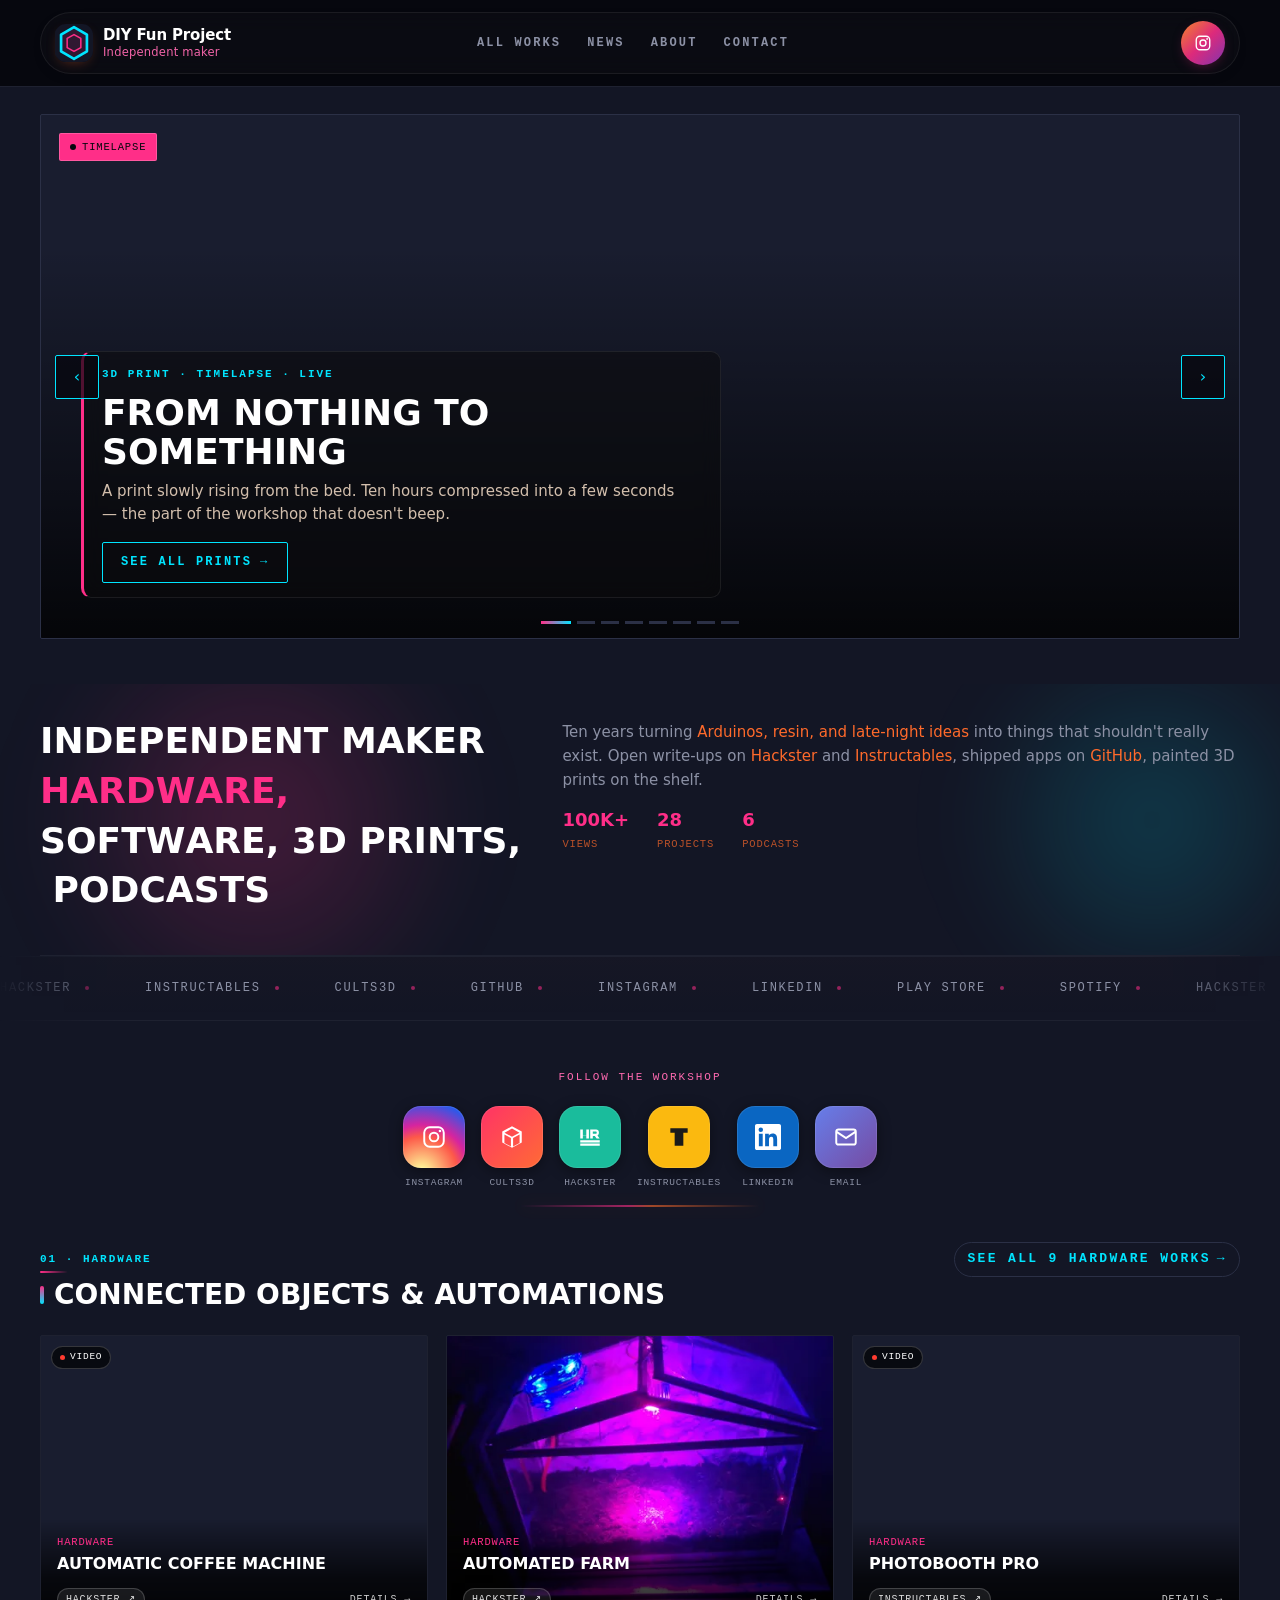
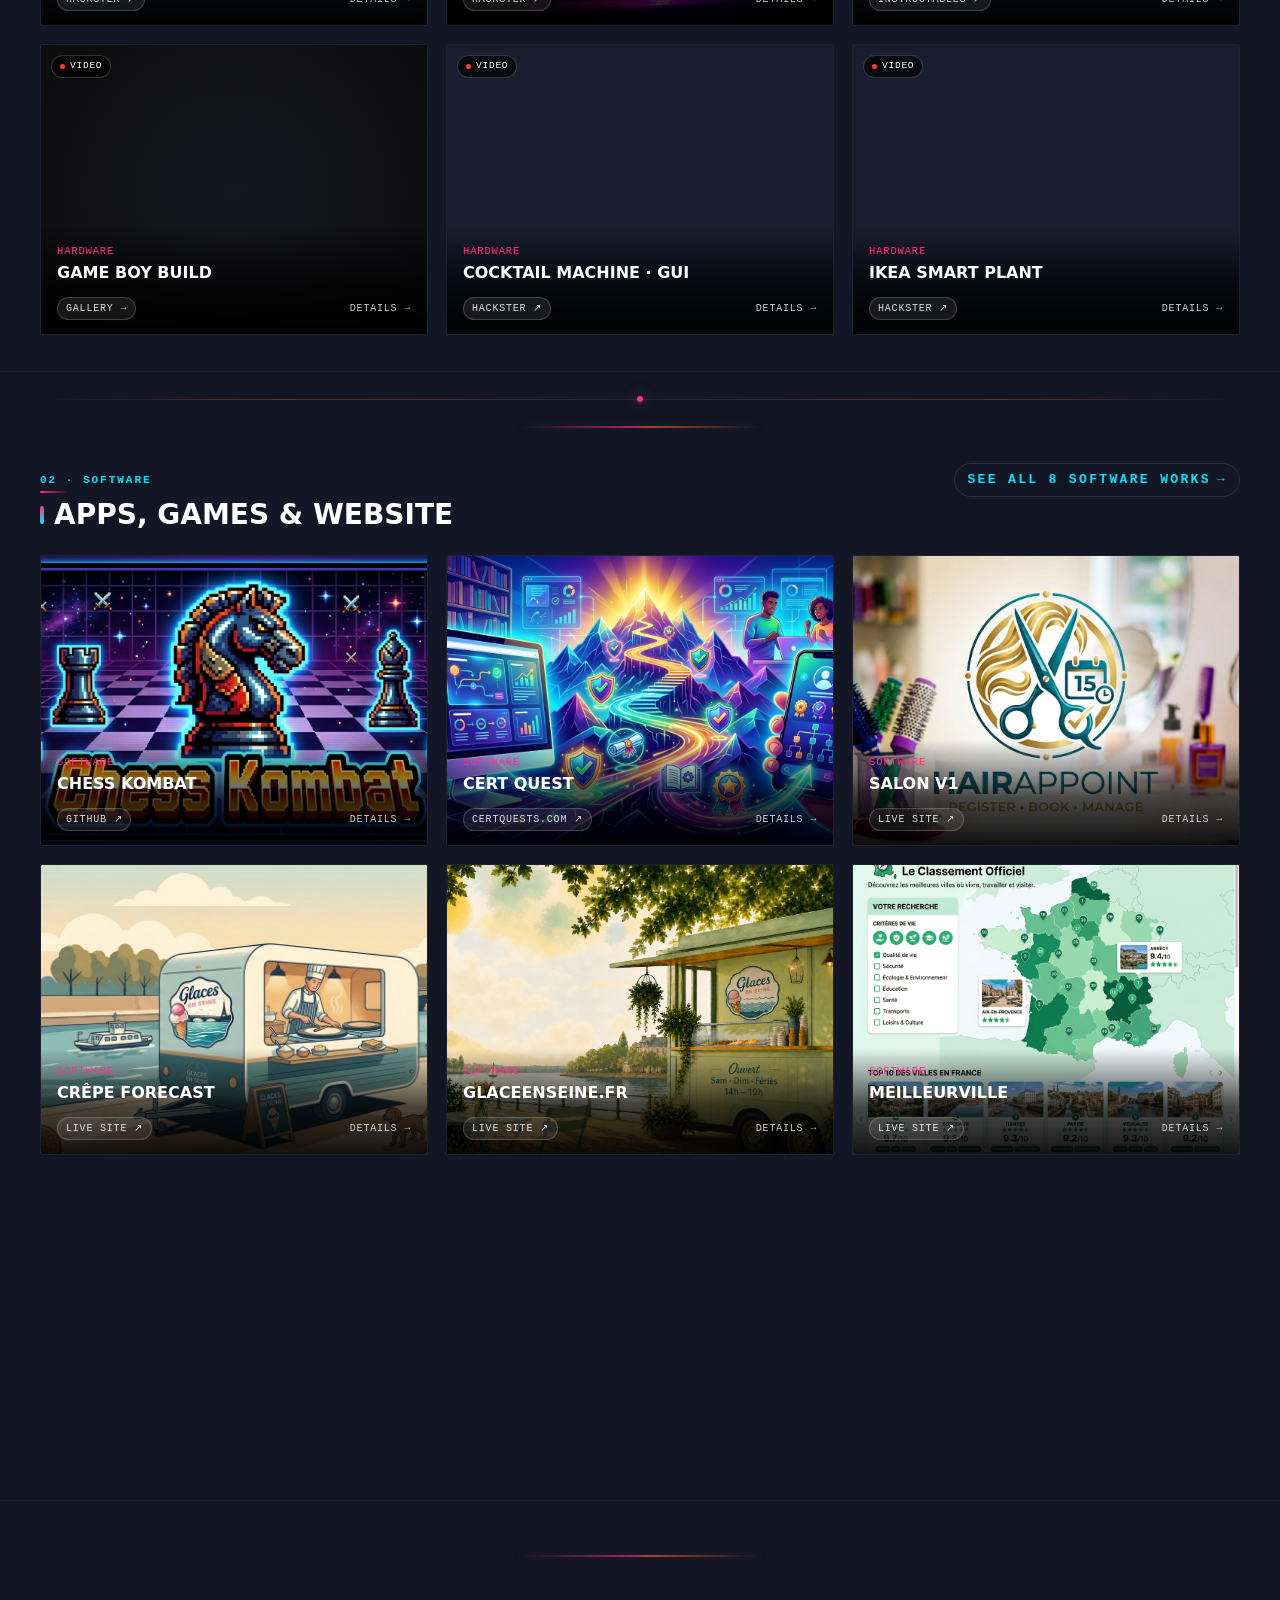
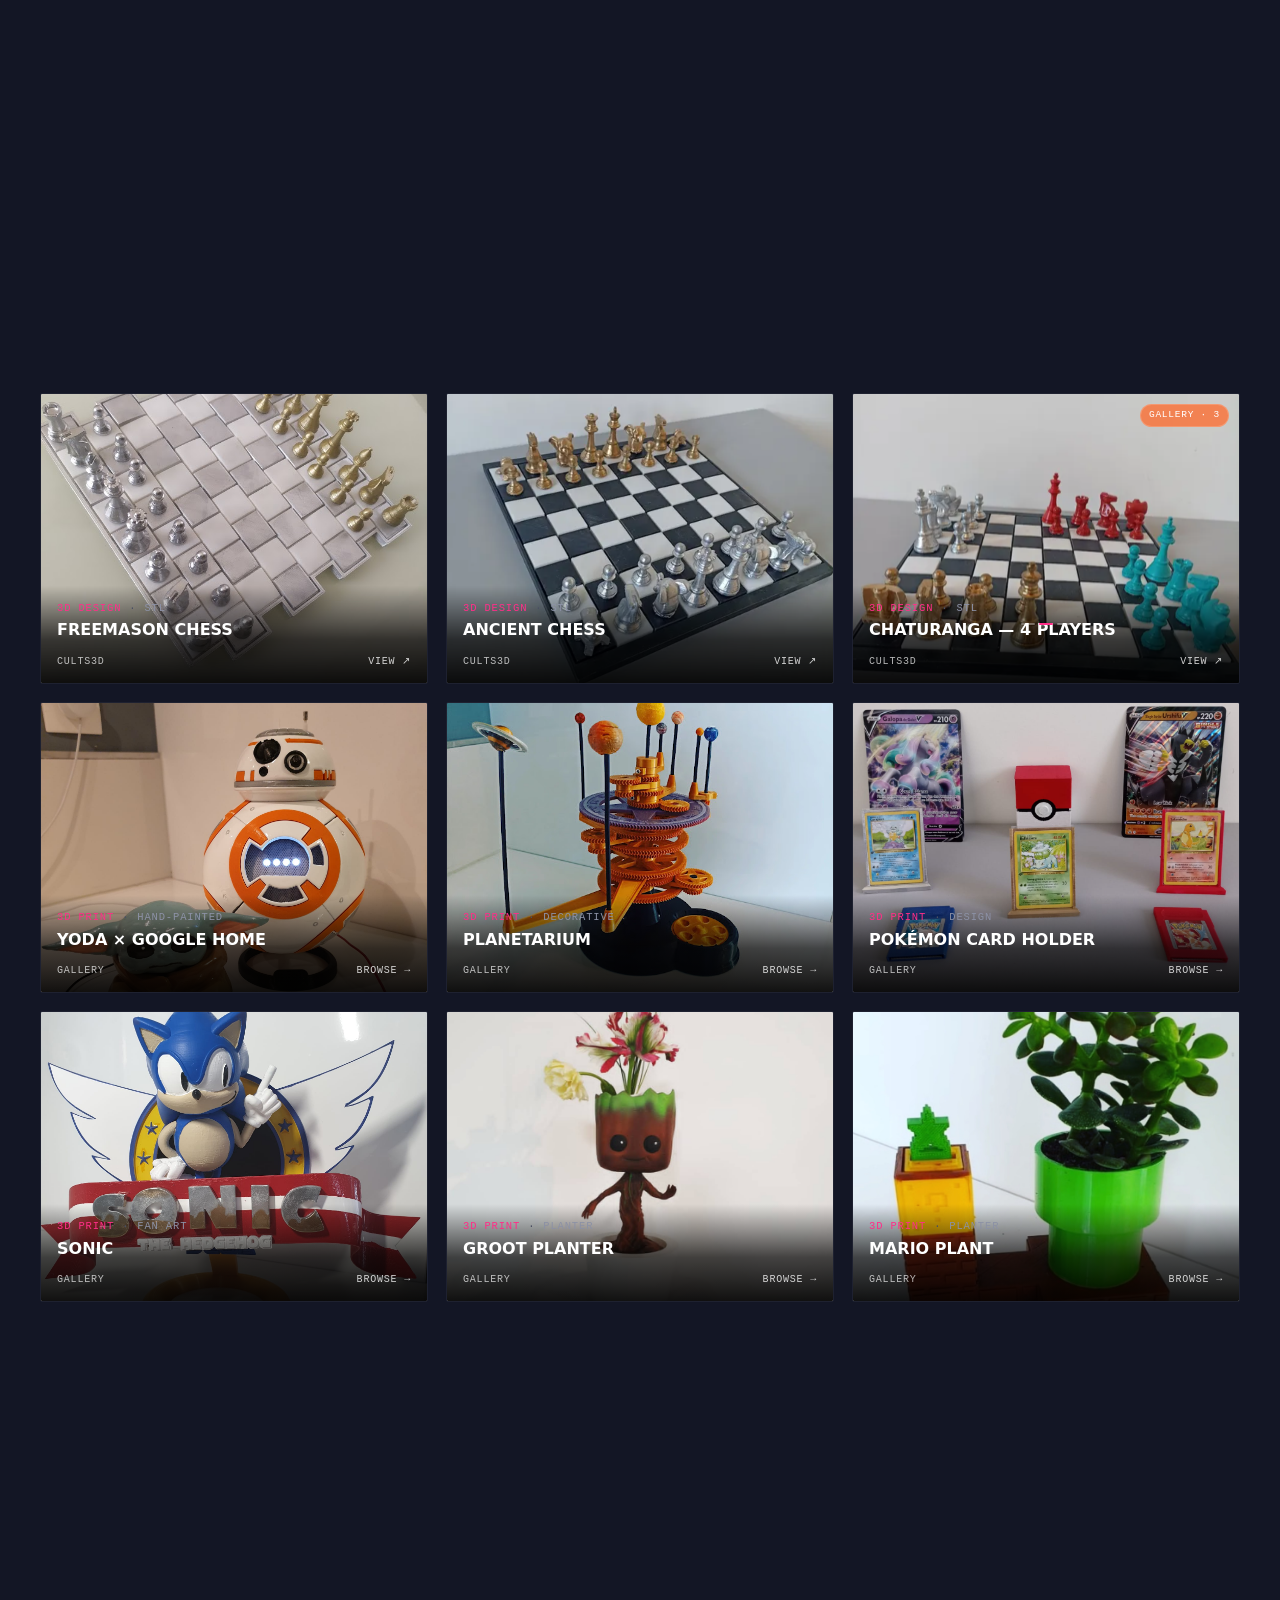
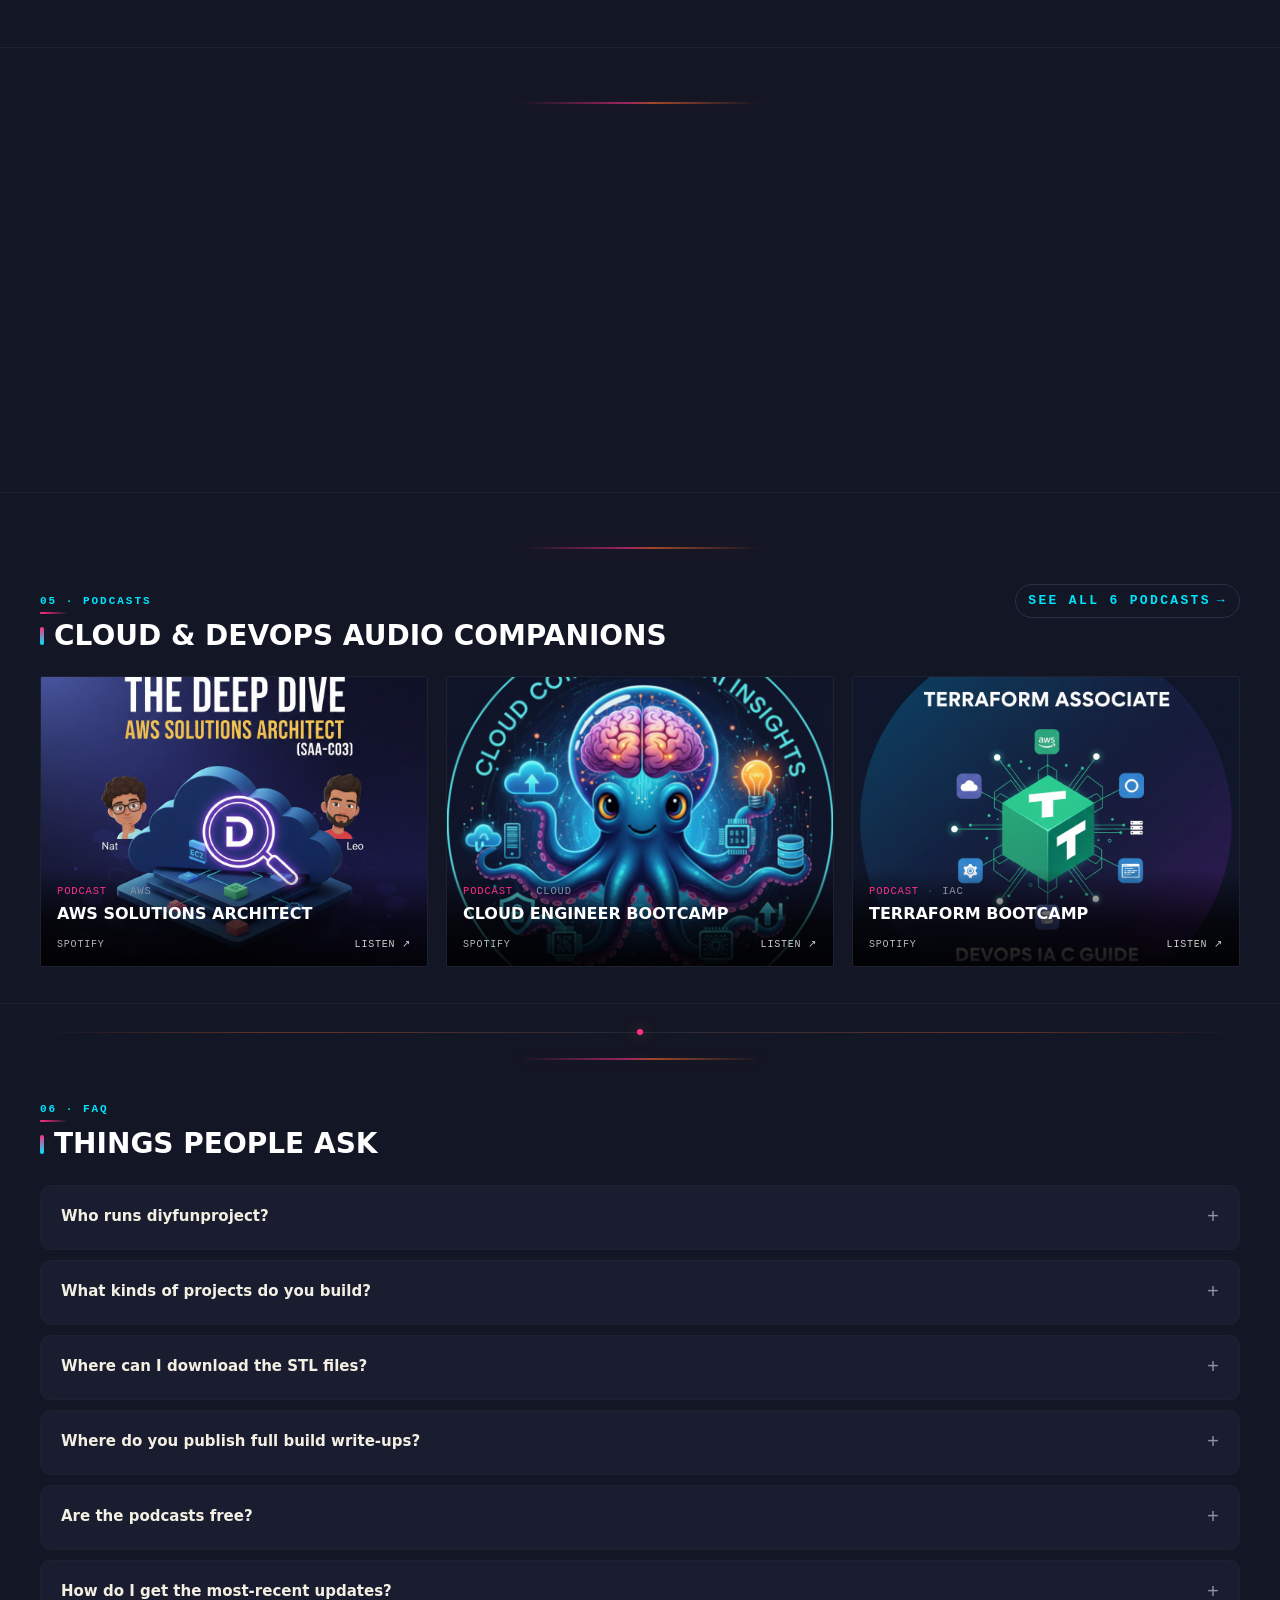
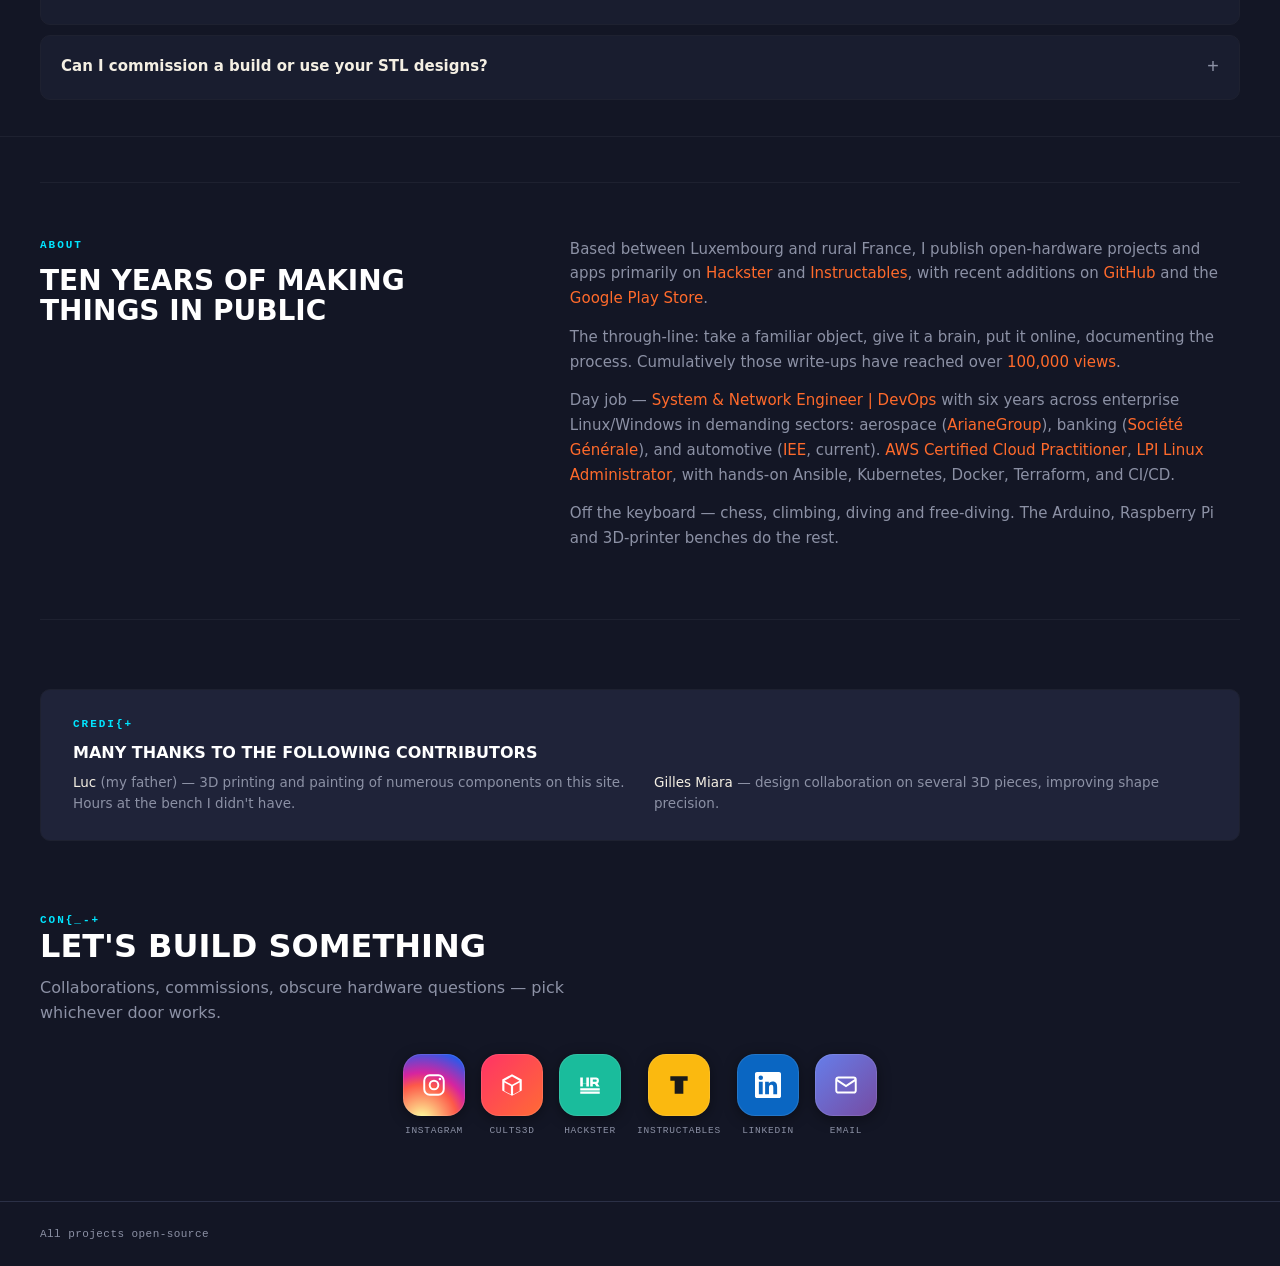
==== index.html @ ceddc4bc "fix: slim modal, fix drawer/social icons, lighter contact, mobile carousel rework Modal: - Drop moda" ====
<!DOCTYPE html>
<html lang="en">
<head>
<meta charset="UTF-8" />
<meta name="viewport" content="width=device-width, initial-scale=1.0" />
<meta http-equiv="Content-Security-Policy" content="default-src 'self'; img-src 'self' data: https:; media-src 'self'; style-src 'self' 'unsafe-inline' https://fonts.googleapis.com; font-src 'self' https://fonts.gstatic.com; script-src 'self' 'unsafe-inline'; connect-src 'self' https://api.web3forms.com; base-uri 'self'; form-action 'self' https://api.web3forms.com; object-src 'none'" />
<meta name="referrer" content="strict-origin-when-cross-origin" />
<title>diyfunproject — Independent maker · Arduino, 3D prints, apps, podcasts</title>
<meta name="description" content="Ten years of independent making — open hardware on Arduino &amp; Raspberry Pi, original STL designs on Cults3D, hand-painted 3D prints, pixel-art Android games, and cloud / DevOps podcasts. 100,000+ views on Hackster &amp; Instructables." />
<meta name="keywords" content="independent maker, Arduino projects, Raspberry Pi projects, 3D printing portfolio, STL designs, Cults3D creator, Hackster, Instructables, pixel art game, Chess Kombat, Cert Quest, IoT projects, DevOps podcast, AWS podcast, Terraform podcast" />
<meta name="author" content="diyfunproject" />
<meta name="robots" content="index, follow, max-image-preview:large, max-snippet:-1" />
<meta name="theme-color" content="#131625" />
<link rel="canonical" href="https://diyfunproject.com/" />

<!-- Open Graph / social share -->
<meta property="og:type" content="website" />
<meta property="og:site_name" content="diyfunproject" />
<meta property="og:locale" content="en_US" />
<meta property="og:url" content="https://diyfunproject.com/" />
<meta property="og:title" content="diyfunproject — Independent maker · Arduino, 3D prints, apps, podcasts" />
<meta property="og:description" content="Ten years of independent making — open hardware, original STL designs on Cults3D, pixel-art Android games, and cloud / DevOps podcasts." />
<meta property="og:image" content="https://diyfunproject.com/og-card.png" />
<meta property="og:image:width" content="1200" />
<meta property="og:image:height" content="630" />
<meta property="og:image:alt" content="diyfunproject — featured projects" />
<meta name="twitter:card" content="summary_large_image" />
<meta name="twitter:title" content="diyfunproject — Independent maker · Arduino, 3D prints, apps, podcasts" />
<meta name="twitter:description" content="Hardware on Arduino, STL designs on Cults3D, pixel-art Android games, cloud / DevOps podcasts." />
<meta name="twitter:image" content="https://diyfunproject.com/og-card.png" />


<!-- Search-engine verification — paste the codes from each console below.
     Google: search.google.com/search-console → Add property → diyfunproject.com → HTML tag method
     Bing:   www.bing.com/webmasters         → Add a site → HTML meta tag method
     Yandex: webmaster.yandex.com            → Add site → Meta tag method
     IndexNow: api.indexnow.org              → API key file in /
-->
<!-- <meta name="google-site-verification" content="PASTE_GOOGLE_CODE_HERE" /> -->
<!-- <meta name="msvalidate.01" content="PASTE_BING_CODE_HERE" /> -->
<!-- <meta name="yandex-verification" content="PASTE_YANDEX_CODE_HERE" /> -->

<link rel="preconnect" href="https://fonts.googleapis.com">
<link rel="preconnect" href="https://fonts.gstatic.com" crossorigin>
<link href="https://fonts.googleapis.com/css2?family=Space+Grotesk:wght@400;500;600;700&family=JetBrains+Mono:wght@400;500&display=swap" rel="stylesheet">

<link rel="icon" type="image/svg+xml" href="favicon.svg">
<link rel="apple-touch-icon" href="favicon.svg">
<link rel="manifest" href="/site.webmanifest">
<link rel="mask-icon" href="favicon.svg" color="#ff2e88">

<link rel="stylesheet" href="styles.css">
<link rel="stylesheet" href="anime.css">

<!-- JSON-LD: Person + WebSite + ItemList of featured projects -->
<script type="application/ld+json">
{
  "@context": "https://schema.org",
  "@graph": [
    {
      "@type": "Person",
      "@id": "https://diyfunproject.com/#person",
      "name": "diyfunproject",
      "alternateName": ["thomassxt", "daitenkutarojurai-ai"],
      "description": "Independent maker. Open hardware, 3D design, mobile games, cloud podcasts.",
      "url": "https://diyfunproject.com/",
      "contactPoint": {
        "@type": "ContactPoint",
        "contactType": "customer support",
        "url": "https://diyfunproject.com/contact.html",
        "availableLanguage": ["en", "fr"]
      },
      "knowsAbout": ["Arduino", "Raspberry Pi", "3D printing", "STL design", "Fusion 360", "Mobile development", "Android", "Pixel art", "AWS", "Terraform", "Kubernetes"],
      "sameAs": [
        "https://www.hackster.io/thomassxt",
        "https://www.instructables.com/member/Thomas%20sxt/instructables/",
        "https://cults3d.com/fr/utilisateurs/diyfunproject",
        "https://github.com/daitenkutarojurai-ai",
        "https://www.instagram.com/diyfunproject/",
        "https://www.linkedin.com/in/thomasfendrich",
        "https://open.spotify.com/show/5bVErIehwL8N2vWlrc568o"
      ]
    },
    {
      "@type": "WebSite",
      "@id": "https://diyfunproject.com/#website",
      "url": "https://diyfunproject.com/",
      "name": "diyfunproject — Independent maker portfolio",
      "description": "Hardware, 3D prints, apps, podcasts.",
      "inLanguage": "en",
      "publisher": {"@id": "https://diyfunproject.com/#person"}
    },
    {
      "@type": "ItemList",
      "name": "Featured projects",
      "itemListOrder": "https://schema.org/ItemListOrderDescending",
      "itemListElement": [
        {"@type": "ListItem", "position": 1, "item": {"@type": "CreativeWork", "name": "Crêpe Forecast", "url": "https://crepesforecast.vercel.app/", "description": "A weather-aware Sunday briefing for a crêpe caravan on the Seine."}},
        {"@type": "ListItem", "position": 2, "item": {"@type": "MobileApplication", "name": "Cert Quest", "url": "https://certquests.com/", "description": "Gamified IT-certification trainer — web and Android.", "operatingSystem": "Android, Web", "applicationCategory": "EducationApplication"}},
        {"@type": "ListItem", "position": 3, "item": {"@type": "MobileApplication", "name": "Chess Kombat", "url": "https://github.com/daitenkutarojurai-ai/Chess-kombat", "description": "Pixel-art chess engine with 21 enemies, 3 worlds, HP bars, Chess 960.", "operatingSystem": "Android", "applicationCategory": "GameApplication"}},
        {"@type": "ListItem", "position": 4, "item": {"@type": "CreativeWork", "name": "IKEA Smart Plant", "url": "https://www.hackster.io/thomassxt/ikea-smart-plant-22133b", "description": "IKEA planter turned indoor ecosystem — grow light, fan, water pump, moisture probe."}},
        {"@type": "ListItem", "position": 5, "item": {"@type": "CreativeWork", "name": "Automated Farm", "url": "https://www.hackster.io/thomassxt/automated-farm-fan-lights-water-pump-8b1102", "description": "Compact greenhouse driven by Arduino Uno and a 4-channel I²C relay."}},
        {"@type": "ListItem", "position": 6, "item": {"@type": "CreativeWork", "name": "Photobooth Pro", "url": "https://www.instructables.com/Photobooth-Pro-Weeding-Raspberry-Pi/", "description": "Wedding-grade photobooth on Raspberry Pi with Canon DSLR and Selphy printer."}},
        {"@type": "ListItem", "position": 7, "item": {"@type": "CreativeWork", "name": "Chaturanga — 4-player chess", "url": "https://cults3d.com/en/3d-model/game/chess-4-players-chaturanga", "description": "Four-player chess set designed in Fusion 360, published on Cults3D."}},
        {"@type": "ListItem", "position": 8, "item": {"@type": "CreativeWork", "name": "Chess Shot — drinking game", "url": "https://cults3d.com/en/3d-model/game/chess-shot-drinking-game", "description": "Chess set where each piece holds a shot glass. STL pack on Cults3D."}}
      ]
    }
  ]
}
</script>
</head>
<body class="no-js anime">

<a class="skip-link" href="#top">Skip to main content</a>

<!-- Nav -->
<nav class="nav" id="nav" aria-label="Primary">
  <div class="nav-inner">
    <a href="#top" class="nav-brand" aria-label="DIY Fun Project — Home">
      <span class="nav-brand-logo"><img src="favicon.svg" alt="" width="32" height="32"></span>
      <span class="nav-brand-text"><span class="nav-brand-title">DIY Fun Project</span><span class="nav-brand-tag">Independent maker</span></span>
    </a>
    <div class="nav-links">
      <a href="works.html">All Works</a>
      <a href="news.html">News</a>
      <a href="#about">About</a>
      <a href="contact.html">Contact</a>
    </div>
    <div class="nav-actions">
      <a class="nav-social" href="https://www.instagram.com/diyfunproject/" target="_blank" rel="noopener" aria-label="Instagram · @diyfunproject" title="Instagram · @diyfunproject">
        <svg viewBox="0 0 24 24" fill="none" stroke="currentColor" stroke-width="1.8" aria-hidden="true"><rect x="3" y="3" width="18" height="18" rx="5"/><circle cx="12" cy="12" r="4"/><circle cx="17.5" cy="6.5" r="1.2" fill="currentColor" stroke="none"/></svg>
      </a>
      <button class="nav-burger" id="nav-burger" type="button" aria-label="Open menu" aria-expanded="false" aria-controls="nav-drawer"><span></span><span></span><span></span></button>
    </div>
  </div>
  <div class="nav-drawer" id="nav-drawer" hidden>
    <a href="works.html">All Works</a>
    <a href="news.html">News</a>
    <a href="#about">About</a>
    <a href="contact.html">Contact</a>
    <div class="nav-drawer-socials">
      <a href="https://www.instagram.com/diyfunproject/" target="_blank" rel="noopener" aria-label="Instagram" title="Instagram" class="nds-icon nds-ig">
        <svg viewBox="0 0 24 24" fill="none" stroke="currentColor" stroke-width="1.8" aria-hidden="true"><rect x="3" y="3" width="18" height="18" rx="5"/><circle cx="12" cy="12" r="4"/><circle cx="17.5" cy="6.5" r="1.2" fill="currentColor" stroke="none"/></svg>
      </a>
      <a href="https://www.hackster.io/thomassxt" target="_blank" rel="noopener" aria-label="Hackster" title="Hackster" class="nds-icon nds-hk">
        <svg viewBox="0 0 24 24" fill="currentColor" aria-hidden="true"><path d="M12 2 2 7v10l10 5 10-5V7L12 2zm0 2.3 7.5 3.7v7.9L12 19.7 4.5 16V8L12 4.3z"/><path d="M8 9v6h2v-2.3h4V15h2V9h-2v2.3h-4V9z"/></svg>
      </a>
      <a href="https://cults3d.com/fr/utilisateurs/diyfunproject" target="_blank" rel="noopener" aria-label="Cults3D" title="Cults3D" class="nds-icon nds-c3">
        <svg viewBox="0 0 24 24" fill="currentColor" aria-hidden="true"><path d="M12 2 2 7l10 5 10-5-10-5zM2 17l10 5 10-5V9l-10 5L2 9v8z"/></svg>
      </a>
      <a href="https://www.linkedin.com/in/thomasfendrich" target="_blank" rel="noopener" aria-label="LinkedIn" title="LinkedIn" class="nds-icon nds-li">
        <svg viewBox="0 0 24 24" fill="currentColor" aria-hidden="true"><path d="M20.45 20.45h-3.56v-5.57c0-1.33-.02-3.04-1.85-3.04-1.85 0-2.14 1.45-2.14 2.95v5.66H9.34V9h3.41v1.56h.05c.48-.9 1.63-1.85 3.36-1.85 3.6 0 4.27 2.37 4.27 5.45v6.29zM5.34 7.43a2.06 2.06 0 1 1 0-4.13 2.06 2.06 0 0 1 0 4.13zM7.12 20.45H3.56V9h3.56v11.45zM22.22 0H1.77C.79 0 0 .77 0 1.72v20.56C0 23.23.79 24 1.77 24h20.45c.98 0 1.78-.77 1.78-1.72V1.72C24 .77 23.2 0 22.22 0z"/></svg>
      </a>
    </div>
  </div>
</nav>

<!-- Carousel hero -->
<div class="carousel-wrap" id="top">
  <div class="wrap">
    <div class="carousel" id="carousel">
      <div class="carousel-track" id="carousel-track">

        <div class="carousel-slide" data-hold="6500">
          <span class="video-badge">Timelapse</span>
          <video src="images/timelapse.mp4#t=2" data-start="2" autoplay muted playsinline preload="metadata"></video>
          <div class="carousel-caption">
            <div class="eyebrow">3D Print · Timelapse · Live</div>
            <h2>From nothing to something</h2>
            <p>A print slowly rising from the bed. Ten hours compressed into a few seconds — the part of the workshop that doesn't beep.</p>
            <a class="btn" href="works.html#print">See all prints <span class="arrow">→</span></a>
          </div>
        </div>

        <div class="carousel-slide">
          <img src="images/bannerup.png" alt="Crêpe Forecast banner" loading="eager">
          <div class="carousel-caption">
            <div class="eyebrow">Next.js · Dashboard</div>
            <h2>Crêpe Forecast</h2>
            <p>A weather-aware Sunday briefing for a crêpe caravan on the Quai de Seine. Weather in, batter percentage out.</p>
            <a class="btn" href="works.html#software">View project <span class="arrow">→</span></a>
          </div>
        </div>

        <div class="carousel-slide" data-pos="top">
          <img src="images/certquestup.png" alt="Cert Quest banner" loading="lazy">
          <div class="carousel-caption">
            <div class="eyebrow">Mobile · Android · iOS</div>
            <h2>Cert Quest — IT certification, gamified</h2>
            <p>Cross-platform trainer covering multiple vendors across dozens of question packs. Currently in Play Store closed testing.</p>
            <div class="btn-row">
              <a class="btn" href="https://certquests.com/" target="_blank" rel="noopener">Visit website <span class="arrow">↗</span></a>
              <span class="btn btn-disabled" aria-disabled="true" title="In Play Store closed testing">Play Store · soon</span>
            </div>
          </div>
        </div>

        <div class="carousel-slide">
          <img src="images/chesskombatc.png" alt="Chess Kombat" loading="lazy" decoding="async">
          <div class="carousel-caption">
            <div class="eyebrow">Android game · Pixel art</div>
            <h2>Chess Kombat</h2>
            <p>A chess engine wearing an arcade jacket. 21 pixel-art enemies, 3 worlds, HP bars, Chess 960, Puzzle Survival.</p>
            <a class="btn" href="https://github.com/daitenkutarojurai-ai/Chess-kombat" target="_blank" rel="noopener">View project <span class="arrow">↗</span></a>
          </div>
        </div>

        <div class="carousel-slide">
          <img src="images/ikea-plant.jpg" alt="IKEA Smart Plant" loading="lazy">
          <div class="carousel-caption">
            <div class="eyebrow">Hardware · IoT</div>
            <h2>IKEA Smart Plant</h2>
            <p>An IKEA planter turned into a tiny indoor ecosystem: grow light, 12V fan, water pump and moisture probe behind a 4-channel I²C relay.</p>
            <a class="btn" href="https://www.hackster.io/thomassxt/ikea-smart-plant-22133b" target="_blank" rel="noopener">View project <span class="arrow">↗</span></a>
          </div>
        </div>

        <div class="carousel-slide">
          <img src="images/arduinofarm2.webp" alt="Automated Farm" loading="lazy">
          <div class="carousel-caption">
            <div class="eyebrow">Hardware · IoT</div>
            <h2>Automated Farm</h2>
            <p>Compact greenhouse driven by Arduino Uno. Soil moisture, photoresistor and timer run fan, grow light and pump through a 4-channel I²C relay.</p>
            <a class="btn" href="https://www.hackster.io/thomassxt/automated-farm-fan-lights-water-pump-8b1102" target="_blank" rel="noopener">View project <span class="arrow">↗</span></a>
          </div>
        </div>

        <div class="carousel-slide">
          <img src="images/chaturanga-4player.jpg" alt="Chaturanga 4-player chess set" loading="lazy">
          <div class="carousel-caption">
            <div class="eyebrow">3D Design · STL · Cults3D</div>
            <h2>Chaturanga — 4-player chess</h2>
            <p>A four-player chess set designed in Fusion and printed in PLA. Own silhouette language, published on Cults3D.</p>
            <a class="btn" href="https://cults3d.com/fr/utilisateurs/diyfunproject" target="_blank" rel="noopener">View on Cults3D <span class="arrow">↗</span></a>
          </div>
        </div>

        <div class="carousel-slide">
          <img src="images/pokemoncardholdercarroussel.png" alt="Pokémon card holder — 3D print">
          <div class="carousel-caption">
            <div class="eyebrow">3D Print · Design · Cults3D</div>
            <h2>Pokémon card holder</h2>
            <p>A printed display stand for trading cards. Designed in Fusion, printed in PLA, cleaned up for a shelf-ready finish.</p>
            <a class="btn" href="https://cults3d.com/fr/utilisateurs/diyfunproject" target="_blank" rel="noopener">View on Cults3D <span class="arrow">↗</span></a>
          </div>
        </div>

      </div>

      <button class="carousel-nav prev" id="carousel-prev" aria-label="Previous slide">‹</button>
      <button class="carousel-nav next" id="carousel-next" aria-label="Next slide">›</button>
      <div class="carousel-dots" id="carousel-dots"></div>
      <span class="carousel-swipe-hint" aria-hidden="true"><svg viewBox="0 0 40 40" fill="none" xmlns="http://www.w3.org/2000/svg"><path d="M20 8c0-1.1.9-2 2-2s2 .9 2 2v7.5" stroke="#fff" stroke-width="1.8" stroke-linecap="round"/><path d="M24 12c0-1.1.9-2 2-2s2 .9 2 2v5" stroke="#fff" stroke-width="1.8" stroke-linecap="round"/><path d="M28 14c0-1.1.9-2 2-2s2 .9 2 2v5.5C32 25.4 27.5 32 21 32c-4.4 0-8-3.6-8-8v-7.5l-2.5-4.3a2 2 0 0 1 3.5-2L16 13v-5c0-1.1.9-2 2-2s2 .9 2 2v7.5" stroke="#fff" stroke-width="1.8" stroke-linecap="round" stroke-linejoin="round"/></svg></span>
    </div>
  </div>
</div>

<!-- Intro -->
<section style="padding:0;">
  <div class="wrap">
    <div class="intro reveal">
      <h1>Independent maker <span class="accent">Hardware,</span><br><span class="np">software,</span> <span class="np">3D&nbsp;prints,</span> <span class="np">podcasts</span></h1>
      <div>
        <p>
          Ten years turning <b>Arduinos, resin, and late-night ideas</b> into things that shouldn't
          really exist. Open write-ups on <b>Hackster</b> and <b>Instructables</b>, shipped apps on
          <b>GitHub</b>, painted 3D prints on the shelf.
        </p>
        <div class="intro-stats">
          <div class="intro-stat"><div class="n">100K+</div><div class="l">Views</div></div>
          <div class="intro-stat"><div class="n">28</div><div class="l">Projects</div></div>
          <div class="intro-stat"><div class="n">6</div><div class="l">Podcasts</div></div>
        </div>
      </div>
    </div>
  </div>
</section>

<!-- Workshop marquee strip -->
<div class="marquee" aria-hidden="true">
  <div class="marquee-track">
    <span>Hackster</span><span>Instructables</span><span>Cults3D</span><span>GitHub</span><span>Instagram</span><span>LinkedIn</span><span>Play Store</span><span>Spotify</span>
    <span>Hackster</span><span>Instructables</span><span>Cults3D</span><span>GitHub</span><span>Instagram</span><span>LinkedIn</span><span>Play Store</span><span>Spotify</span>
  </div>
</div>

<!-- Follow the workshop -->
<section class="follow-bar" aria-label="Follow the workshop">
  <div class="wrap">
    <div class="follow-inner reveal">
      <div class="follow-title">Follow the workshop</div>
      <div class="social-colorful">
        <a class="sc-instagram" href="https://www.instagram.com/diyfunproject/" target="_blank" rel="noopener" aria-label="Instagram" title="Instagram · @diyfunproject">
          <span class="sc-icon-wrap"><svg viewBox="0 0 24 24" fill="none" stroke="currentColor" stroke-width="1.8"><rect x="3" y="3" width="18" height="18" rx="5"/><circle cx="12" cy="12" r="4"/><circle cx="17.5" cy="6.5" r="1.2" fill="currentColor" stroke="none"/></svg></span>
          <span class="sc-label">Instagram</span>
        </a>
        <a class="sc-cults" href="https://cults3d.com/fr/utilisateurs/diyfunproject" target="_blank" rel="noopener" aria-label="Cults3D" title="Cults3D · diyfunproject">
          <span class="sc-icon-wrap"><svg viewBox="0 0 24 24" fill="currentColor"><path d="M12 2 3 7v10l9 5 9-5V7l-9-5zm0 2.18 6.9 3.83L12 11.83 5.1 8.01 12 4.18zM5 9.66l6 3.33v7.77l-6-3.33V9.66zm14 0v7.77l-6 3.33v-7.77l6-3.33z"/></svg></span>
          <span class="sc-label">Cults3D</span>
        </a>
        <a class="sc-hackster" href="https://www.hackster.io/thomassxt" target="_blank" rel="noopener" aria-label="Hackster" title="Hackster · @thomassxt">
          <span class="sc-icon-wrap"><svg viewBox="0 0 24 24" fill="currentColor"><path d="M3 5h2.4v5.3h3.2V5H11v8.4H8.6v-2.8H5.4v2.8H3V5zm9.2 0h5.5c1.5 0 2.5 1 2.5 2.5v.9c0 1-.5 1.8-1.3 2.2l2 2.8h-2.8L16.5 11h-1.9v2.4H12.2V5zm2.4 2v2h2.6c.6 0 1-.3 1-1s-.4-1-1-1h-2.6zM3 15h18v2H3v-2zm0 3h18v2H3v-2z"/></svg></span>
          <span class="sc-label">Hackster</span>
        </a>
        <a class="sc-instructables" href="https://www.instructables.com/member/Thomas%20sxt/instructables/" target="_blank" rel="noopener" aria-label="Instructables" title="Instructables · Thomas sxt">
          <span class="sc-icon-wrap"><svg viewBox="0 0 24 24" fill="currentColor"><path d="M4 4h16v4h-4v12H8V8H4V4zm6 6h4v8h-4v-8z"/></svg></span>
          <span class="sc-label">Instructables</span>
        </a>
        <a class="sc-linkedin" href="https://www.linkedin.com/in/thomasfendrich" target="_blank" rel="noopener" aria-label="LinkedIn" title="LinkedIn">
          <span class="sc-icon-wrap"><svg viewBox="0 0 24 24" fill="currentColor"><path d="M20.45 20.45h-3.56v-5.57c0-1.33-.02-3.04-1.85-3.04-1.85 0-2.14 1.45-2.14 2.95v5.66H9.34V9h3.41v1.56h.05c.48-.9 1.63-1.85 3.36-1.85 3.6 0 4.27 2.37 4.27 5.45v6.29zM5.34 7.43a2.06 2.06 0 1 1 0-4.13 2.06 2.06 0 0 1 0 4.13zM7.12 20.45H3.56V9h3.56v11.45zM22.22 0H1.77C.79 0 0 .77 0 1.72v20.56C0 23.23.79 24 1.77 24h20.45c.98 0 1.78-.77 1.78-1.72V1.72C24 .77 23.2 0 22.22 0z"/></svg></span>
          <span class="sc-label">LinkedIn</span>
        </a>
        <a class="sc-email" href="contact.html" aria-label="Email" title="Email">
          <span class="sc-icon-wrap"><svg viewBox="0 0 24 24" fill="none" stroke="currentColor" stroke-width="1.8"><rect x="3" y="5" width="18" height="14" rx="2"/><path d="m3 7 9 6 9-6"/></svg></span>
          <span class="sc-label">Email</span>
        </a>
      </div>
    </div>
  </div>
</section>

<!-- Hardware -->
<section class="category">
  <div class="wrap">
    <div class="category-head reveal">
      <div>
        <div class="eyebrow">01 · Hardware</div>
        <h2>Connected objects &amp; automations</h2>
      </div>
      <a href="works.html#hardware" class="category-link">See all 9 hardware works <span class="arrow">→</span></a>
    </div>
    <div class="works-grid">
      <div class="card reveal"
         data-title="Automatic Coffee Machine" data-tagline="The morning's most overengineered minute." data-type="Hardware · Android" data-views="41,550 views"
         data-duration="2 hours build" data-difficulty="Beginner" data-img="images/coffee.jpg"
         data-video="images/machinecafferfinal.mp4"
         data-desc="<p>Espresso machine retrofitted with a relay, HC-06 Bluetooth, and Arduino Uno. Android app turns it on and times the brew — including a voice-recognition mode.</p>"
         data-tech="Arduino Uno,HC-06 Bluetooth,Relay,Android app,Voice recognition"
         data-link="https://www.hackster.io/thomassxt/automatic-coffee-machine-950544" data-link-label="View on Hackster">
        <div class="card-media">
          <span class="media-badge">Video</span>
          <video src="images/machinecafferfinal.mp4" autoplay muted loop playsinline preload="metadata"></video>
        </div>
        <div class="card-body">
          <div class="card-meta"><span class="tag">Hardware</span></div>
          <h3>Automatic Coffee Machine</h3>
          <p class="card-desc">Bluetooth + Arduino + voice control.</p>
          <div class="card-foot">
            <a class="card-ext" href="https://www.hackster.io/thomassxt/automatic-coffee-machine-950544" target="_blank" rel="noopener" onclick="event.stopPropagation()">Hackster ↗</a>
            <span class="go">Details →</span>
          </div>
        </div>
      </div>

      <div class="card reveal" data-delay="1"
         data-title="Automated Farm" data-tagline="Fan, light, water. Three relays, zero effort." data-type="Hardware · IoT" data-views="1,593 views"
         data-duration="2 hours build" data-difficulty="Beginner" data-img="images/arduinofarm.webp"
         data-desc="<p>A compact greenhouse rig driven by Arduino Uno. Soil moisture decides when to water; photoresistor decides when to light; timer handles ventilation. Three actuators behind a 4-ch I²C relay.</p>"
         data-tech="Arduino Uno,4-ch I²C relay,Soil moisture,12V fan,Grow bulb,Pump"
         data-link="https://www.hackster.io/thomassxt/automated-farm-fan-lights-water-pump-8b1102" data-link-label="View on Hackster">
        <div class="card-media"><img src="images/arduinofarm.webp" alt="Automated Farm" loading="lazy"></div>
        <div class="card-body">
          <div class="card-meta"><span class="tag">Hardware</span></div>
          <h3>Automated Farm</h3>
          <p class="card-desc">Compact greenhouse. Light, fan, pump, sensors.</p>
          <div class="card-foot">
            <a class="card-ext" href="https://www.hackster.io/thomassxt/automated-farm-fan-lights-water-pump-8b1102" target="_blank" rel="noopener" onclick="event.stopPropagation()">Hackster ↗</a>
            <span class="go">Details →</span>
          </div>
        </div>
      </div>

      <div class="card reveal" data-delay="2"
         data-title="Photobooth Pro" data-tagline="A wedding-grade photobooth in a plywood box." data-type="Hardware · Raspberry Pi" data-views="8,726 views"
         data-duration="10 steps" data-difficulty="Intermediate" data-img="images/photoboothfront-1.webp"
         data-video="images/phtobooth.mp4"
         data-desc="<p>Pi + Canon DSLR + Canon Selphy printer in a wooden enclosure. Runs pibooth fullscreen, CUPS for printing, custom plugins push every shot to Telegram and Google Photos.</p>"
         data-tech="Raspberry Pi,Canon EOS 100D,Selphy CP1300,pibooth,CUPS,Telegram,Google Photos"
         data-link="https://www.instructables.com/Photobooth-Pro-Weeding-Raspberry-Pi/" data-link-label="View on Instructables">
        <div class="card-media">
          <span class="media-badge">Video</span>
          <video src="images/phtobooth.mp4" autoplay muted loop playsinline preload="metadata"></video>
        </div>
        <div class="card-body">
          <div class="card-meta"><span class="tag">Hardware</span></div>
          <h3>Photobooth Pro</h3>
          <p class="card-desc">DSLR, thermal printer, Telegram bot. Wedding-tested.</p>
          <div class="card-foot">
            <a class="card-ext" href="https://www.instructables.com/Photobooth-Pro-Weeding-Raspberry-Pi/" target="_blank" rel="noopener" onclick="event.stopPropagation()">Instructables ↗</a>
            <span class="go">Details →</span>
          </div>
        </div>
      </div>

      <div class="card reveal" data-delay="3"
         data-title="Game Boy build" data-tagline="A handheld console, printed and programmed." data-type="Hardware · Arduino · 3D print" data-views="Workshop"
         data-duration="Multi-session build" data-difficulty="Intermediate"
         data-img="images/gameboy-final.jpg" data-fit="contain"
         data-desc="<p>A Game Boy-style handheld — 3D-printed shell, Arduino brain, small LCD running a Mario clone. Full gallery on the project page.</p>"
         data-tech="Arduino,LCD,3D-printed shell,Buttons,Speaker"
         data-link="gameboy.html" data-link-label="See the full build">
        <div class="card-media fit-contain">
          <span class="media-badge">Video</span>
          <video src="images/mariovideo.mp4#t=15" data-start="15" autoplay muted playsinline preload="metadata"></video>
        </div>
        <div class="card-body">
          <div class="card-meta"><span class="tag">Hardware</span></div>
          <h3>Game Boy build</h3>
          <p class="card-desc">3D-printed handheld running a Mario clone.</p>
          <div class="card-foot">
            <a class="card-ext" href="gameboy.html" onclick="event.stopPropagation()">Gallery →</a>
            <span class="go">Details →</span>
          </div>
        </div>
      </div>

      <div class="card reveal" data-delay="4"
         data-title="Cocktail Machine · GUI" data-tagline="Tap a drink. Pour a drink. Done." data-type="Hardware · Raspberry Pi" data-views="4,159 views"
         data-duration="10 hours build" data-difficulty="Intermediate"
         data-img="images/cocktail-gui.jpg"
         data-video="images/cocktail-demo.mp4"
         data-desc="<p>A Raspberry Pi driving an Adafruit touchscreen and an 8-channel relay controlling a bank of peristaltic pumps. Custom GUI for selecting drinks; underlying bash orchestrates pour timing.</p>"
         data-tech="Raspberry Pi 2,Adafruit Touchscreen,8-ch relay,Peristaltic pumps"
         data-link="https://www.hackster.io/thomassxt/cocktail-machine-with-gui-raspberry-0c968f" data-link-label="View on Hackster">
        <div class="card-media">
          <span class="media-badge">Video</span>
          <video src="images/cocktail-demo.mp4" autoplay muted loop playsinline preload="metadata"></video>
        </div>
        <div class="card-body">
          <div class="card-meta"><span class="tag">Hardware</span></div>
          <h3>Cocktail Machine · GUI</h3>
          <p class="card-desc">Touchscreen drink dispenser, peristaltic pumps, Pi.</p>
          <div class="card-foot">
            <a class="card-ext" href="https://www.hackster.io/thomassxt/cocktail-machine-with-gui-raspberry-0c968f" target="_blank" rel="noopener" onclick="event.stopPropagation()">Hackster ↗</a>
            <span class="go">Details →</span>
          </div>
        </div>
      </div>

      <div class="card reveal" data-delay="5"
         data-title="IKEA Smart Plant" data-tagline="Furniture, but photosynthetic." data-type="Hardware · IoT" data-views="748 views"
         data-duration="2 hours build" data-difficulty="Beginner" data-img="images/ikea-plant-hero.jpg"
         data-desc="<p>An IKEA planter upgraded into a tiny indoor ecosystem: grow light, 12V fan, water pump, soil-moisture probe. Everything runs off a 4-channel I²C relay driven by Arduino Uno.</p>"
         data-tech="Arduino Uno,4-ch I²C relay,12V fan,LED grow bulb,Moisture sensor,Pump"
         data-link="https://www.hackster.io/thomassxt/ikea-smart-plant-22133b" data-link-label="View on Hackster">
        <div class="card-media">
          <span class="media-badge">Video</span>
          <video src="images/iot-smart-plant.mp4" autoplay muted loop playsinline preload="metadata"></video>
        </div>
        <div class="card-body">
          <div class="card-meta"><span class="tag">Hardware</span></div>
          <h3>IKEA Smart Plant</h3>
          <p class="card-desc">Grow light, fan, pump, moisture probe. Hydroponic soul.</p>
          <div class="card-foot">
            <a class="card-ext" href="https://www.hackster.io/thomassxt/ikea-smart-plant-22133b" target="_blank" rel="noopener" onclick="event.stopPropagation()">Hackster ↗</a>
            <span class="go">Details →</span>
          </div>
        </div>
      </div>
    </div>
  </div>
</section>

<!-- Software -->
<section class="category">
  <div class="wrap">
    <div class="category-head reveal">
      <div>
        <div class="eyebrow">02 · Software</div>
        <h2>Apps, games &amp; website</h2>
      </div>
      <a href="works.html#software" class="category-link">See all 8 software works <span class="arrow">→</span></a>
    </div>
    <div class="works-grid">
      <div class="card reveal"
         data-title="Chess Kombat" data-tagline="Chess, but as a 16-bit beat-'em-up." data-type="Mobile game" data-views="Play Store"
         data-duration="Strategy" data-difficulty="Pixel art"
         data-desc="<p>A pixel-art chess engine with a fighting-game twist. Multiple game modes, a story campaign, HP bars tied to captured material. Runs on mobile.</p><p>→ <a href='chess-kombat.html'>Read the full project page</a></p>"
         data-tech="Mobile,Strategy,Pixel art"
         data-img="images/chesskombatc.png"
         data-link="https://github.com/daitenkutarojurai-ai/Chess-kombat" data-link-label="Source on GitHub">
        <div class="card-media"><img src="images/chesskombatc.png" alt="Chess Kombat banner" loading="lazy"></div>
        <div class="card-body">
          <div class="card-meta"><span class="tag">Software</span></div>
          <h3>Chess Kombat</h3>
          <p class="card-desc">21 pixel-art enemies, 3 worlds, HP bars, Chess 960.</p>
          <div class="card-foot">
            <a class="card-ext" href="https://github.com/daitenkutarojurai-ai/Chess-kombat" target="_blank" rel="noopener" onclick="event.stopPropagation()">GitHub ↗</a>
            <span class="go">Details →</span>
          </div>
        </div>
      </div>

      <div class="card reveal" data-delay="1"
         data-title="Cert Quest" data-tagline="IT certification practice, gamified." data-type="Mobile app" data-views="Web · Mobile"
         data-duration="Education" data-difficulty="Certification"
         data-desc="<p>A gamified cert trainer covering a range of IT exams. Play through question packs, track progress, study smarter.</p><p><b>Android app — coming soon on Play Store.</b></p><p>→ <a href='cert-quest.html'>Read the full project page</a></p>"
         data-tech="Mobile,Web,Education"
         data-img="images/certquestup.png"
         data-link="https://certquests.com/" data-link-label="Visit certquests.com"
         data-link2="#" data-link2-label="Get on Play Store">
        <div class="card-media"><img src="images/certquestup.png" alt="Cert Quest banner" loading="lazy"></div>
        <div class="card-body">
          <div class="card-meta"><span class="tag">Software</span></div>
          <h3>Cert Quest</h3>
          <p class="card-desc">Gamified IT-cert trainer. Android app coming soon.</p>
          <div class="card-foot">
            <a class="card-ext" href="https://certquests.com/" target="_blank" rel="noopener" onclick="event.stopPropagation()">certquests.com ↗</a>
            <span class="go">Details →</span>
          </div>
        </div>
      </div>

      <div class="card reveal" data-delay="2"
         data-title="Salon V1" data-tagline="A booking platform for small businesses." data-type="Web app" data-views="Live"
         data-duration="Booking" data-difficulty="Full-stack"
         data-desc="<p>A booking platform for a small salon. Clients book, owner manages, reminders by email and SMS, payments handled end-to-end.</p>"
         data-tech="Web,Booking,Payments"
         data-img="images/salonv1.png"
         data-link="https://salon-v1-eight.vercel.app/" data-link-label="Open the live site">
        <div class="card-media"><img src="images/salonv1.png" alt="Salon V1" loading="lazy"></div>
        <div class="card-body">
          <div class="card-meta"><span class="tag">Software</span></div>
          <h3>Salon V1</h3>
          <p class="card-desc">Booking platform. Clients, staff, payments.</p>
          <div class="card-foot">
            <a class="card-ext" href="https://salon-v1-eight.vercel.app/" target="_blank" rel="noopener" onclick="event.stopPropagation()">Live site ↗</a>
            <span class="go">Details →</span>
          </div>
        </div>
      </div>

      <div class="card reveal" data-delay="3"
         data-title="Crêpe Forecast" data-tagline="A Sunday briefing for the Glaces en Seine crêpe caravan." data-type="Web dashboard" data-views="Live"
         data-duration="Weather-driven" data-difficulty="Forecast"
         data-desc="<p>A weather-aware Sunday briefing for the family caravan <i>Glaces en Seine</i> (crêpes, gaufres, glaces) on the Seine. Weather forecast in, batter recipe and staffing plan out.</p><p>→ <a href='glaces-en-seine.html'>Read the full project page</a></p>"
         data-tech="Web,Weather,Forecast"
         data-img="images/bannerup.png"
         data-link="https://crepesforecast.vercel.app/" data-link-label="Open the live site">
        <div class="card-media"><img src="images/bannerup.png" alt="Crêpe Forecast dashboard" loading="lazy"></div>
        <div class="card-body">
          <div class="card-meta"><span class="tag">Software</span></div>
          <h3>Crêpe Forecast</h3>
          <p class="card-desc">Sunday briefing for the Glaces en Seine caravan. Weather → batter %.</p>
          <div class="card-foot">
            <a class="card-ext" href="https://crepesforecast.vercel.app/" target="_blank" rel="noopener" onclick="event.stopPropagation()">Live site ↗</a>
            <span class="go">Details →</span>
          </div>
        </div>
      </div>

      <div class="card reveal" data-delay="4"
         data-title="glaceenseine.fr" data-tagline="The public site &amp; newsletter for the caravan." data-type="Static site + newsletter" data-views="Live"
         data-duration="Customer-facing" data-difficulty="Email + static"
         data-desc="<p>Public-facing site for the family caravan: menu, schedule, photos, plus a weekly newsletter rotating across four HTML templates and sent via Brevo SMTP. Sister to the Sunday-briefing dashboard.</p>"
         data-tech="Static HTML,Email,Brevo,n8n"
         data-img="images/glaceenseine-fr.png"
         data-link="https://glaceenseine.fr/" data-link-label="Open glaceenseine.fr">
        <div class="card-media"><img src="images/glaceenseine-fr.png" alt="glaceenseine.fr" loading="lazy"></div>
        <div class="card-body">
          <div class="card-meta"><span class="tag">Software</span></div>
          <h3>glaceenseine.fr</h3>
          <p class="card-desc">Public site + weekly newsletter for the caravan.</p>
          <div class="card-foot">
            <a class="card-ext" href="https://glaceenseine.fr/" target="_blank" rel="noopener" onclick="event.stopPropagation()">Live site ↗</a>
            <span class="go">Details →</span>
          </div>
        </div>
      </div>

      <div class="card reveal" data-delay="5"
         data-title="MeilleurVille" data-tagline="Find the best French city for you." data-type="Next.js content site" data-views="Live"
         data-duration="City data" data-difficulty="INSEE-sourced"
         data-desc="<p>French city comparison &amp; ranking: profiles, thematic rankings (safety, air, housing, schools, transit), practical guides, red-flag pages, quizzes, and side-by-side comparisons. Every claim cites a public source.</p>"
         data-tech="Next.js,INSEE,data.gouv.fr,Tailwind"
         data-img="images/meilleurville.png"
         data-link="https://www.mavilleideale.fr/" data-link-label="Open the live site">
        <div class="card-media"><img src="images/meilleurville.png" alt="MeilleurVille" loading="lazy"></div>
        <div class="card-body">
          <div class="card-meta"><span class="tag">Software</span></div>
          <h3>MeilleurVille</h3>
          <p class="card-desc">Compare French cities: safety, housing, schools, transit.</p>
          <div class="card-foot">
            <a class="card-ext" href="https://www.mavilleideale.fr/" target="_blank" rel="noopener" onclick="event.stopPropagation()">Live site ↗</a>
            <span class="go">Details →</span>
          </div>
        </div>
      </div>

      <div class="card reveal" data-delay="6"
         data-title="NextGen AI Learn" data-tagline="AI/ML learning paths, glossary, skill profiles." data-type="Next.js platform" data-views="Live"
         data-duration="Education" data-difficulty="AI/ML"
         data-desc="<p>AI/ML learning platform: structured paths, glossary, role profiles, FAQs, skill cards. Sister site to CertQuests — Learn → Practice → Certify, with every lesson linking into a relevant cert pack.</p>"
         data-tech="Next.js,Education,AI/ML"
         data-img="images/nextgenailearn.png"
         data-link="https://nextgenailearn.com/" data-link-label="Open nextgenailearn.com">
        <div class="card-media"><img src="images/nextgenailearn.png" alt="NextGen AI Learn" loading="lazy"></div>
        <div class="card-body">
          <div class="card-meta"><span class="tag">Software</span></div>
          <h3>NextGen AI Learn</h3>
          <p class="card-desc">AI/ML learning paths. Funnels into CertQuests.</p>
          <div class="card-foot">
            <a class="card-ext" href="https://nextgenailearn.com/" target="_blank" rel="noopener" onclick="event.stopPropagation()">nextgenailearn.com ↗</a>
            <span class="go">Details →</span>
          </div>
        </div>
      </div>
    </div>
  </div>
</section>

<!-- 3D Prints -->
<section class="category">
  <div class="wrap">
    <div class="category-head reveal">
      <div>
        <div class="eyebrow">03 · 3D Prints</div>
        <h2>Printed, primed, hand-painted</h2>
      </div>
      <a href="works.html#print" class="category-link">See the full print gallery <span class="arrow">→</span></a>
    </div>
    <div class="works-grid">
      <a class="card reveal"
         data-title="Chess Shot — drinking game"
         data-tagline="Lose a piece, drink a shot."
         data-desc="Own-design chess set printed in PLA. Each piece is hollowed to hold a shot glass. Published on Cults3D as a free STL pack."
         data-type="3D Design · STL"
         data-tech="Fusion 360,PLA,Cults3D"
         data-video="images/chesshsot.mp4"
         data-link="https://cults3d.com/en/3d-model/game/chess-shot-drinking-game"
         data-link-label="View on Cults3D"
         href="https://cults3d.com/en/3d-model/game/chess-shot-drinking-game" target="_blank" rel="noopener">
        <div class="card-media chess-center">
          <span class="media-badge">Video</span>
          <video src="images/chesshsot.mp4" autoplay muted loop playsinline preload="metadata"></video>
        </div>
        <div class="card-body">
          <div class="card-meta"><span class="tag">3D Design</span><span class="sep">·</span><span>STL</span></div>
          <h3>Chess Shot — drinking game</h3>
          <p class="card-desc">Designed &amp; printed chess set. Lose a piece, drink a shot.</p>
          <div class="card-foot"><span class="views">Cults3D</span><span class="go">View ↗</span></div>
        </div>
      </a>

      <a class="card reveal" href="works.html#print">
        <div class="card-media">
          <span class="media-badge">Video</span>
          <video src="images/rooktimelapse.mp4#t=5" data-start="5" autoplay muted playsinline preload="metadata"></video>
        </div>
        <div class="card-body">
          <div class="card-meta"><span class="tag">3D Print</span><span class="sep">·</span><span>Timelapse</span></div>
          <h3>Rook timelapse</h3>
          <p class="card-desc">Printed rook rising from the bed — sped up.</p>
          <div class="card-foot"><span class="views">Gallery</span><span class="go">Browse →</span></div>
        </div>
      </a>

      <a class="card reveal" data-delay="1" href="works.html#print">
        <div class="card-media">
          <span class="media-badge">Video</span>
          <video src="images/mushroomlight.mp4" autoplay muted loop playsinline preload="metadata"></video>
        </div>
        <div class="card-body">
          <div class="card-meta"><span class="tag">3D Print</span><span class="sep">·</span><span>Lamp</span></div>
          <h3>Mushroom light</h3>
          <p class="card-desc">Printed mushroom lamp — glowing mycelium vibe.</p>
          <div class="card-foot"><span class="views">Gallery</span><span class="go">Browse →</span></div>
        </div>
      </a>

      <a class="card reveal" data-delay="1"
         data-title="Freemason chess"
         data-tagline="Own-design set, Masonic silhouettes."
         data-desc="Chess set designed in Fusion 360 with a Masonic visual language on every piece. Printed in PLA, published on Cults3D."
         data-type="3D Design · STL"
         data-tech="Fusion 360,PLA,Cults3D"
         data-img="images/freemaconchess.jpg"
         data-link="https://cults3d.com/en/3d-model/game/freemason-chess"
         data-link-label="View on Cults3D"
         href="https://cults3d.com/en/3d-model/game/freemason-chess" target="_blank" rel="noopener">
        <div class="card-media"><img src="images/freemaconchess.jpg" alt="Freemason chess set" loading="lazy"></div>
        <div class="card-body">
          <div class="card-meta"><span class="tag">3D Design</span><span class="sep">·</span><span>STL</span></div>
          <h3>Freemason chess</h3>
          <p class="card-desc">Own-design chess set with Masonic silhouettes.</p>
          <div class="card-foot"><span class="views">Cults3D</span><span class="go">View ↗</span></div>
        </div>
      </a>

      <a class="card reveal" data-delay="2"
         data-title="Ancient chess"
         data-tagline="Classical-inspired silhouettes."
         data-desc="Chess set designed around classical silhouettes — each piece redrawn from scratch in Fusion 360. Printed in PLA, STL pack on Cults3D."
         data-type="3D Design · STL"
         data-tech="Fusion 360,PLA,Cults3D"
         data-img="images/ancientchess.png"
         data-link="https://cults3d.com/en/3d-model/game/diyfunproject-2"
         data-link-label="View on Cults3D"
         href="https://cults3d.com/en/3d-model/game/diyfunproject-2" target="_blank" rel="noopener">
        <div class="card-media"><img src="images/ancientchess.png" alt="Ancient chess set" loading="lazy"></div>
        <div class="card-body">
          <div class="card-meta"><span class="tag">3D Design</span><span class="sep">·</span><span>STL</span></div>
          <h3>Ancient chess</h3>
          <p class="card-desc">Classical-inspired chess silhouettes.</p>
          <div class="card-foot"><span class="views">Cults3D</span><span class="go">View ↗</span></div>
        </div>
      </a>

      <a class="card reveal" data-delay="3"
         data-title="Chaturanga — 4 players"
         data-tagline="Four-player chess with its own silhouette language."
         data-desc="Four-player chess set designed from scratch — each army reads differently at a glance. Printed in PLA, full STL pack published on Cults3D."
         data-type="3D Design · STL"
         data-tech="Fusion 360,PLA,Cults3D"
         data-imgs="images/chatarunga1.png,images/chatarunga2.png,images/chaturanga-4player.jpg"
         data-link="https://cults3d.com/en/3d-model/game/chess-4-players-chaturanga"
         data-link-label="View on Cults3D"
         href="https://cults3d.com/en/3d-model/game/chess-4-players-chaturanga" target="_blank" rel="noopener">
        <div class="card-slider" data-interval="2800">
          <span class="slider-badge">Gallery · 3</span>
          <div class="slide active"><img src="images/chatarunga1.png" alt="Chaturanga 4-player chess" loading="lazy"></div>
          <div class="slide"><img src="images/chatarunga2.png" alt="Chaturanga 4-player chess — alt view" loading="lazy"></div>
          <div class="slide"><img src="images/chaturanga-4player.jpg" alt="Chaturanga 4-player chess — printed set" loading="lazy"></div>
        </div>
        <div class="card-body">
          <div class="card-meta"><span class="tag">3D Design</span><span class="sep">·</span><span>STL</span></div>
          <h3>Chaturanga — 4 players</h3>
          <p class="card-desc">Four-player chess with its own silhouette language.</p>
          <div class="card-foot"><span class="views">Cults3D</span><span class="go">View ↗</span></div>
        </div>
      </a>

      <a class="card reveal" href="works.html#print">
        <div class="card-media pos-upper"><img src="images/yoda-googlehome.jpg" alt="Yoda × Google Home" loading="lazy"></div>
        <div class="card-body">
          <div class="card-meta"><span class="tag">3D Print</span><span class="sep">·</span><span>Hand-painted</span></div>
          <h3>Yoda × Google Home</h3>
          <p class="card-desc">Printed Yoda cradle for the Google Home speaker.</p>
          <div class="card-foot"><span class="views">Gallery</span><span class="go">Browse →</span></div>
        </div>
      </a>

      <a class="card reveal" data-delay="1" href="works.html#print">
        <div class="card-media"><img src="images/planetorium1.jpg" alt="Planetarium 1" loading="lazy"></div>
        <div class="card-body">
          <div class="card-meta"><span class="tag">3D Print</span><span class="sep">·</span><span>Decorative</span></div>
          <h3>Planetarium</h3>
          <p class="card-desc">Printed planets, lit from the inside.</p>
          <div class="card-foot"><span class="views">Gallery</span><span class="go">Browse →</span></div>
        </div>
      </a>

      <a class="card reveal" data-delay="2" href="works.html#print">
        <div class="card-media" data-pos="top"><img src="images/pokemoncardholdercarroussel.png" alt="Pokémon card holder 3D print" loading="lazy"></div>
        <div class="card-body">
          <div class="card-meta"><span class="tag">3D Print</span><span class="sep">·</span><span>Design</span></div>
          <h3>Pokémon card holder</h3>
          <p class="card-desc">Printed display stand for trading cards.</p>
          <div class="card-foot"><span class="views">Gallery</span><span class="go">Browse →</span></div>
        </div>
      </a>

      <a class="card reveal" data-delay="3" href="works.html#print">
        <div class="card-media sonic-pos"><img src="images/sonic3d.jpg" alt="Sonic 3D print" loading="lazy"></div>
        <div class="card-body">
          <div class="card-meta"><span class="tag">3D Print</span><span class="sep">·</span><span>Fan art</span></div>
          <h3>Sonic</h3>
          <p class="card-desc">Resin print, hand-painted.</p>
          <div class="card-foot"><span class="views">Gallery</span><span class="go">Browse →</span></div>
        </div>
      </a>

      <a class="card reveal" href="works.html#print">
        <div class="card-media"><img src="images/biggrootflower.jpg" alt="Big Groot planter" loading="lazy"></div>
        <div class="card-body">
          <div class="card-meta"><span class="tag">3D Print</span><span class="sep">·</span><span>Planter</span></div>
          <h3>Groot planter</h3>
          <p class="card-desc">Printed Groot pot with an actual plant inside.</p>
          <div class="card-foot"><span class="views">Gallery</span><span class="go">Browse →</span></div>
        </div>
      </a>

      <a class="card reveal" data-delay="1" href="works.html#print">
        <div class="card-media"><img src="images/mario-plant.jpg" alt="Mario plant pot" loading="lazy"></div>
        <div class="card-body">
          <div class="card-meta"><span class="tag">3D Print</span><span class="sep">·</span><span>Planter</span></div>
          <h3>Mario plant</h3>
          <p class="card-desc">Themed planter, printed and planted.</p>
          <div class="card-foot"><span class="views">Gallery</span><span class="go">Browse →</span></div>
        </div>
      </a>

      <a class="card reveal" data-delay="2" href="works.html#print">
        <div class="card-media"><img src="images/bulbizarre.jpg" alt="Bulbasaur planter" loading="lazy"></div>
        <div class="card-body">
          <div class="card-meta"><span class="tag">3D Print</span><span class="sep">·</span><span>Planter</span></div>
          <h3>Bulbasaur</h3>
          <p class="card-desc">Pokémon-themed planter.</p>
          <div class="card-foot"><span class="views">Gallery</span><span class="go">Browse →</span></div>
        </div>
      </a>

      <a class="card reveal" data-delay="3" href="works.html#print">
        <div class="card-media"><img src="images/diy-bench-table.jpg" alt="DIY bench and table" loading="lazy"></div>
        <div class="card-body">
          <div class="card-meta"><span class="tag">3D Print</span><span class="sep">·</span><span>Workshop</span></div>
          <h3>DIY bench &amp; table</h3>
          <p class="card-desc">Printed parts in a DIY furniture build.</p>
          <div class="card-foot"><span class="views">Gallery</span><span class="go">Browse →</span></div>
        </div>
      </a>

      <a class="card reveal" href="works.html#print">
        <div class="card-media fit-contain">
          <span class="media-badge">Video</span>
          <video src="images/chesshot-wa.mp4" autoplay muted loop playsinline preload="metadata"></video>
        </div>
        <div class="card-body">
          <div class="card-meta"><span class="tag">3D Print</span><span class="sep">·</span><span>Demo</span></div>
          <h3>Levitation Evoli</h3>
          <p class="card-desc">Rotating Eevee figure — levitation demo.</p>
          <div class="card-foot"><span class="views">Gallery</span><span class="go">Browse →</span></div>
        </div>
      </a>
    </div>
  </div>
</section>

<!-- Books -->
<section class="category" id="books">
  <div class="wrap">
    <div class="category-head reveal">
      <div>
        <div class="eyebrow">04 · Books</div>
        <h2>Printed stories, written and illustrated</h2>
      </div>
      <a href="works.html#book" class="category-link">See all books <span class="arrow">→</span></a>
    </div>
    <div class="book-grid">
      <a class="book-card reveal" href="https://canva.link/v9djylwzqxwyyfr" target="_blank" rel="noopener">
        <div class="book-cover"><img src="images/planeteauralis.png" alt="La planète Auralis — cover"></div>
        <div class="book-meta">
          <div class="eyebrow">Children's book</div>
          <h3>La planète Auralis</h3>
          <p>An illustrated story about a small planet and the travelers who find it. Written, illustrated, laid out and bound.</p>
          <div class="tags"><span>Story</span><span>Illustration</span><span>Layout</span></div>
        </div>
      </a>
    </div>
  </div>
</section>

<!-- Podcasts -->
<section class="category">
  <div class="wrap">
    <div class="category-head reveal">
      <div>
        <div class="eyebrow">05 · Podcasts</div>
        <h2>Cloud &amp; DevOps audio companions</h2>
      </div>
      <a href="works.html#podcast" class="category-link">See all 6 podcasts <span class="arrow">→</span></a>
    </div>
    <div class="works-grid">
      <a class="card reveal" href="https://open.spotify.com/show/5bVErIehwL8N2vWlrc568o" target="_blank" rel="noopener">
        <div class="card-media"><img src="images/awssolutionsarchotectpodcast.png" alt="AWS Solutions Architect podcast" loading="lazy"></div>
        <div class="card-body">
          <div class="card-meta"><span class="tag">Podcast</span><span class="sep">·</span><span>AWS</span></div>
          <h3>AWS Solutions Architect</h3>
          <p class="card-desc">Audio companion for the SAA-C03 exam.</p>
          <div class="card-foot"><span class="views">Spotify</span><span class="go">Listen ↗</span></div>
        </div>
      </a>

      <a class="card reveal" data-delay="1" href="https://open.spotify.com/show/45BtlX4PaRi1RH4EK3m3Hy" target="_blank" rel="noopener">
        <div class="card-media"><img src="images/aicertquestpodcastlogo.jpg" alt="Cloud Engineer Bootcamp podcast" loading="lazy"></div>
        <div class="card-body">
          <div class="card-meta"><span class="tag">Podcast</span><span class="sep">·</span><span>Cloud</span></div>
          <h3>Cloud Engineer Bootcamp</h3>
          <p class="card-desc">AWS · Kubernetes · Git — zero fluff.</p>
          <div class="card-foot"><span class="views">Spotify</span><span class="go">Listen ↗</span></div>
        </div>
      </a>

      <a class="card reveal" data-delay="2" href="https://open.spotify.com/show/5taN3x2Hz5tM6NGzb5wI7L" target="_blank" rel="noopener">
        <div class="card-media"><img src="images/terraformpodcast.png" alt="Terraform Bootcamp podcast" loading="lazy"></div>
        <div class="card-body">
          <div class="card-meta"><span class="tag">Podcast</span><span class="sep">·</span><span>IaC</span></div>
          <h3>Terraform Bootcamp</h3>
          <p class="card-desc">HashiCorp Terraform certification prep.</p>
          <div class="card-foot"><span class="views">Spotify</span><span class="go">Listen ↗</span></div>
        </div>
      </a>
    </div>
  </div>
</section>

<!-- FAQ -->
<section class="category" id="faq">
  <div class="wrap">
    <div class="category-head reveal">
      <div>
        <div class="eyebrow">06 · FAQ</div>
        <h2>Things people ask</h2>
      </div>
    </div>
    <div class="faq-list reveal">
      <details class="faq-item">
        <summary>Who runs diyfunproject?</summary>
        <div class="faq-body">
          <p>An independent maker working between Luxembourg and rural France. Ten years of open hardware and software projects, posted under the handle <b>diyfunproject</b> on Cults3D and Instagram, <b>thomassxt</b> on Hackster and Instructables, and <b>daitenkutarojurai-ai</b> on GitHub. Cumulative reach across write-ups: <b>100,000+ views</b>.</p>
        </div>
      </details>
      <details class="faq-item">
        <summary>What kinds of projects do you build?</summary>
        <div class="faq-body">
          <p>Five buckets:</p>
          <ul>
            <li><b>Hardware</b> — Arduino &amp; Raspberry Pi automation (espresso machine over Bluetooth, photobooth on Pi, cocktail dispenser, automated greenhouse, IoT smart plant).</li>
            <li><b>Software</b> — mobile games (Chess Kombat), gamified IT-cert trainer (Cert Quest), web booking platforms (Salon V1), weather-aware dashboards (Crêpe Forecast).</li>
            <li><b>3D design</b> — original chess sets and figures designed in Fusion 360, published as free STL packs on Cults3D.</li>
            <li><b>Books</b> — self-illustrated children's stories.</li>
            <li><b>Podcasts</b> — cloud / DevOps audio companions for AWS, Kubernetes, Terraform, Git certifications.</li>
          </ul>
        </div>
      </details>
      <details class="faq-item">
        <summary>Where can I download the STL files?</summary>
        <div class="faq-body">
          <p>All original chess sets and printable designs are on <a href="https://cults3d.com/fr/utilisateurs/diyfunproject" target="_blank" rel="noopener">Cults3D · diyfunproject</a> — free downloads. Featured packs include <a href="https://cults3d.com/en/3d-model/game/chess-shot-drinking-game" target="_blank" rel="noopener">Chess Shot</a>, <a href="https://cults3d.com/en/3d-model/game/freemason-chess" target="_blank" rel="noopener">Freemason chess</a>, and the <a href="https://cults3d.com/en/3d-model/game/chess-4-players-chaturanga" target="_blank" rel="noopener">4-player Chaturanga</a> set.</p>
        </div>
      </details>
      <details class="faq-item">
        <summary>Where do you publish full build write-ups?</summary>
        <div class="faq-body">
          <p>Two main outlets, both with parts lists, code, and step-by-steps:</p>
          <ul>
            <li><a href="https://www.hackster.io/thomassxt" target="_blank" rel="noopener">Hackster · @thomassxt</a> — Arduino, IoT, Raspberry Pi builds.</li>
            <li><a href="https://www.instructables.com/member/Thomas%20sxt/instructables/" target="_blank" rel="noopener">Instructables · Thomas sxt</a> — same builds, different format and community.</li>
          </ul>
          <p>Code lives on <a href="https://github.com/daitenkutarojurai-ai" target="_blank" rel="noopener">GitHub · daitenkutarojurai-ai</a>.</p>
        </div>
      </details>
      <details class="faq-item">
        <summary>Are the podcasts free?</summary>
        <div class="faq-body">
          <p>Yes — all six are free on Spotify. They're cert-prep audio companions for AWS Solutions Architect (SAA-C03), AWS Cloud Practitioner, KCNA Kubernetes, GitLab Certified Git, HashiCorp Terraform Associate, and a general Cloud Engineer Bootcamp covering AWS · Kubernetes · Git.</p>
        </div>
      </details>
      <details class="faq-item">
        <summary>How do I get the most-recent updates?</summary>
        <div class="faq-body">
          <p>Three places. New write-ups land on <a href="https://www.hackster.io/thomassxt" target="_blank" rel="noopener">Hackster</a> and <a href="https://www.instructables.com/member/Thomas%20sxt/instructables/" target="_blank" rel="noopener">Instructables</a> first. In-progress shots and bench photos go on <a href="https://www.instagram.com/diyfunproject/" target="_blank" rel="noopener">Instagram</a>. The <a href="news.html">News page</a> aggregates the broader maker-world feeds I follow and refreshes every time you visit.</p>
        </div>
      </details>
      <details class="faq-item">
        <summary>Can I commission a build or use your STL designs?</summary>
        <div class="faq-body">
          <p>Yes — for commissions and licensing questions, use the <a href="contact.html">contact form</a>. STL packs on Cults3D are free for personal use; check each pack's license for commercial terms.</p>
        </div>
      </details>
    </div>
  </div>
</section>

<!-- JSON-LD: FAQPage — wins SERP "People Also Ask" -->
<script type="application/ld+json">
{
  "@context": "https://schema.org",
  "@type": "FAQPage",
  "mainEntity": [
    {"@type": "Question", "name": "Who runs diyfunproject?", "acceptedAnswer": {"@type": "Answer", "text": "An independent maker working between Luxembourg and rural France. Ten years of open hardware and software projects, posted under the handle diyfunproject on Cults3D and Instagram, thomassxt on Hackster and Instructables, and daitenkutarojurai-ai on GitHub. Cumulative reach across write-ups: 100,000+ views."}},
    {"@type": "Question", "name": "What kinds of projects do you build?", "acceptedAnswer": {"@type": "Answer", "text": "Five buckets: Hardware (Arduino & Raspberry Pi automation — espresso machine over Bluetooth, photobooth on Pi, cocktail dispenser, automated greenhouse, IoT smart plant); Software (mobile games like Chess Kombat, gamified IT-cert trainer Cert Quest, web booking platforms like Salon V1, weather-aware dashboards like Crêpe Forecast); 3D design (original chess sets and figures designed in Fusion 360, published as free STL packs on Cults3D); Books (self-illustrated children's stories); Podcasts (cloud / DevOps audio companions for AWS, Kubernetes, Terraform, Git certifications)."}},
    {"@type": "Question", "name": "Where can I download the STL files?", "acceptedAnswer": {"@type": "Answer", "text": "All original chess sets and printable designs are on Cults3D under the handle diyfunproject — free downloads. Featured packs include Chess Shot, Freemason chess, and the 4-player Chaturanga set."}},
    {"@type": "Question", "name": "Where do you publish full build write-ups?", "acceptedAnswer": {"@type": "Answer", "text": "Two main outlets, both with parts lists, code, and step-by-steps: Hackster under thomassxt for Arduino, IoT and Raspberry Pi builds; Instructables under Thomas sxt for the same builds in a different format. Code lives on GitHub under daitenkutarojurai-ai."}},
    {"@type": "Question", "name": "Are the podcasts free?", "acceptedAnswer": {"@type": "Answer", "text": "Yes — all six are free on Spotify. They are cert-prep audio companions for AWS Solutions Architect (SAA-C03), AWS Cloud Practitioner, KCNA Kubernetes, GitLab Certified Git, HashiCorp Terraform Associate, and a general Cloud Engineer Bootcamp covering AWS · Kubernetes · Git."}},
    {"@type": "Question", "name": "How do I get the most-recent updates?", "acceptedAnswer": {"@type": "Answer", "text": "New write-ups land on Hackster and Instructables first. In-progress shots and bench photos go on Instagram (@diyfunproject). The News page on diyfunproject.com aggregates the broader maker-world feeds and refreshes on every visit."}},
    {"@type": "Question", "name": "Can I commission a build or use your STL designs?", "acceptedAnswer": {"@type": "Answer", "text": "Yes — for commissions and licensing questions, use the contact form at https://diyfunproject.com/contact.html. STL packs on Cults3D are free for personal use; check each pack's license for commercial terms."}}
  ]
}
</script>

<!-- About -->
<section id="about">
  <div class="wrap">
    <div class="about-block reveal">
      <div>
        <div class="eyebrow">About</div>
        <h2>Ten years of making things in public</h2>
      </div>
      <div>
        <p>
          Based between Luxembourg and rural France, I publish open-hardware projects and apps
          primarily on <b>Hackster</b> and <b>Instructables</b>, with recent additions on <b>GitHub</b>
          and the <b>Google Play Store</b>.
        </p>
        <p>
          The through-line: take a familiar object, give it a brain, put it online, documenting the
          process. Cumulatively those write-ups have reached over <b>100,000 views</b>.
        </p>
        <p>
          Day job — <b>System &amp; Network Engineer | DevOps</b> with six years across enterprise
          Linux/Windows in demanding sectors: aerospace (<b>ArianeGroup</b>), banking
          (<b>Société Générale</b>), and automotive (<b>IEE</b>, current). <b>AWS Certified Cloud
          Practitioner</b>, <b>LPI Linux Administrator</b>, with hands-on Ansible, Kubernetes,
          Docker, Terraform, and CI/CD.
        </p>
        <p>Off the keyboard — chess, climbing, diving and free-diving. The Arduino, Raspberry Pi and 3D-printer benches do the rest.</p>
      </div>
    </div>
  </div>
</section>

<!-- Credits -->
<section class="credits" id="credits">
  <div class="wrap">
    <div class="credits-block reveal">
      <div class="eyebrow" style="margin-bottom:10px;">Credits</div>
      <h3>Many thanks to the following contributors</h3>
      <div class="credits-list">
        <div><b>Luc</b> (my father) — 3D printing and painting of numerous components on this site. Hours at the bench I didn't have.</div>
        <div><b>Gilles Miara</b> — design collaboration on several 3D pieces, improving shape precision.</div>
      </div>
    </div>
  </div>
</section>

<!-- Contact -->
<section class="contact" id="contact">
  <div class="wrap">
    <div class="reveal">
      <div class="eyebrow">Contact</div>
      <h2>Let's build something</h2>
      <p>Collaborations, commissions, obscure hardware questions — pick whichever door works.</p>
    </div>
    <div class="social-colorful reveal" data-delay="1">
      <a class="sc-instagram" href="https://www.instagram.com/diyfunproject/" target="_blank" rel="noopener" aria-label="Instagram" title="Instagram · @diyfunproject">
        <span class="sc-icon-wrap"><svg viewBox="0 0 24 24" fill="none" stroke="currentColor" stroke-width="1.8"><rect x="3" y="3" width="18" height="18" rx="5"/><circle cx="12" cy="12" r="4"/><circle cx="17.5" cy="6.5" r="1.2" fill="currentColor" stroke="none"/></svg></span>
        <span class="sc-label">Instagram</span>
      </a>
      <a class="sc-cults" href="https://cults3d.com/fr/utilisateurs/diyfunproject" target="_blank" rel="noopener" aria-label="Cults3D" title="Cults3D · diyfunproject">
        <span class="sc-icon-wrap"><svg viewBox="0 0 24 24" fill="currentColor"><path d="M12 2 3 7v10l9 5 9-5V7l-9-5zm0 2.18 6.9 3.83L12 11.83 5.1 8.01 12 4.18zM5 9.66l6 3.33v7.77l-6-3.33V9.66zm14 0v7.77l-6 3.33v-7.77l6-3.33z"/></svg></span>
        <span class="sc-label">Cults3D</span>
      </a>
      <a class="sc-hackster" href="https://www.hackster.io/thomassxt" target="_blank" rel="noopener" aria-label="Hackster" title="Hackster · @thomassxt">
        <span class="sc-icon-wrap"><svg viewBox="0 0 24 24" fill="currentColor"><path d="M3 5h2.4v5.3h3.2V5H11v8.4H8.6v-2.8H5.4v2.8H3V5zm9.2 0h5.5c1.5 0 2.5 1 2.5 2.5v.9c0 1-.5 1.8-1.3 2.2l2 2.8h-2.8L16.5 11h-1.9v2.4H12.2V5zm2.4 2v2h2.6c.6 0 1-.3 1-1s-.4-1-1-1h-2.6zM3 15h18v2H3v-2zm0 3h18v2H3v-2z"/></svg></span>
        <span class="sc-label">Hackster</span>
      </a>
      <a class="sc-instructables" href="https://www.instructables.com/member/Thomas%20sxt/instructables/" target="_blank" rel="noopener" aria-label="Instructables" title="Instructables · Thomas sxt">
        <span class="sc-icon-wrap"><svg viewBox="0 0 24 24" fill="currentColor"><path d="M4 4h16v4h-4v12H8V8H4V4zm6 6h4v8h-4v-8z"/></svg></span>
        <span class="sc-label">Instructables</span>
      </a>
      <a class="sc-linkedin" href="https://www.linkedin.com/in/thomasfendrich" target="_blank" rel="noopener" aria-label="LinkedIn" title="LinkedIn">
        <span class="sc-icon-wrap"><svg viewBox="0 0 24 24" fill="currentColor"><path d="M20.45 20.45h-3.56v-5.57c0-1.33-.02-3.04-1.85-3.04-1.85 0-2.14 1.45-2.14 2.95v5.66H9.34V9h3.41v1.56h.05c.48-.9 1.63-1.85 3.36-1.85 3.6 0 4.27 2.37 4.27 5.45v6.29zM5.34 7.43a2.06 2.06 0 1 1 0-4.13 2.06 2.06 0 0 1 0 4.13zM7.12 20.45H3.56V9h3.56v11.45zM22.22 0H1.77C.79 0 0 .77 0 1.72v20.56C0 23.23.79 24 1.77 24h20.45c.98 0 1.78-.77 1.78-1.72V1.72C24 .77 23.2 0 22.22 0z"/></svg></span>
        <span class="sc-label">LinkedIn</span>
      </a>
      <a class="sc-email" href="contact.html" aria-label="Email" title="Email">
        <span class="sc-icon-wrap"><svg viewBox="0 0 24 24" fill="none" stroke="currentColor" stroke-width="1.8"><rect x="3" y="5" width="18" height="14" rx="2"/><path d="m3 7 9 6 9-6"/></svg></span>
        <span class="sc-label">Email</span>
      </a>
    </div>
  </div>
</section>

<!-- Footer -->
<footer>
  <div class="wrap">
    <span>All projects open-source</span>
  </div>
</footer>

<!-- Modal -->
<div class="modal-backdrop" id="modal-backdrop"></div>
<div class="modal" id="modal" role="dialog" aria-modal="true" aria-hidden="true">
  <button class="modal-close" id="modal-close" aria-label="Close"><svg width="14" height="14" viewBox="0 0 14 14" fill="none" stroke="currentColor" stroke-width="2" stroke-linecap="round" aria-hidden="true"><path d="M1 1l12 12M13 1L1 13"/></svg></button>
  <div class="modal-body">
    <h3 id="modal-title"></h3>
    <div class="modal-tagline" id="modal-tagline"></div>
    <div class="modal-desc" id="modal-desc"></div>
  </div>
  <div class="modal-ctas">
    <a id="modal-link" href="#" target="_blank" rel="noopener" class="btn btn-primary">
      <span id="modal-link-label">Visit project</span> <span class="arrow">↗</span>
    </a>
    <button class="btn" id="modal-dismiss">Close</button>
  </div>
</div>

<script src="script.js" defer></script>
</body>
</html>
---- styles.css ----
/* ==========================================================================
   diyfunproject — maker portfolio
   Clean monochrome, Inter sans, compact type. No neon, no glass.
   ========================================================================== */

:root {
  --bg: #0c0c0e;
  --bg-2: #111114;
  --surface: #15161a;
  --surface-hi: #1c1d22;
  --border: #23242a;
  --border-hi: #2f3038;
  --text: #efe4d2;
  --text-strong: #ffe6cf;
  --muted: #a79d8d;
  --dim: #55565d;
  --accent: #ff6a2b;
  --accent-soft: #ff9a5c;
  --accent-warm: #ffc59a;
  --accent-ember: #ffb074;
  --accent-dim: rgba(255, 106, 43, 0.15);
  --accent-glow: rgba(255, 106, 43, 0.35);
  --accent-wash: rgba(255, 138, 74, 0.08);

  --font: "Space Grotesk", system-ui, -apple-system, "Segoe UI", sans-serif;
  --font-mono: "JetBrains Mono", ui-monospace, monospace;

  --ease: cubic-bezier(0.22, 1, 0.36, 1);
  --max: 1200px;
  --gutter: clamp(20px, 4vw, 40px);
  --radius: 10px;
}

*, *::before, *::after { box-sizing: border-box; margin: 0; padding: 0; }

html {
  scroll-behavior: smooth;
  scroll-padding-top: 88px;
  background: var(--bg);
  /* clip prevents horizontal scroll without creating a scroll container,
     so sticky nav + iOS momentum scroll keep working */
  overflow-x: clip;
}
body {
  background: transparent;
  color: var(--text);
  font-family: var(--font);
  font-size: 16px;
  line-height: 1.55;
  font-weight: 400;
  -webkit-font-smoothing: antialiased;
  -moz-osx-font-smoothing: grayscale;
  /* overflow-x is set on <html>; setting it here too can break sticky on iOS Safari */
}

::selection { background: var(--accent); color: #fff; }
::-webkit-scrollbar { width: 10px; }
::-webkit-scrollbar-track { background: var(--bg); }
::-webkit-scrollbar-thumb { background: #2a2b30; border: 2px solid var(--bg); border-radius: 10px; }
::-webkit-scrollbar-thumb:hover { background: #3a3b40; }

a { color: inherit; text-decoration: none; }
img { display: block; max-width: 100%; }
button { font-family: inherit; cursor: pointer; }

/* Global keyboard focus ring — visible only on keyboard nav */
:focus-visible {
  outline: 2px solid var(--accent);
  outline-offset: 3px;
  border-radius: 3px;
}

/* Skip-to-content for keyboard users */
.skip-link {
  position: fixed;
  top: -100%;
  left: 16px;
  z-index: 9999;
  padding: 10px 18px;
  background: var(--accent);
  color: #fff;
  font-size: 14px;
  font-weight: 600;
  border-radius: 0 0 8px 8px;
  transition: top 0.15s;
}
.skip-link:focus { top: 0; }

/* --------------------------------------------------------------------------
   Typography
   -------------------------------------------------------------------------- */
h1, h2, h3, h4 {
  font-weight: 600;
  letter-spacing: -0.015em;
  line-height: 1.2;
  color: var(--text);
}
.mono {
  font-family: var(--font-mono);
  font-size: 12px;
  letter-spacing: 0.02em;
  color: var(--muted);
}
.eyebrow {
  font-family: var(--font-mono);
  font-size: 11px;
  letter-spacing: 0.12em;
  text-transform: uppercase;
  color: var(--accent-soft);
}
.category-head .eyebrow,
.section-head .eyebrow,
.page-header .eyebrow { color: var(--accent-soft); }

/* --------------------------------------------------------------------------
   Layout
   -------------------------------------------------------------------------- */
.wrap {
  width: min(var(--max), 100% - 2 * var(--gutter));
  margin-inline: auto;
}

.reveal {
  opacity: 0;
  transform: translateY(16px);
  transition: opacity 0.6s var(--ease), transform 0.6s var(--ease);
  transition-delay: calc(var(--d, 0) * 60ms);
}
.reveal.in { opacity: 1; transform: none; }
.no-js .reveal { opacity: 1; transform: none; }

/* --------------------------------------------------------------------------
   Pull-to-refresh indicator
   -------------------------------------------------------------------------- */
.ptr-indicator {
  position: fixed;
  top: 0; left: 50%;
  transform: translate(-50%, -60px);
  z-index: 200;
  display: inline-flex; align-items: center; gap: 10px;
  padding: 8px 14px;
  border-radius: 999px;
  background: rgba(20, 20, 24, 0.85);
  backdrop-filter: blur(10px);
  -webkit-backdrop-filter: blur(10px);
  border: 1px solid var(--border-hi);
  color: var(--muted);
  font-family: var(--font-mono);
  font-size: 11px;
  letter-spacing: 0.08em;
  text-transform: uppercase;
  pointer-events: none;
  opacity: 0;
}
.ptr-indicator .ptr-spinner {
  width: 14px; height: 14px;
  border-radius: 50%;
  border: 2px solid var(--border-hi);
  border-top-color: var(--accent);
}
.ptr-indicator.ready { color: var(--text); border-color: var(--accent); }
.ptr-indicator.ready .ptr-spinner { border-top-color: var(--accent-soft); border-color: var(--accent-dim); }
.ptr-indicator.refreshing .ptr-spinner { animation: ptr-spin 0.7s linear infinite; }
@keyframes ptr-spin { to { transform: rotate(360deg); } }

/* --------------------------------------------------------------------------
   Nav — glaceenseine-style pill, becomes a rounded glass capsule on scroll.
   Logo + wordmark · text links (desktop) · Instagram pill · hamburger (mobile)
   -------------------------------------------------------------------------- */
.nav {
  position: sticky; top: 0;
  z-index: 100;
  padding: 12px var(--gutter);
  background: transparent;
  transition: padding 0.3s var(--ease);
}
.nav-inner {
  display: flex; align-items: center; justify-content: space-between;
  gap: 12px;
  margin: 0 auto;
  max-width: var(--max);
  padding: 8px 14px;
  border-radius: 999px;
  background: rgba(15, 16, 20, 0.55);
  -webkit-backdrop-filter: blur(10px) saturate(135%);
  backdrop-filter: blur(10px) saturate(135%);
  border: 1px solid rgba(255, 255, 255, 0.07);
  box-shadow: 0 4px 16px -10px rgba(0, 0, 0, 0.45);
  transition: background-color 0.3s var(--ease),
              border-color 0.3s var(--ease),
              box-shadow 0.3s var(--ease),
              padding 0.3s var(--ease);
}
.nav.scrolled { padding-top: 8px; padding-bottom: 8px; }
.nav.scrolled .nav-inner {
  background: rgba(15, 16, 20, 0.82);
  -webkit-backdrop-filter: blur(14px) saturate(140%);
  backdrop-filter: blur(14px) saturate(140%);
  border-color: rgba(255, 255, 255, 0.1);
  box-shadow: 0 8px 26px -12px rgba(0, 0, 0, 0.6);
}

/* Brand block: logo tile + wordmark */
.nav-brand {
  display: inline-flex; align-items: center;
  gap: 10px;
  min-height: 44px;
  /* Reset: was a 10x10 dot with absolute hit-area + ember-pulse animation. */
  position: static;
  width: auto; height: auto;
  border-radius: 0;
  background: none;
  box-shadow: none !important;
  animation: none !important;
  transition: opacity 0.2s var(--ease);
}
.nav-brand::before { content: none; }
.nav-brand:hover { transform: none; opacity: 0.9; }
.nav-brand-logo {
  display: grid; place-items: center;
  width: 38px; height: 38px;
  flex: 0 0 38px;
  border-radius: 11px;
  overflow: hidden;
  box-shadow: 0 4px 14px -6px rgba(255, 106, 43, 0.45);
}
.nav-brand-logo img {
  width: 100%; height: 100%;
  object-fit: cover;
  display: block;
}
.nav-brand-text {
  display: inline-flex;
  flex-direction: column;
  line-height: 1.1;
  white-space: nowrap;
}
.nav-brand-title {
  font-family: var(--font);
  font-weight: 600;
  font-size: 15px;
  letter-spacing: -0.01em;
  color: var(--text-strong);
}
.nav-brand-tag {
  margin-top: 2px;
  font-family: var(--font);
  font-weight: 400;
  font-size: 11.5px;
  letter-spacing: 0.02em;
  color: var(--accent-soft, #ff8a5b);
  opacity: 0.95;
}

/* Desktop link cluster */
.nav-links { display: flex; gap: 22px; }
.nav-links a {
  position: relative;
  font-size: 13.5px;
  color: var(--muted);
  padding: 6px 2px;
  transition: color 0.2s var(--ease);
}
.nav-links a::after {
  content: "";
  position: absolute;
  left: 2px; right: 2px; bottom: 0;
  height: 2px;
  border-radius: 2px;
  background: var(--accent);
  transform: scaleX(0);
  transform-origin: left;
  transition: transform 0.25s var(--ease);
}
.nav-links a:hover,
.nav-links a.active { color: var(--text); }
.nav-links a:hover::after,
.nav-links a.active::after { transform: scaleX(1); }

/* Right-side action cluster: Instagram pill + hamburger */
.nav-actions {
  display: flex; align-items: center; gap: 8px;
}
.nav-social {
  display: grid; place-items: center;
  width: 44px; height: 44px;
  border-radius: 999px;
  background: linear-gradient(135deg, #f58529 0%, #dd2a7b 50%, #8134af 100%);
  color: #fff;
  box-shadow: 0 4px 14px -6px rgba(221, 42, 123, 0.55);
  transition: transform 0.2s var(--ease), filter 0.2s var(--ease);
}
.nav-social:hover { transform: translateY(-1px); filter: brightness(1.08); }
.nav-social svg { width: 18px; height: 18px; }

.nav-burger {
  display: none;
  width: 44px; height: 44px;
  align-items: center; justify-content: center;
  flex-direction: column;
  gap: 4px;
  border-radius: 999px;
  background: rgba(28, 29, 34, 0.85);
  border: 1px solid var(--border);
  color: var(--text);
}
.nav-burger span {
  display: block;
  width: 18px; height: 2px;
  border-radius: 2px;
  background: currentColor;
  transition: transform 0.25s var(--ease), opacity 0.2s var(--ease);
}
.nav-burger[aria-expanded="true"] span:nth-child(1) { transform: translateY(6px) rotate(45deg); }
.nav-burger[aria-expanded="true"] span:nth-child(2) { opacity: 0; }
.nav-burger[aria-expanded="true"] span:nth-child(3) { transform: translateY(-6px) rotate(-45deg); }

/* Mobile drawer (hidden on desktop) */
.nav-drawer {
  display: none;
  margin: 8px auto 0;
  max-width: var(--max);
  max-height: calc(100vh - 88px);
  max-height: calc(100svh - 88px);
  overflow-y: auto;
  -webkit-overflow-scrolling: touch;
  padding: 10px;
  border-radius: 22px;
  background: rgba(15, 16, 20, 0.96);
  -webkit-backdrop-filter: blur(14px) saturate(140%);
  backdrop-filter: blur(14px) saturate(140%);
  border: 1px solid var(--border);
  box-shadow: 0 18px 40px -20px rgba(0, 0, 0, 0.65);
  animation: navDrawerIn 0.22s var(--ease);
}
.nav-drawer[hidden] { display: none !important; }
.nav-drawer.open { display: block; }
/* Direct-child anchors only — keeps the social-icon row free of these styles */
.nav-drawer > a {
  display: flex; align-items: center;
  min-height: 48px;
  padding: 0 14px;
  border-radius: 14px;
  font-size: 15px;
  color: var(--text);
  transition: background-color 0.2s var(--ease);
}
.nav-drawer > a + a { margin-top: 2px; }
.nav-drawer > a:hover { background: rgba(255, 255, 255, 0.04); }
.nav-drawer > a.active { color: var(--accent-soft); }
.nav-drawer-socials {
  display: flex;
  justify-content: center;
  align-items: center;
  gap: 12px;
  margin-top: 12px;
  padding: 10px 8px 4px;
  border-top: 1px solid rgba(255,255,255,0.06);
}
.nds-icon {
  display: grid !important;
  place-items: center;
  width: 44px; height: 44px;
  min-height: 44px !important;            /* override .nav-drawer a default */
  padding: 0 !important;
  border-radius: 999px;                    /* perfect circle */
  color: #fff;
  box-shadow: 0 4px 14px -6px rgba(0, 0, 0, 0.45);
  transition: transform 0.2s var(--ease), filter 0.2s var(--ease);
}
.nds-icon:hover { transform: translateY(-1px); filter: brightness(1.08); }
.nds-icon svg { width: 20px; height: 20px; }
.nds-ig { background: linear-gradient(135deg, #f58529 0%, #dd2a7b 50%, #8134af 100%); }
.nds-hk { background: #1ba0e2; }
.nds-c3 { background: #ff6900; }
.nds-li { background: #0a66c2; }
.nds-em { background: var(--accent); }
@keyframes navDrawerIn {
  from { opacity: 0; transform: translateY(-6px); }
  to   { opacity: 1; transform: none; }
}

@media (max-width: 840px) {
  .nav-links { display: none; }
  .nav-burger { display: inline-flex; }
  .nav-brand-title { font-size: 14.5px; }
  /* Lock the page background while drawer is open, but DON'T set
     touch-action: none — that prevented the drawer itself from scrolling
     when its content overflows on small phones. */
  body.nav-locked { overflow: hidden; }
}
@media (max-width: 420px) {
  .nav { padding-left: 12px; padding-right: 12px; }
  .nav-inner { padding: 6px 8px 6px 8px; gap: 8px; }
  .nav-brand { gap: 8px; }
  .nav-brand-logo { width: 34px; height: 34px; flex-basis: 34px; border-radius: 10px; }
  .nav-brand-title { font-size: 13.5px; }
  .nav-brand-tag { font-size: 10.5px; }
  .nav-actions { gap: 6px; }
  .nav-social { width: 44px; height: 44px; }
  .nav-burger { width: 44px; height: 44px; }
}
@media (max-width: 360px) {
  .nav-brand-tag { display: none; }
}

/* --------------------------------------------------------------------------
   Buttons
   -------------------------------------------------------------------------- */
.btn {
  display: inline-flex; align-items: center; gap: 8px;
  padding: 10px 16px;
  border-radius: 8px;
  border: 1px solid var(--border-hi);
  background: var(--surface);
  font-size: 13.5px;
  color: var(--text);
  transition: background 0.2s var(--ease), border-color 0.2s var(--ease), transform 0.2s var(--ease);
}
.btn:hover {
  background: var(--surface-hi);
  border-color: #3a3b42;
}
.btn .arrow { transition: transform 0.2s var(--ease); }
.btn:hover .arrow { transform: translateX(2px); }
.btn-primary {
  background: var(--text);
  border-color: var(--text);
  color: var(--bg);
}
.btn-primary:hover {
  background: #fff;
  border-color: #fff;
  color: var(--bg);
}

/* --------------------------------------------------------------------------
   Carousel hero (landing)
   -------------------------------------------------------------------------- */
.carousel-wrap {
  padding: clamp(20px, 3vh, 40px) 0 clamp(30px, 5vh, 50px);
}
.carousel {
  position: relative;
  border-radius: 12px;
  overflow: hidden;
  border: 1px solid var(--border);
  background: var(--bg-2);
  aspect-ratio: 16 / 7;
  max-height: 580px;
  /* always allow vertical pan; horizontal swipes are detected in JS at touchend */
  touch-action: pan-y;
}
@media (max-width: 720px) { .carousel { aspect-ratio: 4 / 3; } }
@media (max-width: 480px) {
  .carousel-caption { left: 12px; right: 12px; bottom: 14px; padding: 12px 14px; max-width: none; }
  .carousel-caption .btn-row { gap: 6px; }
  .carousel-slide .video-badge { top: 12px; left: 12px; }
}

.carousel-track {
  display: flex;
  height: 100%;
  transition: transform 0.42s var(--ease);
}
.carousel-slide {
  flex: 0 0 100%;
  height: 100%;
  position: relative;
  overflow: hidden;
}
.carousel-slide img,
.carousel-slide video {
  width: 100%; height: 100%;
  object-fit: cover;
  object-position: center;
}
.carousel-slide.contain {
  background: radial-gradient(circle at center, #17181e, #0c0c0e);
}
.carousel-slide.contain img,
.carousel-slide.contain video {
  object-fit: contain;
}
.carousel-slide[data-pos="top"] img,
.carousel-slide[data-pos="top"] video { object-position: center top; }
.carousel-slide[data-pos="bottom"] img,
.carousel-slide[data-pos="bottom"] video { object-position: center bottom; }
.carousel-slide .video-badge {
  position: absolute;
  top: 18px; left: 18px;
  z-index: 2;
  display: inline-flex; align-items: center; gap: 6px;
  padding: 5px 10px;
  border-radius: 999px;
  background: rgba(0, 0, 0, 0.6);
  border: 1px solid rgba(255, 255, 255, 0.2);
  font-family: var(--font-mono);
  font-size: 10.5px;
  letter-spacing: 0.08em;
  text-transform: uppercase;
  color: #fff;
}
.carousel-slide .video-badge::before {
  content: "";
  width: 6px; height: 6px; border-radius: 50%;
  background: #ff3b30;
  animation: pulse-dot 1.6s infinite;
}
@keyframes pulse-dot { 50% { opacity: 0.4; } }
.carousel-slide::after {
  content: "";
  position: absolute; inset: 0;
  background: linear-gradient(to top, rgba(0,0,0,0.82) 0%, rgba(0,0,0,0.2) 55%, transparent 75%);
  pointer-events: none;
}
.carousel-caption {
  position: absolute;
  left: clamp(20px, 4vw, 40px);
  bottom: clamp(24px, 4vw, 40px);
  z-index: 2;
  color: #fff;
  max-width: min(640px, calc(100% - clamp(40px, 8vw, 80px)));
  padding: 14px 18px;
  border-radius: 10px;
  background: rgba(12, 12, 14, 0.55);
  backdrop-filter: blur(10px);
  -webkit-backdrop-filter: blur(10px);
  border: 1px solid rgba(255, 255, 255, 0.08);
}
.carousel-caption .eyebrow {
  color: rgba(255, 255, 255, 0.7);
  margin-bottom: 10px;
}
.carousel-caption h2 {
  font-size: clamp(22px, 3.4vw, 36px);
  font-weight: 600;
  letter-spacing: -0.02em;
  color: #fff;
  margin-bottom: 8px;
}
.carousel-caption p {
  font-size: clamp(14px, 1.2vw, 15px);
  color: rgba(255, 255, 255, 0.82);
  line-height: 1.55;
  margin-bottom: 16px;
  max-width: 60ch;
}
.carousel-caption .btn-row {
  display: flex;
  gap: 8px;
  flex-wrap: wrap;
}
.carousel-caption .btn {
  background: #fff;
  color: #0c0c0e;
  border-color: #fff;
}
.carousel-caption .btn:hover { background: #f2f2f2; border-color: #f2f2f2; }

.carousel-nav {
  position: absolute; top: 50%;
  transform: translateY(-50%);
  width: 44px; height: 44px;
  border-radius: 50%;
  background: rgba(0, 0, 0, 0.55);
  border: 1px solid rgba(255, 255, 255, 0.2);
  color: #fff;
  font-size: 16px;
  display: flex; align-items: center; justify-content: center;
  z-index: 3;
  transition: background 0.2s var(--ease);
}
.carousel-nav:hover { background: rgba(0, 0, 0, 0.8); }
.carousel-nav.prev { left: 14px; }
.carousel-nav.next { right: 14px; }
@media (max-width: 560px) { .carousel-nav { display: none; } }

/* Mobile swipe gesture hint */
.carousel-swipe-hint {
  display: none;
  position: absolute;
  bottom: 52px;
  left: 50%;
  transform: translateX(-50%);
  z-index: 3;
  pointer-events: none;
  animation: swipe-fade 3s 1.4s both;
}
.carousel-swipe-hint svg {
  width: 40px;
  height: 40px;
  opacity: 0.7;
  animation: swipe-slide 1.1s 1.4s ease-in-out infinite;
  filter: drop-shadow(0 2px 6px rgba(0,0,0,0.6));
}
@keyframes swipe-slide {
  0%   { transform: translateX(10px);  opacity: 0.3; }
  40%  { transform: translateX(-10px); opacity: 0.85; }
  100% { transform: translateX(10px);  opacity: 0.3; }
}
@keyframes swipe-fade {
  0%   { opacity: 0; }
  12%  { opacity: 1; }
  75%  { opacity: 1; }
  100% { opacity: 0; }
}
@media (max-width: 560px) { .carousel-swipe-hint { display: block; } }

.carousel-dots {
  position: absolute;
  bottom: 14px;
  left: 50%;
  transform: translateX(-50%);
  display: flex; gap: 6px;
  z-index: 3;
}
.carousel-dot {
  position: relative;
  width: 24px; height: 3px;
  border-radius: 2px;
  background: rgba(255, 255, 255, 0.3);
  border: none;
  cursor: pointer;
  padding: 0;
  transition: background 0.2s var(--ease);
}
.carousel-dot::before {
  /* expand tap target to ~28px tall without resizing the visible bar */
  content: "";
  position: absolute;
  inset: -14px -4px;
}
.carousel-dot.active { background: #fff; }

/* --------------------------------------------------------------------------
   Intro block
   -------------------------------------------------------------------------- */
.intro {
  padding: clamp(24px, 4vh, 40px) 0;
  display: grid;
  grid-template-columns: 1fr 1.4fr;
  gap: clamp(20px, 3vw, 48px);
  align-items: start;
  border-bottom: 1px solid var(--border);
}
.intro h1 {
  font-size: clamp(22px, 2.6vw, 28px);
  font-weight: 600;
  letter-spacing: -0.02em;
  line-height: 1.2;
}
.intro h1 .accent { color: var(--accent); }
.intro p {
  font-size: 15px;
  color: var(--muted);
  line-height: 1.6;
  margin-bottom: 10px;
}
.intro p b { color: var(--text); font-weight: 500; }
.intro-stats {
  display: flex; gap: 28px;
  margin-top: 14px;
  flex-wrap: wrap;
}
.intro-stat .n {
  font-size: 18px;
  font-weight: 600;
  color: var(--accent);
}
.intro-stat .l {
  font-family: var(--font-mono);
  font-size: 10.5px;
  letter-spacing: 0.08em;
  text-transform: uppercase;
  color: var(--muted);
  margin-top: 2px;
}
@media (max-width: 720px) { .intro { grid-template-columns: 1fr; } }

/* --------------------------------------------------------------------------
   Category blocks (landing)
   -------------------------------------------------------------------------- */
.category {
  padding: clamp(28px, 4vh, 48px) 0;
  border-bottom: 1px solid var(--border);
}
.category:last-of-type { border-bottom: 0; }
.category-head {
  display: flex; justify-content: space-between; align-items: baseline;
  gap: 16px;
  margin-bottom: 24px;
  flex-wrap: wrap;
}
.category-head h2 {
  font-size: clamp(20px, 2.4vw, 26px);
  letter-spacing: -0.015em;
  position: relative;
  padding-left: 14px;
}
.category-head h2::before {
  content: "";
  position: absolute;
  left: 0; top: 0.25em; bottom: 0.25em;
  width: 3px;
  border-radius: 3px;
  background: linear-gradient(180deg, var(--accent), transparent);
}
.category-head .eyebrow { margin-bottom: 6px; }
.category-link {
  font-size: 13px;
  color: var(--muted);
  display: inline-flex; align-items: center; gap: 6px;
  padding: 6px 12px;
  border-radius: 999px;
  border: 1px solid var(--border);
  transition: color 0.2s var(--ease), border-color 0.2s var(--ease), background 0.2s var(--ease);
}
.category-link:hover {
  color: var(--text);
  border-color: var(--border-hi);
  background: var(--surface);
}
.category-link .arrow { transition: transform 0.2s var(--ease); }
.category-link:hover .arrow { transform: translateX(3px); }

/* legacy hero (kept for old markup reuse) */
.hero {
  padding: clamp(60px, 10vh, 100px) 0 clamp(40px, 6vh, 60px);
}
.hero-tag {
  display: inline-flex; align-items: center; gap: 8px;
  padding: 5px 10px;
  border-radius: 999px;
  background: var(--surface);
  border: 1px solid var(--border);
  font-family: var(--font-mono);
  font-size: 11px;
  letter-spacing: 0.05em;
  color: var(--muted);
  margin-bottom: 24px;
}
.hero-tag .dot {
  width: 6px; height: 6px; border-radius: 50%;
  background: var(--accent);
}
.hero h1 {
  font-size: clamp(32px, 5vw, 48px);
  font-weight: 600;
  letter-spacing: -0.025em;
  line-height: 1.1;
  margin-bottom: 18px;
  max-width: 22ch;
}
.hero h1 .accent { color: var(--accent); }
.hero-lede {
  font-size: 16px;
  line-height: 1.6;
  color: var(--muted);
  max-width: 58ch;
  margin-bottom: 28px;
}
.hero-lede b { color: var(--text); font-weight: 500; }
.hero-cta {
  display: flex; gap: 10px; flex-wrap: wrap;
  margin-bottom: 40px;
}
.hero-stats {
  display: flex; gap: 32px;
  flex-wrap: wrap;
  padding-top: 24px;
  border-top: 1px solid var(--border);
}
.hero-stat .n {
  font-size: 20px;
  font-weight: 600;
  color: var(--text);
  letter-spacing: -0.01em;
}
.hero-stat .l {
  font-family: var(--font-mono);
  font-size: 11px;
  letter-spacing: 0.08em;
  text-transform: uppercase;
  color: var(--muted);
  margin-top: 4px;
}

/* --------------------------------------------------------------------------
   Sections
   -------------------------------------------------------------------------- */
section { padding: clamp(32px, 5vh, 56px) 0; }

.section-head {
  display: flex; align-items: baseline; justify-content: space-between;
  gap: 24px;
  margin-bottom: 32px;
  flex-wrap: wrap;
}
.section-head h2 {
  font-size: clamp(22px, 2.8vw, 28px);
  letter-spacing: -0.02em;
}
.section-head .eyebrow { margin-bottom: 8px; }
.section-head-link {
  font-size: 13.5px;
  color: var(--muted);
  display: inline-flex; align-items: center; gap: 6px;
  transition: color 0.2s var(--ease);
}
.section-head-link:hover { color: var(--text); }
.section-head-link .arrow { transition: transform 0.2s var(--ease); }
.section-head-link:hover .arrow { transform: translateX(3px); }

/* --------------------------------------------------------------------------
   Works grid (shared: index featured + works page full)
   -------------------------------------------------------------------------- */
.works-grid {
  display: grid;
  grid-template-columns: repeat(3, 1fr);
  gap: 18px;
}
@media (max-width: 900px) { .works-grid { grid-template-columns: repeat(2, 1fr); } }
@media (max-width: 560px) { .works-grid { grid-template-columns: 1fr; } }

.card {
  position: relative;
  border-radius: var(--radius);
  overflow: hidden;
  border: 1px solid var(--border);
  background: var(--bg-2);
  cursor: pointer;
  aspect-ratio: 4 / 3;
  display: block;
  transition: border-color 0.2s var(--ease), transform 0.25s var(--ease), box-shadow 0.25s var(--ease);
}
.card:hover {
  border-color: var(--border-hi);
  transform: translateY(-4px);
  box-shadow: 0 12px 32px rgba(0, 0, 0, 0.45);
}
.card:focus-visible {
  outline: none;
  box-shadow: 0 0 0 3px var(--accent), 0 12px 32px rgba(0, 0, 0, 0.45);
  border-color: var(--border-hi);
  transform: translateY(-4px);
}
.card-media {
  position: absolute;
  inset: 0;
  overflow: hidden;
  background: var(--bg-2);
}
.card-media img,
.card-media video {
  width: 100%; height: 100%;
  object-fit: cover;
  object-position: center;
  transition: transform 0.6s var(--ease), filter 0.35s var(--ease);
}
.card:hover .card-media img,
.card:hover .card-media video { transform: scale(1.05); filter: brightness(0.9); }
.card-media[data-pos="top"] img,
.card-media[data-pos="top"] video { object-position: center top; }
.card-media[data-pos="bottom"] img,
.card-media[data-pos="bottom"] video { object-position: center bottom; }
.card-media.portrait {
  background: radial-gradient(circle at center, #17181e, #0c0c0e);
}
.card-media.portrait img {
  object-fit: contain;
}
.card-media.zoom-screen img,
.card-media.zoom-screen video {
  object-position: center top;
  transform: scale(1.2);
  transform-origin: center top;
}
.card-media.sonic-pos img { object-position: center 30%; }
.card-media.pos-upper img,
.card-media.pos-upper video { object-position: center 28%; }
.card-media.chess-center video { object-position: center 72%; }
.card-media.fit-contain {
  background: radial-gradient(circle at center, #17181e, #0c0c0e);
}
.card-media.fit-contain img,
.card-media.fit-contain video {
  object-fit: contain;
}
.card:hover .card-media.zoom-screen img,
.card:hover .card-media.zoom-screen video {
  transform: scale(1.25);
  filter: brightness(0.9);
}
.card-media .media-badge {
  position: absolute;
  top: 10px; left: 10px;
  z-index: 3;
  display: inline-flex; align-items: center; gap: 5px;
  padding: 3px 8px;
  border-radius: 999px;
  background: rgba(0, 0, 0, 0.65);
  border: 1px solid rgba(255, 255, 255, 0.18);
  font-family: var(--font-mono);
  font-size: 9.5px;
  letter-spacing: 0.08em;
  text-transform: uppercase;
  color: #fff;
}
.card-media .media-badge::before {
  content: "";
  width: 5px; height: 5px; border-radius: 50%;
  background: #ff3b30;
  animation: pulse-dot 1.6s infinite;
}
.card-body {
  position: absolute;
  left: 0; right: 0; bottom: 0;
  padding: 14px 16px 14px;
  z-index: 2;
  color: #fff;
  background: linear-gradient(to top,
    rgba(0,0,0,0.92) 0%,
    rgba(0,0,0,0.70) 45%,
    rgba(0,0,0,0.20) 85%,
    transparent 100%);
  display: flex; flex-direction: column; gap: 4px;
}
.card-meta {
  display: flex; align-items: center; gap: 8px;
  font-family: var(--font-mono);
  font-size: 10.5px;
  letter-spacing: 0.08em;
  text-transform: uppercase;
  color: rgba(255, 255, 255, 0.65);
}
.card-meta .tag { color: var(--accent); }
.card-meta .sep { color: rgba(255, 255, 255, 0.3); }
.card h3 {
  font-size: 17px;
  font-weight: 600;
  letter-spacing: -0.01em;
  color: #fff;
}
.card-desc {
  font-size: 13px;
  color: rgba(255, 255, 255, 0.82);
  line-height: 1.5;
  max-height: 0;
  opacity: 0;
  overflow: hidden;
  transition: max-height 0.35s var(--ease), opacity 0.3s var(--ease), margin-top 0.35s var(--ease);
}
.card:hover .card-desc,
.card:focus-visible .card-desc {
  max-height: 120px;
  opacity: 1;
  margin-top: 2px;
}
/* On touch devices descriptions are always visible — no hover available */
@media (hover: none) {
  .card-desc {
    max-height: 120px;
    opacity: 1;
    margin-top: 2px;
  }
}
.card-foot {
  margin-top: 6px;
  display: flex; justify-content: space-between; align-items: center;
  font-family: var(--font-mono);
  font-size: 10px;
  letter-spacing: 0.08em;
  text-transform: uppercase;
  color: rgba(255, 255, 255, 0.7);
}
.card-foot .views { color: rgba(255, 255, 255, 0.7); }
.card-foot .go {
  color: #fff;
  opacity: 0.8;
  transition: opacity 0.2s, transform 0.2s;
}
.card:hover .card-foot .go { opacity: 1; transform: translateX(2px); }

.card-ext {
  position: relative;
  display: inline-flex; align-items: center; gap: 4px;
  font-family: var(--font-mono);
  font-size: 10px;
  letter-spacing: 0.08em;
  text-transform: uppercase;
  color: rgba(255, 255, 255, 0.85);
  padding: 3px 8px;
  border-radius: 999px;
  border: 1px solid rgba(255, 255, 255, 0.18);
  background: rgba(255, 255, 255, 0.08);
  transition: color 0.2s var(--ease), border-color 0.2s var(--ease), background 0.2s var(--ease);
}
/* Invisible 44×44 tap target on touch devices — keeps the visual chip
   small while passing WCAG / Apple HIG touch-target guidance. */
@media (hover: none) {
  .card-ext::before {
    content: "";
    position: absolute;
    inset: 50% 50%;
    width: 44px; height: 44px;
    transform: translate(-50%, -50%);
  }
}
.card-ext:hover {
  color: var(--accent);
  border-color: var(--accent);
  background: var(--accent-dim);
}

/* Cover cards for software (no photo) */
.card-cover {
  position: absolute;
  inset: 0;
  overflow: hidden;
  background: var(--bg-2);
}
.card-cover-title {
  /* hidden: the card-body h3 carries the title in the new overlay layout */
  display: none;
}
.card-cover.chess {
  background:
    radial-gradient(circle at 70% 30%, rgba(255, 106, 43, 0.2), transparent 60%),
    linear-gradient(180deg, #1a0f0b, #0c0c0e);
}
.card-cover.cert {
  background:
    radial-gradient(circle at 30% 30%, rgba(74, 216, 255, 0.15), transparent 60%),
    linear-gradient(180deg, #0a1220, #0c0c0e);
}
.card-cover.salon {
  background:
    radial-gradient(circle at 70% 70%, rgba(180, 160, 255, 0.15), transparent 60%),
    linear-gradient(180deg, #161422, #0c0c0e);
}
.card-cover.web {
  background:
    repeating-linear-gradient(45deg, rgba(255,255,255,0.02) 0 1px, transparent 1px 14px),
    linear-gradient(180deg, #161422, #0c0c0e);
}
.card-cover.sophia {
  background:
    radial-gradient(circle at 50% 50%, rgba(157, 124, 255, 0.2), transparent 60%),
    linear-gradient(180deg, #15101c, #0c0c0e);
}
.card-cover.cults {
  background:
    linear-gradient(180deg, #0f1014, #0c0c0e);
}
.card-cover.ariane {
  background:
    radial-gradient(circle at 50% 80%, rgba(255, 106, 43, 0.22), transparent 55%),
    linear-gradient(180deg, #0a0a10 0%, #10131a 100%);
  position: relative;
}
.card-cover.ariane::before {
  content: "";
  position: absolute;
  left: 50%; top: 18%;
  transform: translateX(-50%);
  width: 14px; height: 62%;
  border-radius: 7px 7px 2px 2px;
  background: linear-gradient(180deg, #ffffff 0%, #e6e6ea 60%, #a7a7ae 100%);
  box-shadow: 0 0 12px rgba(255, 106, 43, 0.3), 0 0 32px rgba(255, 138, 74, 0.25);
}
.card-cover.ariane::after {
  content: "";
  position: absolute;
  left: 50%; bottom: 14%;
  transform: translateX(-50%);
  width: 28px; height: 24px;
  background: radial-gradient(ellipse at center, #ffb98a 0%, #ff6a2b 50%, transparent 75%);
  filter: blur(1px);
  opacity: 0.85;
}
.card-cover.googlehome {
  background:
    radial-gradient(circle at 50% 50%, rgba(66, 133, 244, 0.18), transparent 60%),
    radial-gradient(circle at 30% 30%, rgba(234, 67, 53, 0.14), transparent 55%),
    radial-gradient(circle at 70% 70%, rgba(251, 188, 4, 0.12), transparent 55%),
    linear-gradient(180deg, #101218, #0c0c0e);
  position: relative;
}
.card-cover.googlehome::before {
  content: "";
  position: absolute;
  left: 50%; top: 50%;
  transform: translate(-50%, -50%);
  width: 40%; aspect-ratio: 1;
  border-radius: 50%;
  background: radial-gradient(circle at 35% 35%, #f5f5f7 0%, #c9c9d0 55%, #8a8a92 100%);
  box-shadow: 0 6px 20px rgba(0,0,0,0.35), inset -6px -8px 14px rgba(0,0,0,0.2);
}
.card-cover.cults::before {
  content: "";
  position: absolute; inset: 0;
  background-image:
    linear-gradient(rgba(255,255,255,0.06) 1px, transparent 1px),
    linear-gradient(90deg, rgba(255,255,255,0.06) 1px, transparent 1px);
  background-size: 22px 22px;
  transform: perspective(400px) rotateX(55deg) translateY(18%);
  mask-image: linear-gradient(180deg, transparent, #000 40%, #000 70%, transparent);
  -webkit-mask-image: linear-gradient(180deg, transparent, #000 40%, #000 70%, transparent);
}
.card-cover.pod {
  background: linear-gradient(135deg, var(--pod-accent, var(--accent)) 0%, transparent 60%),
              linear-gradient(180deg, var(--bg-2), var(--bg));
}
.card-cover .cover-num {
  position: absolute; top: 14px; right: 16px;
  font-family: var(--font-mono);
  font-size: 10.5px;
  color: rgba(255, 255, 255, 0.65);
  letter-spacing: 0.1em;
  z-index: 3;
}

/* --------------------------------------------------------------------------
   Works page — filter bar + stats
   -------------------------------------------------------------------------- */
.page-header {
  padding: clamp(48px, 8vh, 80px) 0 32px;
  border-bottom: 1px solid var(--border);
}
.page-header h1 {
  font-size: clamp(28px, 4.5vw, 40px);
  font-weight: 600;
  letter-spacing: -0.02em;
  margin-bottom: 12px;
}
.page-header p {
  font-size: 15px;
  color: var(--muted);
  max-width: 60ch;
}
.filter-bar {
  padding: 14px 0;
  display: flex; gap: 6px;
  flex-wrap: wrap;
  align-items: center;
  background: transparent;
  border: none;
  margin-bottom: 16px;
}
.filter-btn {
  padding: 7px 14px;
  border-radius: 999px;
  border: 1px solid var(--border);
  background: var(--surface);
  color: var(--muted);
  font-size: 12.5px;
  font-weight: 500;
  transition: all 0.2s var(--ease);
  display: inline-flex; align-items: center; gap: 6px;
  min-height: 32px;
}
.filter-btn:hover {
  color: var(--text);
  border-color: var(--accent-soft);
  background: var(--surface-hi);
}
.filter-btn.active {
  background: var(--accent);
  border-color: var(--accent);
  color: #fff;
  box-shadow: 0 4px 12px -4px rgba(255, 106, 43, 0.45);
}
.filter-btn .count {
  font-family: var(--font-mono);
  font-size: 10px;
  opacity: 0.65;
}
.filter-btn.active .count { opacity: 0.85; }
/* --------------------------------------------------------------------------
   About (inline, minimal)
   -------------------------------------------------------------------------- */
.about-block {
  display: grid;
  grid-template-columns: 1fr 1.4fr;
  gap: clamp(24px, 4vw, 60px);
  padding: clamp(32px, 6vh, 60px) 0;
  border-top: 1px solid var(--border);
  border-bottom: 1px solid var(--border);
}
.about-block .eyebrow { margin-bottom: 12px; }
.about-block h2 {
  font-size: clamp(22px, 2.8vw, 28px);
  margin-bottom: 12px;
}
.about-block p {
  color: var(--muted);
  margin-bottom: 14px;
  font-size: 15px;
  line-height: 1.65;
}
.about-block p b { color: var(--text); font-weight: 500; }
@media (max-width: 720px) { .about-block { grid-template-columns: 1fr; } }

/* --------------------------------------------------------------------------
   Contact
   -------------------------------------------------------------------------- */
.contact {
  padding: clamp(40px, 7vh, 70px) 0;
}
.contact h2 {
  font-size: clamp(24px, 3vw, 32px);
  margin-bottom: 12px;
  letter-spacing: -0.02em;
}
.contact p {
  color: var(--muted);
  margin-bottom: 28px;
  max-width: 55ch;
}
.social-list {
  display: grid;
  grid-template-columns: repeat(3, 1fr);
  gap: 1px;
  background: var(--border);
  border: 1px solid var(--border);
  border-radius: var(--radius);
  overflow: hidden;
}
@media (max-width: 720px) { .social-list { grid-template-columns: repeat(2, 1fr); } }
@media (max-width: 480px) { .social-list { grid-template-columns: 1fr; } }
.social-item {
  background: var(--surface);
  padding: 16px 18px;
  display: flex; justify-content: space-between; align-items: center;
  transition: background 0.2s var(--ease);
}
.social-item:hover { background: var(--surface-hi); }
.social-item .name {
  font-weight: 500;
  font-size: 14px;
}
.social-item .handle {
  font-family: var(--font-mono);
  font-size: 11px;
  color: var(--muted);
  margin-top: 2px;
}
.social-item .arrow { color: var(--muted); font-size: 14px; }
.social-item:hover .arrow { color: var(--text); }

/* --------------------------------------------------------------------------
   Credits
   -------------------------------------------------------------------------- */
.credits {
  padding: 24px 0 8px;
}
.credits-block {
  border: 1px solid var(--border);
  border-radius: var(--radius);
  padding: clamp(18px, 2.4vw, 26px) clamp(20px, 3vw, 32px);
  background: var(--surface);
}
.credits-block h3 {
  font-size: 16px;
  font-weight: 600;
  letter-spacing: -0.01em;
  margin-bottom: 10px;
}
.credits-list {
  display: grid;
  grid-template-columns: repeat(2, 1fr);
  gap: 14px 28px;
  color: var(--muted);
  font-size: 13.5px;
  line-height: 1.55;
}
.credits-list b { color: var(--text); font-weight: 500; }
@media (max-width: 640px) { .credits-list { grid-template-columns: 1fr; } }

/* --------------------------------------------------------------------------
   Footer
   -------------------------------------------------------------------------- */
footer {
  border-top: 1px solid var(--border);
  padding: 24px 0;
  font-family: var(--font-mono);
  font-size: 11px;
  color: var(--muted);
  letter-spacing: 0.04em;
}
footer .wrap {
  display: flex; justify-content: space-between; gap: 16px;
  flex-wrap: wrap;
}
/* Follow bar — colourful social strip, placed prominently above the fold */
.follow-bar {
  padding: 48px 0 16px;
}
.follow-inner {
  display: flex;
  flex-direction: column;
  align-items: center;
  gap: 20px;
  text-align: center;
}
.follow-title {
  font-family: var(--font-mono);
  font-size: 11px;
  letter-spacing: 0.18em;
  text-transform: uppercase;
  color: var(--accent-soft);
}
.social-colorful {
  display: flex;
  gap: 16px;
  flex-wrap: wrap;
  justify-content: center;
}
.social-colorful a {
  --sc-bg: var(--surface);
  width: auto;
  display: inline-flex;
  flex-direction: column;
  align-items: center;
  gap: 8px;
  text-decoration: none;
}
.social-colorful a .sc-icon-wrap {
  width: 62px; height: 62px;
  display: inline-flex; align-items: center; justify-content: center;
  border-radius: 18px;
  color: #fff;
  background: var(--sc-bg);
  box-shadow: 0 3px 14px rgba(0,0,0,0.4), inset 0 0 0 1px rgba(255,255,255,0.1);
  transition: transform 0.3s var(--ease), box-shadow 0.3s var(--ease), filter 0.3s var(--ease);
}
.social-colorful a:hover .sc-icon-wrap {
  transform: translateY(-6px) scale(1.08);
  box-shadow: 0 14px 28px rgba(0,0,0,0.55), inset 0 0 0 1px rgba(255,255,255,0.15);
  filter: saturate(1.2) brightness(1.1);
}
.social-colorful svg { width: 26px; height: 26px; }
.sc-label {
  font-family: var(--font-mono);
  font-size: 9.5px;
  letter-spacing: 0.08em;
  text-transform: uppercase;
  color: var(--muted);
  transition: color 0.2s var(--ease);
}
.social-colorful a:hover .sc-label { color: var(--text-strong); }
.social-colorful a.sc-github { --sc-bg: #1f2328; }
.social-colorful a.sc-linkedin { --sc-bg: #0a66c2; }
.social-colorful a.sc-instagram { --sc-bg: radial-gradient(circle at 30% 107%, #fdf497 0%, #fdf497 5%, #fd5949 45%, #d6249f 60%, #285aeb 90%); }
.social-colorful a.sc-cults { --sc-bg: linear-gradient(135deg, #ff3366 0%, #ff6b35 100%); }
.social-colorful a.sc-hackster { --sc-bg: #1abc9c; }
.social-colorful a.sc-instructables { --sc-bg: #fbb90f; }
.social-colorful a.sc-instructables .sc-icon-wrap { color: #1a1a1a; }
.social-colorful a.sc-email { --sc-bg: linear-gradient(135deg, #667eea 0%, #764ba2 100%); }

/* Compact, discreet on phones — icon-only row, smaller wrappers, no labels */
@media (max-width: 720px) {
  .social-colorful {
    gap: 10px;
    flex-wrap: wrap;
    justify-content: center;
  }
  .social-colorful a { gap: 0; }
  .social-colorful a .sc-icon-wrap {
    width: 44px; height: 44px;
    border-radius: 11px;
    box-shadow: 0 2px 8px rgba(0,0,0,0.35), inset 0 0 0 1px rgba(255,255,255,0.08);
  }
  .social-colorful svg { width: 20px; height: 20px; }
  .social-colorful .sc-label { display: none; }
  .social-colorful a:hover .sc-icon-wrap {
    transform: translateY(-2px) scale(1.05);
    box-shadow: 0 6px 14px rgba(0,0,0,0.5), inset 0 0 0 1px rgba(255,255,255,0.12);
  }
}

/* --------------------------------------------------------------------------
   Modal
   -------------------------------------------------------------------------- */
.modal-backdrop {
  position: fixed; inset: 0;
  z-index: 150;
  background: rgba(0, 0, 0, 0.75);
  opacity: 0;
  pointer-events: none;
  transition: opacity 0.25s var(--ease);
}
.modal-backdrop.open { opacity: 1; pointer-events: auto; }
.modal {
  position: fixed;
  top: 50%; left: 50%;
  transform: translate(-50%, -48%) scale(0.98);
  width: min(520px, calc(100% - 32px));
  max-height: none;
  overflow: visible;
  z-index: 160;
  background: var(--bg-2);
  border: 1px solid var(--border);
  border-radius: 14px;
  opacity: 0;
  pointer-events: none;
  transition: opacity 0.25s var(--ease), transform 0.3s var(--ease);
}
.modal.open {
  opacity: 1;
  pointer-events: auto;
  transform: translate(-50%, -50%) scale(1);
}
.modal-close {
  position: absolute; top: 8px; right: 8px;
  width: 44px; height: 44px;
  border-radius: 50%;
  background: rgba(255,255,255,0.05);
  border: 1px solid var(--border);
  color: var(--text);
  font-size: 14px;
  z-index: 2;
  display: flex; align-items: center; justify-content: center;
  transition: background 0.2s var(--ease);
}
.modal-close:hover { background: var(--surface-hi); }
.modal-hero {
  position: relative;
  aspect-ratio: 16 / 8;
  overflow: hidden;
  background: var(--bg);
  border-radius: 14px 14px 0 0;
}
.modal-hero img,
.modal-hero video { width: 100%; height: 100%; object-fit: cover; display: block; background: #000; }
.modal-hero.fit-contain img,
.modal-hero.fit-contain video { object-fit: contain; }

/* Modal gallery — swap between images with dots + arrows */
.modal-hero.has-gallery { background: radial-gradient(circle at center, #17181e, #0c0c0e); }
.modal-slide {
  position: absolute; inset: 0;
  opacity: 0;
  transform: scale(1.02);
  transition: opacity 0.5s var(--ease), transform 0.5s var(--ease);
}
.modal-slide.active { opacity: 1; transform: scale(1); }
.modal-slide img { width: 100%; height: 100%; object-fit: contain; background: transparent; }
.modal-gnav {
  position: absolute; top: 50%;
  transform: translateY(-50%);
  width: 44px; height: 44px;
  border-radius: 50%;
  background: rgba(0,0,0,0.7);
  border: 1px solid rgba(255,255,255,0.25);
  color: #fff;
  font-size: 20px;
  line-height: 1;
  display: flex; align-items: center; justify-content: center;
  z-index: 3;
  transition: background 0.2s var(--ease), border-color 0.2s var(--ease);
}
.modal-gnav:hover { background: rgba(0,0,0,0.9); border-color: var(--accent); color: var(--accent-warm); }
.modal-gnav.prev { left: 10px; }
.modal-gnav.next { right: 10px; }
.modal-dots {
  position: absolute; bottom: 12px; left: 50%;
  transform: translateX(-50%);
  display: flex; gap: 6px;
  z-index: 3;
}
.modal-dot {
  width: 22px; height: 3px;
  border-radius: 2px;
  background: rgba(255,255,255,0.3);
  border: none;
  cursor: pointer;
  padding: 0;
  transition: background 0.2s var(--ease);
}
.modal-dot.active { background: var(--accent); }
.modal-body {
  padding: clamp(18px, 3vw, 26px);
  padding-right: clamp(40px, 5vw, 56px); /* leave room for the close X */
}
.modal h3 {
  font-size: clamp(19px, 2.4vw, 22px);
  font-weight: 600;
  letter-spacing: -0.015em;
  margin-bottom: 6px;
}
.modal-tagline {
  font-size: 13px;
  color: var(--accent);
  margin-bottom: 12px;
}
.modal-desc p {
  color: var(--muted);
  line-height: 1.55;
  margin-bottom: 10px;
  font-size: 13.5px;
}
.modal-desc p:last-child { margin-bottom: 0; }
.modal-desc b { color: var(--text); font-weight: 500; }
.modal-side {
  display: flex; flex-direction: column; gap: 14px;
  padding: 16px;
  border-radius: 10px;
  border: 1px solid var(--border);
  background: var(--surface);
  align-self: start;
}
.modal-side-block .k {
  font-family: var(--font-mono);
  font-size: 10.5px;
  letter-spacing: 0.08em;
  text-transform: uppercase;
  color: var(--muted);
  margin-bottom: 4px;
}
.modal-side-block .v {
  font-size: 13px;
  color: var(--text);
}
.modal-tech {
  display: flex; flex-wrap: wrap; gap: 5px;
}
.modal-tech span {
  font-family: var(--font-mono);
  font-size: 10.5px;
  padding: 3px 8px;
  border-radius: 6px;
  border: 1px solid var(--border);
  color: var(--text);
  background: var(--bg-2);
}
.modal-ctas {
  display: flex; gap: 10px;
  align-items: stretch;
  padding: 14px clamp(18px, 3vw, 26px);
  border-top: 1px solid var(--border);
  background: var(--bg-2);
  border-radius: 0 0 14px 14px;
}
.modal-ctas .btn {
  min-height: 44px;
  padding: 10px 18px;
  font-size: 14px;
  white-space: nowrap;
  justify-content: center;
}
.modal-ctas .btn-primary { flex: 1 1 auto; }
.modal-ctas #modal-dismiss { flex: 0 0 auto; }
@media (max-width: 480px) {
  .modal-ctas { padding: 12px 14px; gap: 8px; }
  .modal-ctas .btn { padding: 10px 12px; font-size: 13.5px; }
}

/* --------------------------------------------------------------------------
   Orange-ink accents + soft warm highlights
   -------------------------------------------------------------------------- */
.intro h1 { color: var(--text-strong); }
.intro p b,
.about-block p b,
.intro p strong { color: var(--accent-warm); font-weight: 500; }
.about-block h2,
.section-head h2,
.page-header h1,
.contact h2,
.credits-block h3 { color: var(--text-strong); }

.category { position: relative; }
.category::before {
  content: "";
  position: absolute;
  top: -1px; left: 50%;
  transform: translateX(-50%);
  width: clamp(80px, 14vw, 160px);
  height: 1px;
  background: linear-gradient(90deg, transparent, var(--accent), transparent);
  opacity: 0.5;
}
.category:first-of-type::before { display: none; }

/* --------------------------------------------------------------------------
   Reveal — gentle cascade
   -------------------------------------------------------------------------- */
.category-head.reveal { transform: translateY(20px); }
.category-head.reveal.in { transform: none; }
.works-grid .card.reveal {
  transition: opacity 0.55s var(--ease),
              transform 0.55s var(--ease),
              border-color 0.2s var(--ease);
}

/* --------------------------------------------------------------------------
   Preview slider (multi-image cards)
   -------------------------------------------------------------------------- */
.card-slider {
  position: absolute;
  inset: 0;
  overflow: hidden;
  background: var(--bg-2);
}
.card-slider .slide {
  position: absolute;
  inset: 0;
  opacity: 0;
  transform: scale(1.02);
  transition: opacity 0.7s var(--ease), transform 0.7s var(--ease);
}
.card-slider .slide.active {
  opacity: 1;
  transform: scale(1);
}
.card-slider .slide img,
.card-slider .slide video {
  width: 100%; height: 100%;
  object-fit: cover;
  object-position: center;
  transition: transform 0.6s var(--ease), filter 0.35s var(--ease);
}
.card:hover .card-slider .slide img,
.card:hover .card-slider .slide video {
  transform: scale(1.05);
  filter: brightness(0.92);
}
.card-slider .slider-dots {
  position: absolute;
  bottom: 58px;
  left: 50%;
  transform: translateX(-50%);
  display: flex; gap: 4px;
  z-index: 3;
  pointer-events: none;
}
.card-slider .slider-dots span {
  width: 14px; height: 2px;
  border-radius: 2px;
  background: rgba(255,255,255,0.35);
  transition: background 0.3s var(--ease);
}
.card-slider .slider-dots span.active { background: var(--accent); }
.card-slider .slider-badge {
  position: absolute;
  top: 10px; right: 10px;
  z-index: 3;
  padding: 3px 8px;
  border-radius: 999px;
  font-family: var(--font-mono);
  font-size: 9.5px;
  letter-spacing: 0.08em;
  text-transform: uppercase;
  color: #fff;
  background: rgba(255, 106, 43, 0.75);
  border: 1px solid rgba(255,255,255,0.18);
}

/* --------------------------------------------------------------------------
   Book section
   -------------------------------------------------------------------------- */
.book-grid {
  display: grid;
  grid-template-columns: repeat(auto-fit, minmax(360px, 1fr));
  gap: 18px;
}
@media (max-width: 720px) { .book-grid { grid-template-columns: 1fr; } }
.book-card {
  position: relative;
  border-radius: var(--radius);
  border: 1px solid var(--border);
  background: linear-gradient(135deg, rgba(255,106,43,0.06), transparent 55%), var(--bg-2);
  overflow: hidden;
  display: grid;
  grid-template-columns: 140px 1fr;
  gap: 18px;
  padding: 18px;
  transition: border-color 0.2s var(--ease), transform 0.25s var(--ease);
}
.book-card:hover {
  border-color: var(--accent);
  transform: translateY(-3px);
}
.book-cover {
  aspect-ratio: 3 / 4;
  border-radius: 8px;
  overflow: hidden;
  background: #1a1710;
  box-shadow: 0 8px 20px rgba(0,0,0,0.45), 0 0 0 1px rgba(255,106,43,0.18) inset;
  position: relative;
}
.book-cover img {
  width: 100%; height: 100%;
  object-fit: cover;
}
.book-cover.auralis {
  background:
    radial-gradient(circle at 30% 20%, rgba(255,185,138,0.35), transparent 55%),
    radial-gradient(circle at 80% 90%, rgba(255,106,43,0.3), transparent 60%),
    linear-gradient(160deg, #20141c 0%, #0c0a0f 70%);
  display: flex; align-items: center; justify-content: center;
  flex-direction: column;
  text-align: center;
  padding: 10px;
}
.book-cover.auralis::after {
  content: "";
  position: absolute;
  inset: 0;
  background:
    radial-gradient(1.5px 1.5px at 20% 30%, #fff, transparent),
    radial-gradient(1px 1px at 60% 70%, #fff, transparent),
    radial-gradient(1.5px 1.5px at 82% 20%, #fff, transparent),
    radial-gradient(1px 1px at 35% 80%, #ffcf9f, transparent),
    radial-gradient(1px 1px at 75% 45%, #ffa566, transparent);
  opacity: 0.9;
}
.book-cover.auralis .planet {
  width: 56%;
  aspect-ratio: 1;
  border-radius: 50%;
  background: radial-gradient(circle at 35% 30%, #ffb98a 0%, #ff6a2b 50%, #7b2a0a 100%);
  box-shadow: 0 0 32px rgba(255,138,74,0.5), inset -10px -8px 20px rgba(0,0,0,0.45);
  position: relative;
  z-index: 1;
}
.book-cover.auralis .title {
  position: absolute;
  bottom: 10px; left: 10px; right: 10px;
  z-index: 2;
  font-family: var(--font-mono);
  font-size: 10px;
  letter-spacing: 0.18em;
  text-transform: uppercase;
  color: #fff5ea;
}
.book-meta {
  display: flex; flex-direction: column; gap: 6px;
  min-width: 0;
}
.book-meta .eyebrow { color: var(--accent-soft); }
.book-meta h3 {
  font-size: 17px;
  letter-spacing: -0.01em;
  color: var(--text-strong);
}
.book-meta p {
  color: var(--muted);
  font-size: 13.5px;
  line-height: 1.55;
}
.book-meta .tags {
  display: flex; flex-wrap: wrap; gap: 6px;
  margin-top: 4px;
}
.book-meta .tags span {
  font-family: var(--font-mono);
  font-size: 10.5px;
  padding: 2px 8px;
  border-radius: 999px;
  border: 1px solid var(--border-hi);
  color: var(--muted);
}
@media (max-width: 720px) {
  .book-card {
    grid-template-columns: 1fr;
    padding: 16px;
    gap: 14px;
  }
  .book-cover {
    aspect-ratio: 3 / 4;
    width: 55%;
    max-width: 200px;
    margin: 0 auto;
  }
  .book-cover img {
    object-fit: contain;
    object-position: center;
  }
  .book-meta {
    text-align: center;
    align-items: center;
    min-width: 0;
  }
  .book-meta .tags { justify-content: center; }
}

/* --------------------------------------------------------------------------
   Warmer text + richer orange accents
   -------------------------------------------------------------------------- */
.card h3 { color: var(--text-strong); }
.card-desc { color: rgba(255, 230, 207, 0.82); }
.card-meta { color: rgba(255, 230, 207, 0.58); }
.carousel-caption h2 { color: var(--text-strong); }
.carousel-caption p { color: rgba(255, 230, 207, 0.82); }
.carousel-caption .btn { color: #1a0e06; background: var(--accent-warm); border-color: var(--accent-warm); }
.carousel-caption .btn:hover { background: #ffd4b0; border-color: #ffd4b0; }
.btn-primary { background: var(--accent); border-color: var(--accent); color: #1a0e06; }
.btn-primary:hover { background: var(--accent-soft); border-color: var(--accent-soft); color: #1a0e06; }

.intro-stat .l { color: var(--accent-warm); opacity: 0.7; }
.category-link { color: var(--accent-warm); }
.category-link:hover {
  color: #fff;
  border-color: var(--accent);
  background: var(--accent-dim);
}
.nav-links a:hover,
.nav-links a.active { color: var(--accent-soft); }

/* Section eyebrow gets a subtle ember underline */
.category-head .eyebrow,
.section-head .eyebrow,
.page-header .eyebrow {
  position: relative;
  display: inline-block;
  padding-bottom: 4px;
}
.category-head .eyebrow::after,
.section-head .eyebrow::after,
.page-header .eyebrow::after {
  content: "";
  position: absolute;
  left: 0; bottom: 0;
  width: 28px; height: 2px;
  border-radius: 2px;
  background: linear-gradient(90deg, var(--accent), transparent);
}

/* --------------------------------------------------------------------------
   Scroll progress bar (ember line across the top of the nav)
   -------------------------------------------------------------------------- */
.scroll-progress {
  position: absolute;
  left: 0; right: 0; bottom: -1px;
  height: 2px;
  background: linear-gradient(90deg, var(--accent), var(--accent-warm));
  transform-origin: left center;
  transform: scaleX(0);
  transition: transform 0.08s linear;
  pointer-events: none;
  box-shadow: 0 0 10px rgba(255, 106, 43, 0.45);
}

/* --------------------------------------------------------------------------
   Section dividers — sober ember transition between blocks
   -------------------------------------------------------------------------- */
.category::before {
  width: clamp(120px, 22vw, 240px);
  height: 2px;
  background: linear-gradient(90deg, transparent, var(--accent) 45%, var(--accent-warm) 55%, transparent);
  opacity: 0.6;
  filter: blur(0.2px);
  box-shadow: 0 0 16px rgba(255, 106, 43, 0.25);
}
.category::after {
  content: "";
  position: absolute;
  inset: 0;
  background: radial-gradient(circle at 50% -10%, var(--accent-wash), transparent 55%);
  pointer-events: none;
  mix-blend-mode: screen;
  opacity: 0;
  transition: opacity 0.8s var(--ease);
  z-index: 0;
}
.category > * { position: relative; z-index: 1; }
.category.in-view::after { opacity: 1; }

/* --------------------------------------------------------------------------
   Card hover — ember glow
   -------------------------------------------------------------------------- */
.card {
  transition: border-color 0.25s var(--ease),
              transform 0.3s var(--ease),
              box-shadow 0.35s var(--ease);
}
.card:hover {
  border-color: var(--accent);
  box-shadow: 0 16px 32px rgba(0,0,0,0.45),
              0 0 0 1px var(--accent),
              0 0 28px -6px var(--accent-glow);
}
.card:hover .card-meta .tag { color: var(--accent-warm); }

/* --------------------------------------------------------------------------
   Reveal — softer, with slight blur lift
   -------------------------------------------------------------------------- */
.reveal {
  opacity: 0;
  transform: translateY(22px);
  filter: blur(4px);
  transition: opacity 0.75s var(--ease),
              transform 0.75s var(--ease),
              filter 0.75s var(--ease);
  transition-delay: calc(var(--d, 0) * 70ms);
}
.reveal.in { opacity: 1; transform: none; filter: blur(0); }
.no-js .reveal { opacity: 1; transform: none; filter: none; }

/* --------------------------------------------------------------------------
   Carousel hero — ember vignette so it blends into the page below
   -------------------------------------------------------------------------- */
.carousel-wrap {
  position: relative;
}
.carousel-wrap::after {
  content: "";
  position: absolute;
  left: 0; right: 0; bottom: 0;
  height: 40px;
  background: linear-gradient(to bottom, transparent, var(--bg));
  pointer-events: none;
}

/* (Legacy ember-pulse on the brand dot removed — brand is now logo+wordmark.) */

/* --------------------------------------------------------------------------
   Animated background — slow ember bloom + film grain
   Two fixed layers behind everything: a pair of drifting radial glows and
   a subtle grain overlay. All pointer-none, all blend-light so they tint
   the page without dimming it.
   -------------------------------------------------------------------------- */
body::before,
body::after {
  content: "";
  position: fixed;
  inset: -10% -10% -10% -10%;
  pointer-events: none;
  z-index: -1;
}
body::before {
  background:
    radial-gradient(40vw 40vw at 18% 22%, rgba(255, 106, 43, 0.10), transparent 60%),
    radial-gradient(36vw 36vw at 82% 78%, rgba(255, 154, 92, 0.08), transparent 60%);
  filter: blur(8px);
  animation: ember-drift 28s ease-in-out infinite alternate;
}
body::after {
  background:
    radial-gradient(28vw 28vw at 70% 18%, rgba(255, 138, 74, 0.07), transparent 62%),
    radial-gradient(30vw 30vw at 25% 82%, rgba(255, 106, 43, 0.08), transparent 62%);
  mix-blend-mode: screen;
  animation: ember-drift-slow 42s ease-in-out infinite alternate-reverse;
}
@keyframes ember-drift {
  0%   { transform: translate3d(0, 0, 0) scale(1); }
  50%  { transform: translate3d(-1.5%, 1.2%, 0) scale(1.04); }
  100% { transform: translate3d(1.8%, -1%, 0) scale(1.02); }
}
@keyframes ember-drift-slow {
  0%   { transform: translate3d(0, 0, 0) scale(1); }
  50%  { transform: translate3d(2%, 1.5%, 0) scale(1.05); }
  100% { transform: translate3d(-1.5%, -1%, 0) scale(1.03); }
}

/* Faint film grain overlay — sits above the blooms but still behind content */
.bg-grain {
  position: fixed;
  inset: 0;
  pointer-events: none;
  z-index: -1;
  opacity: 0.06;
  mix-blend-mode: overlay;
  background-image: url("data:image/svg+xml;utf8,<svg xmlns='http://www.w3.org/2000/svg' width='160' height='160'><filter id='n'><feTurbulence type='fractalNoise' baseFrequency='0.9' numOctaves='2' seed='7'/><feColorMatrix values='0 0 0 0 1  0 0 0 0 0.55  0 0 0 0 0.25  0 0 0 0.6 0'/></filter><rect width='100%25' height='100%25' filter='url(%23n)'/></svg>");
  background-size: 220px 220px;
  animation: grain-shift 1.6s steps(3) infinite;
}
@keyframes grain-shift {
  0%   { transform: translate3d(0, 0, 0); }
  33%  { transform: translate3d(-12px, 8px, 0); }
  66%  { transform: translate3d(10px, -6px, 0); }
  100% { transform: translate3d(0, 0, 0); }
}

/* Drifting ember specks — three slow-rising orange pinpricks */
.bg-embers {
  position: fixed;
  inset: 0;
  pointer-events: none;
  z-index: -1;
  overflow: hidden;
}
.bg-embers span {
  position: absolute;
  bottom: -40px;
  width: 4px; height: 4px;
  border-radius: 50%;
  background: radial-gradient(circle, rgba(255, 180, 120, 0.9), rgba(255, 106, 43, 0) 70%);
  filter: blur(0.4px);
  opacity: 0;
  animation: ember-rise 18s linear infinite;
}
.bg-embers span:nth-child(1) { left: 12%;  animation-delay:  0s;  animation-duration: 22s; }
.bg-embers span:nth-child(2) { left: 34%;  animation-delay:  6s;  animation-duration: 28s; width: 3px; height: 3px; }
.bg-embers span:nth-child(3) { left: 58%;  animation-delay:  3s;  animation-duration: 24s; }
.bg-embers span:nth-child(4) { left: 78%;  animation-delay: 11s;  animation-duration: 30s; width: 5px; height: 5px; }
.bg-embers span:nth-child(5)  { left: 92%;  animation-delay:  8s;  animation-duration: 26s; width: 3px; height: 3px; }
.bg-embers span:nth-child(6)  { left: 22%;  animation-delay: 14s;  animation-duration: 20s; width: 5px; height: 5px; }
.bg-embers span:nth-child(7)  { left: 47%;  animation-delay:  2s;  animation-duration: 32s; width: 2px; height: 2px; }
.bg-embers span:nth-child(8)  { left: 68%;  animation-delay: 18s;  animation-duration: 23s; }
.bg-embers span:nth-child(9)  { left: 5%;   animation-delay:  9s;  animation-duration: 27s; width: 3px; height: 3px; }
.bg-embers span:nth-child(10) { left: 83%;  animation-delay: 22s;  animation-duration: 19s; width: 4px; height: 4px; }
.bg-embers span:nth-child(11) { left: 40%;  animation-delay: 16s;  animation-duration: 34s; width: 2px; height: 2px; }
.bg-embers span:nth-child(12) { left: 55%;  animation-delay:  5s;  animation-duration: 21s; width: 5px; height: 5px; }
@keyframes ember-rise {
  0%   { transform: translateY(0) translateX(0); opacity: 0; }
  10%  { opacity: 0.55; }
  50%  { transform: translateY(-55vh) translateX(1.2vw); opacity: 0.5; }
  90%  { opacity: 0.25; }
  100% { transform: translateY(-110vh) translateX(-1vw); opacity: 0; }
}

/* Slow-drifting aurora blobs — very subtle warm/cool wash behind content */
.bg-aurora {
  position: fixed;
  inset: 0;
  z-index: -2;
  pointer-events: none;
  overflow: hidden;
}
.bg-aurora::before,
.bg-aurora::after {
  content: "";
  position: absolute;
  border-radius: 50%;
  filter: blur(90px);
  opacity: 0.055;
}
.bg-aurora::before {
  width: 700px; height: 700px;
  background: radial-gradient(circle, #ff6a2b 0%, transparent 70%);
  top: -150px; left: -150px;
  animation: aurora-a 28s ease-in-out infinite alternate;
}
.bg-aurora::after {
  width: 550px; height: 550px;
  background: radial-gradient(circle, #4a7fd4 0%, transparent 70%);
  bottom: 5%; right: -100px;
  animation: aurora-b 36s ease-in-out infinite alternate-reverse;
}
@keyframes aurora-a {
  from { transform: translate(0, 0) scale(1); }
  to   { transform: translate(140px, 100px) scale(1.2); }
}
@keyframes aurora-b {
  from { transform: translate(0, 0) scale(1); }
  to   { transform: translate(-100px, -70px) scale(1.15); }
}

/* ==========================================================================
   Premium motion layer — page transitions, tilt, magnetic, reveal upgrades
   ========================================================================== */

/* Page transition curtain */
.page-curtain {
  position: fixed;
  inset: 0;
  z-index: 1000;
  pointer-events: all;
  transform: translateY(0);
  background: linear-gradient(135deg, #0c0c0e 0%, #1a1a1f 50%, #0c0c0e 100%);
  display: flex;
  align-items: center;
  justify-content: center;
}
.page-curtain.done { pointer-events: none; }
.page-curtain::before {
  content: "";
  position: absolute;
  inset: 0;
  background:
    radial-gradient(circle at 20% 40%, rgba(255, 106, 43, 0.08) 0%, transparent 45%),
    radial-gradient(circle at 80% 60%, rgba(74, 127, 212, 0.06) 0%, transparent 45%);
  opacity: 0;
  transition: opacity 0.5s var(--ease);
}
.page-curtain.active { pointer-events: all; }
.page-curtain.active::before { opacity: 1; }
.page-curtain .curtain-mark {
  width: 48px; height: 48px;
  border-radius: 50%;
  background: var(--accent);
  box-shadow: 0 0 40px rgba(255, 106, 43, 0.5), 0 0 0 8px rgba(255, 106, 43, 0.12);
  opacity: 0;
  transform: scale(0.4);
  transition: opacity 0.4s var(--ease), transform 0.5s var(--ease);
}
.page-curtain.active .curtain-mark { opacity: 1; transform: scale(1); }

/* Intro reveal on page load */
.page-intro-fade {
  animation: pageIntroFade 0.9s var(--ease) both;
}
@keyframes pageIntroFade {
  from { opacity: 0; transform: translateY(20px) scale(0.995); filter: blur(6px); }
  to   { opacity: 1; transform: none; filter: none; }
}

/* Smoother reveal — softer, with slight blur lift */
.reveal {
  transition:
    opacity 0.8s var(--ease),
    transform 0.8s var(--ease),
    filter 0.8s var(--ease);
  filter: blur(4px);
}
.reveal.in { filter: blur(0); }

/* 3D tilt-ready cards */
.card.tilt-ready {
  transition: transform 0.25s var(--ease), box-shadow 0.25s var(--ease);
  transform-style: preserve-3d;
  will-change: transform;
}
.card.tilt-ready .card-media,
.card.tilt-ready .card-body {
  transform: translateZ(0);
  transition: transform 0.3s var(--ease);
}
.card.tilting {
  transition: transform 0.05s linear, box-shadow 0.3s var(--ease);
  box-shadow: 0 30px 60px -20px rgba(0, 0, 0, 0.6), 0 0 0 1px rgba(255, 106, 43, 0.15);
}
.card.tilting .card-media { transform: translateZ(24px); }
.card.tilting .card-body  { transform: translateZ(12px); }

/* Magnetic button wrapping (the inner content is translated via JS) */
.btn.magnetic,
.btn-primary.magnetic {
  will-change: transform;
  transition: transform 0.25s var(--ease), background 0.2s var(--ease), border-color 0.2s var(--ease);
}

/* Animated hairline section divider */
.section-divider {
  position: relative;
  height: 1px;
  margin: clamp(20px, 3vh, 44px) 0;
  overflow: visible;
}
.section-divider::before {
  content: "";
  position: absolute;
  left: 0; right: 0; top: 50%;
  height: 1px;
  background: linear-gradient(90deg, transparent 0%, rgba(255, 106, 43, 0.35) 20%, rgba(255, 255, 255, 0.08) 50%, rgba(255, 106, 43, 0.35) 80%, transparent 100%);
  transform: scaleX(0);
  transform-origin: center;
  transition: transform 1.2s var(--ease);
}
.section-divider.in::before { transform: scaleX(1); }
.section-divider::after {
  content: "";
  position: absolute;
  left: 50%; top: 50%;
  width: 6px; height: 6px;
  border-radius: 50%;
  background: var(--accent);
  transform: translate(-50%, -50%) scale(0);
  transition: transform 0.4s var(--ease) 0.6s;
  box-shadow: 0 0 14px rgba(255, 106, 43, 0.6);
}
.section-divider.in::after { transform: translate(-50%, -50%) scale(1); }

/* Marquee strip — scrolling workshop logos */
.marquee {
  position: relative;
  overflow: hidden;
  padding: 22px 0;
  margin: 0;
  border-top: 1px solid var(--border);
  border-bottom: 1px solid var(--border);
  background: linear-gradient(180deg, rgba(255, 106, 43, 0.015) 0%, transparent 100%);
  -webkit-mask-image: linear-gradient(90deg, transparent 0%, #000 10%, #000 90%, transparent 100%);
          mask-image: linear-gradient(90deg, transparent 0%, #000 10%, #000 90%, transparent 100%);
}
.marquee-track {
  display: flex;
  gap: 56px;
  white-space: nowrap;
  animation: marquee-scroll 38s linear infinite;
  width: max-content;
}
.marquee-track span {
  display: inline-flex;
  align-items: center;
  gap: 14px;
  font-family: var(--font-mono);
  font-size: 12px;
  letter-spacing: 0.14em;
  text-transform: uppercase;
  color: var(--muted);
}
.marquee-track span::after {
  content: "";
  width: 4px; height: 4px; border-radius: 50%;
  background: var(--accent);
  opacity: 0.55;
}
.marquee:hover .marquee-track { animation-play-state: paused; }
@keyframes marquee-scroll {
  from { transform: translateX(0); }
  to   { transform: translateX(-50%); }
}
@media (max-width: 480px) {
  .marquee { padding: 16px 0; }
  .marquee-track { gap: 32px; animation-duration: 28s; }
  .marquee-track span { font-size: 11px; gap: 10px; }
}

/* Refined card hover — gradient border glow on hover */
.card {
  position: relative;
  transition: transform 0.3s var(--ease), box-shadow 0.3s var(--ease), border-color 0.3s var(--ease);
}
.card::after {
  content: "";
  position: absolute;
  inset: 0;
  border-radius: inherit;
  padding: 1px;
  background: linear-gradient(135deg, rgba(255, 106, 43, 0.45), transparent 35%, transparent 65%, rgba(255, 138, 74, 0.3));
  -webkit-mask: linear-gradient(#fff 0 0) content-box, linear-gradient(#fff 0 0);
          mask: linear-gradient(#fff 0 0) content-box, linear-gradient(#fff 0 0);
  -webkit-mask-composite: xor;
          mask-composite: exclude;
  opacity: 0;
  transition: opacity 0.3s var(--ease);
  pointer-events: none;
}
.card:hover::after { opacity: 1; }

/* Heading entrance — characters fade+lift (applied to selected h1/h2) */
.char-reveal { display: inline-block; overflow: hidden; }
.char-reveal .char {
  display: inline-block;
  opacity: 0;
  transform: translateY(110%);
  transition: opacity 0.7s var(--ease), transform 0.7s var(--ease);
  transition-delay: calc(var(--i, 0) * 28ms);
}
.char-reveal.in .char { opacity: 1; transform: none; }

/* (Legacy brandPulse removed — superseded by logo+wordmark brand block.) */

/* Smooth anchor scroll polish — slight blur on hash-scroll land */
:target { animation: targetGlow 1.4s var(--ease); }
@keyframes targetGlow {
  from { filter: drop-shadow(0 0 0 transparent); }
  30%  { filter: drop-shadow(0 4px 28px rgba(255, 106, 43, 0.35)); }
  to   { filter: drop-shadow(0 0 0 transparent); }
}

/* --------------------------------------------------------------------------
   Mobile refinements
   — carousel caption stacks below media, tighter spacing, bigger tap targets
   -------------------------------------------------------------------------- */
@media (max-width: 720px) {
  /* Mobile carousel: image fills the slide, ONE short title + ONE CTA
     overlay on top of the image (glaceenseine-style hero), nothing below
     except the dot row. No wasted vertical space. */
  .carousel-wrap {
    padding: clamp(8px, 1.5vh, 14px) 0 clamp(10px, 2vh, 18px);
  }
  .carousel {
    aspect-ratio: 4 / 5;
    max-height: 70vh;
    border-radius: 14px;
    border: 1px solid var(--border);
    background: var(--bg-2);
    overflow: hidden;
    touch-action: pan-y;
  }
  .carousel-track { touch-action: pan-y; }
  .carousel-slide { touch-action: pan-y; position: relative; }
  .carousel-slide > img,
  .carousel-slide > video {
    width: 100%;
    height: 100%;
    object-fit: cover;
    object-position: center;
    border-radius: 0;
    border: none;
    background: transparent;
  }
  /* Bring back the dark overlay so caption text is readable on the image */
  .carousel-slide::after {
    display: block;
    content: "";
    position: absolute; inset: 0;
    background: linear-gradient(to top, rgba(0,0,0,0.78) 0%, rgba(0,0,0,0.25) 50%, transparent 80%);
    pointer-events: none;
  }
  .carousel-slide .video-badge {
    top: 10px; left: 10px;
    font-size: 10px;
    padding: 4px 8px;
  }
  .carousel-caption {
    position: absolute;
    left: 14px; right: 14px; bottom: 22px;
    max-width: none;
    padding: 0;
    background: transparent;
    backdrop-filter: none;
    -webkit-backdrop-filter: none;
    border: none;
    color: #fff;
  }
  .carousel-caption .eyebrow { display: none; }   /* one line of context only */
  .carousel-caption h2 {
    color: #fff;
    font-size: clamp(18px, 5vw, 24px);
    line-height: 1.2;
    margin-bottom: 10px;
    text-shadow: 0 2px 12px rgba(0,0,0,0.55);
  }
  .carousel-caption p { display: none; }
  /* Show only the first action button — keeps slides scannable */
  .carousel-caption .btn-row > *:not(:first-child) { display: none; }
  .carousel-caption .btn-row { gap: 0; }
  .carousel-caption .btn {
    padding: 9px 16px;
    font-size: 13px;
    border-radius: 999px;
  }
  .carousel-dots {
    position: absolute;
    bottom: 10px;
    left: 50%;
    transform: translateX(-50%);
    justify-content: center;
    gap: 8px;
  }
  .carousel-dot {
    width: 6px; height: 6px;
    border-radius: 50%;
    background: rgba(255,255,255,0.45);
    position: relative;
  }
  .carousel-dot.active { background: #fff; width: 18px; border-radius: 4px; }
  .carousel-dot::before {                      /* bigger tap target */
    content: "";
    position: absolute;
    inset: -14px -6px;
  }

  /* Tighter vertical rhythm */
  section { padding: clamp(22px, 3.5vh, 36px) 0; }
  .category { padding: clamp(18px, 3vh, 30px) 0; }
  .intro { padding: clamp(16px, 2.5vh, 24px) 0; }
  .section-head { margin-bottom: 18px; }
  .category-head { margin-bottom: 14px; }
  .section-divider { margin: clamp(14px, 2.5vh, 28px) 0; }

  /* Marquee — clamp strictly to viewport so it can never widen the page */
  .marquee { max-width: 100vw; }

  /* Intro stats breathe better on narrow screens */
  .intro-stats { gap: 18px; }
}

@media (max-width: 480px) {
  .carousel-slide > img,
  .carousel-slide > video { max-height: 34vh; }
  section { padding: clamp(18px, 3vh, 28px) 0; }
  .category { padding: clamp(14px, 2.5vh, 24px) 0; }
  .section-divider { margin: clamp(10px, 2vh, 20px) 0; }
  .intro-stats { gap: 14px; }
  .intro-stat .n { font-size: 17px; }
}

/* --------------------------------------------------------------------------
   Reduced motion
   -------------------------------------------------------------------------- */
@media (prefers-reduced-motion: reduce) {
  *, *::before, *::after {
    animation-duration: 0.01ms !important;
    transition-duration: 0.01ms !important;
    scroll-behavior: auto !important;
  }
  .reveal { filter: none; }
  .nav-brand { animation: none; }
  body::before,
  body::after,
  .bg-grain,
  .bg-embers { animation: none !important; }
  .bg-grain, .bg-embers, .bg-aurora { display: none; }
  .page-curtain { display: none; }
  .marquee-track { animation: none !important; }
  .card.tilt-ready, .card.tilting { transform: none !important; }
  .page-intro-fade { animation: none !important; }
}

/* ================== FAQ ================== */
.faq-list {
  display: flex; flex-direction: column; gap: 10px;
}
.faq-item {
  border: 1px solid var(--border);
  background: var(--bg-2);
  border-radius: var(--radius);
  padding: 0;
  transition: border-color 0.2s var(--ease);
}
.faq-item:hover { border-color: var(--border-hi); }
.faq-item summary {
  list-style: none;
  cursor: pointer;
  padding: 16px 20px;
  display: flex; align-items: center; justify-content: space-between;
  gap: 12px;
  font-size: 15px;
  font-weight: 600;
  color: var(--text);
}
.faq-item summary::-webkit-details-marker { display: none; }
.faq-item summary::after {
  content: "+";
  font-family: var(--font-mono, ui-monospace, monospace);
  font-size: 20px;
  font-weight: 400;
  color: var(--muted);
  transition: transform 0.2s var(--ease);
}
.faq-item[open] summary::after {
  content: "−";
  color: var(--text);
}
.faq-item summary:hover { color: var(--text); }
.faq-body {
  padding: 0 20px 16px;
  color: var(--text);
  font-size: 15px;
  line-height: 1.65;
}
.faq-body p { margin: 0 0 10px; }
.faq-body p:last-child { margin-bottom: 0; }
.faq-body ul { margin: 6px 0 12px 18px; padding: 0; }
.faq-body li { margin-bottom: 4px; }
.faq-body a {
  color: var(--accent, #d9ff4c);
  text-decoration: none;
  border-bottom: 1px dashed currentColor;
}
.faq-body a:hover { color: #fff; }

/* ================== Global footer socials ================== */
footer .footer-socials {
  display: flex;
  flex-wrap: wrap;
  gap: 8px;
  justify-content: center;
  margin-bottom: 14px;
}
footer .footer-socials a .sc-icon-wrap { width: 44px; height: 44px; }
footer .footer-socials svg { width: 20px; height: 20px; }
footer .footer-socials a .sc-label { display: none; }
footer .footer-meta {
  display: flex;
  gap: 14px;
  flex-wrap: wrap;
  justify-content: center;
  align-items: center;
  font-size: 12.5px;
  color: var(--muted);
}
@media (min-width: 700px) {
  footer .footer-socials { justify-content: center; }
}

/* ================== Project landing pages (chess-kombat / cert-quest / glaces-en-seine) ================== */
.pj-back {
  display: inline-flex; align-items: center; gap: 6px;
  font-size: 13px;
  color: var(--muted);
  margin-bottom: 18px;
  transition: color 0.2s var(--ease);
}
.pj-back:hover { color: var(--text); }

.pj-hero {
  padding: clamp(24px, 4vh, 48px) 0;
  position: relative;
}
.pj-hero img {
  width: 100%; height: auto;
  border-radius: var(--radius);
  border: 1px solid var(--border);
  display: block;
  box-shadow: 0 24px 60px -20px rgba(0, 0, 0, 0.6),
              0 8px 24px -8px rgba(0, 0, 0, 0.4);
  transition: transform 0.4s var(--ease), box-shadow 0.4s var(--ease);
}
.pj-hero img:hover {
  transform: translateY(-3px);
  box-shadow: 0 32px 80px -20px rgba(0, 0, 0, 0.7),
              0 12px 32px -8px rgba(0, 0, 0, 0.5);
}

.pj-cta-row {
  display: flex; gap: 10px; flex-wrap: wrap;
  margin-top: 18px;
}
.pj-cta {
  display: inline-flex; align-items: center; gap: 8px;
  padding: 13px 20px;
  border-radius: var(--radius);
  border: 1px solid var(--border);
  background: var(--bg-2);
  color: var(--text);
  text-decoration: none;
  font-size: 14px;
  font-weight: 600;
  letter-spacing: -0.01em;
  transition: border-color 0.2s var(--ease), transform 0.2s var(--ease), background 0.2s var(--ease), box-shadow 0.2s var(--ease);
}
.pj-cta:hover {
  border-color: var(--border-hi);
  transform: translateY(-2px);
  box-shadow: 0 8px 24px -8px rgba(0, 0, 0, 0.4);
}
.pj-cta.primary {
  background: linear-gradient(135deg, rgba(255,46,136,0.22), rgba(74,216,255,0.22));
  border-color: rgba(255,255,255,0.22);
  box-shadow: 0 4px 16px -4px rgba(255, 46, 136, 0.18),
              inset 0 1px 0 rgba(255,255,255,0.08);
}
.pj-cta.primary:hover {
  background: linear-gradient(135deg, rgba(255,46,136,0.32), rgba(74,216,255,0.32));
  box-shadow: 0 12px 32px -8px rgba(255, 46, 136, 0.32),
              inset 0 1px 0 rgba(255,255,255,0.12);
}
/* Disabled CTAs (Play Store closed test, etc.) — visible but not interactive. */
.pj-cta-disabled,
.btn-disabled {
  opacity: 0.55;
  cursor: not-allowed;
  pointer-events: none;
  font-style: italic;
}

.pj-section { padding: clamp(28px, 5vh, 64px) 0; }
.pj-section h2 {
  font-size: clamp(22px, 2.6vw, 30px);
  letter-spacing: -0.02em;
  margin-bottom: 18px;
  position: relative;
  padding-left: 18px;
}
.pj-section h2::before {
  content: "";
  position: absolute;
  left: 0; top: 0.45em;
  width: 6px; height: 6px;
  border-radius: 50%;
  background: linear-gradient(135deg, #ff2e88, #4ad8ff);
  box-shadow: 0 0 12px rgba(74, 216, 255, 0.4);
}
.pj-section p { line-height: 1.7; font-size: 15px; margin-bottom: 12px; }

.pj-features {
  display: grid;
  grid-template-columns: repeat(auto-fit, minmax(240px, 1fr));
  gap: 12px;
}
.pj-feature {
  border: 1px solid var(--border);
  background: var(--bg-2);
  border-radius: var(--radius);
  padding: 18px 20px;
  position: relative;
  overflow: hidden;
  transition: border-color 0.25s var(--ease), transform 0.25s var(--ease), background 0.25s var(--ease);
}
.pj-feature::before {
  /* subtle accent stripe — appears on hover */
  content: "";
  position: absolute;
  top: 0; left: 0; right: 0; height: 2px;
  background: linear-gradient(90deg, #ff2e88, #4ad8ff);
  opacity: 0;
  transition: opacity 0.25s var(--ease);
}
.pj-feature:hover {
  border-color: var(--border-hi);
  transform: translateY(-3px);
  background: linear-gradient(135deg, rgba(255,46,136,0.04), rgba(74,216,255,0.04));
}
.pj-feature:hover::before { opacity: 0.7; }
.pj-feature h3 {
  font-size: 15px;
  margin-bottom: 8px;
  letter-spacing: -0.01em;
  color: var(--text);
}
.pj-feature p { font-size: 13.5px; color: var(--muted); margin: 0; line-height: 1.6; }

.pj-gallery {
  display: grid;
  grid-template-columns: repeat(2, 1fr);
  gap: 12px;
}
@media (max-width: 760px) { .pj-gallery { grid-template-columns: 1fr; } }
.pj-gallery img {
  width: 100%; height: auto;
  border-radius: var(--radius);
  border: 1px solid var(--border);
  display: block;
}

.pj-stack { display: flex; flex-wrap: wrap; gap: 6px; }
.pj-stack span {
  font-family: var(--font-mono, ui-monospace, monospace);
  font-size: 11px;
  letter-spacing: 0.05em;
  padding: 6px 12px;
  border-radius: 999px;
  border: 1px solid var(--border);
  background: var(--bg-2);
  color: var(--text);
  transition: border-color 0.2s var(--ease), color 0.2s var(--ease), background 0.2s var(--ease);
  cursor: default;
}
.pj-stack span:hover {
  border-color: rgba(74, 216, 255, 0.5);
  color: var(--accent, #d9ff4c);
  background: rgba(74, 216, 255, 0.05);
}

.pj-formula {
  border-left: 3px solid var(--accent, #d9ff4c);
  padding: 12px 16px;
  background: var(--bg-2);
  border-radius: 0 var(--radius) var(--radius) 0;
  font-family: var(--font-mono, ui-monospace, monospace);
  font-size: 13px;
  margin: 8px 0 14px;
  overflow-x: auto;
  box-shadow: inset 4px 0 12px -8px rgba(217, 255, 76, 0.4);
}

/* Accessibility helper — content visible to screen readers / SEO crawlers, hidden visually */
.visually-hidden {
  position: absolute;
  width: 1px; height: 1px;
  padding: 0;
  margin: -1px;
  overflow: hidden;
  clip: rect(0, 0, 0, 0);
  white-space: nowrap;
  border: 0;
}

/* Section headings inside works-grid (semantic h2s for filter categories) */
.works-section-heading {
  grid-column: 1 / -1;
  font-size: clamp(20px, 2.4vw, 26px);
  letter-spacing: -0.02em;
  margin: 22px 0 4px;
  color: var(--text);
  display: flex; align-items: center; gap: 12px;
}
.works-section-heading::before {
  content: "";
  width: 8px; height: 8px;
  border-radius: 50%;
  background: linear-gradient(135deg, #ff2e88, #4ad8ff);
  box-shadow: 0 0 12px rgba(74, 216, 255, 0.4);
  flex-shrink: 0;
}
.works-section-heading.is-hidden { display: none; }

/* ================================================================
   FX layer — spotlight, magnetic tilt + sheen, ripple, glitch,
   matrix rain, marquee pause. All gated by prefers-reduced-motion
   and disabled on touch where they'd be annoying.
   ================================================================ */

/* Atomic word groups for the home headline so PRINTS never breaks mid-word.
   Each .np stays whole; the line wraps between groups. */
.intro h1 .np,
.hero h1 .np { white-space: nowrap; }

/* 1. Cursor spotlight ---------------------------------------------------- */
.fx-spotlight {
  position: fixed; inset: 0;
  pointer-events: none;
  z-index: 50;
  background:
    radial-gradient(280px circle at var(--mx, -100px) var(--my, -100px),
      rgba(255, 46, 136, 0.10), transparent 65%),
    radial-gradient(440px circle at var(--mx, -100px) var(--my, -100px),
      rgba(0, 229, 255, 0.05), transparent 70%);
  mix-blend-mode: screen;
  opacity: 0;
  transition: opacity 0.35s ease;
}
body.fx-mouse-active .fx-spotlight { opacity: 1; }
@media (hover: none), (prefers-reduced-motion: reduce) {
  .fx-spotlight { display: none; }
}

/* 2. Holographic sheen on cards (rides on top of existing 3D tilt) ----- */
.card .fx-sheen {
  position: absolute; inset: 0;
  pointer-events: none;
  background: radial-gradient(
    260px circle at var(--sx, 50%) var(--sy, 50%),
    rgba(0, 229, 255, 0.22),
    rgba(255, 46, 136, 0.10) 38%,
    transparent 72%
  );
  opacity: 0;
  transition: opacity 0.3s ease;
  mix-blend-mode: screen;
  z-index: 2;
  border-radius: inherit;
  /* keep sheen on the card surface as it tilts in 3D */
  transform: translateZ(1px);
}
.card:hover .fx-sheen,
.card:focus-visible .fx-sheen { opacity: 1; }
@media (hover: none), (prefers-reduced-motion: reduce) {
  .card .fx-sheen { display: none; }
}

/* 3. Click ripple ------------------------------------------------------- */
/* No `position: relative` here — the JS sets it inline only when the host
   is `static`. Setting it in the class breaks already-absolute hosts
   (carousel-nav, modal-gnav) and made the right arrow disappear after click. */
.fx-ripple-host { overflow: hidden; }
.fx-ripple {
  position: absolute;
  border-radius: 50%;
  pointer-events: none;
  width: 12px; height: 12px;
  margin-left: -6px; margin-top: -6px;
  background: radial-gradient(circle, rgba(255, 46, 136, 0.55), rgba(0, 229, 255, 0.25) 45%, rgba(255, 46, 136, 0) 75%);
  transform: scale(0);
  animation: fx-ripple-pulse 0.55s ease-out forwards;
  z-index: 3;
}
@keyframes fx-ripple-pulse {
  to { transform: scale(28); opacity: 0; }
}
@media (prefers-reduced-motion: reduce) { .fx-ripple { display: none; } }

/* 4. Glitch hover on display headings ---------------------------------- */
@media (hover: hover) and (prefers-reduced-motion: no-preference) {
  body.anime .intro h1:hover,
  body.anime .page-header h1:hover,
  body.anime .category-head h2:hover,
  body.anime .carousel-caption h2:hover {
    animation: fx-glitch 0.42s steps(1, end) 1;
  }
}
@keyframes fx-glitch {
  0%   { text-shadow: 0 0 0 transparent; transform: translate(0, 0); }
  20%  { text-shadow: -2px 0 0 #ff2e88, 2px 0 0 #00e5ff; transform: translate(1px, -1px); }
  40%  { text-shadow:  2px 0 0 #ff2e88, -2px 0 0 #00e5ff; transform: translate(-1px, 1px); clip-path: inset(0 0 60% 0); }
  60%  { text-shadow: -3px 0 0 #ff2e88, 3px 0 0 #00e5ff; transform: translate(0, 0); clip-path: inset(40% 0 0 0); }
  80%  { text-shadow:  1px 0 0 #ff2e88, -1px 0 0 #00e5ff; transform: translate(0, 0); clip-path: inset(0 0 0 0); }
  100% { text-shadow: 0 0 0 transparent; transform: translate(0, 0); clip-path: inset(0 0 0 0); }
}

/* 5. Marquee — pause + brighten on hover ------------------------------- */
.marquee:hover .marquee-track { animation-play-state: paused; }
.marquee:hover span {
  color: var(--accent, #ff2e88);
  transition: color 0.25s ease;
  text-shadow: 0 0 12px rgba(255, 46, 136, 0.4);
}

/* 6. Konami / Matrix-rain overlay -------------------------------------- */
.fx-matrix {
  position: fixed; inset: 0;
  z-index: 9998;
  pointer-events: auto;
  background: rgba(6, 7, 13, 0.55);
  backdrop-filter: blur(2px);
  -webkit-backdrop-filter: blur(2px);
  opacity: 0;
  transition: opacity 0.4s ease;
}
.fx-matrix.in { opacity: 1; }
.fx-matrix canvas { width: 100%; height: 100%; display: block; }
.fx-matrix-badge {
  position: fixed; bottom: 24px; right: 24px;
  z-index: 9999;
  font-family: var(--font-mono, ui-monospace, monospace);
  font-size: 11px;
  letter-spacing: 0.18em;
  text-transform: uppercase;
  font-weight: 700;
  color: #06070d;
  background: var(--cyan, #00e5ff);
  padding: 9px 14px;
  border-radius: 2px;
  box-shadow: 0 0 22px rgba(0, 229, 255, 0.55);
  animation: fx-badge-blink 1.1s ease-in-out infinite;
}
@keyframes fx-badge-blink {
  50% {
    background: var(--accent, #ff2e88);
    color: #06070d;
    box-shadow: 0 0 22px rgba(255, 46, 136, 0.55);
  }
}
@media (prefers-reduced-motion: reduce) {
  .fx-matrix-badge { animation: none; }
}
---- anime.css ----
/* ==========================================================================
   anime.css — minimal, safe override layer
   Loaded AFTER styles.css. Only re-skins colors / fonts / borders.
   Zero pseudo-elements on body, zero fixed layers, zero isolation contexts.
   ========================================================================== */

@import url('https://fonts.googleapis.com/css2?family=Orbitron:wght@500;600;700;800&family=Chakra+Petch:wght@400;500;600;700&display=swap');

html, body { overscroll-behavior-y: none; }

/* CRITICAL: styles.css applies `animation: pageIntroFade ... both` on
   .page-intro-fade which animates transform + filter on body. Even
   after the animation completes, `fill: both` keeps computed transform
   at matrix(1,0,0,1,0,0) which is NON-none and makes body the
   containing block for every position:fixed descendant. The modal
   then opens at body's center (~3000px down), and .bg-embers /
   body::before / body::after sized to body produce ~765px of phantom
   scroll past the footer. Kill the animation to fix both bugs. */
body.anime.page-intro-fade,
body.anime .page-intro-fade {
  animation: none !important;
  transform: none !important;
  filter: none !important;
}
body.anime::before,
body.anime::after {
  display: none !important;   /* kill the legacy ember-drift pseudos too */
}

body.anime {
  /* palette shift — lifted a few steps from ink-black for easier reading */
  --bg: #131625;
  --bg-2: #191d2f;
  --surface: #1f2339;
  --surface-hi: #2a2f49;
  --border: #1e2130;
  --border-hi: #2b3046;
  --text: #f4efe3;
  --text-strong: #ffffff;
  --muted: #8c91a5;
  --dim: #4a4f62;

  --accent: #ff2e88;
  --accent-soft: #ff6ab0;
  --accent-warm: #ff6a2b;
  --accent-ember: #ffb074;
  --accent-dim: rgba(255, 46, 136, 0.15);
  --accent-glow: rgba(255, 46, 136, 0.45);
  --accent-wash: rgba(255, 46, 136, 0.08);

  --cyan: #00e5ff;

  --font: "Chakra Petch", "Inter", system-ui, sans-serif;
  --font-display: "Orbitron", "Chakra Petch", system-ui, sans-serif;
  --font-mono: "Chakra Petch", ui-monospace, monospace;

  background: var(--bg);
  color: var(--text);
  font-family: var(--font);
}

/* Keep the existing .bg-grain / .bg-embers / .bg-aurora layers in
   styles.css — only recolor the aurora radial tones. No new fixed
   elements, no changes to stacking. */
body.anime .bg-aurora::before {
  background: radial-gradient(circle, #ff2e88 0%, transparent 70%);
  opacity: 0.18;
  width: 900px !important;
  height: 900px !important;
}
body.anime .bg-aurora::after {
  background: radial-gradient(circle, #00e5ff 0%, transparent 70%);
  opacity: 0.14;
  width: 760px !important;
  height: 760px !important;
}
/* Subtle grid overlay to add depth over the lifted bg */
body.anime .bg-grain {
  background-image:
    linear-gradient(to right, rgba(255,255,255,0.03) 1px, transparent 1px),
    linear-gradient(to bottom, rgba(255,255,255,0.03) 1px, transparent 1px) !important;
  background-size: 48px 48px !important;
  opacity: 0.5 !important;
  animation: anime-grid-drift 22s linear infinite;
}
@keyframes anime-grid-drift {
  from { background-position: 0 0, 0 0; }
  to   { background-position: 48px 48px, 48px 48px; }
}

/* Front-page hero: animated glow ring behind the intro heading */
body.anime section:has(> .wrap > .intro) { position: relative; overflow: hidden; }
body.anime .intro { position: relative; z-index: 1; }
body.anime section:has(> .wrap > .intro)::before {
  content: "";
  position: absolute;
  top: 50%; left: 20%;
  width: 480px; height: 480px;
  border-radius: 50%;
  transform: translate(-50%, -50%);
  background: radial-gradient(circle, rgba(255, 46, 136, 0.22), transparent 65%);
  filter: blur(40px);
  animation: anime-hero-orb 12s ease-in-out infinite alternate;
  pointer-events: none;
  z-index: 0;
}
body.anime section:has(> .wrap > .intro)::after {
  content: "";
  position: absolute;
  top: 50%; right: 10%;
  width: 420px; height: 420px;
  border-radius: 50%;
  transform: translate(50%, -50%);
  background: radial-gradient(circle, rgba(0, 229, 255, 0.18), transparent 65%);
  filter: blur(40px);
  animation: anime-hero-orb 14s ease-in-out infinite alternate-reverse;
  pointer-events: none;
  z-index: 0;
}
@keyframes anime-hero-orb {
  0%   { transform: translate(-50%, -50%) scale(1); }
  100% { transform: translate(-45%, -55%) scale(1.15); }
}
@media (prefers-reduced-motion: reduce) {
  body.anime section:has(> .wrap > .intro)::before,
  body.anime section:has(> .wrap > .intro)::after,
  body.anime .bg-grain { animation: none !important; }
}

/* ---- Typography -------------------------------------------------------- */

body.anime h1,
body.anime h2,
body.anime h3 {
  font-family: var(--font-display);
  text-transform: uppercase;
  letter-spacing: 0;
  color: var(--text-strong);
}
body.anime h1 { line-height: 1.05; }
body.anime h2 { line-height: 1.1; }
body.anime h3 { line-height: 1.2; }

body.anime .mono,
body.anime .eyebrow {
  font-family: var(--font-mono);
  font-weight: 600;
  letter-spacing: 0.18em;
  text-transform: uppercase;
  font-size: 11px;
}
body.anime .eyebrow { color: var(--cyan); }

body.anime .intro h1,
body.anime .hero h1 {
  font-family: var(--font-display);
  font-weight: 700;
  font-size: clamp(22px, 3.2vw, 36px);
  line-height: 1.15;
  text-transform: uppercase;
  letter-spacing: 0;
}
/* Slow the per-character reveal down so "Independent maker." is gentler */
body.anime .char-reveal .char {
  transition: opacity 1.1s var(--ease), transform 1.1s var(--ease);
  transition-delay: calc(var(--i, 0) * 50ms);
}
body.anime .intro h1 .accent,
body.anime .hero h1 .accent {
  color: var(--accent);
  text-shadow: none;
}

body.anime .page-header h1 {
  font-family: var(--font-display);
  font-weight: 700;
  font-size: clamp(24px, 4vw, 42px);
  text-transform: uppercase;
  line-height: 1.08;
}
body.anime .page-header h1 .accent { color: var(--accent); }

body.anime .category-head h2,
body.anime .section-head h2 {
  font-family: var(--font-display);
  font-weight: 700;
  font-size: clamp(20px, 2.6vw, 28px);
  text-transform: uppercase;
  line-height: 1.15;
  letter-spacing: 0;
}

body.anime .carousel-caption h2 {
  font-family: var(--font-display);
  font-weight: 700;
  font-size: clamp(20px, 3.2vw, 36px);
  text-transform: uppercase;
  line-height: 1.1;
}

/* ---- Nav --------------------------------------------------------------- */

body.anime .nav {
  background: rgba(6, 7, 13, 0.92);
  border-bottom: 1px solid var(--border);
}
body.anime .nav-brand {
  width: 30px;
  height: 30px;
  border-radius: 6px;
  background: url("favicon.svg") center/contain no-repeat;
  box-shadow: 0 0 0 1px rgba(255, 46, 136, 0.25), 0 0 12px rgba(255, 46, 136, 0.25);
  transition: transform 0.2s var(--ease), box-shadow 0.2s var(--ease);
}
body.anime .nav-brand:hover {
  background: url("favicon.svg") center/contain no-repeat;
  box-shadow: 0 0 0 1px rgba(0, 229, 255, 0.45), 0 0 16px rgba(0, 229, 255, 0.4);
  transform: scale(1.06);
}
body.anime .nav-links a {
  font-family: var(--font-mono);
  font-weight: 600;
  letter-spacing: 0.18em;
  text-transform: uppercase;
  font-size: 12px;
  color: var(--muted);
}
body.anime .nav-links a:hover,
body.anime .nav-links a.active { color: var(--text-strong); }

body.anime .scroll-progress {
  background: linear-gradient(90deg, var(--accent), var(--cyan));
}

/* ---- Buttons ----------------------------------------------------------- */

body.anime .btn {
  font-family: var(--font-mono);
  font-weight: 700;
  letter-spacing: 0.18em;
  text-transform: uppercase;
  font-size: 12px;
  border: 1px solid var(--cyan);
  color: var(--cyan);
  background: transparent;
  border-radius: 2px;
  padding: 10px 18px;
}
body.anime .btn:hover {
  background: var(--cyan);
  border-color: var(--cyan);
  color: #06070d;
  box-shadow: 0 0 18px rgba(0, 229, 255, 0.3);
}
body.anime .btn-primary {
  background: var(--accent);
  border-color: var(--accent);
  color: #06070d;
}
body.anime .btn-primary:hover {
  background: transparent;
  color: var(--accent);
  border-color: var(--accent);
  box-shadow: 0 0 18px rgba(255, 46, 136, 0.35);
}

/* ---- Carousel ---------------------------------------------------------- */

body.anime .carousel {
  border: 1px solid var(--border-hi);
  border-radius: 2px;
}
body.anime .carousel-caption {
  border-left: 3px solid var(--accent);
}
body.anime .carousel-slide .video-badge {
  background: var(--accent);
  color: #06070d;
  border-radius: 2px;
}
body.anime .carousel-slide .video-badge::before { background: #06070d; }
body.anime .carousel-nav {
  border: 1px solid var(--cyan);
  color: var(--cyan);
  background: rgba(6, 7, 13, 0.7);
  border-radius: 2px;
}
body.anime .carousel-nav:hover {
  background: var(--accent);
  border-color: var(--accent);
  color: #06070d;
}
body.anime .carousel-dot { border-radius: 0; width: 18px; height: 3px; background: var(--border-hi); }
body.anime .carousel-dot.active {
  background: linear-gradient(90deg, var(--accent), var(--cyan));
  width: 30px;
}

/* ---- Cards ------------------------------------------------------------- */

body.anime .card {
  background: var(--surface);
  border: 1px solid var(--border);
  border-radius: 2px;
}
body.anime .card:hover {
  border-color: var(--accent);
  box-shadow: 0 6px 22px rgba(255, 46, 136, 0.2);
}

/* Tag pill inside card-meta — plain muted text, no background box */
body.anime .card-meta { color: var(--muted); }
body.anime .card-meta .tag { color: var(--accent); }
body.anime .card-meta .sep { color: var(--dim); }

body.anime .card h3 {
  font-family: var(--font-display);
  font-weight: 700;
  font-size: 16px;
  text-transform: uppercase;
  letter-spacing: 0;
}

/* ---- Category + Section heads ----------------------------------------- */

body.anime .category-head h2::before,
body.anime .section-head h2::before {
  background: linear-gradient(180deg, var(--accent), var(--cyan));
  width: 4px;
}

body.anime .category-link,
body.anime .section-head-link {
  font-family: var(--font-mono);
  font-weight: 700;
  letter-spacing: 0.18em;
  text-transform: uppercase;
  color: var(--cyan);
  border-color: var(--border-hi);
}
body.anime .category-link:hover,
body.anime .section-head-link:hover {
  color: var(--accent);
  border-color: var(--accent);
}

/* ---- Filter / chips ---------------------------------------------------- */

body.anime .filter-btn,
body.anime .chip {
  font-family: var(--font-mono);
  font-weight: 700;
  letter-spacing: 0.16em;
  text-transform: uppercase;
  border-radius: 2px;
}
body.anime .filter-btn.active,
body.anime .chip.active {
  background: var(--accent);
  border-color: var(--accent);
  color: #06070d;
}

/* ---- Social list ------------------------------------------------------- */

body.anime .social-item .name { color: var(--text-strong); }
body.anime .social-item .handle { color: var(--muted); }
body.anime .social-item:hover {
  background: var(--surface-hi);
}
body.anime .social-item:hover .name { color: var(--accent); }

/* ---- Footer ------------------------------------------------------------ */

body.anime footer {
  border-top: 1px solid var(--border-hi);
  color: var(--muted);
}

/* ---- Modal — surface skin only, leave behavior to styles.css ---------- */

body.anime .modal {
  background: var(--bg-2);
  border: 1px solid var(--accent);
  box-shadow: 0 0 50px rgba(255, 46, 136, 0.35);
  width: min(880px, calc(100% - 24px));
  max-height: 92vh;
  overflow-y: auto;
}
/* Compact layout so the popup FITS without scrolling on most screens */
body.anime .modal-hero {
  aspect-ratio: unset;
  height: clamp(180px, 32vh, 320px);
  border-radius: 0;
  background: radial-gradient(circle at center, #1f2339, #0e1019);
}
/* When modal-hero carries a gallery, render the image fully contained + centered */
body.anime .modal-hero img,
body.anime .modal-slide img {
  width: 100%;
  height: 100%;
  object-fit: contain !important;
  object-position: center center !important;
  display: block;
}
/* Gallery nav arrows — smaller + offset so they don't hide the image */
body.anime .modal-gnav { width: 32px; height: 32px; font-size: 14px; }
body.anime .modal-gnav.prev { left: 8px; }
body.anime .modal-gnav.next { right: 8px; }
body.anime .modal-body {
  padding: 18px clamp(18px, 2.5vw, 26px) 22px;
  gap: clamp(16px, 2.5vw, 24px);
  grid-template-columns: 1.7fr 1fr;
}
body.anime .modal-ctas {
  padding: 12px clamp(18px, 2.5vw, 26px);
  gap: 10px;
  display: flex;
  flex-wrap: wrap;
}
body.anime .modal-ctas .btn { padding: 8px 14px; font-size: 11px; }
body.anime .modal h3 {
  font-family: var(--font-display);
  font-weight: 700;
  font-size: 18px;
  text-transform: uppercase;
  letter-spacing: 0;
  margin-bottom: 6px;
  line-height: 1.15;
}
body.anime .modal-tagline {
  font-size: 12px;
  margin-bottom: 10px;
  font-family: var(--font-mono);
  letter-spacing: 0.08em;
  text-transform: uppercase;
}
body.anime .modal-desc p {
  font-size: 13px;
  line-height: 1.55;
  margin-bottom: 8px;
}
body.anime .modal-side {
  padding: 12px;
  gap: 10px;
  background: var(--surface);
  border-color: var(--border-hi);
  border-radius: 2px;
}
body.anime .modal-side-block .k { font-size: 10px; margin-bottom: 2px; color: var(--cyan); }
body.anime .modal-side-block .v { font-size: 12px; }
body.anime .modal-tech { gap: 6px; display: flex; flex-wrap: wrap; }
body.anime .modal-tech span {
  font-family: var(--font-mono);
  font-size: 10px;
  padding: 2px 6px;
  border: 1px solid var(--border-hi);
  color: var(--muted);
  border-radius: 2px;
}
@media (max-width: 640px) {
  body.anime .modal-body { grid-template-columns: 1fr; }
}
body.anime .modal h3 {
  font-family: var(--font-display);
  font-weight: 700;
  text-transform: uppercase;
  font-size: 20px;
}
body.anime .modal-close { color: var(--accent); border-color: var(--accent); }
body.anime .modal-close:hover { background: var(--accent); color: #06070d; }
body.anime .modal-gnav { color: var(--cyan); border-color: var(--cyan); }
body.anime .modal-gnav:hover { background: var(--cyan); color: #06070d; border-color: var(--cyan); }
body.anime .modal-dot.active { background: var(--accent); }


/* ---- Per-card media positioning fixes -------------------------------- */
/* Target specific images by src. For portrait/oddly-framed sources the
   default object-fit:cover crops badly — switch to contain + a dark
   backdrop so the piece is fully visible and centered. */

/* Portrait phone screenshots — contain them so nothing gets chopped */
.card-media img[src$="smart-screen.jpg"],
.card-media img[src$="phone-holder.jpg"],
.card-media img[src$="phoneholder1.jpg"],
.card-media img[src$="cryptomining.jpg"],
.card-media img[src$="toiletdisplay.jpg"] {
  object-fit: contain !important;
  object-position: center center !important;
  background: radial-gradient(circle at center, #12141c, #06070d);
}
/* Cards that wrap these images get the same backdrop so empty bars blend */
.card-media:has(img[src$="smart-screen.jpg"]),
.card-media:has(img[src$="phone-holder.jpg"]),
.card-media:has(img[src$="phoneholder1.jpg"]),
.card-media:has(img[src$="cryptomining.jpg"]),
.card-media:has(img[src$="toiletdisplay.jpg"]) {
  background: radial-gradient(circle at center, #12141c, #06070d) !important;
}

/* China chess — center on the board itself (lower portion of the frame) */
.card-media img[src$="china-chess.jpg"] {
  object-fit: contain !important;
  object-position: center center !important;
  background: radial-gradient(circle at center, #1a1e33, #0e1019) !important;
}

/* Glaces en Seine banner — anchor on the caravan (right side of bannerup.png)
   applies EVERYWHERE the image is used: carousel slide + card-media + modal hero */
img[src$="bannerup.png"] {
  object-fit: cover !important;
  object-position: 72% 50% !important;
}
/* Modal hero shows the full image: contain + same anchor point */
.modal-hero img[src$="bannerup.png"],
.modal-slide img[src$="bannerup.png"] {
  object-fit: contain !important;
  object-position: center center !important;
}

/* Book grid: single card was stretching to full row width. Cap it. */
body.anime .book-grid {
  grid-template-columns: repeat(auto-fill, minmax(360px, 420px)) !important;
  justify-content: start !important;
}
body.anime .book-card {
  max-width: 560px;
}
/* On phones, drop the 360px-min column so the card can shrink with the
   viewport (otherwise it overflows horizontally on screens < 360px). */
@media (max-width: 720px) {
  body.anime .book-grid {
    grid-template-columns: 1fr !important;
    justify-content: stretch !important;
  }
  body.anime .book-card { max-width: none; }
}

/* Mario large figure — slightly too zoomed. Drop the cover zoom. */
.card-media img[src$="print-2022-1641a.jpg"],
.card-media img[src$="mario.jpg"] {
  object-fit: contain !important;
  object-position: center center !important;
  background: radial-gradient(circle at center, #12141c, #06070d);
}
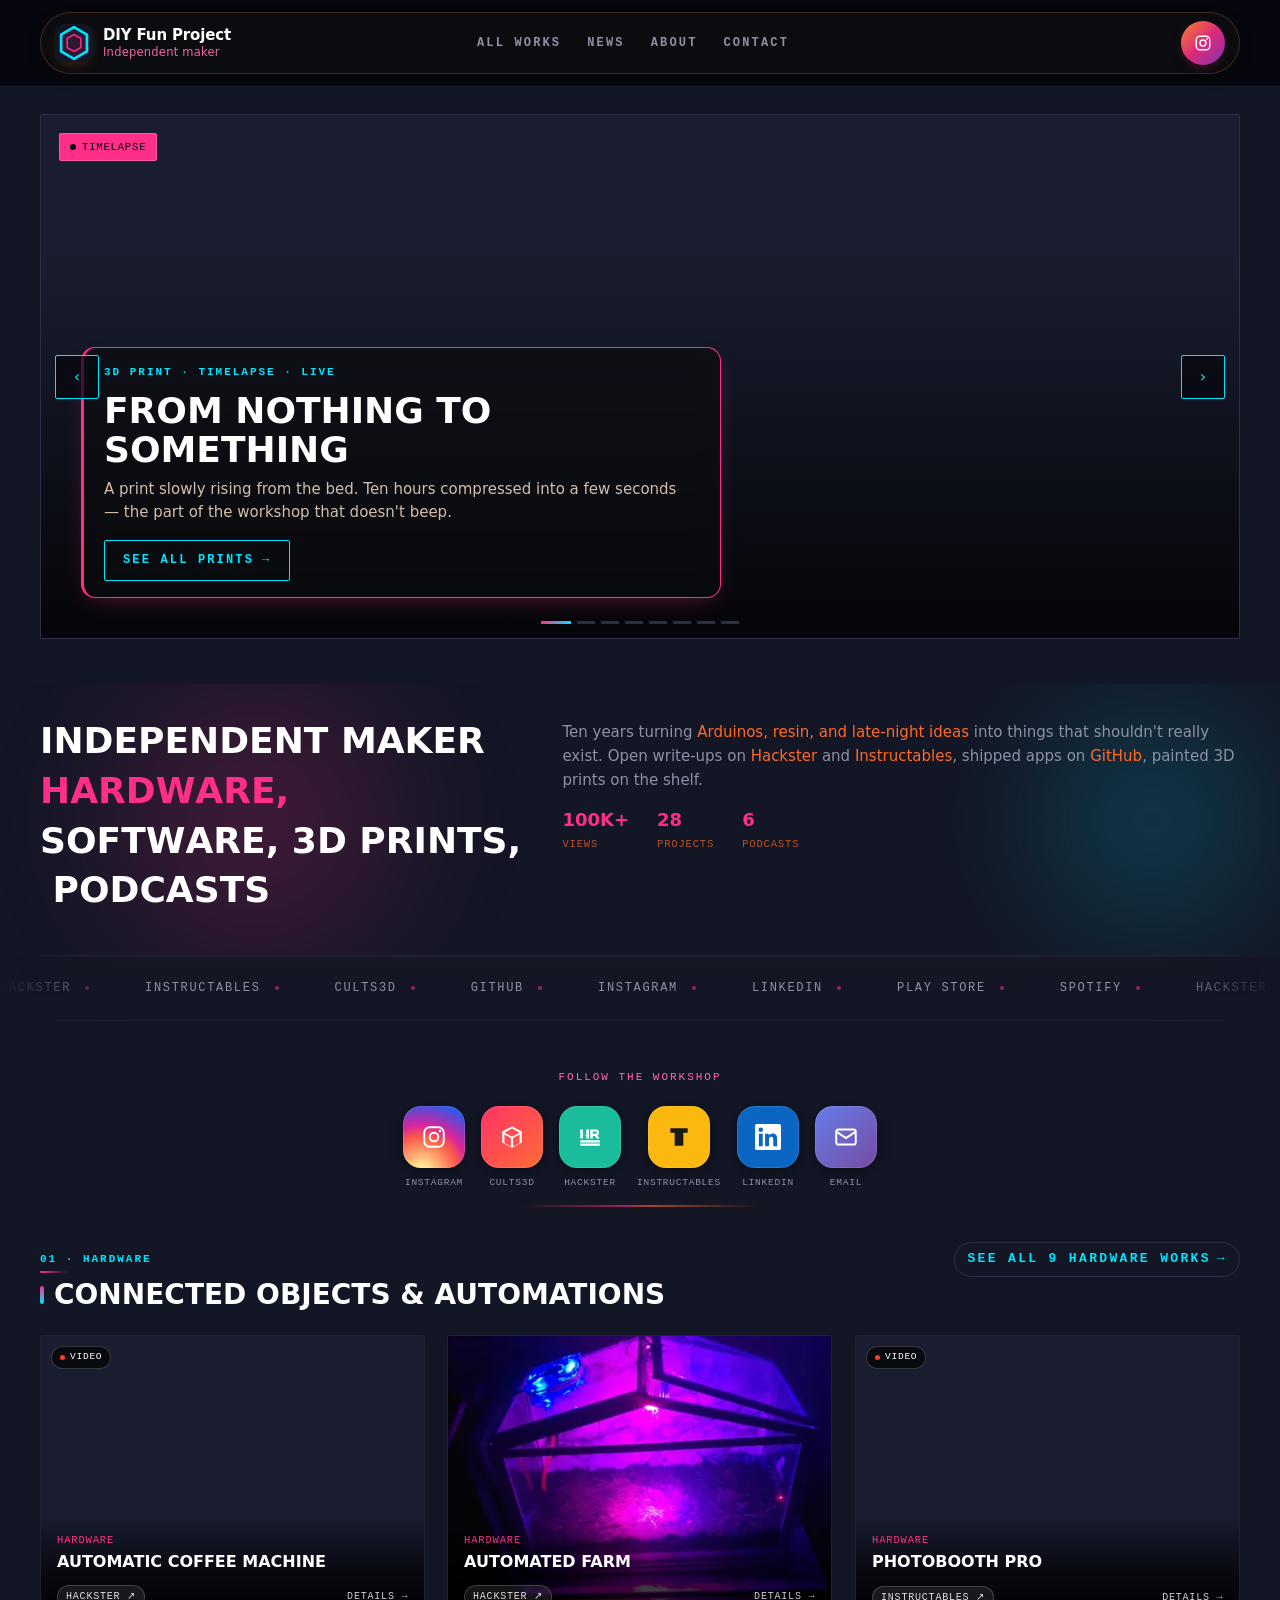
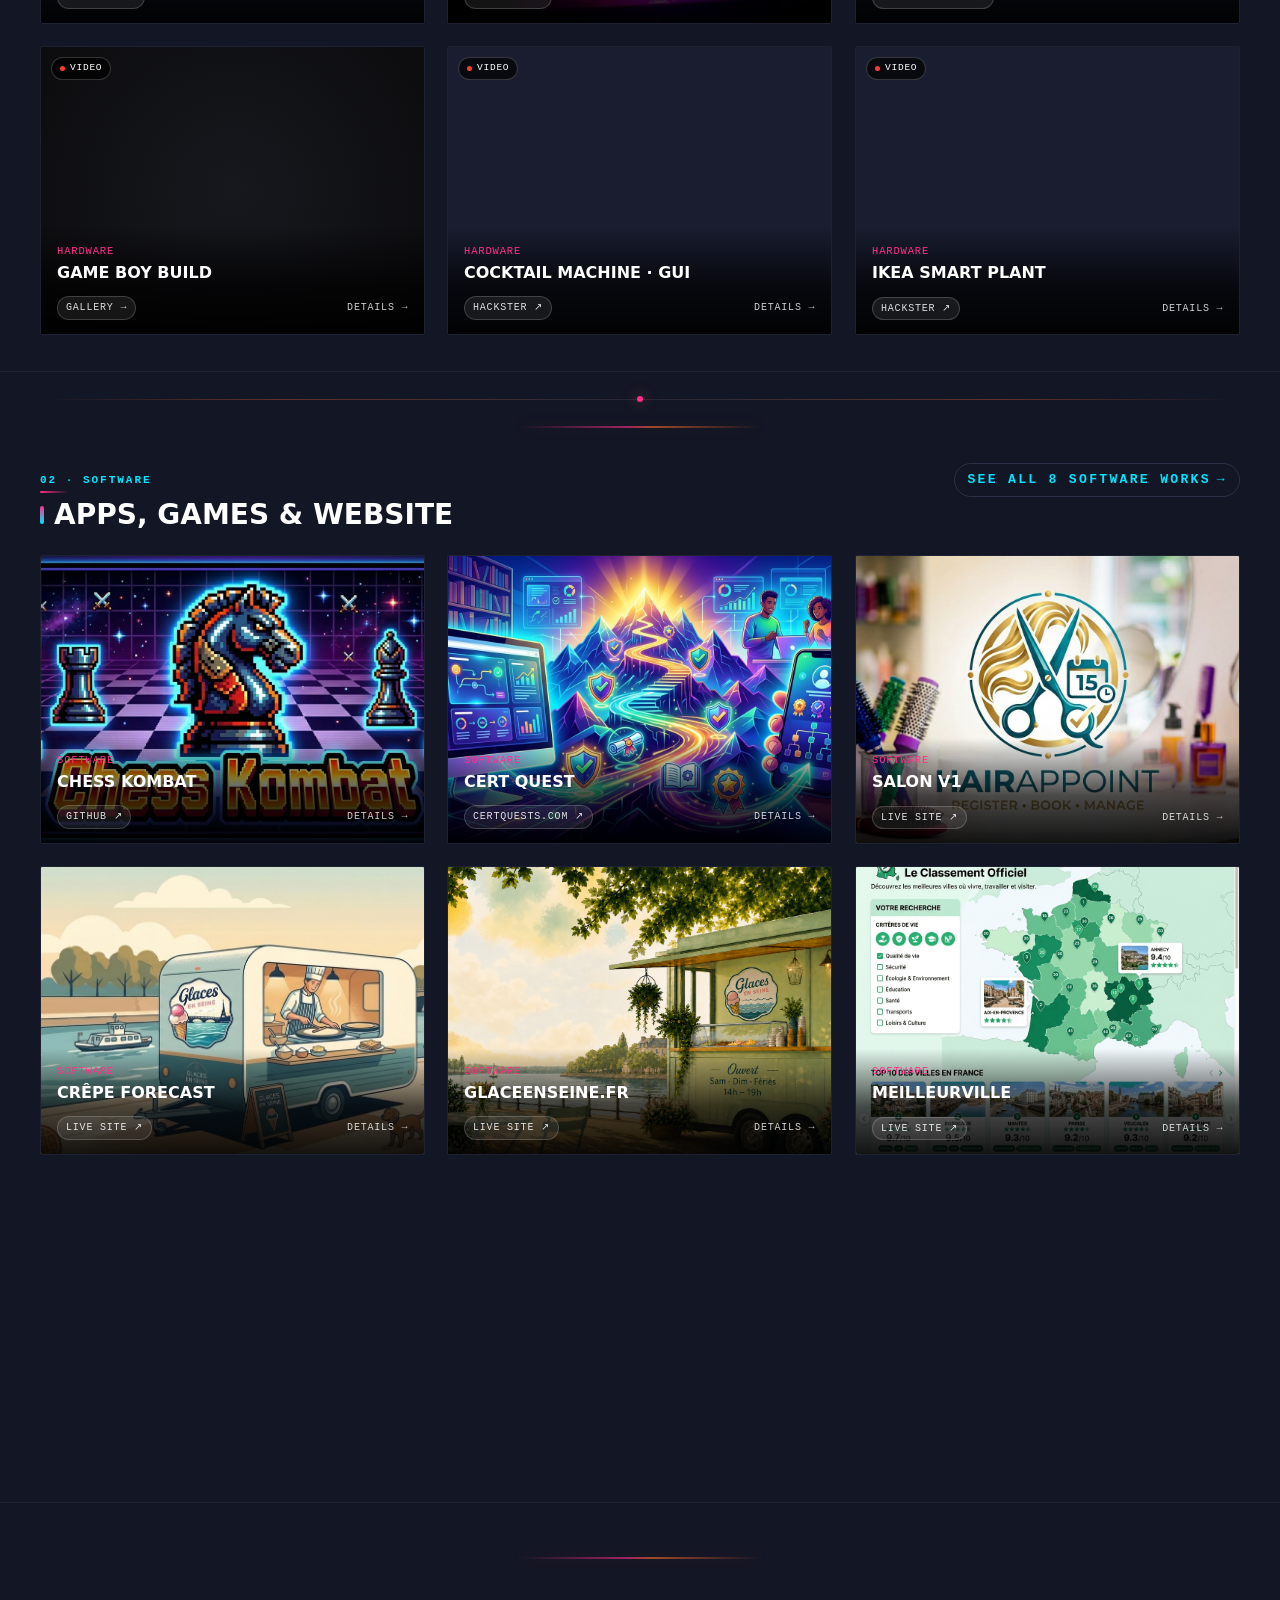
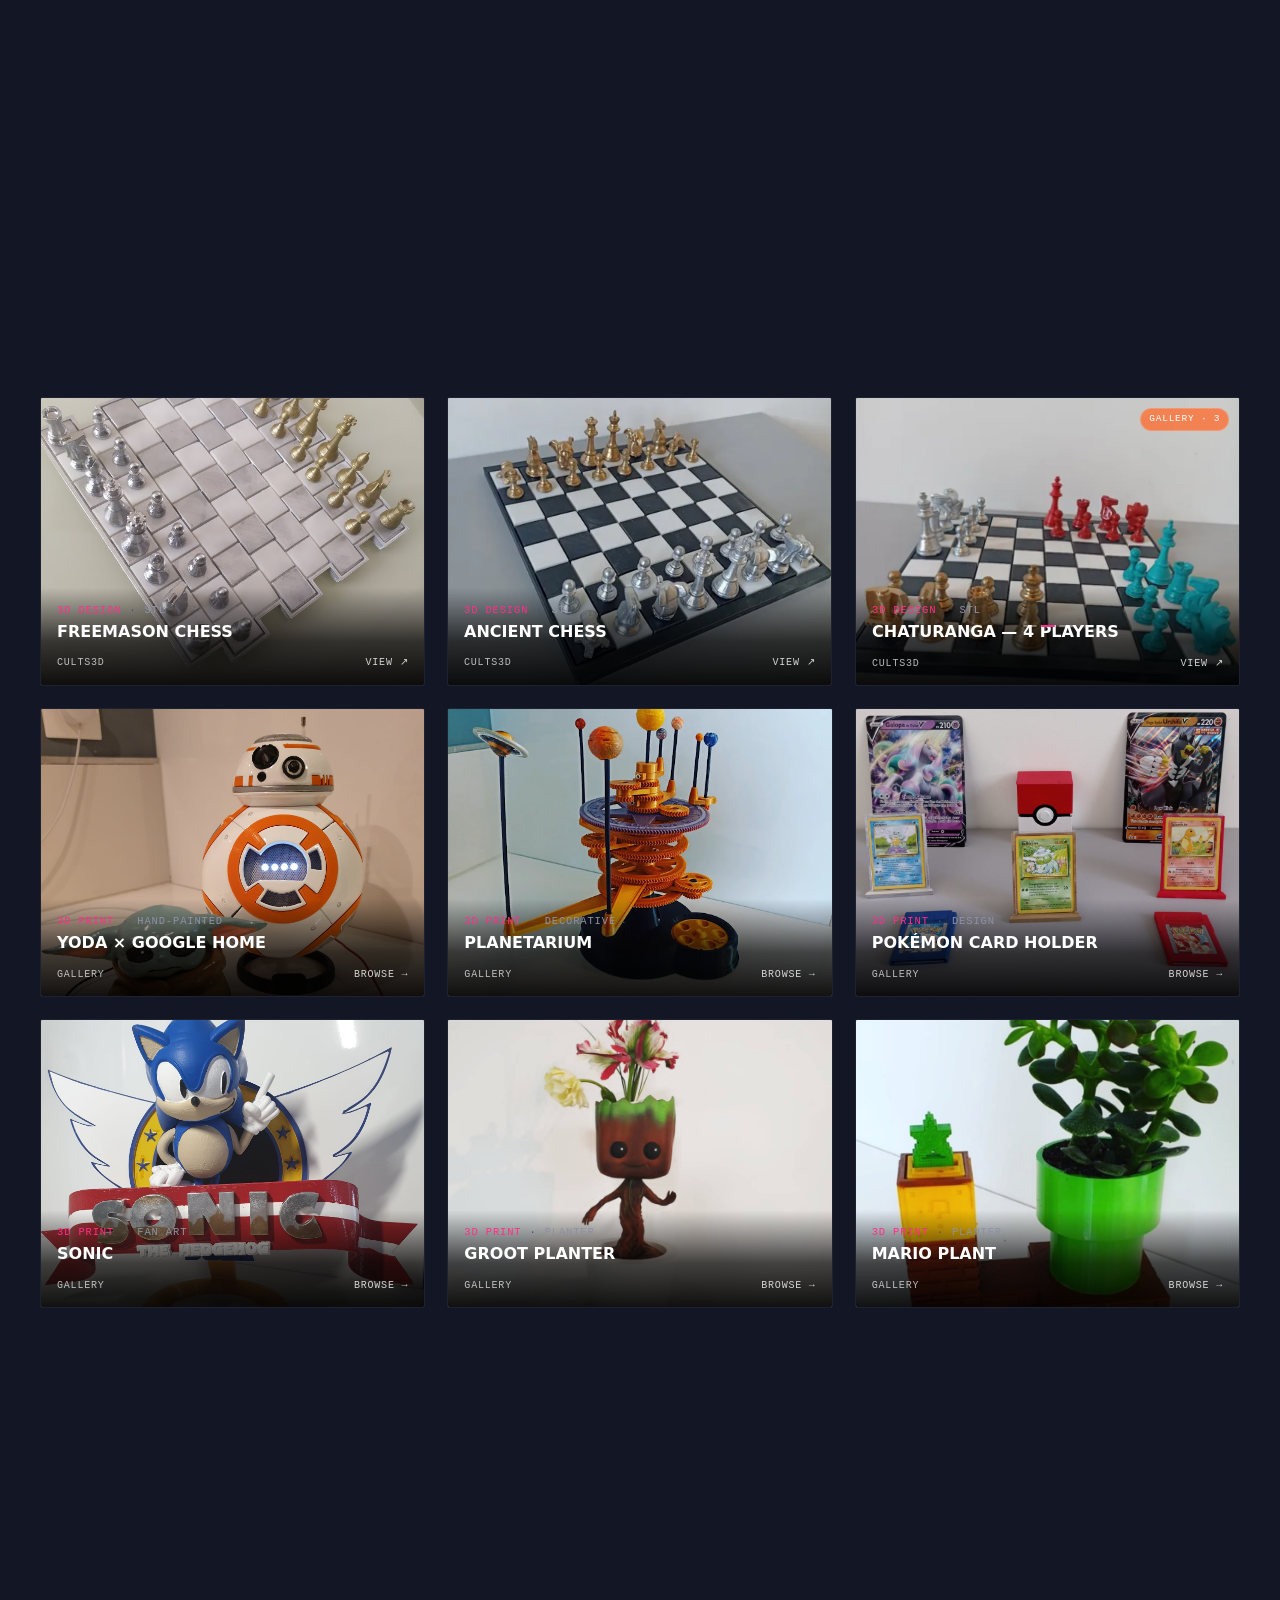
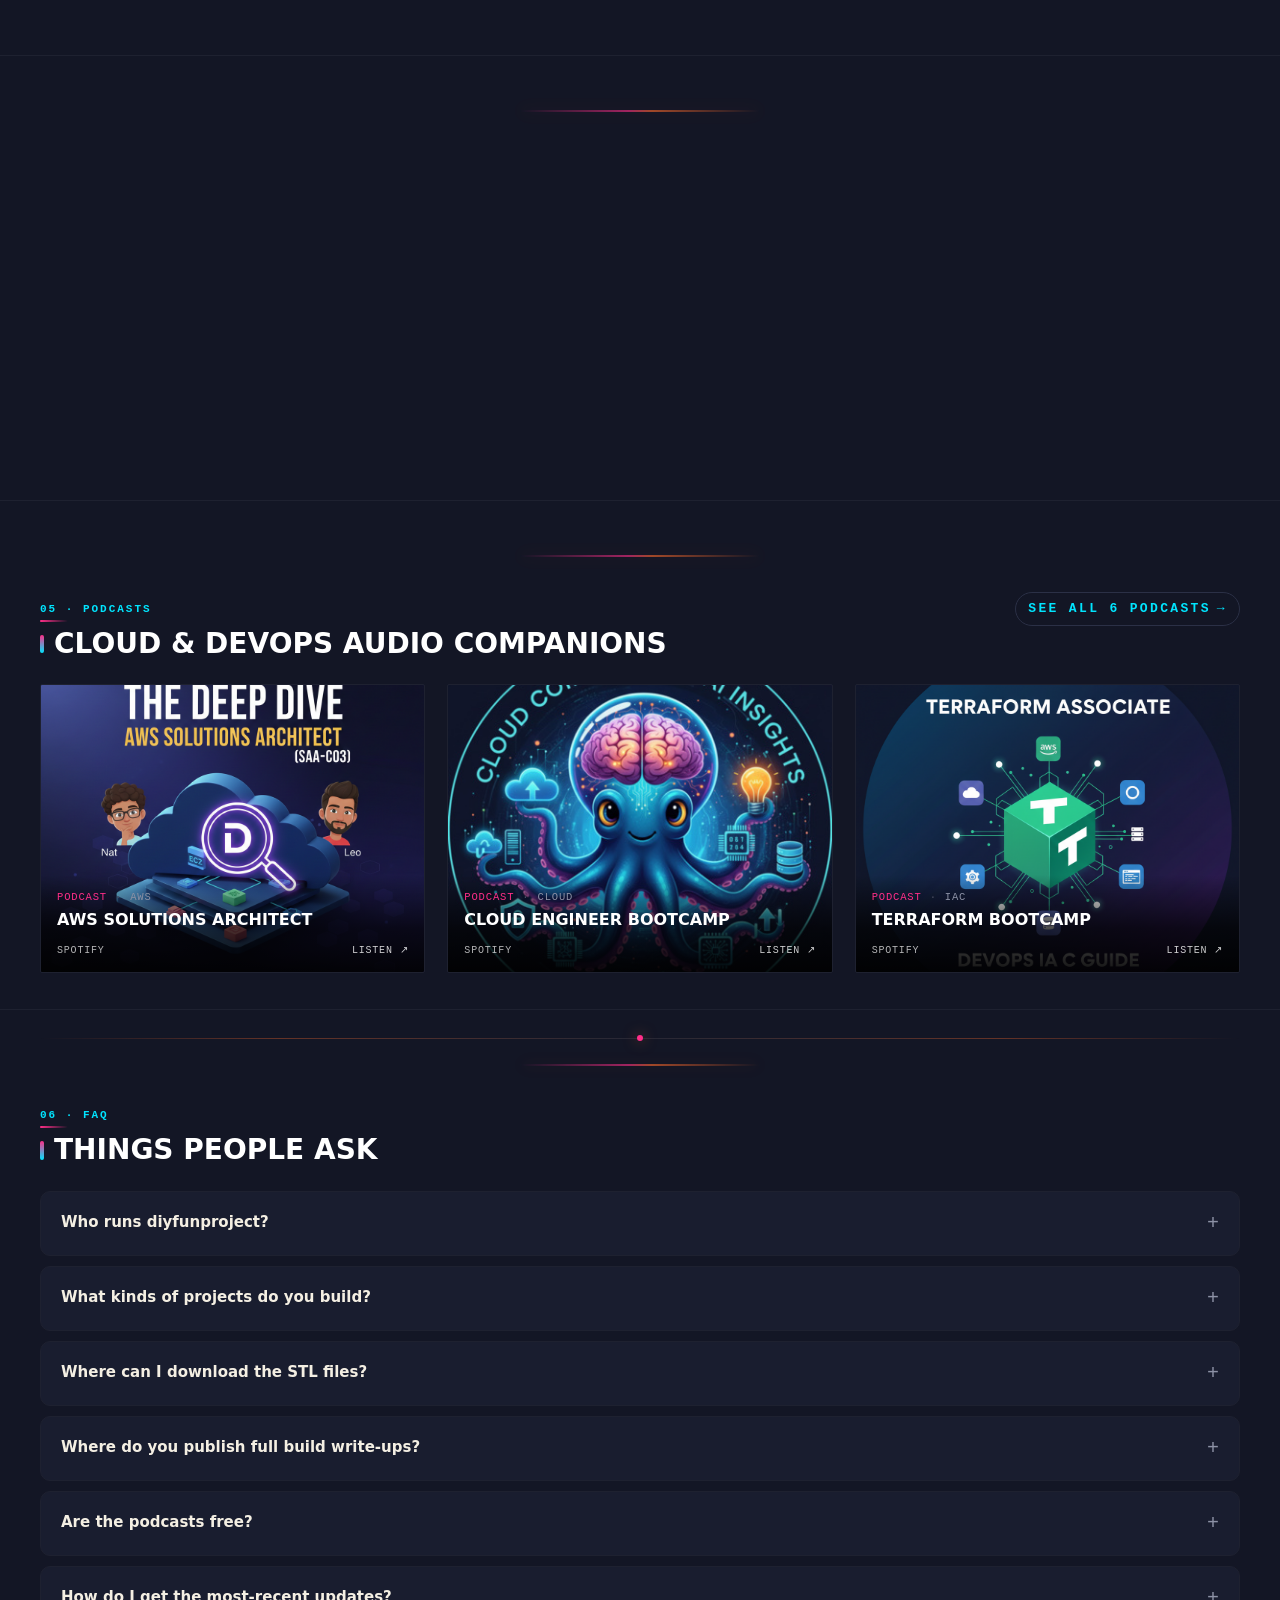
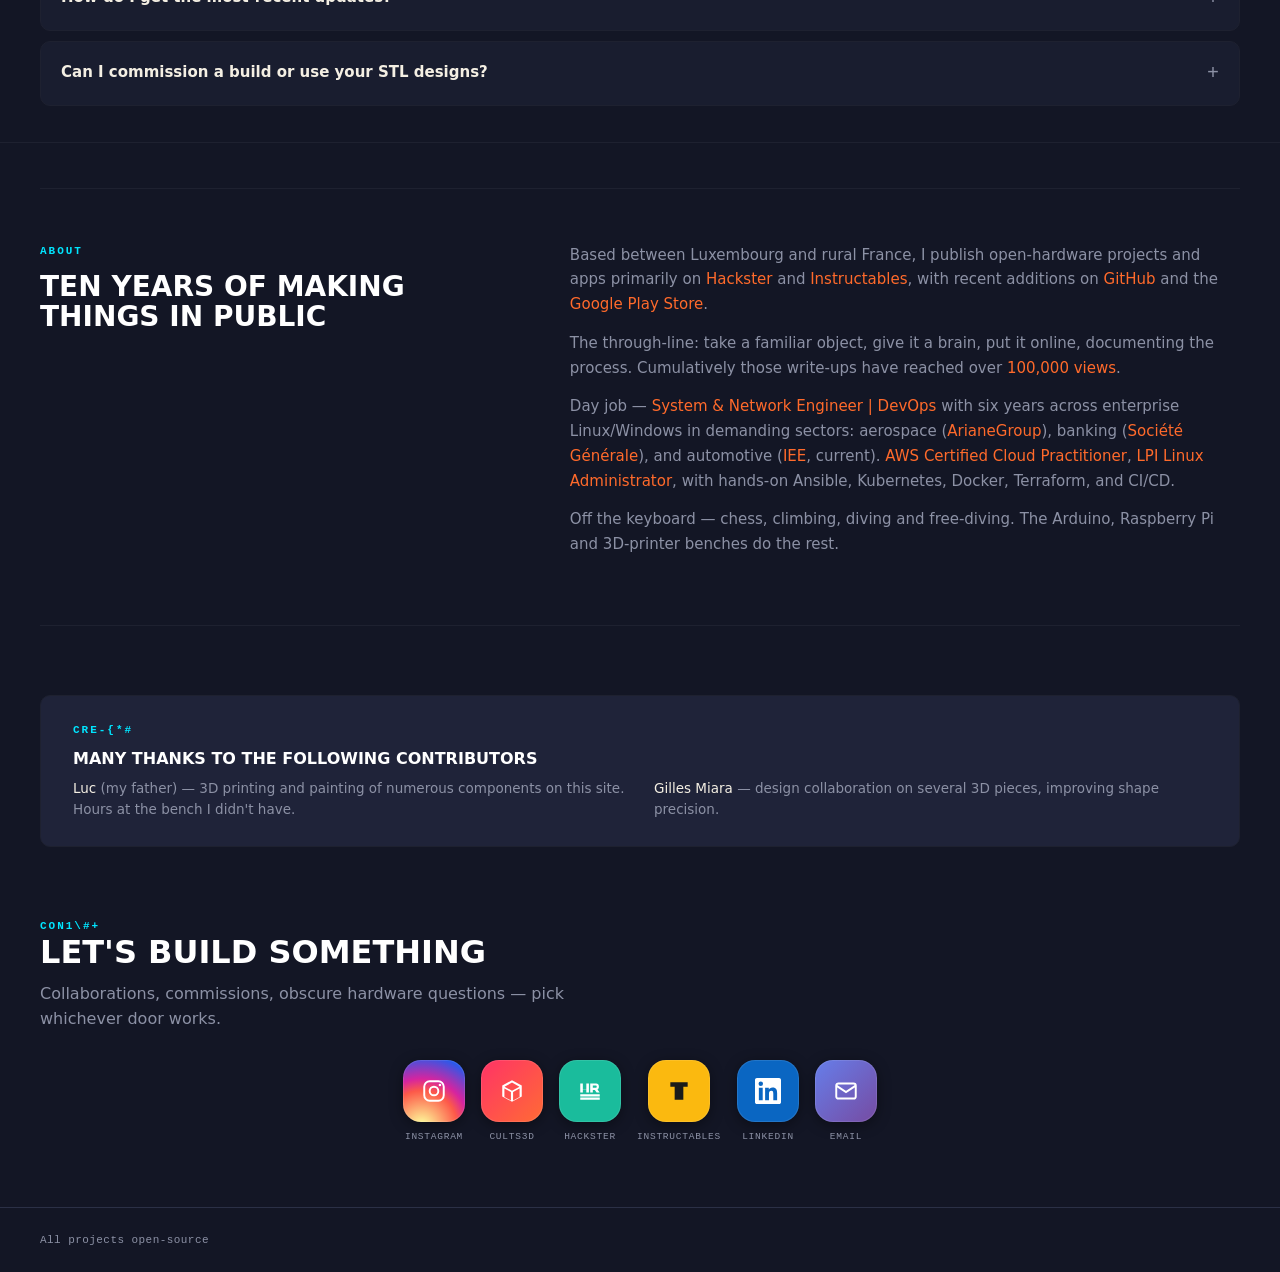
==== commit 69372c34: "fix: restore modal preview, pink frame on carousel, kill PTR, slim solid topbar, sexier works Modal:" ====
--- a/index.html
+++ b/index.html
@@ -182,7 +182,7 @@
           </div>
         </div>
 
-        <div class="carousel-slide" data-pos="top">
+        <div class="carousel-slide contain" data-pos="top">
           <img src="images/certquestup.png" alt="Cert Quest banner" loading="lazy">
           <div class="carousel-caption">
             <div class="eyebrow">Mobile · Android · iOS</div>
@@ -195,7 +195,7 @@
           </div>
         </div>
 
-        <div class="carousel-slide">
+        <div class="carousel-slide contain">
           <img src="images/chesskombatc.png" alt="Chess Kombat" loading="lazy" decoding="async">
           <div class="carousel-caption">
             <div class="eyebrow">Android game · Pixel art</div>
@@ -235,7 +235,7 @@
           </div>
         </div>
 
-        <div class="carousel-slide">
+        <div class="carousel-slide contain">
           <img src="images/pokemoncardholdercarroussel.png" alt="Pokémon card holder — 3D print">
           <div class="carousel-caption">
             <div class="eyebrow">3D Print · Design · Cults3D</div>
@@ -1072,6 +1072,7 @@
 <div class="modal-backdrop" id="modal-backdrop"></div>
 <div class="modal" id="modal" role="dialog" aria-modal="true" aria-hidden="true">
   <button class="modal-close" id="modal-close" aria-label="Close"><svg width="14" height="14" viewBox="0 0 14 14" fill="none" stroke="currentColor" stroke-width="2" stroke-linecap="round" aria-hidden="true"><path d="M1 1l12 12M13 1L1 13"/></svg></button>
+  <div class="modal-hero" id="modal-hero"></div>
   <div class="modal-body">
     <h3 id="modal-title"></h3>
     <div class="modal-tagline" id="modal-tagline"></div>
--- a/styles.css
+++ b/styles.css
@@ -181,23 +181,20 @@
   max-width: var(--max);
   padding: 8px 14px;
   border-radius: 999px;
-  background: rgba(15, 16, 20, 0.55);
-  -webkit-backdrop-filter: blur(10px) saturate(135%);
-  backdrop-filter: blur(10px) saturate(135%);
-  border: 1px solid rgba(255, 255, 255, 0.07);
-  box-shadow: 0 4px 16px -10px rgba(0, 0, 0, 0.45);
-  transition: background-color 0.3s var(--ease),
-              border-color 0.3s var(--ease),
-              box-shadow 0.3s var(--ease),
-              padding 0.3s var(--ease);
+  /* Solid colors only — backdrop-filter was flickering / disappearing on
+     some iOS Safari renders and made the bar feel "buggy". */
+  background: rgba(13, 14, 17, 0.92);
+  border: 1px solid rgba(255, 138, 74, 0.22);
+  box-shadow: 0 6px 20px -10px rgba(0, 0, 0, 0.55);
+  transition: background-color 0.25s var(--ease),
+              border-color 0.25s var(--ease),
+              box-shadow 0.25s var(--ease);
 }
 .nav.scrolled { padding-top: 8px; padding-bottom: 8px; }
 .nav.scrolled .nav-inner {
-  background: rgba(15, 16, 20, 0.82);
-  -webkit-backdrop-filter: blur(14px) saturate(140%);
-  backdrop-filter: blur(14px) saturate(140%);
-  border-color: rgba(255, 255, 255, 0.1);
-  box-shadow: 0 8px 26px -12px rgba(0, 0, 0, 0.6);
+  background: rgba(13, 14, 17, 0.98);
+  border-color: rgba(255, 138, 74, 0.35);
+  box-shadow: 0 10px 28px -12px rgba(0, 0, 0, 0.7);
 }
 
 /* Brand block: logo tile + wordmark */
@@ -326,10 +323,9 @@
   -webkit-overflow-scrolling: touch;
   padding: 10px;
   border-radius: 22px;
-  background: rgba(15, 16, 20, 0.96);
-  -webkit-backdrop-filter: blur(14px) saturate(140%);
-  backdrop-filter: blur(14px) saturate(140%);
-  border: 1px solid var(--border);
+  /* Solid background — no backdrop-filter (was a render-quirk source). */
+  background: #11131a;
+  border: 1px solid rgba(255, 138, 74, 0.22);
   box-shadow: 0 18px 40px -20px rgba(0, 0, 0, 0.65);
   animation: navDrawerIn 0.22s var(--ease);
 }
@@ -352,28 +348,48 @@
   display: flex;
   justify-content: center;
   align-items: center;
-  gap: 12px;
-  margin-top: 12px;
-  padding: 10px 8px 4px;
-  border-top: 1px solid rgba(255,255,255,0.06);
+  gap: 14px;
+  margin-top: 14px;
+  padding: 14px 8px 6px;
+  border-top: 1px solid rgba(255, 138, 74, 0.18);
 }
 .nds-icon {
   display: grid !important;
   place-items: center;
-  width: 44px; height: 44px;
-  min-height: 44px !important;            /* override .nav-drawer a default */
+  width: 46px; height: 46px;
+  min-height: 46px !important;             /* override .nav-drawer a default */
   padding: 0 !important;
-  border-radius: 999px;                    /* perfect circle */
+  border-radius: 999px;                     /* perfect circle */
   color: #fff;
-  box-shadow: 0 4px 14px -6px rgba(0, 0, 0, 0.45);
-  transition: transform 0.2s var(--ease), filter 0.2s var(--ease);
-}
-.nds-icon:hover { transform: translateY(-1px); filter: brightness(1.08); }
-.nds-icon svg { width: 20px; height: 20px; }
+  position: relative;
+  box-shadow: 0 4px 14px -6px rgba(0, 0, 0, 0.45),
+              inset 0 1px 0 rgba(255, 255, 255, 0.18);
+  transition: transform 0.2s var(--ease),
+              filter 0.2s var(--ease),
+              box-shadow 0.2s var(--ease);
+}
+.nds-icon::after {
+  /* subtle outer ring on tap/hover */
+  content: "";
+  position: absolute; inset: -3px;
+  border-radius: 999px;
+  border: 2px solid transparent;
+  transition: border-color 0.2s var(--ease);
+}
+.nds-icon:hover,
+.nds-icon:active {
+  transform: translateY(-2px) scale(1.04);
+  filter: brightness(1.08);
+  box-shadow: 0 8px 20px -6px rgba(0, 0, 0, 0.55),
+              inset 0 1px 0 rgba(255, 255, 255, 0.25);
+}
+.nds-icon:hover::after,
+.nds-icon:active::after { border-color: rgba(255, 255, 255, 0.18); }
+.nds-icon svg { width: 22px; height: 22px; }
 .nds-ig { background: linear-gradient(135deg, #f58529 0%, #dd2a7b 50%, #8134af 100%); }
-.nds-hk { background: #1ba0e2; }
-.nds-c3 { background: #ff6900; }
-.nds-li { background: #0a66c2; }
+.nds-hk { background: linear-gradient(135deg, #2b8eff, #1ba0e2); }
+.nds-c3 { background: linear-gradient(135deg, #ff6900, #ff2e88); }
+.nds-li { background: linear-gradient(135deg, #0a66c2, #1483e0); }
 .nds-em { background: var(--accent); }
 @keyframes navDrawerIn {
   from { opacity: 0; transform: translateY(-6px); }
@@ -521,12 +537,13 @@
   z-index: 2;
   color: #fff;
   max-width: min(640px, calc(100% - clamp(40px, 8vw, 80px)));
-  padding: 14px 18px;
-  border-radius: 10px;
-  background: rgba(12, 12, 14, 0.55);
+  padding: 16px 20px;
+  border-radius: 14px;
+  background: rgba(12, 12, 14, 0.6);
   backdrop-filter: blur(10px);
   -webkit-backdrop-filter: blur(10px);
-  border: 1px solid rgba(255, 255, 255, 0.08);
+  border: 1.5px solid #ff2e88;
+  box-shadow: 0 8px 24px -10px rgba(255, 46, 136, 0.4);
 }
 .carousel-caption .eyebrow {
   color: rgba(255, 255, 255, 0.7);
@@ -818,26 +835,27 @@
 .works-grid {
   display: grid;
   grid-template-columns: repeat(3, 1fr);
-  gap: 18px;
+  gap: 22px;
 }
 @media (max-width: 900px) { .works-grid { grid-template-columns: repeat(2, 1fr); } }
 @media (max-width: 560px) { .works-grid { grid-template-columns: 1fr; } }
 
 .card {
   position: relative;
-  border-radius: var(--radius);
+  border-radius: 14px;
   overflow: hidden;
   border: 1px solid var(--border);
   background: var(--bg-2);
   cursor: pointer;
   aspect-ratio: 4 / 3;
   display: block;
-  transition: border-color 0.2s var(--ease), transform 0.25s var(--ease), box-shadow 0.25s var(--ease);
+  transition: border-color 0.25s var(--ease), transform 0.25s var(--ease), box-shadow 0.25s var(--ease);
 }
 .card:hover {
-  border-color: var(--border-hi);
-  transform: translateY(-4px);
-  box-shadow: 0 12px 32px rgba(0, 0, 0, 0.45);
+  border-color: rgba(255, 46, 136, 0.55);
+  transform: translateY(-6px);
+  box-shadow: 0 18px 44px -10px rgba(0, 0, 0, 0.55),
+              0 0 0 1px rgba(255, 46, 136, 0.18);
 }
 .card:focus-visible {
   outline: none;
@@ -1128,6 +1146,16 @@
   padding: clamp(48px, 8vh, 80px) 0 32px;
   border-bottom: 1px solid var(--border);
 }
+/* Pink-to-orange gradient title for sexier section heroes */
+.gradient-title {
+  background: linear-gradient(135deg, #ff2e88 0%, var(--accent) 55%, #ffb074 100%);
+  -webkit-background-clip: text;
+          background-clip: text;
+  color: transparent;
+  -webkit-text-fill-color: transparent;
+}
+.works-header { padding-bottom: 24px; }
+.works-header h1 { font-size: clamp(34px, 5.5vw, 52px); }
 .page-header h1 {
   font-size: clamp(28px, 4.5vw, 40px);
   font-weight: 600;
@@ -1396,13 +1424,15 @@
   position: fixed;
   top: 50%; left: 50%;
   transform: translate(-50%, -48%) scale(0.98);
-  width: min(520px, calc(100% - 32px));
-  max-height: none;
-  overflow: visible;
+  width: min(560px, calc(100% - 32px));
+  max-height: 90svh;
+  overflow-y: auto;
+  -webkit-overflow-scrolling: touch;
   z-index: 160;
   background: var(--bg-2);
-  border: 1px solid var(--border);
-  border-radius: 14px;
+  border: 1px solid var(--border-hi);
+  border-radius: 16px;
+  box-shadow: 0 20px 60px -20px rgba(0,0,0,0.65);
   opacity: 0;
   pointer-events: none;
   transition: opacity 0.25s var(--ease), transform 0.3s var(--ease);
@@ -1427,11 +1457,12 @@
 .modal-close:hover { background: var(--surface-hi); }
 .modal-hero {
   position: relative;
-  aspect-ratio: 16 / 8;
+  aspect-ratio: 16 / 9;
   overflow: hidden;
   background: var(--bg);
-  border-radius: 14px 14px 0 0;
-}
+  border-radius: 16px 16px 0 0;
+}
+.modal-hero:empty { display: none; }
 .modal-hero img,
 .modal-hero video { width: 100%; height: 100%; object-fit: cover; display: block; background: #000; }
 .modal-hero.fit-contain img,
@@ -2285,6 +2316,14 @@
     border: none;
     background: transparent;
   }
+  .carousel-slide.contain {
+    background: radial-gradient(circle at center, #1a1c25, #0c0c0e);
+  }
+  .carousel-slide.contain > img,
+  .carousel-slide.contain > video {
+    object-fit: contain;
+    padding: 18px;
+  }
   /* Bring back the dark overlay so caption text is readable on the image */
   .carousel-slide::after {
     display: block;
@@ -2300,19 +2339,22 @@
   }
   .carousel-caption {
     position: absolute;
-    left: 14px; right: 14px; bottom: 22px;
+    left: 16px; right: 16px; bottom: 24px;
     max-width: none;
-    padding: 0;
-    background: transparent;
-    backdrop-filter: none;
-    -webkit-backdrop-filter: none;
-    border: none;
+    /* Pink-outlined frame holding the title + CTA */
+    padding: 14px 16px;
+    background: rgba(12, 12, 14, 0.55);
+    -webkit-backdrop-filter: blur(6px);
+    backdrop-filter: blur(6px);
+    border: 1.5px solid #ff2e88;
+    border-radius: 14px;
+    box-shadow: 0 6px 20px -8px rgba(255, 46, 136, 0.45);
     color: #fff;
   }
   .carousel-caption .eyebrow { display: none; }   /* one line of context only */
   .carousel-caption h2 {
     color: #fff;
-    font-size: clamp(18px, 5vw, 24px);
+    font-size: clamp(17px, 4.6vw, 22px);
     line-height: 1.2;
     margin-bottom: 10px;
     text-shadow: 0 2px 12px rgba(0,0,0,0.55);
@@ -2657,19 +2699,30 @@
 /* Section headings inside works-grid (semantic h2s for filter categories) */
 .works-section-heading {
   grid-column: 1 / -1;
-  font-size: clamp(20px, 2.4vw, 26px);
+  font-size: clamp(22px, 2.6vw, 28px);
   letter-spacing: -0.02em;
-  margin: 22px 0 4px;
-  color: var(--text);
-  display: flex; align-items: center; gap: 12px;
+  margin: 28px 0 8px;
+  color: var(--text-strong);
+  display: flex; align-items: center; gap: 14px;
+  position: relative;
+  padding-bottom: 10px;
+  border-bottom: 1px solid rgba(255, 138, 74, 0.18);
 }
 .works-section-heading::before {
   content: "";
-  width: 8px; height: 8px;
+  width: 10px; height: 10px;
   border-radius: 50%;
-  background: linear-gradient(135deg, #ff2e88, #4ad8ff);
-  box-shadow: 0 0 12px rgba(74, 216, 255, 0.4);
+  background: linear-gradient(135deg, #ff2e88 0%, var(--accent) 60%, #ffb074 100%);
+  box-shadow: 0 0 14px rgba(255, 46, 136, 0.55);
   flex-shrink: 0;
+}
+.works-section-heading::after {
+  content: "";
+  position: absolute;
+  left: 0; bottom: -1px;
+  width: 64px; height: 2px;
+  border-radius: 2px;
+  background: linear-gradient(90deg, #ff2e88, var(--accent));
 }
 .works-section-heading.is-hidden { display: none; }
 
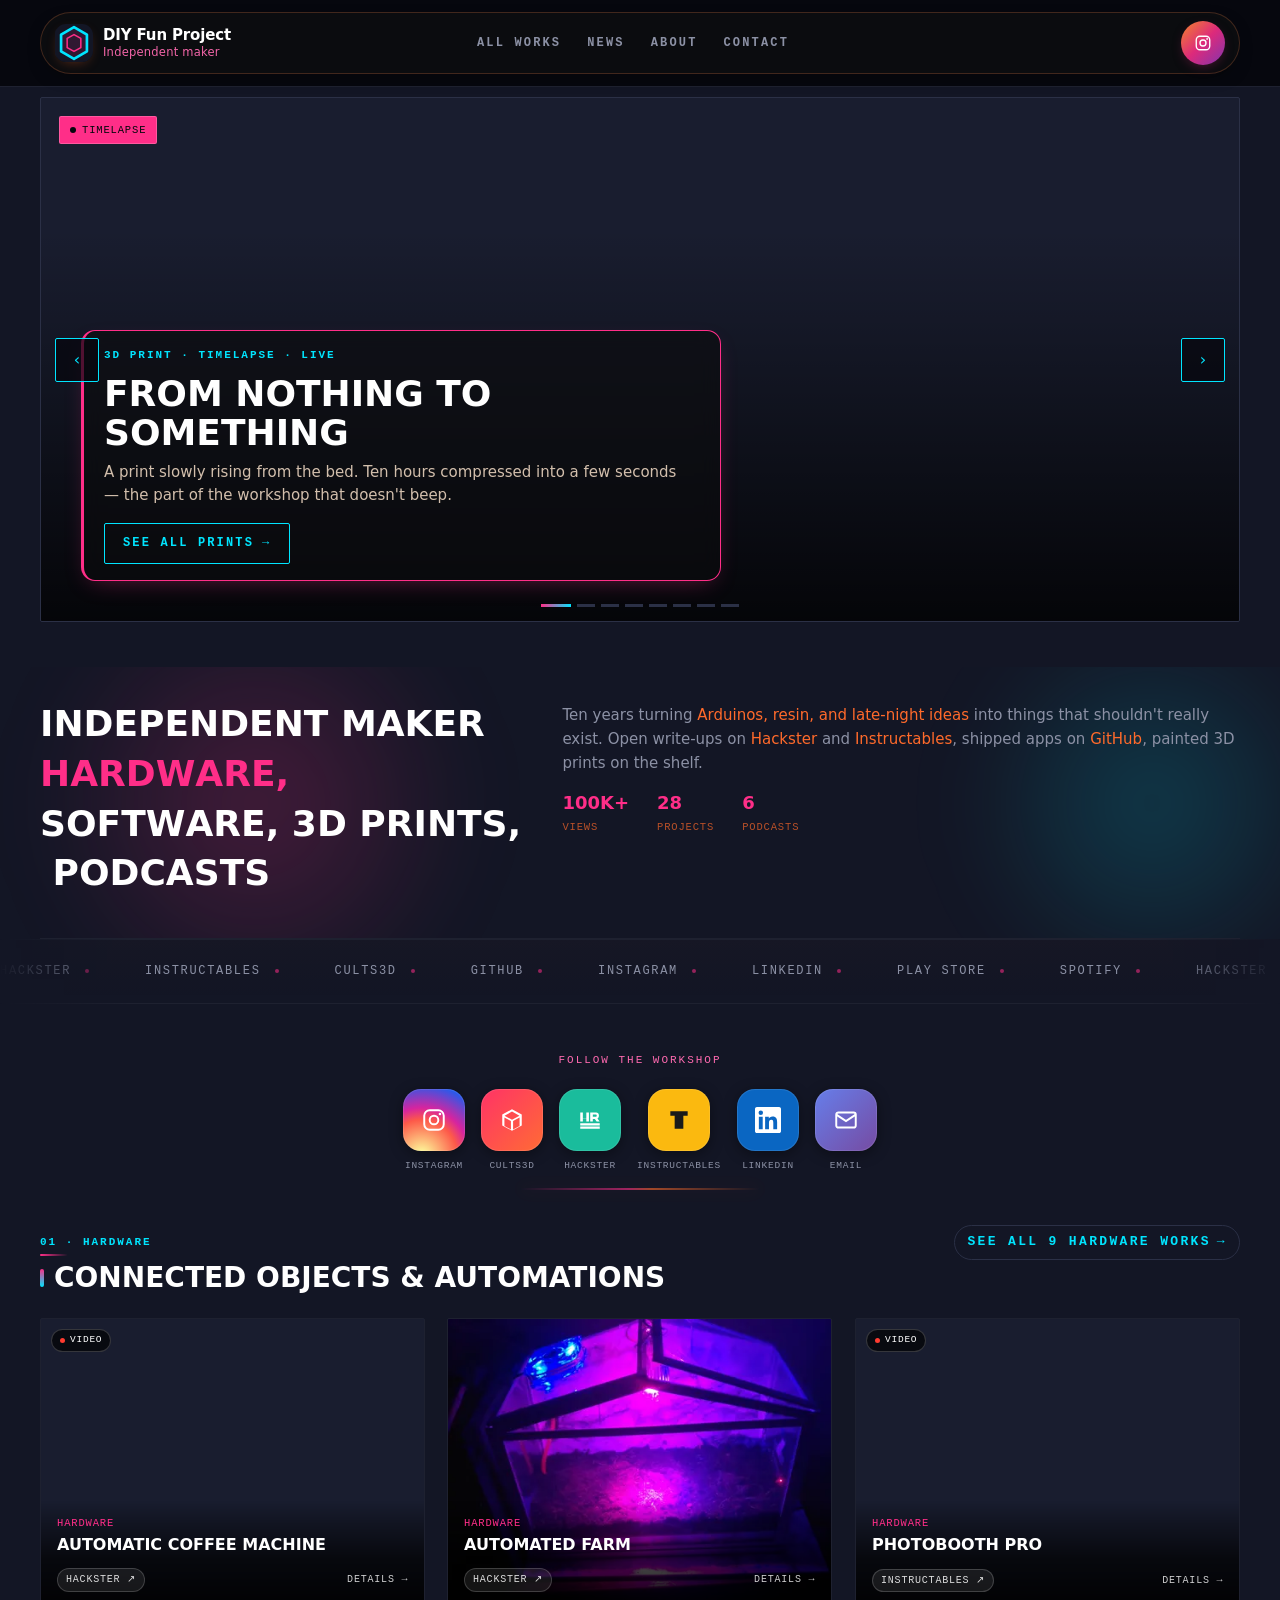
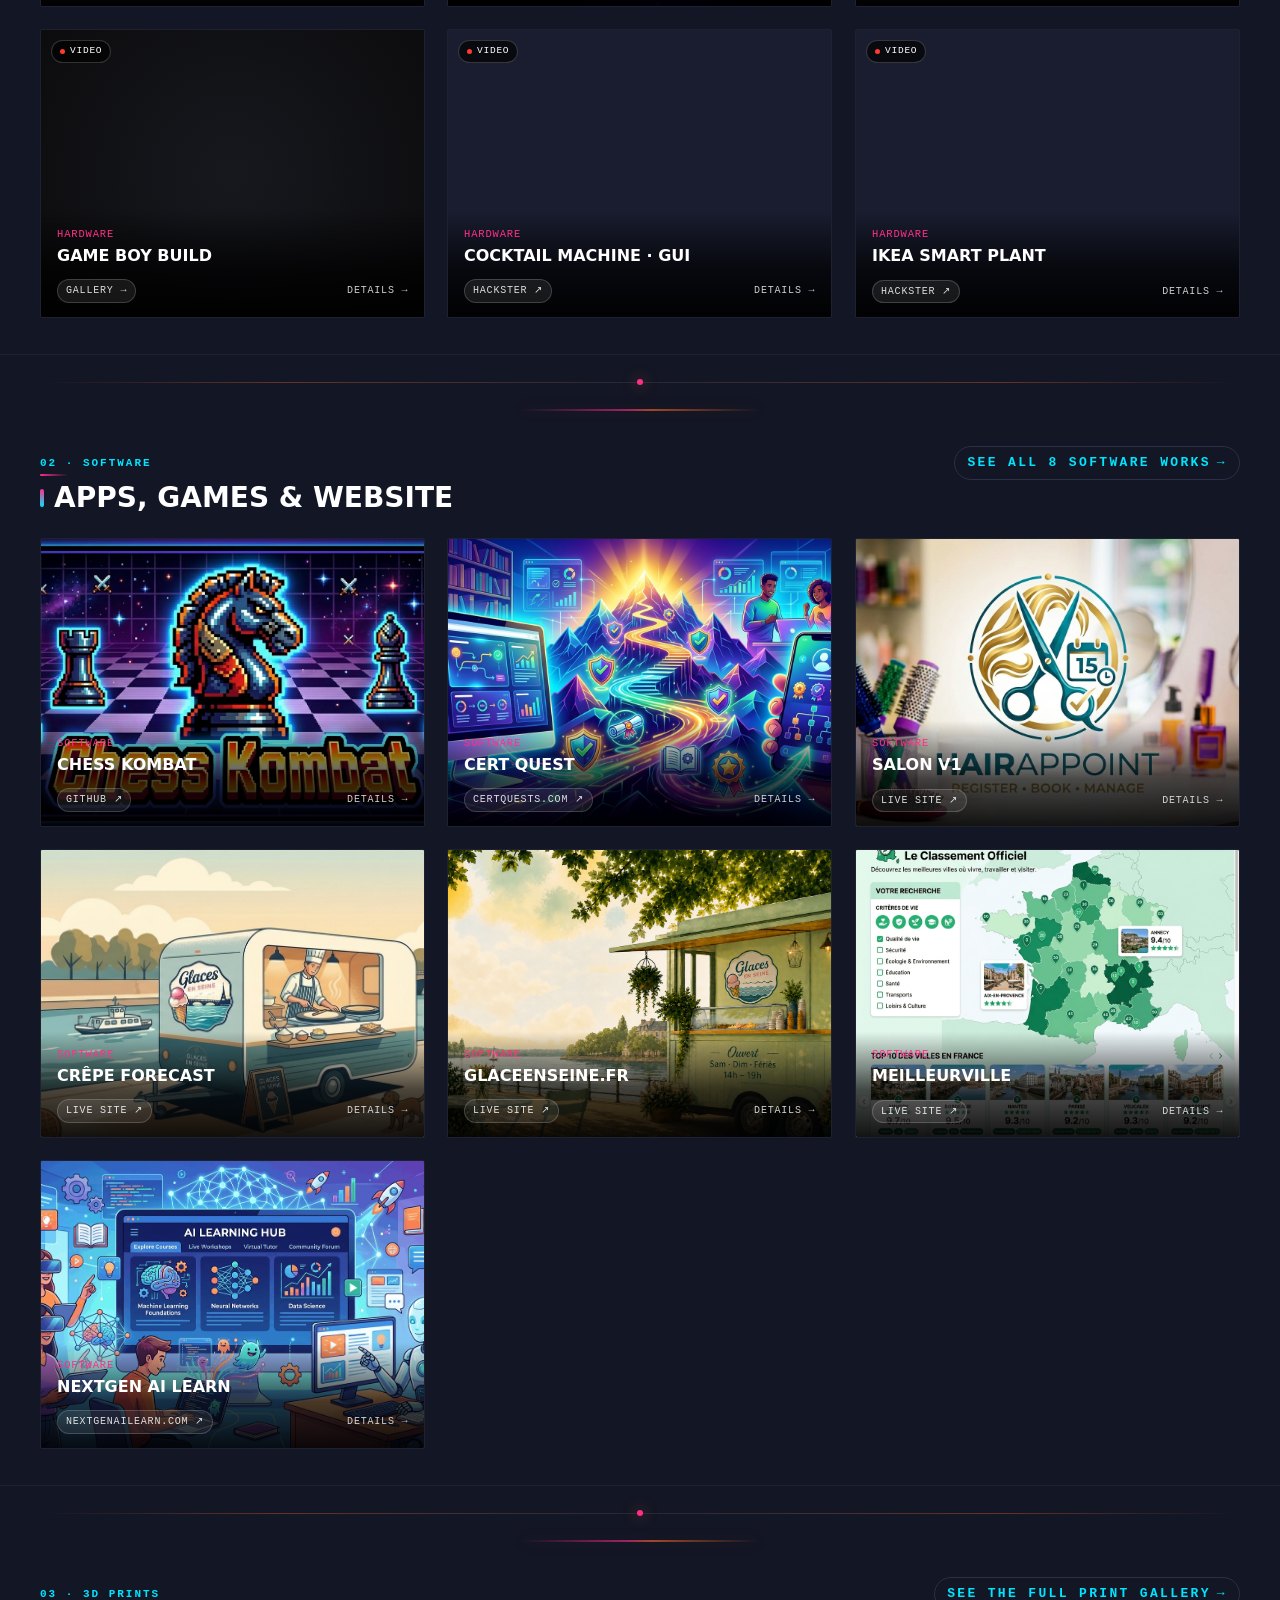
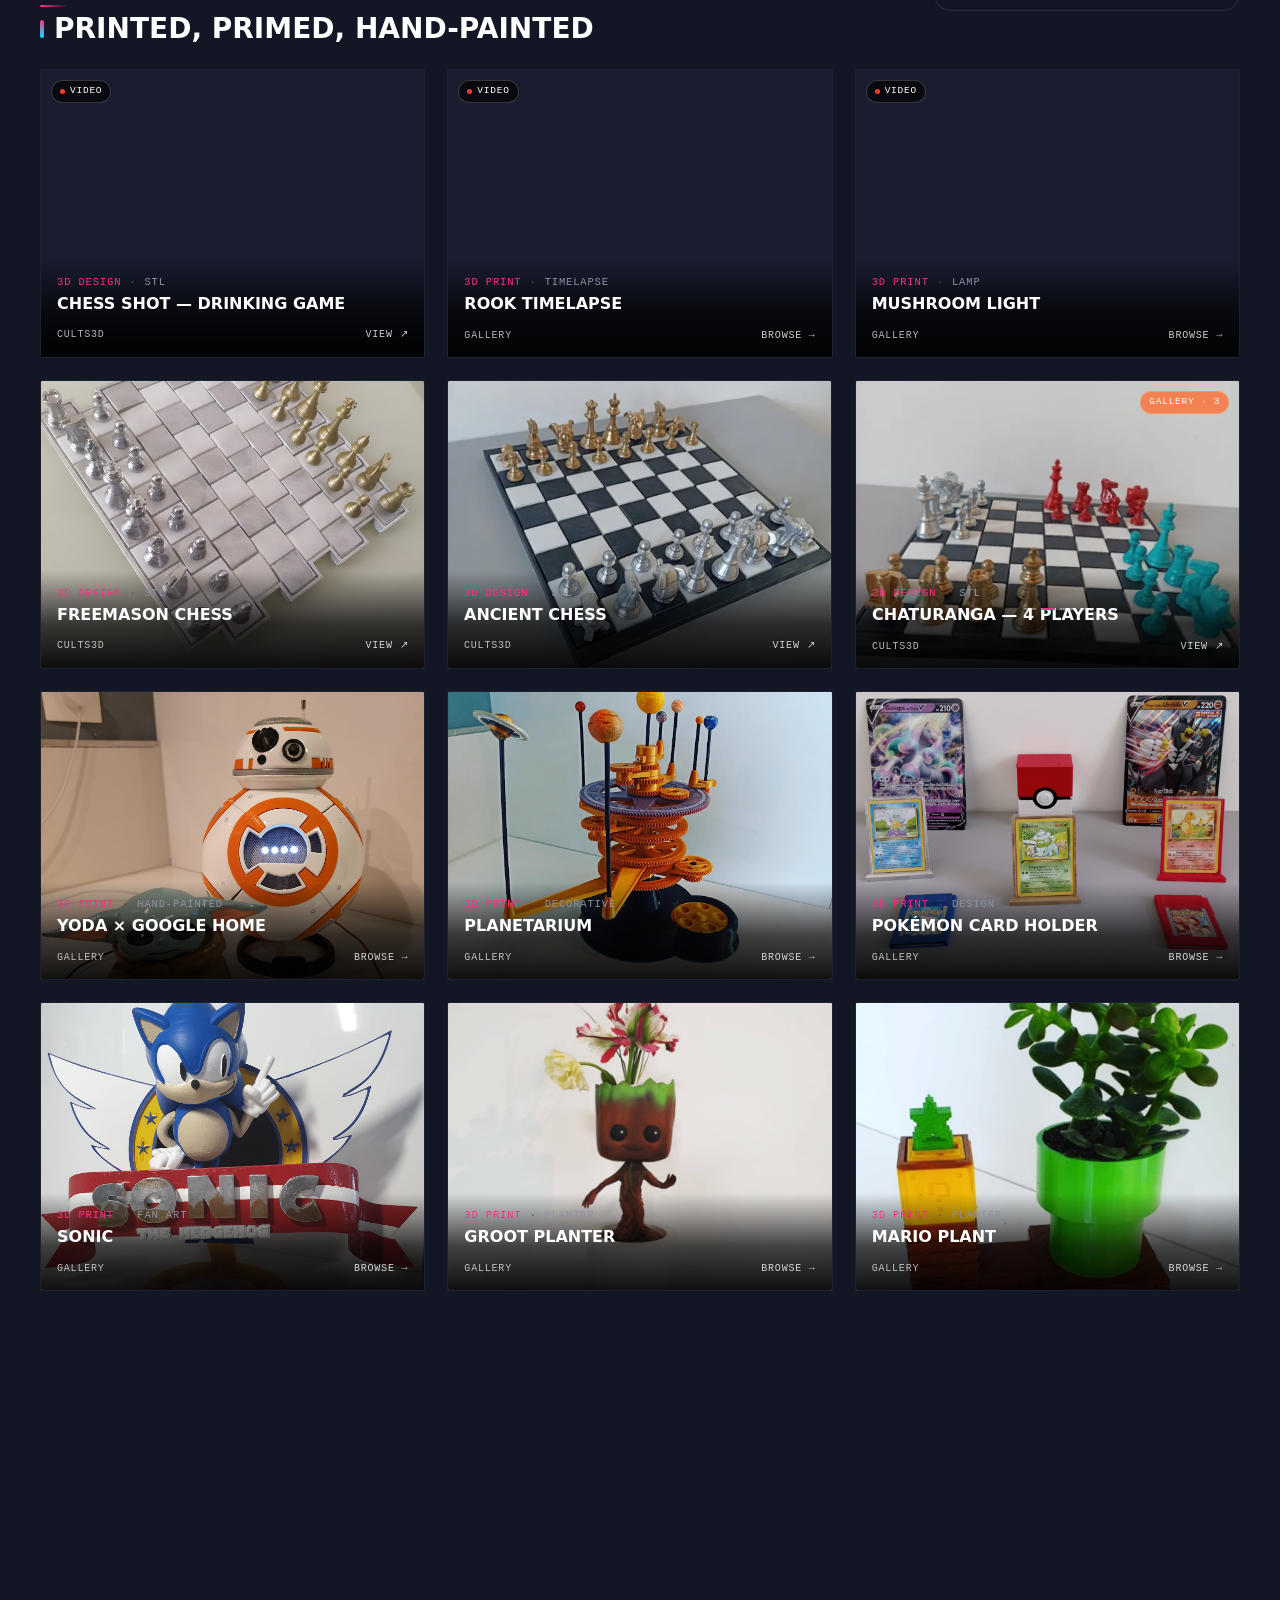
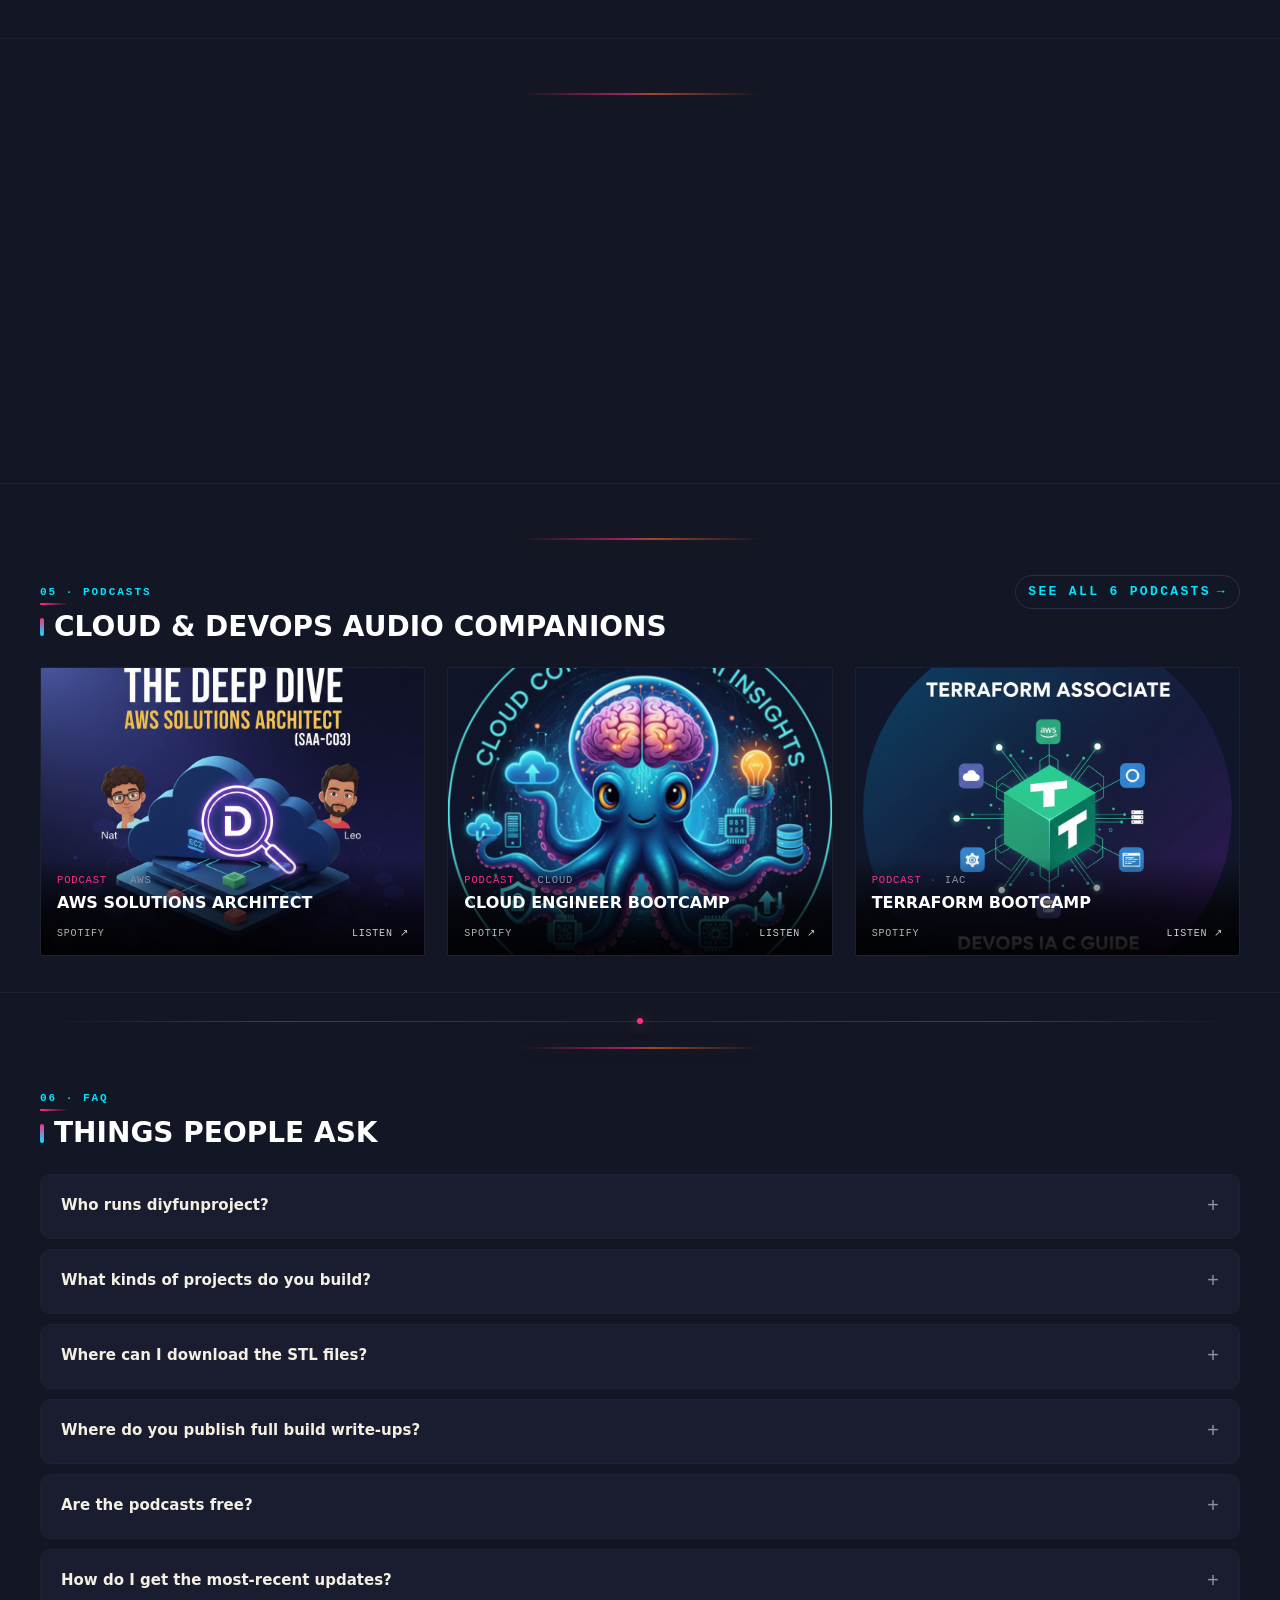
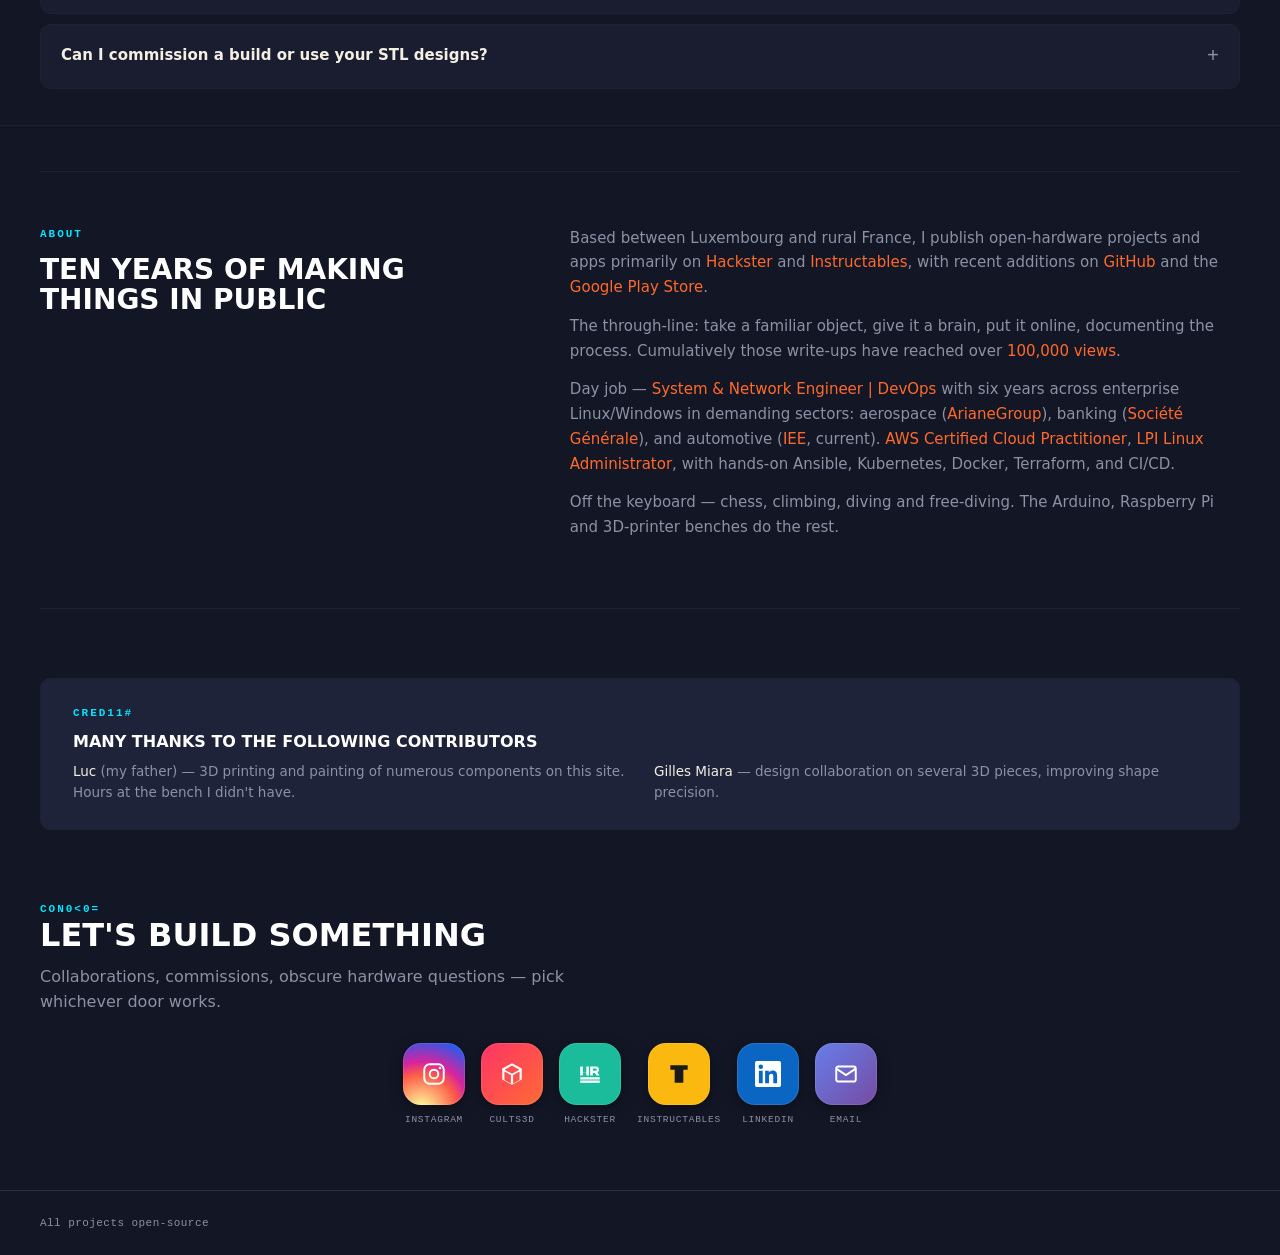
==== commit 4d8a31db: "fix: nav position:fixed (kills disappear/freeze), modal cover-fills + works CTA, carousel 4/3 Top ba" ====
--- a/index.html
+++ b/index.html
@@ -182,7 +182,7 @@
           </div>
         </div>
 
-        <div class="carousel-slide contain" data-pos="top">
+        <div class="carousel-slide" data-pos="top">
           <img src="images/certquestup.png" alt="Cert Quest banner" loading="lazy">
           <div class="carousel-caption">
             <div class="eyebrow">Mobile · Android · iOS</div>
@@ -195,7 +195,7 @@
           </div>
         </div>
 
-        <div class="carousel-slide contain">
+        <div class="carousel-slide">
           <img src="images/chesskombatc.png" alt="Chess Kombat" loading="lazy" decoding="async">
           <div class="carousel-caption">
             <div class="eyebrow">Android game · Pixel art</div>
@@ -235,7 +235,7 @@
           </div>
         </div>
 
-        <div class="carousel-slide contain">
+        <div class="carousel-slide">
           <img src="images/pokemoncardholdercarroussel.png" alt="Pokémon card holder — 3D print">
           <div class="carousel-caption">
             <div class="eyebrow">3D Print · Design · Cults3D</div>
@@ -1082,6 +1082,7 @@
     <a id="modal-link" href="#" target="_blank" rel="noopener" class="btn btn-primary">
       <span id="modal-link-label">Visit project</span> <span class="arrow">↗</span>
     </a>
+    <a id="modal-link-works" href="works.html" class="btn">See all my work <span class="arrow">→</span></a>
     <button class="btn" id="modal-dismiss">Close</button>
   </div>
 </div>
--- a/styles.css
+++ b/styles.css
@@ -168,12 +168,16 @@
    Logo + wordmark · text links (desktop) · Instagram pill · hamburger (mobile)
    -------------------------------------------------------------------------- */
 .nav {
-  position: sticky; top: 0;
+  position: fixed;
+  top: 0; left: 0; right: 0;
   z-index: 100;
   padding: 12px var(--gutter);
   background: transparent;
   transition: padding 0.3s var(--ease);
 }
+/* Body offset so the first content section isn't covered by the fixed nav */
+body { padding-top: 70px; }
+@media (max-width: 480px) { body { padding-top: 64px; } }
 .nav-inner {
   display: flex; align-items: center; justify-content: space-between;
   gap: 12px;
@@ -400,10 +404,10 @@
   .nav-links { display: none; }
   .nav-burger { display: inline-flex; }
   .nav-brand-title { font-size: 14.5px; }
-  /* Lock the page background while drawer is open, but DON'T set
-     touch-action: none — that prevented the drawer itself from scrolling
-     when its content overflows on small phones. */
-  body.nav-locked { overflow: hidden; }
+  /* Body lock removed — with `position: fixed` nav, locking body.overflow
+     was the freeze culprit (Safari resets scrollY on body overflow:hidden
+     while content is scrolled). The drawer is now an inline block under
+     the nav and the page scrolls naturally behind it. */
 }
 @media (max-width: 420px) {
   .nav { padding-left: 12px; padding-right: 12px; }
@@ -1567,12 +1571,12 @@
   background: var(--bg-2);
 }
 .modal-ctas {
-  display: flex; gap: 10px;
+  display: flex; gap: 10px; flex-wrap: wrap;
   align-items: stretch;
   padding: 14px clamp(18px, 3vw, 26px);
   border-top: 1px solid var(--border);
   background: var(--bg-2);
-  border-radius: 0 0 14px 14px;
+  border-radius: 0 0 16px 16px;
 }
 .modal-ctas .btn {
   min-height: 44px;
@@ -1581,11 +1585,14 @@
   white-space: nowrap;
   justify-content: center;
 }
-.modal-ctas .btn-primary { flex: 1 1 auto; }
-.modal-ctas #modal-dismiss { flex: 0 0 auto; }
+.modal-ctas .btn-primary { flex: 1 1 100%; }            /* primary takes its own row */
+.modal-ctas #modal-link-works { flex: 1 1 auto; }
+.modal-ctas #modal-dismiss { flex: 0 0 auto; margin-left: auto; }
 @media (max-width: 480px) {
   .modal-ctas { padding: 12px 14px; gap: 8px; }
   .modal-ctas .btn { padding: 10px 12px; font-size: 13.5px; }
+  .modal-ctas #modal-link-works { flex: 1 1 calc(60% - 4px); }
+  .modal-ctas #modal-dismiss { flex: 0 0 calc(40% - 4px); margin-left: 0; }
 }
 
 /* --------------------------------------------------------------------------
@@ -2296,8 +2303,10 @@
     padding: clamp(8px, 1.5vh, 14px) 0 clamp(10px, 2vh, 18px);
   }
   .carousel {
-    aspect-ratio: 4 / 5;
-    max-height: 70vh;
+    /* 4/3 fits banners + portraits without leaving huge empty bars on
+       contained images while still feeling generous on portraits. */
+    aspect-ratio: 4 / 3;
+    max-height: 60vh;
     border-radius: 14px;
     border: 1px solid var(--border);
     background: var(--bg-2);
@@ -2322,7 +2331,7 @@
   .carousel-slide.contain > img,
   .carousel-slide.contain > video {
     object-fit: contain;
-    padding: 18px;
+    padding: 6px;
   }
   /* Bring back the dark overlay so caption text is readable on the image */
   .carousel-slide::after {
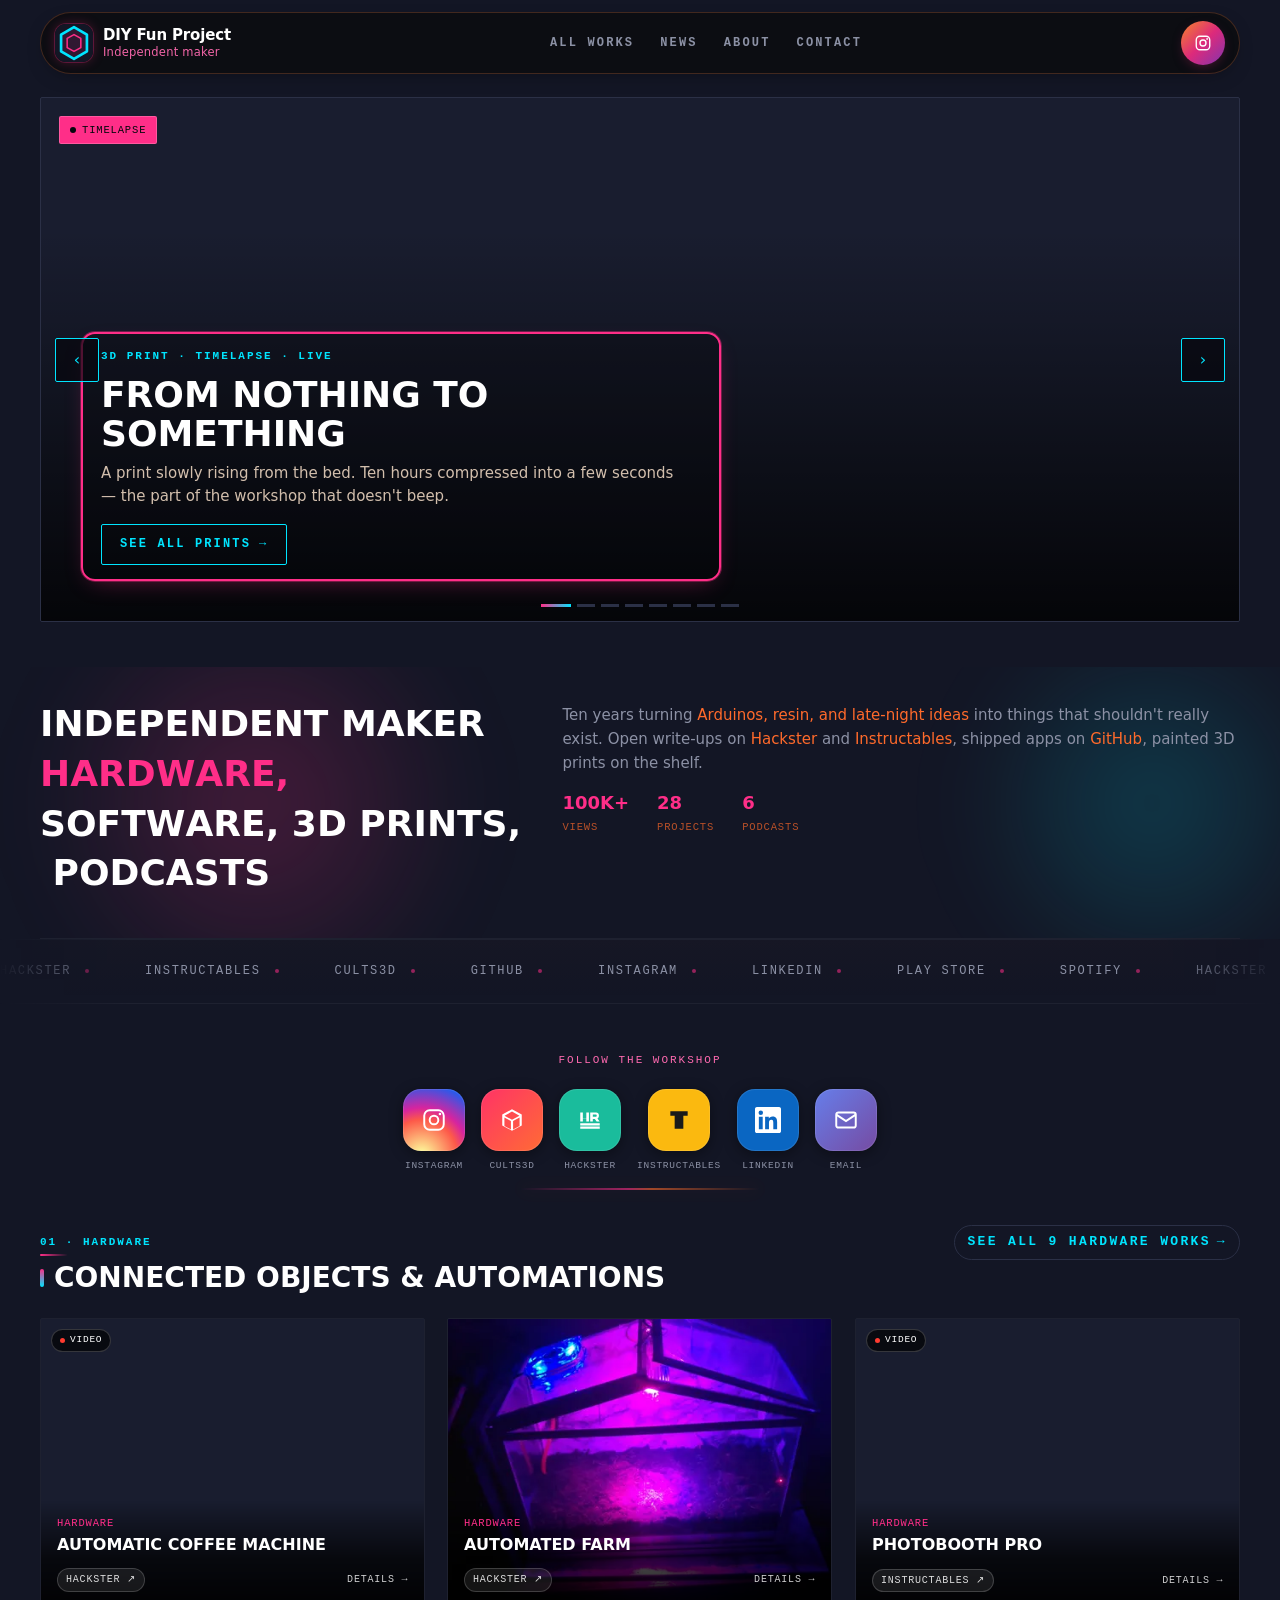
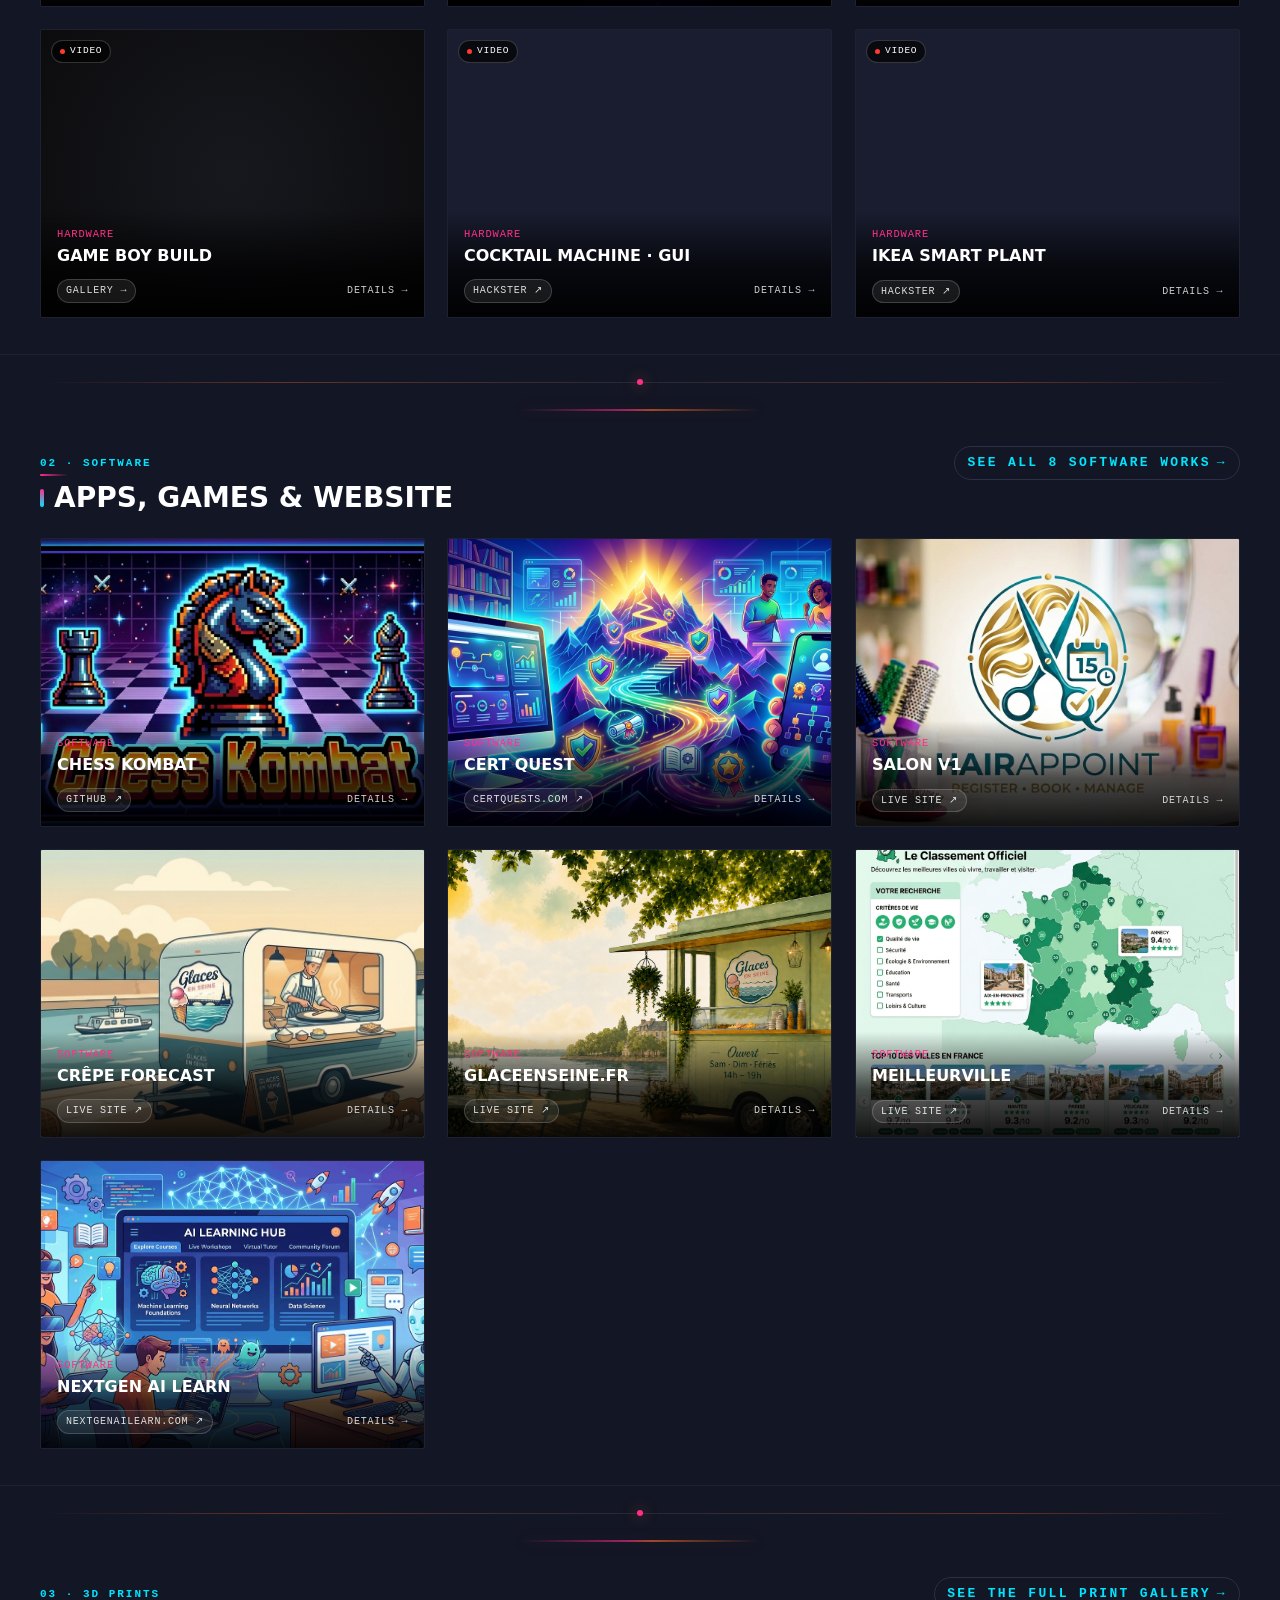
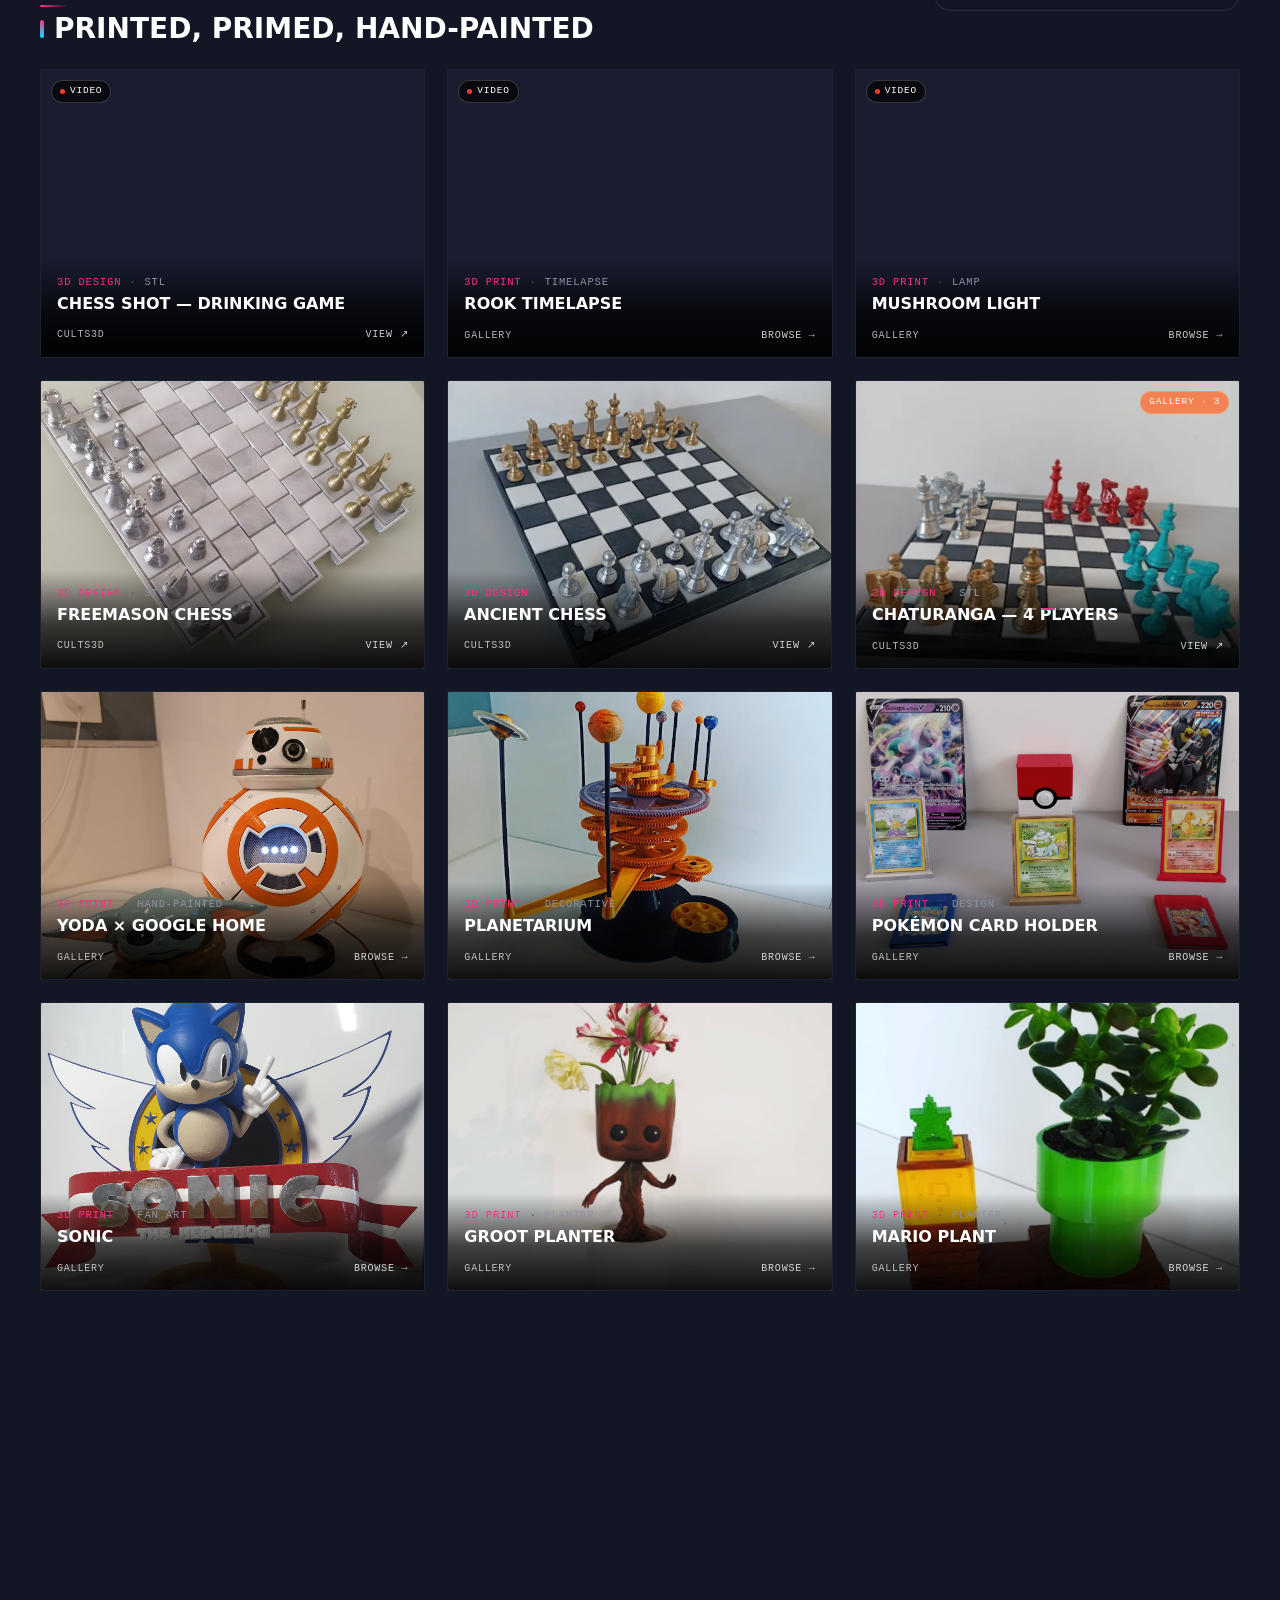
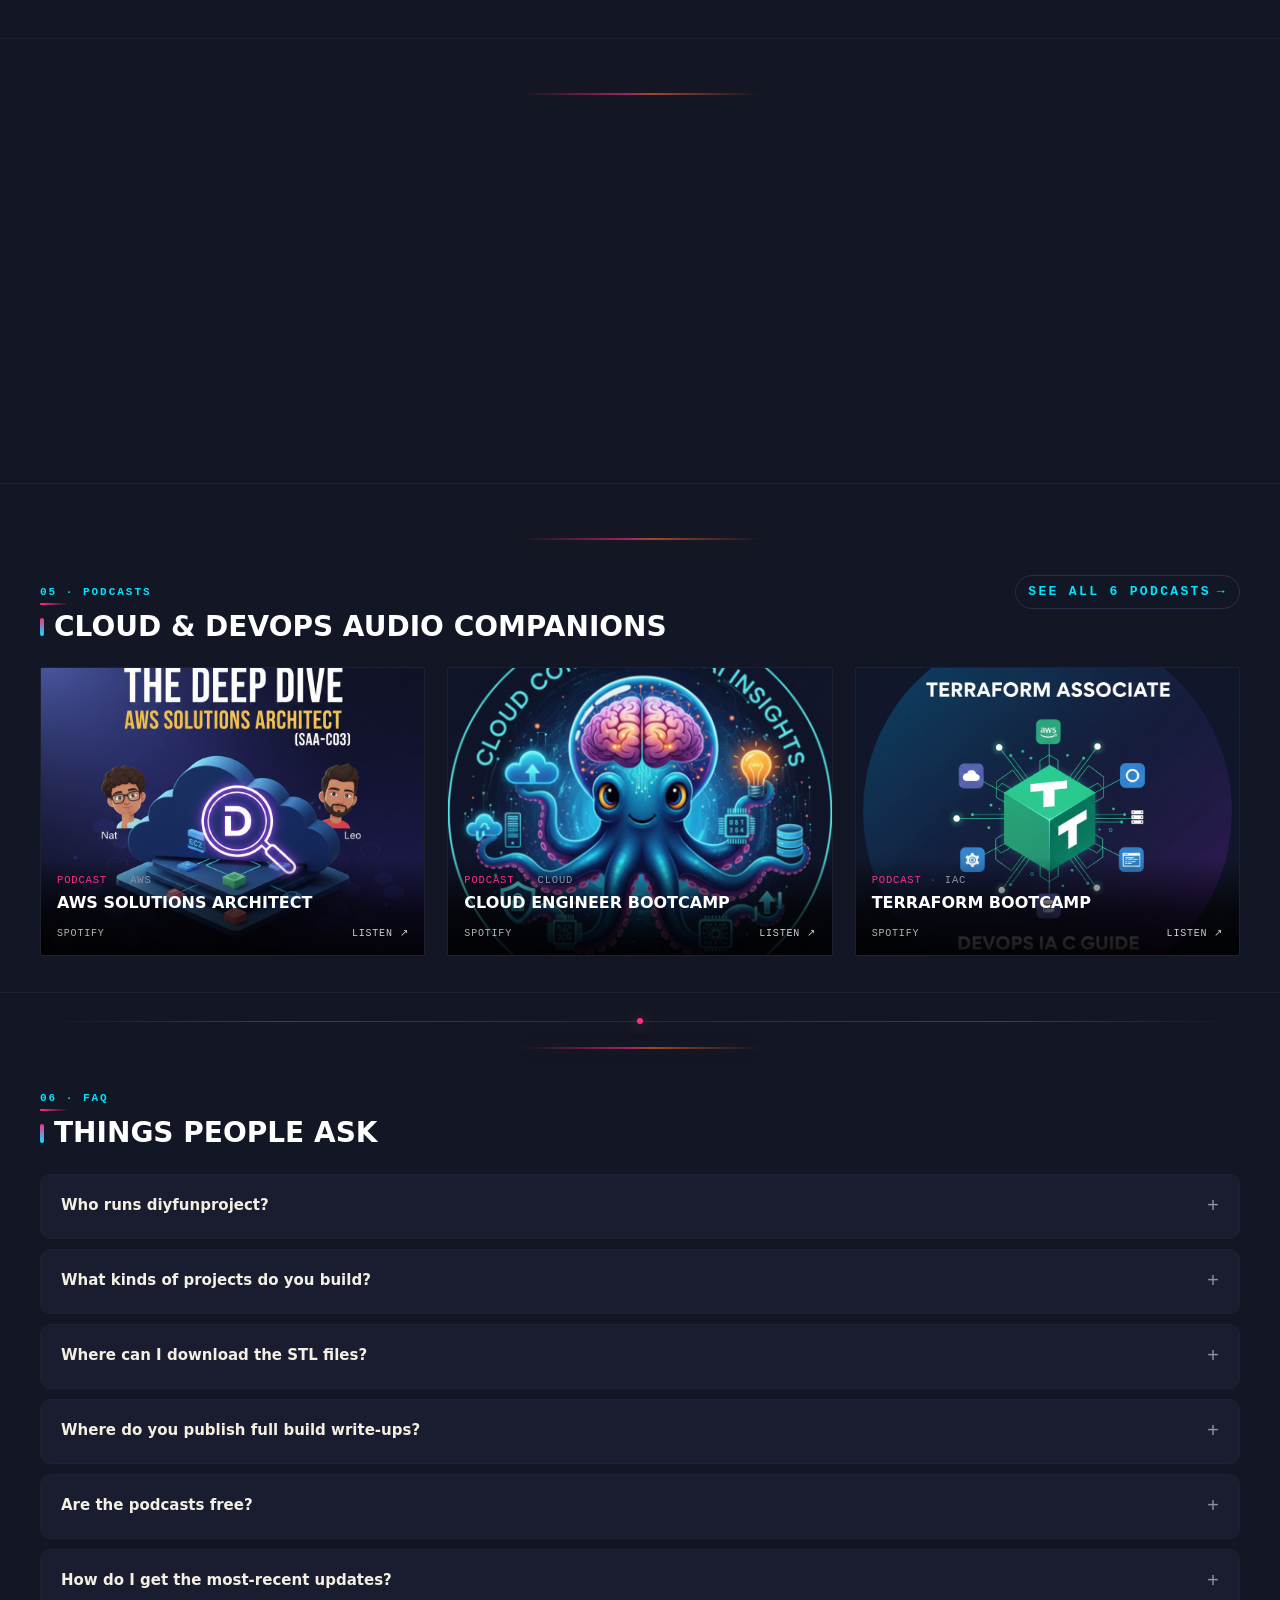
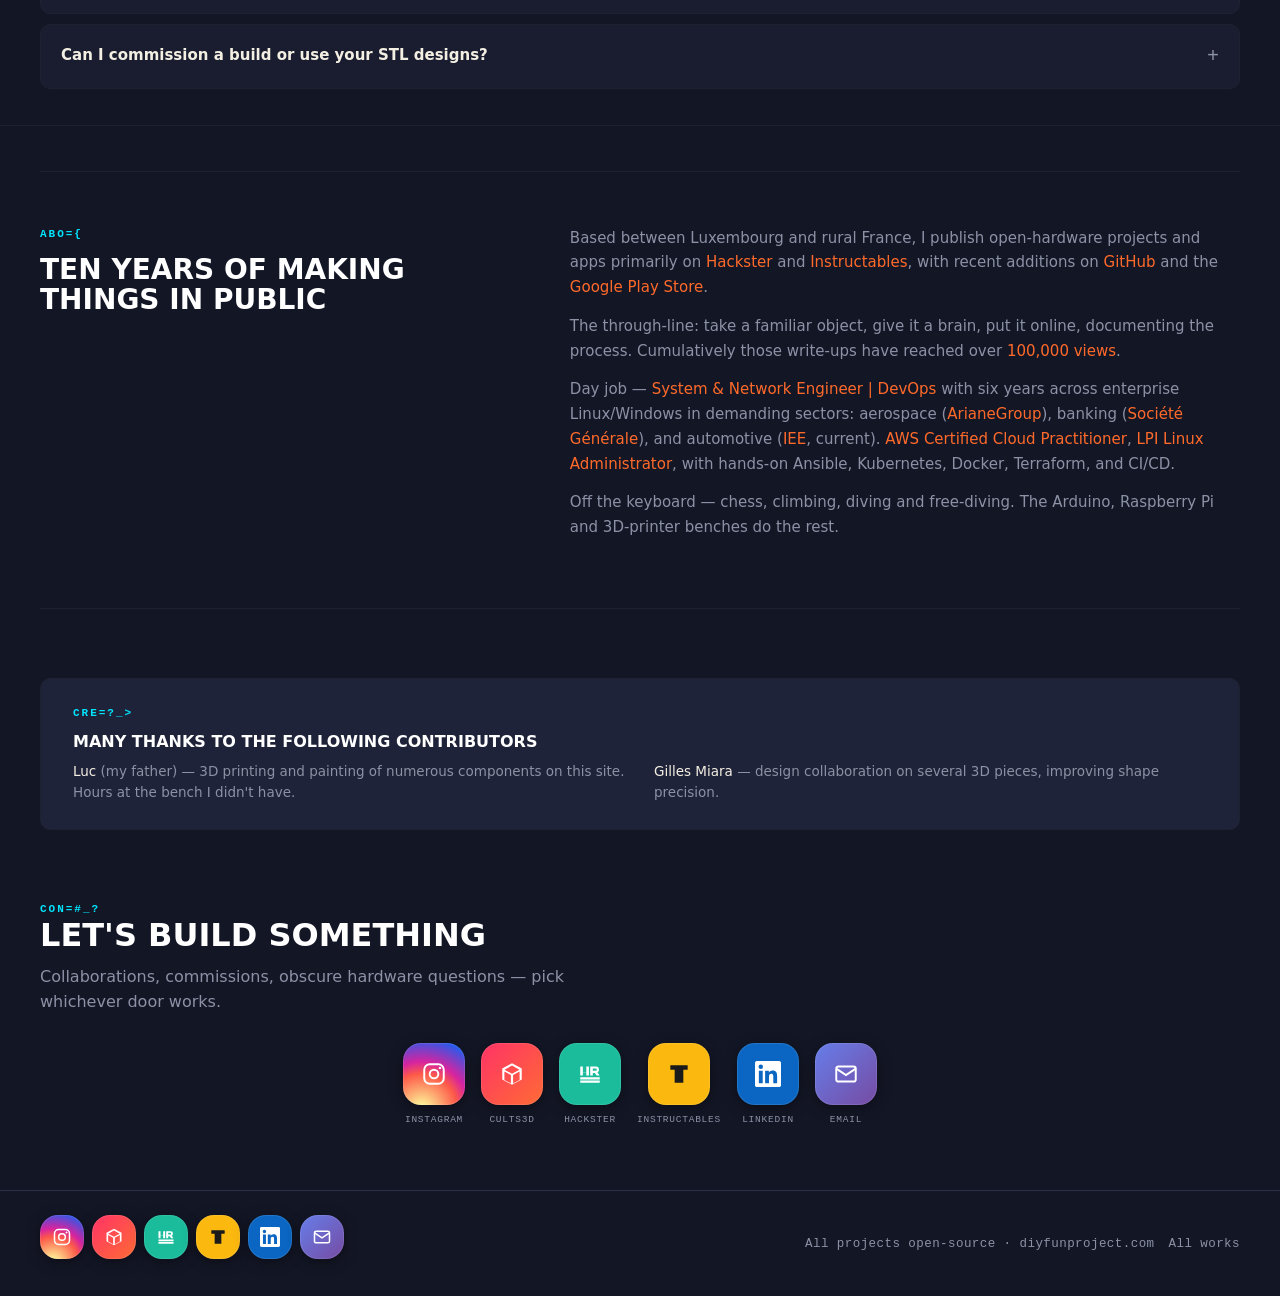
==== commit 33f19334: "fix: desktop click-blocker (page-curtain) + audit pass CRITICAL: .page-curtain défaut pointer-events" ====
--- a/index.html
+++ b/index.html
@@ -1064,7 +1064,18 @@
 <!-- Footer -->
 <footer>
   <div class="wrap">
-    <span>All projects open-source</span>
+    <div class="footer-socials social-colorful">
+      <a class="sc-instagram" href="https://www.instagram.com/diyfunproject/" target="_blank" rel="noopener" aria-label="Instagram"><span class="sc-icon-wrap"><svg viewBox="0 0 24 24" fill="none" stroke="currentColor" stroke-width="1.8"><rect x="3" y="3" width="18" height="18" rx="5"/><circle cx="12" cy="12" r="4"/><circle cx="17.5" cy="6.5" r="1.2" fill="currentColor" stroke="none"/></svg></span><span class="sc-label">Instagram</span></a>
+      <a class="sc-cults" href="https://cults3d.com/fr/utilisateurs/diyfunproject" target="_blank" rel="noopener" aria-label="Cults3D"><span class="sc-icon-wrap"><svg viewBox="0 0 24 24" fill="currentColor"><path d="M12 2 3 7v10l9 5 9-5V7l-9-5zm0 2.18 6.9 3.83L12 11.83 5.1 8.01 12 4.18zM5 9.66l6 3.33v7.77l-6-3.33V9.66zm14 0v7.77l-6 3.33v-7.77l6-3.33z"/></svg></span><span class="sc-label">Cults3D</span></a>
+      <a class="sc-hackster" href="https://www.hackster.io/thomassxt" target="_blank" rel="noopener" aria-label="Hackster"><span class="sc-icon-wrap"><svg viewBox="0 0 24 24" fill="currentColor"><path d="M3 5h2.4v5.3h3.2V5H11v8.4H8.6v-2.8H5.4v2.8H3V5zm9.2 0h5.5c1.5 0 2.5 1 2.5 2.5v.9c0 1-.5 1.8-1.3 2.2l2 2.8h-2.8L16.5 11h-1.9v2.4H12.2V5zm2.4 2v2h2.6c.6 0 1-.3 1-1s-.4-1-1-1h-2.6zM3 15h18v2H3v-2zm0 3h18v2H3v-2z"/></svg></span><span class="sc-label">Hackster</span></a>
+      <a class="sc-instructables" href="https://www.instructables.com/member/Thomas%20sxt/instructables/" target="_blank" rel="noopener" aria-label="Instructables"><span class="sc-icon-wrap"><svg viewBox="0 0 24 24" fill="currentColor"><path d="M4 4h16v4h-4v12H8V8H4V4zm6 6h4v8h-4v-8z"/></svg></span><span class="sc-label">Instructables</span></a>
+      <a class="sc-linkedin" href="https://www.linkedin.com/in/thomasfendrich" target="_blank" rel="noopener" aria-label="LinkedIn"><span class="sc-icon-wrap"><svg viewBox="0 0 24 24" fill="currentColor"><path d="M20.45 20.45h-3.56v-5.57c0-1.33-.02-3.04-1.85-3.04-1.85 0-2.14 1.45-2.14 2.95v5.66H9.34V9h3.41v1.56h.05c.48-.9 1.63-1.85 3.36-1.85 3.6 0 4.27 2.37 4.27 5.45v6.29zM5.34 7.43a2.06 2.06 0 1 1 0-4.13 2.06 2.06 0 0 1 0 4.13zM7.12 20.45H3.56V9h3.56v11.45zM22.22 0H1.77C.79 0 0 .77 0 1.72v20.56C0 23.23.79 24 1.77 24h20.45c.98 0 1.78-.77 1.78-1.72V1.72C24 .77 23.2 0 22.22 0z"/></svg></span><span class="sc-label">LinkedIn</span></a>
+      <a class="sc-email" href="contact.html" aria-label="Email"><span class="sc-icon-wrap"><svg viewBox="0 0 24 24" fill="none" stroke="currentColor" stroke-width="1.8"><rect x="3" y="5" width="18" height="14" rx="2"/><path d="m3 7 9 6 9-6"/></svg></span><span class="sc-label">Email</span></a>
+    </div>
+    <div class="footer-meta">
+      <span>All projects open-source · diyfunproject.com</span>
+      <span><a href="works.html">All works</a></span>
+    </div>
   </div>
 </footer>
 
--- a/styles.css
+++ b/styles.css
@@ -35,7 +35,9 @@
 
 html {
   scroll-behavior: smooth;
-  scroll-padding-top: 88px;
+  /* JS sets --nav-h to nav.offsetHeight; fallback ~76px matches the
+     desktop pill (12+8+38+8+12) so hash jumps don't overshoot or undershoot. */
+  scroll-padding-top: calc(var(--nav-h, 76px) + 12px);
   background: var(--bg);
   /* clip prevents horizontal scroll without creating a scroll container,
      so sticky nav + iOS momentum scroll keep working */
@@ -304,6 +306,10 @@
   background: rgba(28, 29, 34, 0.85);
   border: 1px solid var(--border);
   color: var(--text);
+  position: relative;
+  z-index: 2;
+  touch-action: manipulation;
+  -webkit-tap-highlight-color: transparent;
 }
 .nav-burger span {
   display: block;
@@ -543,11 +549,16 @@
   max-width: min(640px, calc(100% - clamp(40px, 8vw, 80px)));
   padding: 16px 20px;
   border-radius: 14px;
-  background: rgba(12, 12, 14, 0.6);
-  backdrop-filter: blur(10px);
-  -webkit-backdrop-filter: blur(10px);
-  border: 1.5px solid #ff2e88;
-  box-shadow: 0 8px 24px -10px rgba(255, 46, 136, 0.4);
+  /* Faint dark backdrop so the pink stroke has consistent contrast on
+     all 4 sides regardless of the image behind. */
+  background: rgba(0, 0, 0, 0.22);
+  backdrop-filter: none;
+  -webkit-backdrop-filter: none;
+  /* Inset shadow paints all 4 edges in one pass — never asymmetric. */
+  border: 0;
+  box-shadow: inset 0 0 0 2px #ff2e88,
+              0 0 0 1px rgba(255, 46, 136, 0.35),
+              0 8px 24px -10px rgba(255, 46, 136, 0.4);
 }
 .carousel-caption .eyebrow {
   color: rgba(255, 255, 255, 0.7);
@@ -1469,52 +1480,7 @@
 .modal-hero:empty { display: none; }
 .modal-hero img,
 .modal-hero video { width: 100%; height: 100%; object-fit: cover; display: block; background: #000; }
-.modal-hero.fit-contain img,
-.modal-hero.fit-contain video { object-fit: contain; }
-
-/* Modal gallery — swap between images with dots + arrows */
-.modal-hero.has-gallery { background: radial-gradient(circle at center, #17181e, #0c0c0e); }
-.modal-slide {
-  position: absolute; inset: 0;
-  opacity: 0;
-  transform: scale(1.02);
-  transition: opacity 0.5s var(--ease), transform 0.5s var(--ease);
-}
-.modal-slide.active { opacity: 1; transform: scale(1); }
-.modal-slide img { width: 100%; height: 100%; object-fit: contain; background: transparent; }
-.modal-gnav {
-  position: absolute; top: 50%;
-  transform: translateY(-50%);
-  width: 44px; height: 44px;
-  border-radius: 50%;
-  background: rgba(0,0,0,0.7);
-  border: 1px solid rgba(255,255,255,0.25);
-  color: #fff;
-  font-size: 20px;
-  line-height: 1;
-  display: flex; align-items: center; justify-content: center;
-  z-index: 3;
-  transition: background 0.2s var(--ease), border-color 0.2s var(--ease);
-}
-.modal-gnav:hover { background: rgba(0,0,0,0.9); border-color: var(--accent); color: var(--accent-warm); }
-.modal-gnav.prev { left: 10px; }
-.modal-gnav.next { right: 10px; }
-.modal-dots {
-  position: absolute; bottom: 12px; left: 50%;
-  transform: translateX(-50%);
-  display: flex; gap: 6px;
-  z-index: 3;
-}
-.modal-dot {
-  width: 22px; height: 3px;
-  border-radius: 2px;
-  background: rgba(255,255,255,0.3);
-  border: none;
-  cursor: pointer;
-  padding: 0;
-  transition: background 0.2s var(--ease);
-}
-.modal-dot.active { background: var(--accent); }
+
 .modal-body {
   padding: clamp(18px, 3vw, 26px);
   padding-right: clamp(40px, 5vw, 56px); /* leave room for the close X */
@@ -1538,38 +1504,6 @@
 }
 .modal-desc p:last-child { margin-bottom: 0; }
 .modal-desc b { color: var(--text); font-weight: 500; }
-.modal-side {
-  display: flex; flex-direction: column; gap: 14px;
-  padding: 16px;
-  border-radius: 10px;
-  border: 1px solid var(--border);
-  background: var(--surface);
-  align-self: start;
-}
-.modal-side-block .k {
-  font-family: var(--font-mono);
-  font-size: 10.5px;
-  letter-spacing: 0.08em;
-  text-transform: uppercase;
-  color: var(--muted);
-  margin-bottom: 4px;
-}
-.modal-side-block .v {
-  font-size: 13px;
-  color: var(--text);
-}
-.modal-tech {
-  display: flex; flex-wrap: wrap; gap: 5px;
-}
-.modal-tech span {
-  font-family: var(--font-mono);
-  font-size: 10.5px;
-  padding: 3px 8px;
-  border-radius: 6px;
-  border: 1px solid var(--border);
-  color: var(--text);
-  background: var(--bg-2);
-}
 .modal-ctas {
   display: flex; gap: 10px; flex-wrap: wrap;
   align-items: stretch;
@@ -2091,12 +2025,16 @@
    Premium motion layer — page transitions, tilt, magnetic, reveal upgrades
    ========================================================================== */
 
-/* Page transition curtain */
+/* Page transition curtain.
+   IMPORTANT: pointer-events MUST default to none. The intro animation moves
+   it off-screen via WAAPI, but if `animation.onfinish` ever fails to fire
+   (known Safari/Chromium edge cases with fill:forwards), the curtain stays
+   visually gone but still hit-testable, eating every click on the page. */
 .page-curtain {
   position: fixed;
   inset: 0;
   z-index: 1000;
-  pointer-events: all;
+  pointer-events: none;
   transform: translateY(0);
   background: linear-gradient(135deg, #0c0c0e 0%, #1a1a1f 50%, #0c0c0e 100%);
   display: flex;
@@ -2350,14 +2288,16 @@
     position: absolute;
     left: 16px; right: 16px; bottom: 24px;
     max-width: none;
-    /* Pink-outlined frame holding the title + CTA */
+    /* Transparent frame — image/video stays fully visible behind. */
     padding: 14px 16px;
-    background: rgba(12, 12, 14, 0.55);
-    -webkit-backdrop-filter: blur(6px);
-    backdrop-filter: blur(6px);
-    border: 1.5px solid #ff2e88;
+    background: rgba(0, 0, 0, 0.22);
+    -webkit-backdrop-filter: none;
+    backdrop-filter: none;
+    border: 0;
     border-radius: 14px;
-    box-shadow: 0 6px 20px -8px rgba(255, 46, 136, 0.45);
+    box-shadow: inset 0 0 0 2px #ff2e88,
+                0 0 0 1px rgba(255, 46, 136, 0.35),
+                0 6px 20px -8px rgba(255, 46, 136, 0.45);
     color: #fff;
   }
   .carousel-caption .eyebrow { display: none; }   /* one line of context only */
--- a/anime.css
+++ b/anime.css
@@ -200,22 +200,21 @@
 
 /* ---- Nav --------------------------------------------------------------- */
 
-body.anime .nav {
-  background: rgba(6, 7, 13, 0.92);
-  border-bottom: 1px solid var(--border);
-}
-body.anime .nav-brand {
-  width: 30px;
-  height: 30px;
-  border-radius: 6px;
-  background: url("favicon.svg") center/contain no-repeat;
+/* The .nav itself is now `position: fixed` with its own background pill in
+   styles.css. anime.css must not add its own bg/border-bottom — that
+   stretches a panel across the viewport behind the pill. */
+body.anime .nav { background: transparent; border-bottom: none; }
+
+/* IMPORTANT: do NOT shrink .nav-brand to 30×30. The brand is now a
+   logo-tile + 2-line wordmark layout (handled in styles.css). The old
+   anime override turned the whole brand into a 30×30 favicon block which
+   clipped the wordmark and caused the topbar to look "broken". */
+body.anime .nav-brand-logo {
   box-shadow: 0 0 0 1px rgba(255, 46, 136, 0.25), 0 0 12px rgba(255, 46, 136, 0.25);
-  transition: transform 0.2s var(--ease), box-shadow 0.2s var(--ease);
-}
-body.anime .nav-brand:hover {
-  background: url("favicon.svg") center/contain no-repeat;
+  transition: box-shadow 0.2s var(--ease);
+}
+body.anime .nav-brand:hover .nav-brand-logo {
   box-shadow: 0 0 0 1px rgba(0, 229, 255, 0.45), 0 0 16px rgba(0, 229, 255, 0.4);
-  transform: scale(1.06);
 }
 body.anime .nav-links a {
   font-family: var(--font-mono);
@@ -270,9 +269,9 @@
   border: 1px solid var(--border-hi);
   border-radius: 2px;
 }
-body.anime .carousel-caption {
-  border-left: 3px solid var(--accent);
-}
+/* The caption already has a full pink outline (styles.css) — don't add a
+   conflicting left border on top. */
+body.anime .carousel-caption { border-left: none; }
 body.anime .carousel-slide .video-badge {
   background: var(--accent);
   color: #06070d;
@@ -383,42 +382,24 @@
   background: var(--bg-2);
   border: 1px solid var(--accent);
   box-shadow: 0 0 50px rgba(255, 46, 136, 0.35);
-  width: min(880px, calc(100% - 24px));
-  max-height: 92vh;
-  overflow-y: auto;
-}
-/* Compact layout so the popup FITS without scrolling on most screens */
+  /* Width / max-height managed in styles.css for the new compact modal */
+}
+/* Hero image fills the box (no letterbox bars) — matches styles.css */
 body.anime .modal-hero {
-  aspect-ratio: unset;
-  height: clamp(180px, 32vh, 320px);
-  border-radius: 0;
   background: radial-gradient(circle at center, #1f2339, #0e1019);
 }
-/* When modal-hero carries a gallery, render the image fully contained + centered */
 body.anime .modal-hero img,
-body.anime .modal-slide img {
+body.anime .modal-hero video {
   width: 100%;
   height: 100%;
-  object-fit: contain !important;
-  object-position: center center !important;
+  object-fit: cover;
+  object-position: center;
   display: block;
 }
-/* Gallery nav arrows — smaller + offset so they don't hide the image */
-body.anime .modal-gnav { width: 32px; height: 32px; font-size: 14px; }
-body.anime .modal-gnav.prev { left: 8px; }
-body.anime .modal-gnav.next { right: 8px; }
+/* The modal-side / Stack panel is gone — single column body */
 body.anime .modal-body {
-  padding: 18px clamp(18px, 2.5vw, 26px) 22px;
-  gap: clamp(16px, 2.5vw, 24px);
-  grid-template-columns: 1.7fr 1fr;
-}
-body.anime .modal-ctas {
-  padding: 12px clamp(18px, 2.5vw, 26px);
-  gap: 10px;
-  display: flex;
-  flex-wrap: wrap;
-}
-body.anime .modal-ctas .btn { padding: 8px 14px; font-size: 11px; }
+  grid-template-columns: 1fr;
+}
 body.anime .modal h3 {
   font-family: var(--font-display);
   font-weight: 700;
@@ -440,38 +421,8 @@
   line-height: 1.55;
   margin-bottom: 8px;
 }
-body.anime .modal-side {
-  padding: 12px;
-  gap: 10px;
-  background: var(--surface);
-  border-color: var(--border-hi);
-  border-radius: 2px;
-}
-body.anime .modal-side-block .k { font-size: 10px; margin-bottom: 2px; color: var(--cyan); }
-body.anime .modal-side-block .v { font-size: 12px; }
-body.anime .modal-tech { gap: 6px; display: flex; flex-wrap: wrap; }
-body.anime .modal-tech span {
-  font-family: var(--font-mono);
-  font-size: 10px;
-  padding: 2px 6px;
-  border: 1px solid var(--border-hi);
-  color: var(--muted);
-  border-radius: 2px;
-}
-@media (max-width: 640px) {
-  body.anime .modal-body { grid-template-columns: 1fr; }
-}
-body.anime .modal h3 {
-  font-family: var(--font-display);
-  font-weight: 700;
-  text-transform: uppercase;
-  font-size: 20px;
-}
 body.anime .modal-close { color: var(--accent); border-color: var(--accent); }
 body.anime .modal-close:hover { background: var(--accent); color: #06070d; }
-body.anime .modal-gnav { color: var(--cyan); border-color: var(--cyan); }
-body.anime .modal-gnav:hover { background: var(--cyan); color: #06070d; border-color: var(--cyan); }
-body.anime .modal-dot.active { background: var(--accent); }
 
 
 /* ---- Per-card media positioning fixes -------------------------------- */
@@ -511,11 +462,11 @@
   object-fit: cover !important;
   object-position: 72% 50% !important;
 }
-/* Modal hero shows the full image: contain + same anchor point */
-.modal-hero img[src$="bannerup.png"],
-.modal-slide img[src$="bannerup.png"] {
-  object-fit: contain !important;
-  object-position: center center !important;
+/* Modal hero shows the same image with the anchor point — cover so it
+   fills the box (no letterbox bars). */
+.modal-hero img[src$="bannerup.png"] {
+  object-fit: cover !important;
+  object-position: 72% 50% !important;
 }
 
 /* Book grid: single card was stretching to full row width. Cap it. */
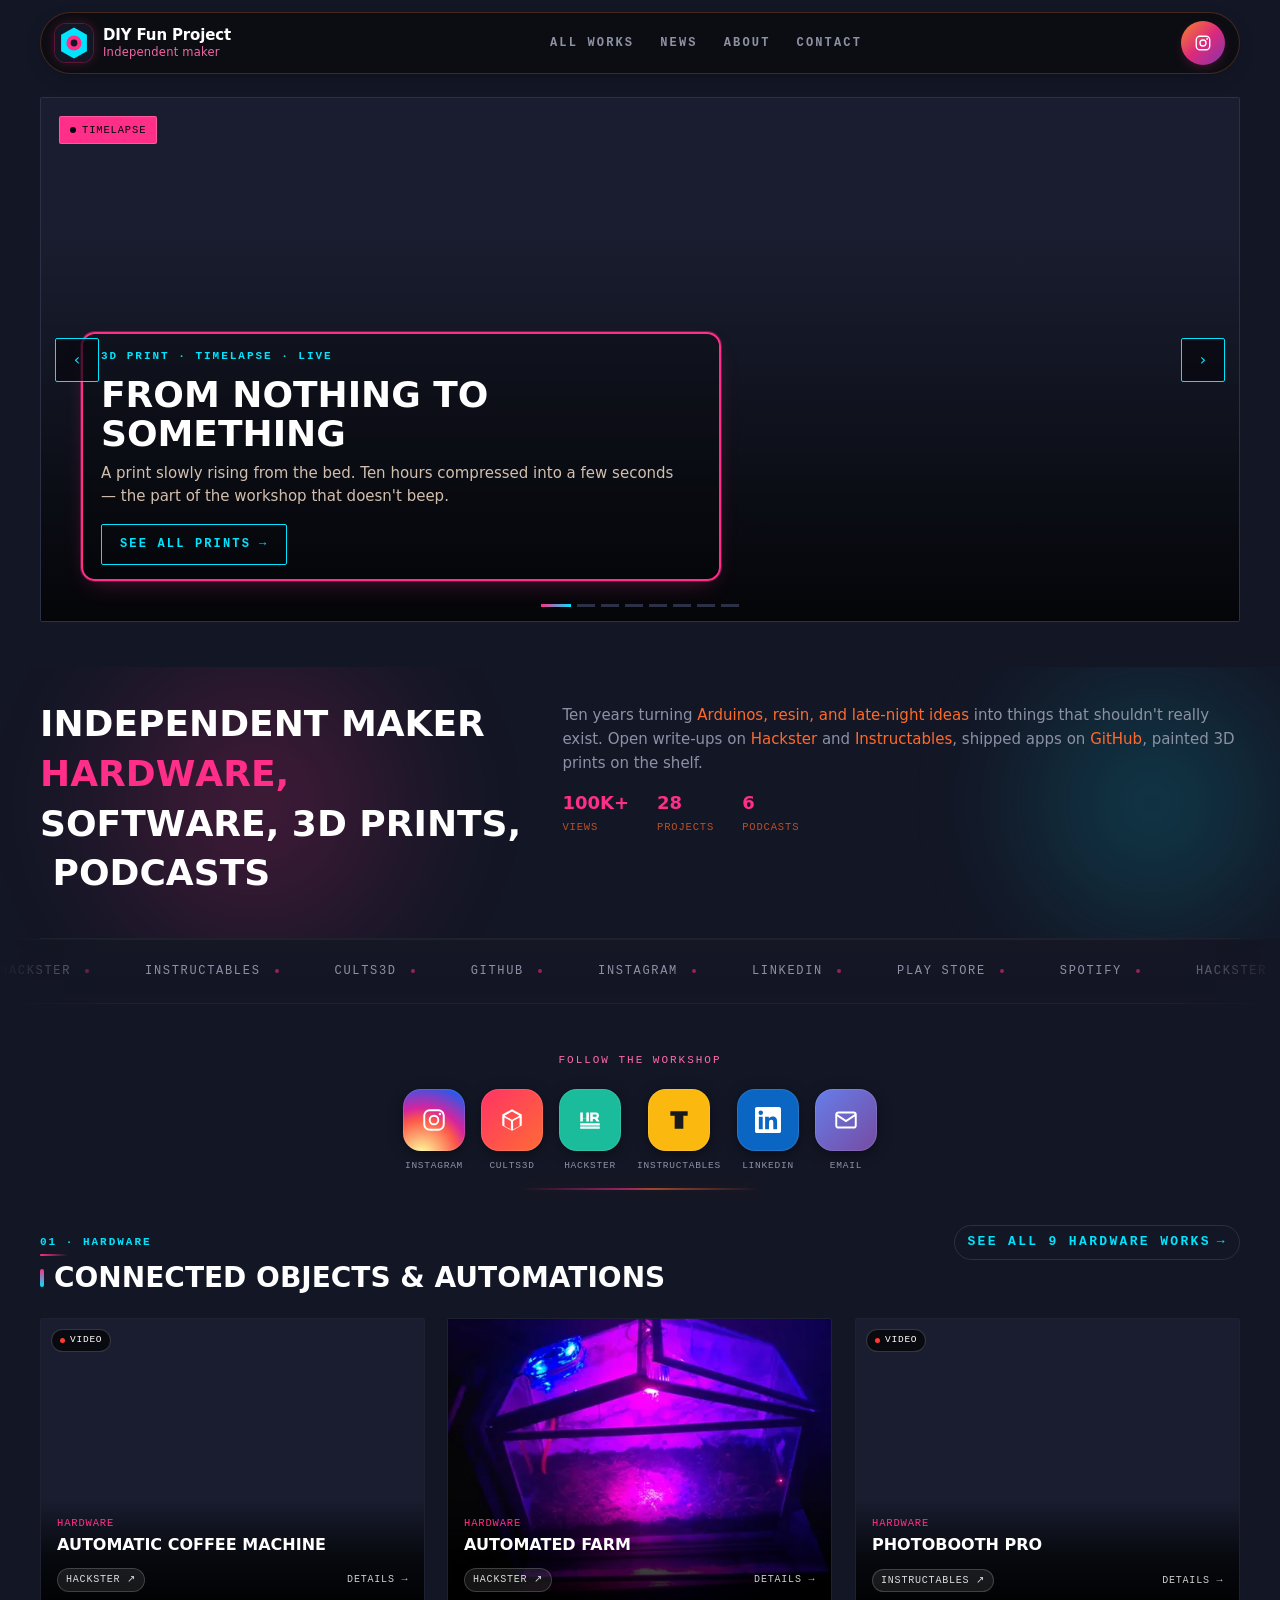
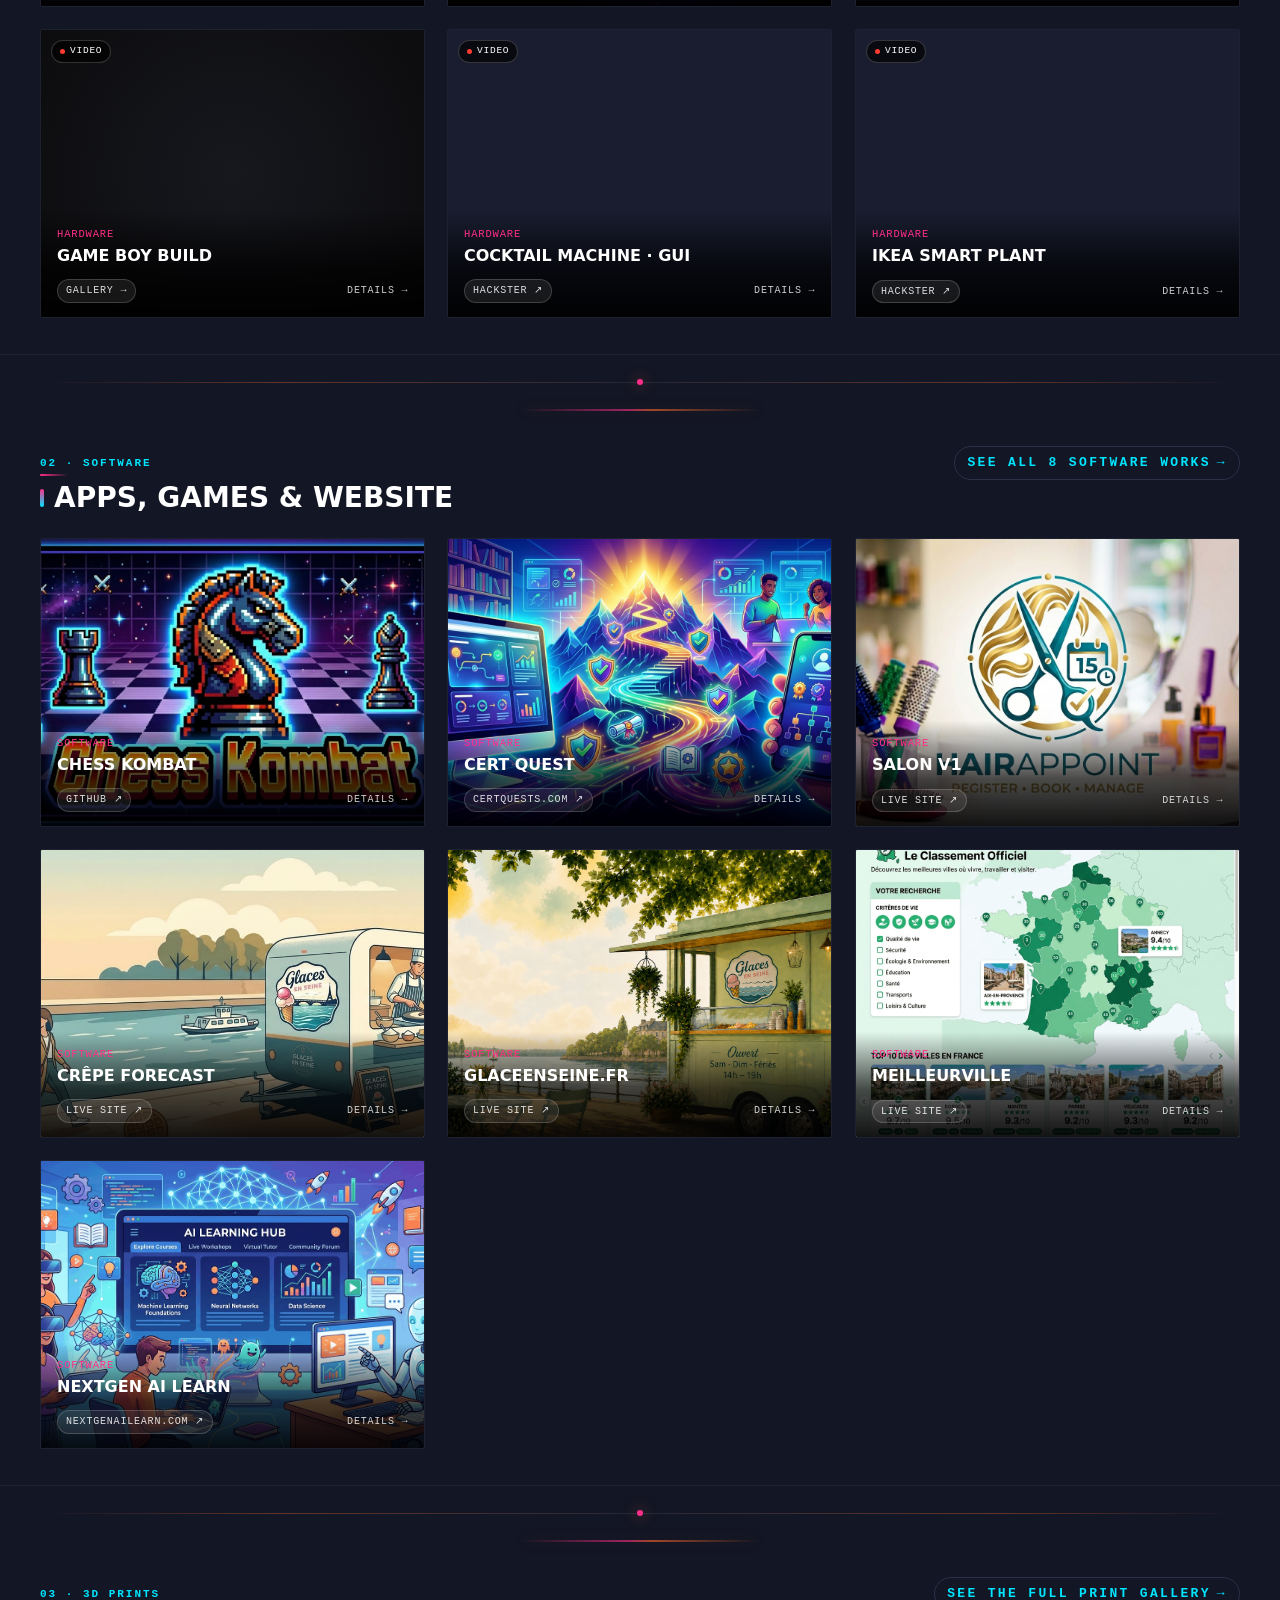
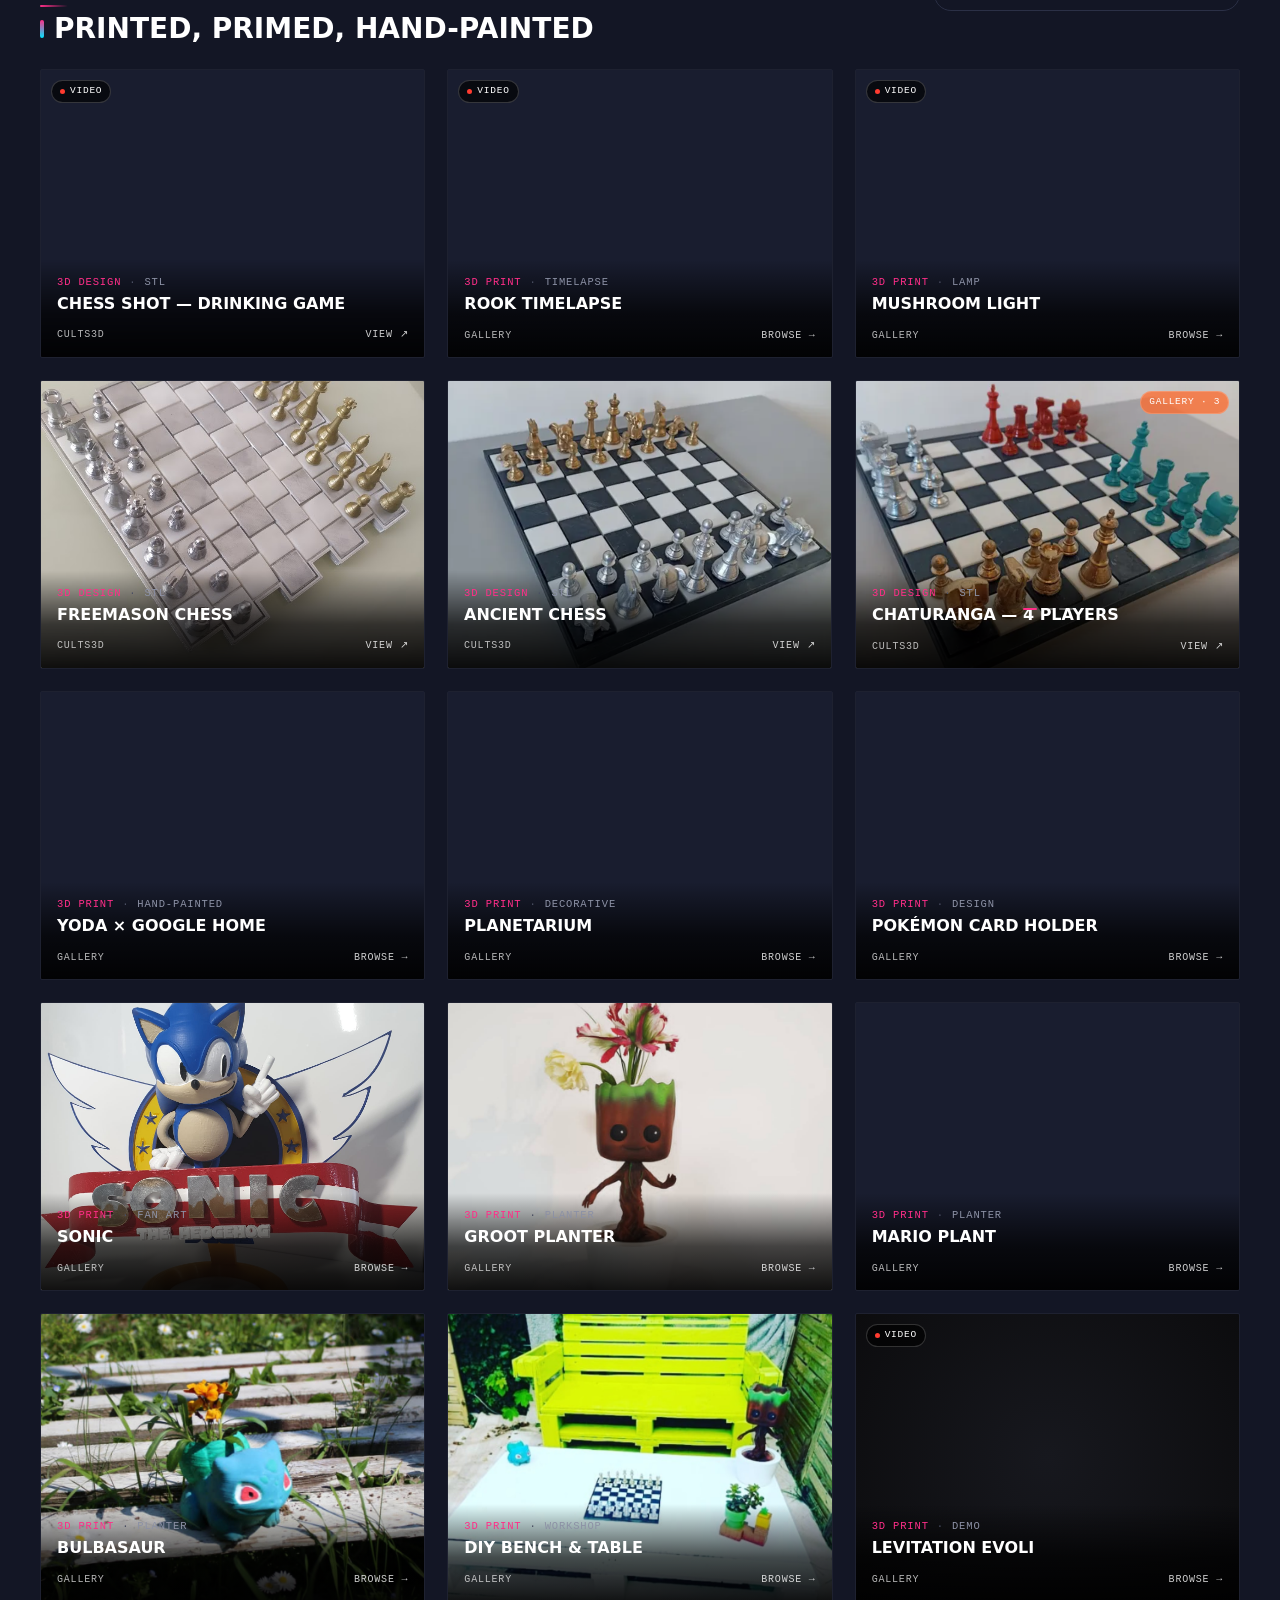
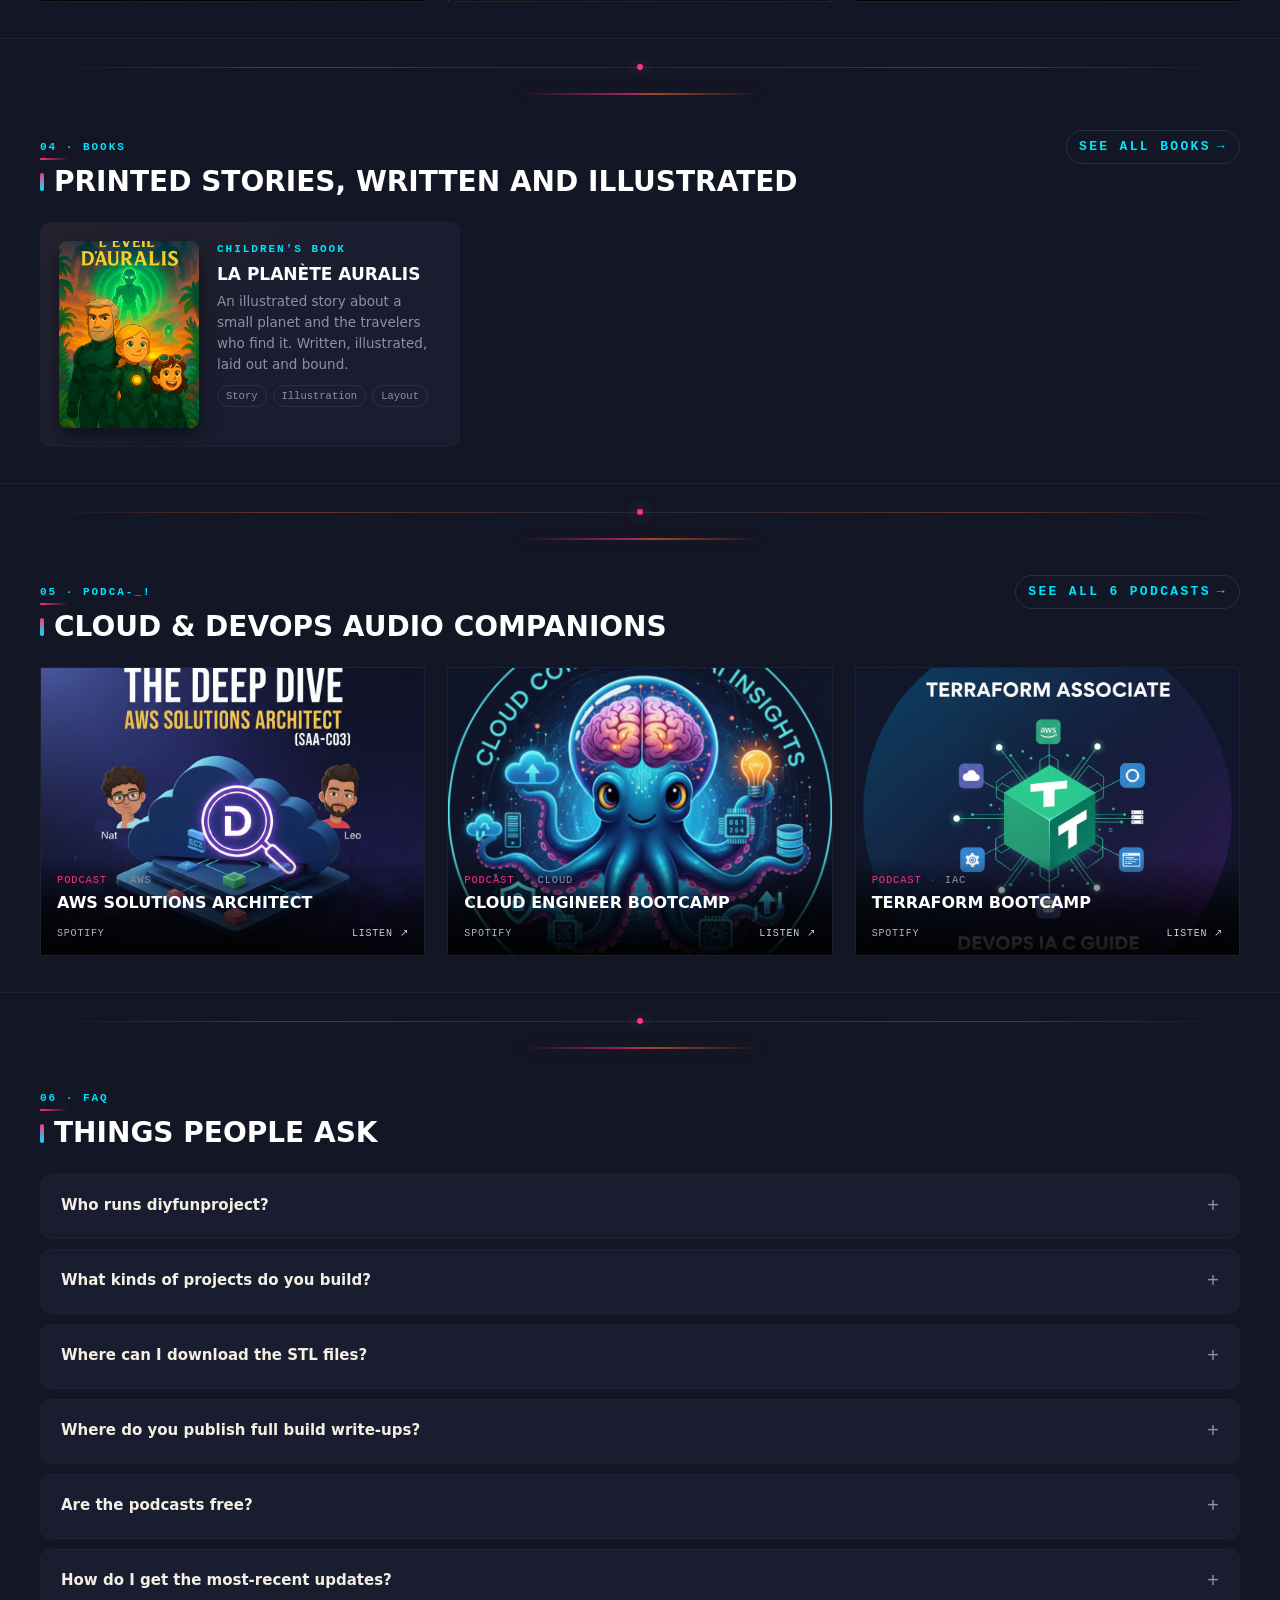
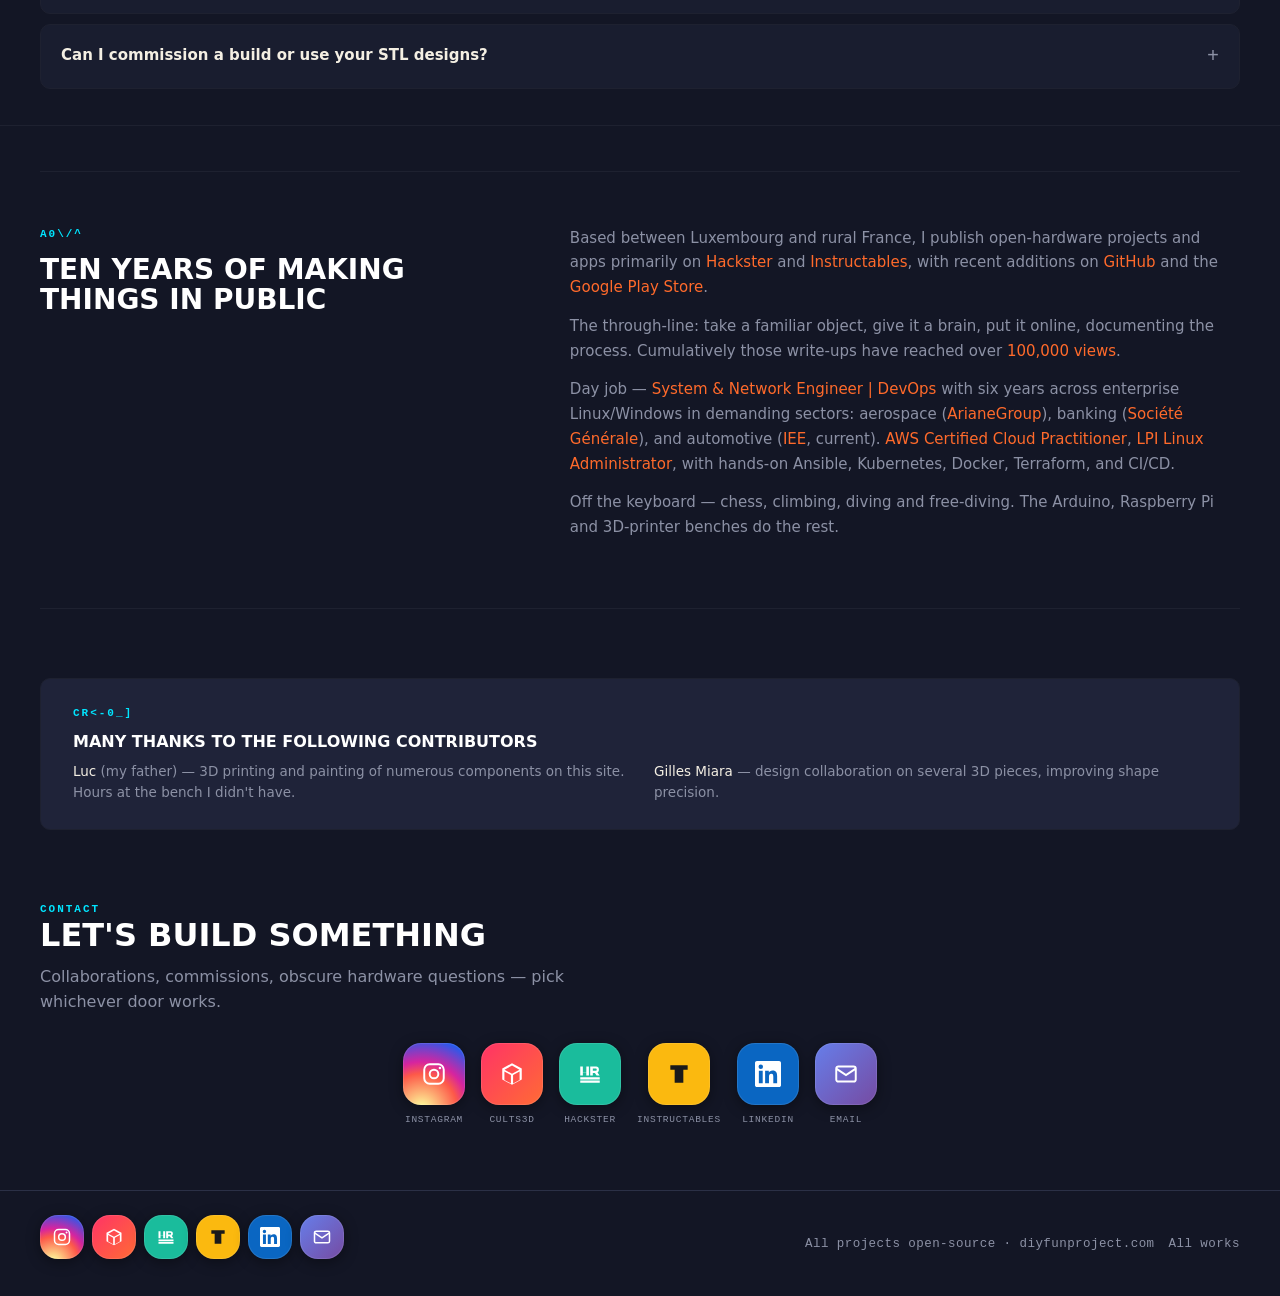
==== commit 6c66a043: "chore: audit pass — prune ~85MB unused assets, perf+a11y polish - Delete 90+ unused images (duplicat" ====
--- a/index.html
+++ b/index.html
@@ -45,7 +45,7 @@
 <link href="https://fonts.googleapis.com/css2?family=Space+Grotesk:wght@400;500;600;700&family=JetBrains+Mono:wght@400;500&display=swap" rel="stylesheet">
 
 <link rel="icon" type="image/svg+xml" href="favicon.svg">
-<link rel="apple-touch-icon" href="favicon.svg">
+<link rel="apple-touch-icon" href="apple-touch-icon.png">
 <link rel="manifest" href="/site.webmanifest">
 <link rel="mask-icon" href="favicon.svg" color="#ff2e88">
 
@@ -117,7 +117,7 @@
 <nav class="nav" id="nav" aria-label="Primary">
   <div class="nav-inner">
     <a href="#top" class="nav-brand" aria-label="DIY Fun Project — Home">
-      <span class="nav-brand-logo"><img src="favicon.svg" alt="" width="32" height="32"></span>
+      <span class="nav-brand-logo"><img src="favicon.svg" alt="" width="32" height="32" decoding="async"></span>
       <span class="nav-brand-text"><span class="nav-brand-title">DIY Fun Project</span><span class="nav-brand-tag">Independent maker</span></span>
     </a>
     <div class="nav-links">
@@ -173,17 +173,17 @@
         </div>
 
         <div class="carousel-slide">
-          <img src="images/bannerup.png" alt="Crêpe Forecast banner" loading="eager">
+          <img src="images/bannerup.jpg" alt="Glaces en Seine banner" loading="eager" decoding="async">
           <div class="carousel-caption">
-            <div class="eyebrow">Next.js · Dashboard</div>
-            <h2>Crêpe Forecast</h2>
-            <p>A weather-aware Sunday briefing for a crêpe caravan on the Quai de Seine. Weather in, batter percentage out.</p>
-            <a class="btn" href="works.html#software">View project <span class="arrow">→</span></a>
+            <div class="eyebrow">Next.js · Dashboard · Live site</div>
+            <h2>Glaces en Seine</h2>
+            <p>A weather-aware Sunday briefing for a crêpe / glace caravan on the Quai de Seine. Weather in, batter percentage out.</p>
+            <a class="btn" href="https://www.glaceenseine.fr/" target="_blank" rel="noopener">Visit website <span class="arrow">↗</span></a>
           </div>
         </div>
 
         <div class="carousel-slide" data-pos="top">
-          <img src="images/certquestup.png" alt="Cert Quest banner" loading="lazy">
+          <img src="images/certquestup.jpg" alt="Cert Quest banner" loading="lazy" decoding="async">
           <div class="carousel-caption">
             <div class="eyebrow">Mobile · Android · iOS</div>
             <h2>Cert Quest — IT certification, gamified</h2>
@@ -196,7 +196,7 @@
         </div>
 
         <div class="carousel-slide">
-          <img src="images/chesskombatc.png" alt="Chess Kombat" loading="lazy" decoding="async">
+          <img src="images/chesskombatc.jpg" alt="Chess Kombat" loading="lazy" decoding="async">
           <div class="carousel-caption">
             <div class="eyebrow">Android game · Pixel art</div>
             <h2>Chess Kombat</h2>
@@ -206,7 +206,7 @@
         </div>
 
         <div class="carousel-slide">
-          <img src="images/ikea-plant.jpg" alt="IKEA Smart Plant" loading="lazy">
+          <img src="images/ikea-plant.jpg" alt="IKEA Smart Plant" loading="lazy" decoding="async">
           <div class="carousel-caption">
             <div class="eyebrow">Hardware · IoT</div>
             <h2>IKEA Smart Plant</h2>
@@ -216,7 +216,7 @@
         </div>
 
         <div class="carousel-slide">
-          <img src="images/arduinofarm2.webp" alt="Automated Farm" loading="lazy">
+          <img src="images/arduinofarm2.webp" alt="Automated Farm" loading="lazy" decoding="async">
           <div class="carousel-caption">
             <div class="eyebrow">Hardware · IoT</div>
             <h2>Automated Farm</h2>
@@ -226,7 +226,7 @@
         </div>
 
         <div class="carousel-slide">
-          <img src="images/chaturanga-4player.jpg" alt="Chaturanga 4-player chess set" loading="lazy">
+          <img src="images/chaturanga-4player.jpg" alt="Chaturanga 4-player chess set" loading="lazy" decoding="async">
           <div class="carousel-caption">
             <div class="eyebrow">3D Design · STL · Cults3D</div>
             <h2>Chaturanga — 4-player chess</h2>
@@ -236,7 +236,7 @@
         </div>
 
         <div class="carousel-slide">
-          <img src="images/pokemoncardholdercarroussel.png" alt="Pokémon card holder — 3D print">
+          <img src="images/pokemoncardholdercarroussel.jpg" alt="Pokémon card holder — 3D print" decoding="async">
           <div class="carousel-caption">
             <div class="eyebrow">3D Print · Design · Cults3D</div>
             <h2>Pokémon card holder</h2>
@@ -358,7 +358,7 @@
          data-desc="<p>A compact greenhouse rig driven by Arduino Uno. Soil moisture decides when to water; photoresistor decides when to light; timer handles ventilation. Three actuators behind a 4-ch I²C relay.</p>"
          data-tech="Arduino Uno,4-ch I²C relay,Soil moisture,12V fan,Grow bulb,Pump"
          data-link="https://www.hackster.io/thomassxt/automated-farm-fan-lights-water-pump-8b1102" data-link-label="View on Hackster">
-        <div class="card-media"><img src="images/arduinofarm.webp" alt="Automated Farm" loading="lazy"></div>
+        <div class="card-media"><img src="images/arduinofarm.webp" alt="Automated Farm" loading="lazy" decoding="async"></div>
         <div class="card-body">
           <div class="card-meta"><span class="tag">Hardware</span></div>
           <h3>Automated Farm</h3>
@@ -477,9 +477,9 @@
          data-duration="Strategy" data-difficulty="Pixel art"
          data-desc="<p>A pixel-art chess engine with a fighting-game twist. Multiple game modes, a story campaign, HP bars tied to captured material. Runs on mobile.</p><p>→ <a href='chess-kombat.html'>Read the full project page</a></p>"
          data-tech="Mobile,Strategy,Pixel art"
-         data-img="images/chesskombatc.png"
+         data-img="images/chesskombatc.jpg"
          data-link="https://github.com/daitenkutarojurai-ai/Chess-kombat" data-link-label="Source on GitHub">
-        <div class="card-media"><img src="images/chesskombatc.png" alt="Chess Kombat banner" loading="lazy"></div>
+        <div class="card-media"><img src="images/chesskombatc.jpg" alt="Chess Kombat banner" loading="lazy" decoding="async"></div>
         <div class="card-body">
           <div class="card-meta"><span class="tag">Software</span></div>
           <h3>Chess Kombat</h3>
@@ -496,10 +496,10 @@
          data-duration="Education" data-difficulty="Certification"
          data-desc="<p>A gamified cert trainer covering a range of IT exams. Play through question packs, track progress, study smarter.</p><p><b>Android app — coming soon on Play Store.</b></p><p>→ <a href='cert-quest.html'>Read the full project page</a></p>"
          data-tech="Mobile,Web,Education"
-         data-img="images/certquestup.png"
+         data-img="images/certquestup.jpg"
          data-link="https://certquests.com/" data-link-label="Visit certquests.com"
          data-link2="#" data-link2-label="Get on Play Store">
-        <div class="card-media"><img src="images/certquestup.png" alt="Cert Quest banner" loading="lazy"></div>
+        <div class="card-media"><img src="images/certquestup.jpg" alt="Cert Quest banner" loading="lazy" decoding="async"></div>
         <div class="card-body">
           <div class="card-meta"><span class="tag">Software</span></div>
           <h3>Cert Quest</h3>
@@ -518,7 +518,7 @@
          data-tech="Web,Booking,Payments"
          data-img="images/salonv1.png"
          data-link="https://salon-v1-eight.vercel.app/" data-link-label="Open the live site">
-        <div class="card-media"><img src="images/salonv1.png" alt="Salon V1" loading="lazy"></div>
+        <div class="card-media"><img src="images/salonv1.png" alt="Salon V1" loading="lazy" decoding="async"></div>
         <div class="card-body">
           <div class="card-meta"><span class="tag">Software</span></div>
           <h3>Salon V1</h3>
@@ -535,9 +535,9 @@
          data-duration="Weather-driven" data-difficulty="Forecast"
          data-desc="<p>A weather-aware Sunday briefing for the family caravan <i>Glaces en Seine</i> (crêpes, gaufres, glaces) on the Seine. Weather forecast in, batter recipe and staffing plan out.</p><p>→ <a href='glaces-en-seine.html'>Read the full project page</a></p>"
          data-tech="Web,Weather,Forecast"
-         data-img="images/bannerup.png"
+         data-img="images/bannerup.jpg"
          data-link="https://crepesforecast.vercel.app/" data-link-label="Open the live site">
-        <div class="card-media"><img src="images/bannerup.png" alt="Crêpe Forecast dashboard" loading="lazy"></div>
+        <div class="card-media"><img src="images/bannerup.jpg" alt="Crêpe Forecast dashboard" loading="lazy" decoding="async"></div>
         <div class="card-body">
           <div class="card-meta"><span class="tag">Software</span></div>
           <h3>Crêpe Forecast</h3>
@@ -556,7 +556,7 @@
          data-tech="Static HTML,Email,Brevo,n8n"
          data-img="images/glaceenseine-fr.png"
          data-link="https://glaceenseine.fr/" data-link-label="Open glaceenseine.fr">
-        <div class="card-media"><img src="images/glaceenseine-fr.png" alt="glaceenseine.fr" loading="lazy"></div>
+        <div class="card-media"><img src="images/glaceenseine-fr.png" alt="glaceenseine.fr" loading="lazy" decoding="async"></div>
         <div class="card-body">
           <div class="card-meta"><span class="tag">Software</span></div>
           <h3>glaceenseine.fr</h3>
@@ -575,7 +575,7 @@
          data-tech="Next.js,INSEE,data.gouv.fr,Tailwind"
          data-img="images/meilleurville.png"
          data-link="https://www.mavilleideale.fr/" data-link-label="Open the live site">
-        <div class="card-media"><img src="images/meilleurville.png" alt="MeilleurVille" loading="lazy"></div>
+        <div class="card-media"><img src="images/meilleurville.png" alt="MeilleurVille" loading="lazy" decoding="async"></div>
         <div class="card-body">
           <div class="card-meta"><span class="tag">Software</span></div>
           <h3>MeilleurVille</h3>
@@ -594,7 +594,7 @@
          data-tech="Next.js,Education,AI/ML"
          data-img="images/nextgenailearn.png"
          data-link="https://nextgenailearn.com/" data-link-label="Open nextgenailearn.com">
-        <div class="card-media"><img src="images/nextgenailearn.png" alt="NextGen AI Learn" loading="lazy"></div>
+        <div class="card-media"><img src="images/nextgenailearn.png" alt="NextGen AI Learn" loading="lazy" decoding="async"></div>
         <div class="card-body">
           <div class="card-meta"><span class="tag">Software</span></div>
           <h3>NextGen AI Learn</h3>
@@ -678,7 +678,7 @@
          data-link="https://cults3d.com/en/3d-model/game/freemason-chess"
          data-link-label="View on Cults3D"
          href="https://cults3d.com/en/3d-model/game/freemason-chess" target="_blank" rel="noopener">
-        <div class="card-media"><img src="images/freemaconchess.jpg" alt="Freemason chess set" loading="lazy"></div>
+        <div class="card-media"><img src="images/freemaconchess.jpg" alt="Freemason chess set" loading="lazy" decoding="async"></div>
         <div class="card-body">
           <div class="card-meta"><span class="tag">3D Design</span><span class="sep">·</span><span>STL</span></div>
           <h3>Freemason chess</h3>
@@ -697,7 +697,7 @@
          data-link="https://cults3d.com/en/3d-model/game/diyfunproject-2"
          data-link-label="View on Cults3D"
          href="https://cults3d.com/en/3d-model/game/diyfunproject-2" target="_blank" rel="noopener">
-        <div class="card-media"><img src="images/ancientchess.png" alt="Ancient chess set" loading="lazy"></div>
+        <div class="card-media"><img src="images/ancientchess.png" alt="Ancient chess set" loading="lazy" decoding="async"></div>
         <div class="card-body">
           <div class="card-meta"><span class="tag">3D Design</span><span class="sep">·</span><span>STL</span></div>
           <h3>Ancient chess</h3>
@@ -718,9 +718,9 @@
          href="https://cults3d.com/en/3d-model/game/chess-4-players-chaturanga" target="_blank" rel="noopener">
         <div class="card-slider" data-interval="2800">
           <span class="slider-badge">Gallery · 3</span>
-          <div class="slide active"><img src="images/chatarunga1.png" alt="Chaturanga 4-player chess" loading="lazy"></div>
-          <div class="slide"><img src="images/chatarunga2.png" alt="Chaturanga 4-player chess — alt view" loading="lazy"></div>
-          <div class="slide"><img src="images/chaturanga-4player.jpg" alt="Chaturanga 4-player chess — printed set" loading="lazy"></div>
+          <div class="slide active"><img src="images/chatarunga1.png" alt="Chaturanga 4-player chess" loading="lazy" decoding="async"></div>
+          <div class="slide"><img src="images/chatarunga2.png" alt="Chaturanga 4-player chess — alt view" loading="lazy" decoding="async"></div>
+          <div class="slide"><img src="images/chaturanga-4player.jpg" alt="Chaturanga 4-player chess — printed set" loading="lazy" decoding="async"></div>
         </div>
         <div class="card-body">
           <div class="card-meta"><span class="tag">3D Design</span><span class="sep">·</span><span>STL</span></div>
@@ -731,7 +731,7 @@
       </a>
 
       <a class="card reveal" href="works.html#print">
-        <div class="card-media pos-upper"><img src="images/yoda-googlehome.jpg" alt="Yoda × Google Home" loading="lazy"></div>
+        <div class="card-media pos-upper"><img src="images/yoda-googlehome.jpg" alt="Yoda × Google Home" loading="lazy" decoding="async"></div>
         <div class="card-body">
           <div class="card-meta"><span class="tag">3D Print</span><span class="sep">·</span><span>Hand-painted</span></div>
           <h3>Yoda × Google Home</h3>
@@ -741,7 +741,7 @@
       </a>
 
       <a class="card reveal" data-delay="1" href="works.html#print">
-        <div class="card-media"><img src="images/planetorium1.jpg" alt="Planetarium 1" loading="lazy"></div>
+        <div class="card-media"><img src="images/planetorium1.jpg" alt="Planetarium 1" loading="lazy" decoding="async"></div>
         <div class="card-body">
           <div class="card-meta"><span class="tag">3D Print</span><span class="sep">·</span><span>Decorative</span></div>
           <h3>Planetarium</h3>
@@ -751,7 +751,7 @@
       </a>
 
       <a class="card reveal" data-delay="2" href="works.html#print">
-        <div class="card-media" data-pos="top"><img src="images/pokemoncardholdercarroussel.png" alt="Pokémon card holder 3D print" loading="lazy"></div>
+        <div class="card-media" data-pos="top"><img src="images/pokemoncardholdercarroussel.jpg" alt="Pokémon card holder 3D print" loading="lazy" decoding="async"></div>
         <div class="card-body">
           <div class="card-meta"><span class="tag">3D Print</span><span class="sep">·</span><span>Design</span></div>
           <h3>Pokémon card holder</h3>
@@ -761,7 +761,7 @@
       </a>
 
       <a class="card reveal" data-delay="3" href="works.html#print">
-        <div class="card-media sonic-pos"><img src="images/sonic3d.jpg" alt="Sonic 3D print" loading="lazy"></div>
+        <div class="card-media sonic-pos"><img src="images/sonic3d.jpg" alt="Sonic 3D print" loading="lazy" decoding="async"></div>
         <div class="card-body">
           <div class="card-meta"><span class="tag">3D Print</span><span class="sep">·</span><span>Fan art</span></div>
           <h3>Sonic</h3>
@@ -771,7 +771,7 @@
       </a>
 
       <a class="card reveal" href="works.html#print">
-        <div class="card-media"><img src="images/biggrootflower.jpg" alt="Big Groot planter" loading="lazy"></div>
+        <div class="card-media"><img src="images/biggrootflower.jpg" alt="Big Groot planter" loading="lazy" decoding="async"></div>
         <div class="card-body">
           <div class="card-meta"><span class="tag">3D Print</span><span class="sep">·</span><span>Planter</span></div>
           <h3>Groot planter</h3>
@@ -781,7 +781,7 @@
       </a>
 
       <a class="card reveal" data-delay="1" href="works.html#print">
-        <div class="card-media"><img src="images/mario-plant.jpg" alt="Mario plant pot" loading="lazy"></div>
+        <div class="card-media"><img src="images/mario-plant.jpg" alt="Mario plant pot" loading="lazy" decoding="async"></div>
         <div class="card-body">
           <div class="card-meta"><span class="tag">3D Print</span><span class="sep">·</span><span>Planter</span></div>
           <h3>Mario plant</h3>
@@ -791,7 +791,7 @@
       </a>
 
       <a class="card reveal" data-delay="2" href="works.html#print">
-        <div class="card-media"><img src="images/bulbizarre.jpg" alt="Bulbasaur planter" loading="lazy"></div>
+        <div class="card-media"><img src="images/bulbizarre.jpg" alt="Bulbasaur planter" loading="lazy" decoding="async"></div>
         <div class="card-body">
           <div class="card-meta"><span class="tag">3D Print</span><span class="sep">·</span><span>Planter</span></div>
           <h3>Bulbasaur</h3>
@@ -801,7 +801,7 @@
       </a>
 
       <a class="card reveal" data-delay="3" href="works.html#print">
-        <div class="card-media"><img src="images/diy-bench-table.jpg" alt="DIY bench and table" loading="lazy"></div>
+        <div class="card-media"><img src="images/diy-bench-table.jpg" alt="DIY bench and table" loading="lazy" decoding="async"></div>
         <div class="card-body">
           <div class="card-meta"><span class="tag">3D Print</span><span class="sep">·</span><span>Workshop</span></div>
           <h3>DIY bench &amp; table</h3>
@@ -838,7 +838,7 @@
     </div>
     <div class="book-grid">
       <a class="book-card reveal" href="https://canva.link/v9djylwzqxwyyfr" target="_blank" rel="noopener">
-        <div class="book-cover"><img src="images/planeteauralis.png" alt="La planète Auralis — cover"></div>
+        <div class="book-cover"><img src="images/planeteauralis.png" alt="La planète Auralis — cover" decoding="async"></div>
         <div class="book-meta">
           <div class="eyebrow">Children's book</div>
           <h3>La planète Auralis</h3>
@@ -862,7 +862,7 @@
     </div>
     <div class="works-grid">
       <a class="card reveal" href="https://open.spotify.com/show/5bVErIehwL8N2vWlrc568o" target="_blank" rel="noopener">
-        <div class="card-media"><img src="images/awssolutionsarchotectpodcast.png" alt="AWS Solutions Architect podcast" loading="lazy"></div>
+        <div class="card-media"><img src="images/awssolutionsarchotectpodcast.jpg" alt="AWS Solutions Architect podcast" loading="lazy" decoding="async"></div>
         <div class="card-body">
           <div class="card-meta"><span class="tag">Podcast</span><span class="sep">·</span><span>AWS</span></div>
           <h3>AWS Solutions Architect</h3>
@@ -872,7 +872,7 @@
       </a>
 
       <a class="card reveal" data-delay="1" href="https://open.spotify.com/show/45BtlX4PaRi1RH4EK3m3Hy" target="_blank" rel="noopener">
-        <div class="card-media"><img src="images/aicertquestpodcastlogo.jpg" alt="Cloud Engineer Bootcamp podcast" loading="lazy"></div>
+        <div class="card-media"><img src="images/aicertquestpodcastlogo.jpg" alt="Cloud Engineer Bootcamp podcast" loading="lazy" decoding="async"></div>
         <div class="card-body">
           <div class="card-meta"><span class="tag">Podcast</span><span class="sep">·</span><span>Cloud</span></div>
           <h3>Cloud Engineer Bootcamp</h3>
@@ -882,7 +882,7 @@
       </a>
 
       <a class="card reveal" data-delay="2" href="https://open.spotify.com/show/5taN3x2Hz5tM6NGzb5wI7L" target="_blank" rel="noopener">
-        <div class="card-media"><img src="images/terraformpodcast.png" alt="Terraform Bootcamp podcast" loading="lazy"></div>
+        <div class="card-media"><img src="images/terraformpodcast.png" alt="Terraform Bootcamp podcast" loading="lazy" decoding="async"></div>
         <div class="card-body">
           <div class="card-meta"><span class="tag">Podcast</span><span class="sep">·</span><span>IaC</span></div>
           <h3>Terraform Bootcamp</h3>
--- a/styles.css
+++ b/styles.css
@@ -2814,3 +2814,32 @@
 @media (prefers-reduced-motion: reduce) {
   .fx-matrix-badge { animation: none; }
 }
+
+/* ── Print stylesheet ────────────────────────────────────────────────────── */
+@media print {
+  *, *::before, *::after {
+    background: transparent !important;
+    color: #000 !important;
+    box-shadow: none !important;
+    text-shadow: none !important;
+  }
+  body { font: 11pt/1.45 Georgia, "Times New Roman", serif; }
+  nav, .nav-social, .nav-toggle, .carousel-nav, .carousel-dots,
+  .carousel-swipe-hint, .video-badge, .page-curtain, .reveal-cursor,
+  video, .btn, .filter-bar, .nds-icon, footer .socials,
+  #scroll-top, .scroll-top, .fx-matrix-badge,
+  .submit-btn, .form-status { display: none !important; }
+  a[href]:not([href^="#"]):not([href^="javascript"])::after {
+    content: " (" attr(href) ")";
+    font-size: 9pt;
+    color: #555 !important;
+    word-wrap: break-word;
+  }
+  h1, h2, h3 { page-break-after: avoid; }
+  img, .card { page-break-inside: avoid; max-width: 100% !important; height: auto !important; }
+  .wrap { max-width: 100% !important; padding: 0 !important; }
+  .carousel-wrap, .carousel { display: block; height: auto !important; }
+  .carousel-track { display: block !important; transform: none !important; }
+  .carousel-slide { display: none !important; }
+  .carousel-slide:first-child { display: block !important; page-break-after: always; }
+}
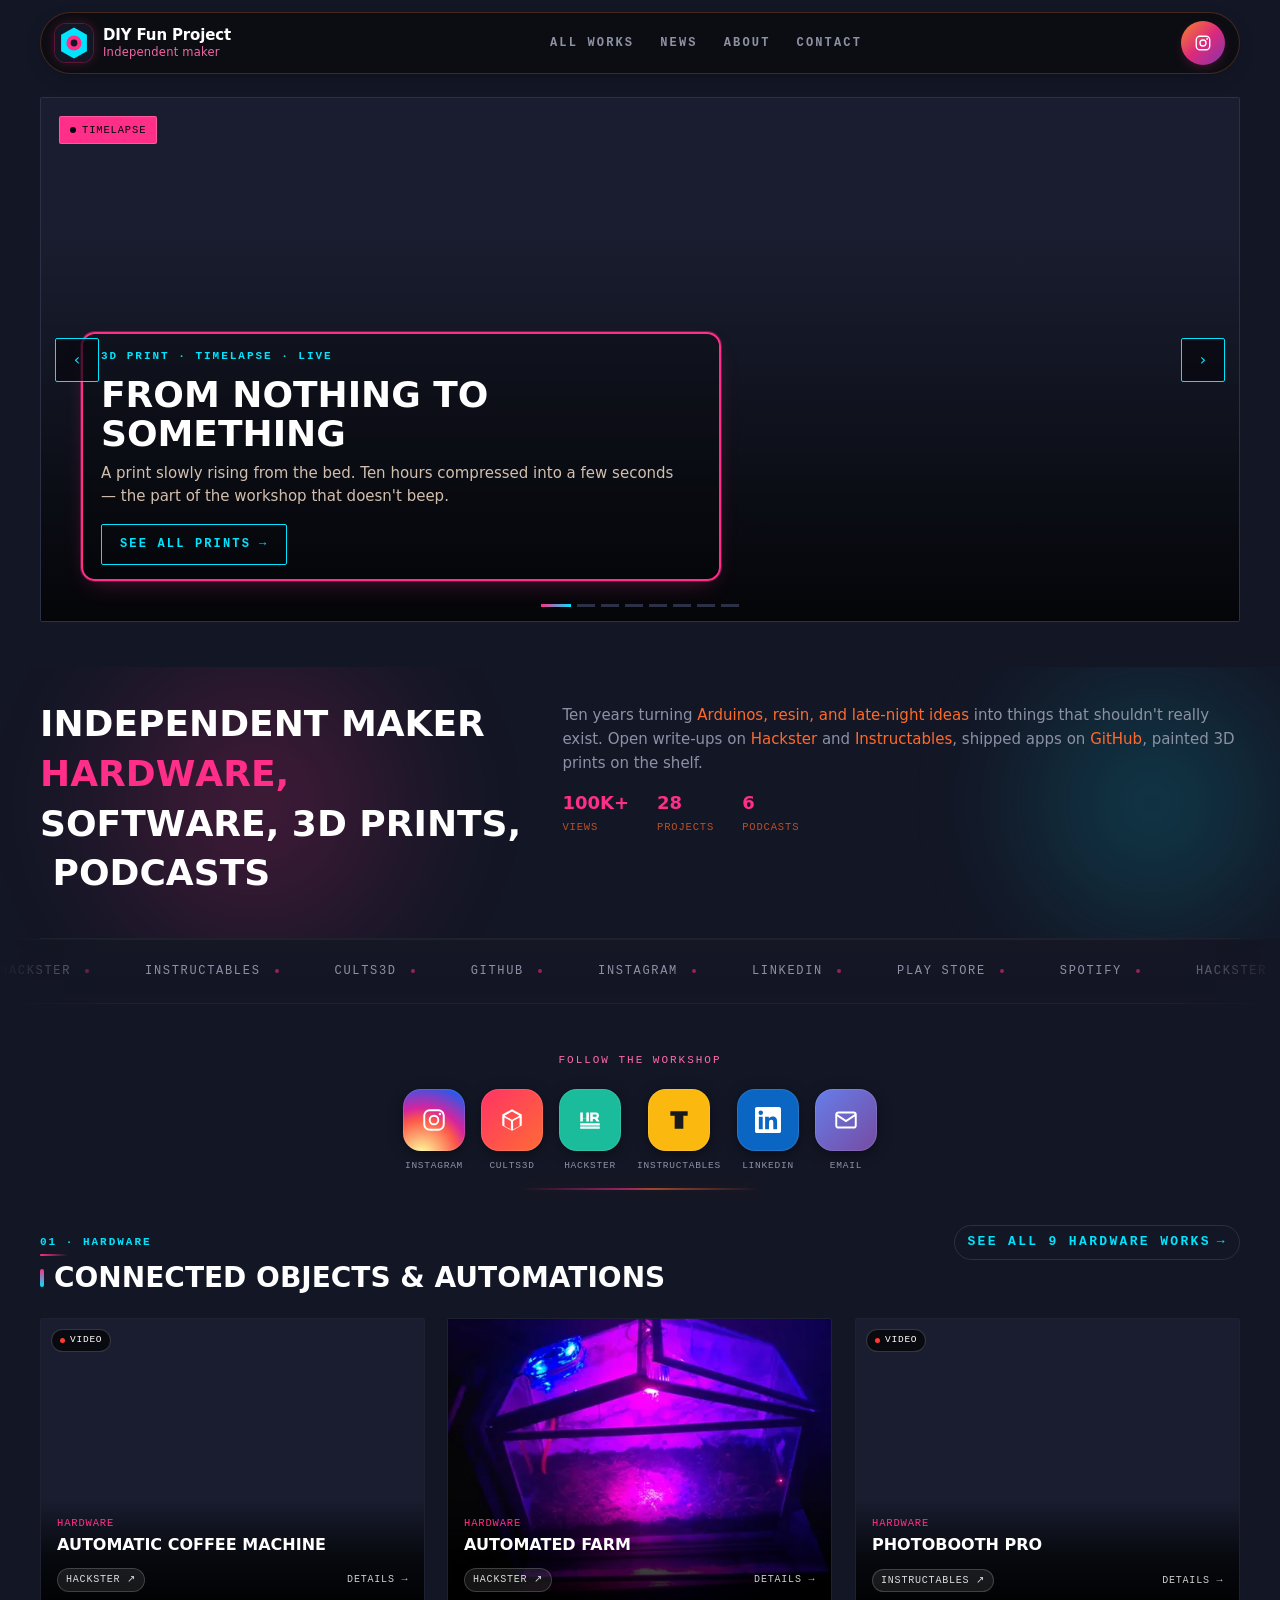
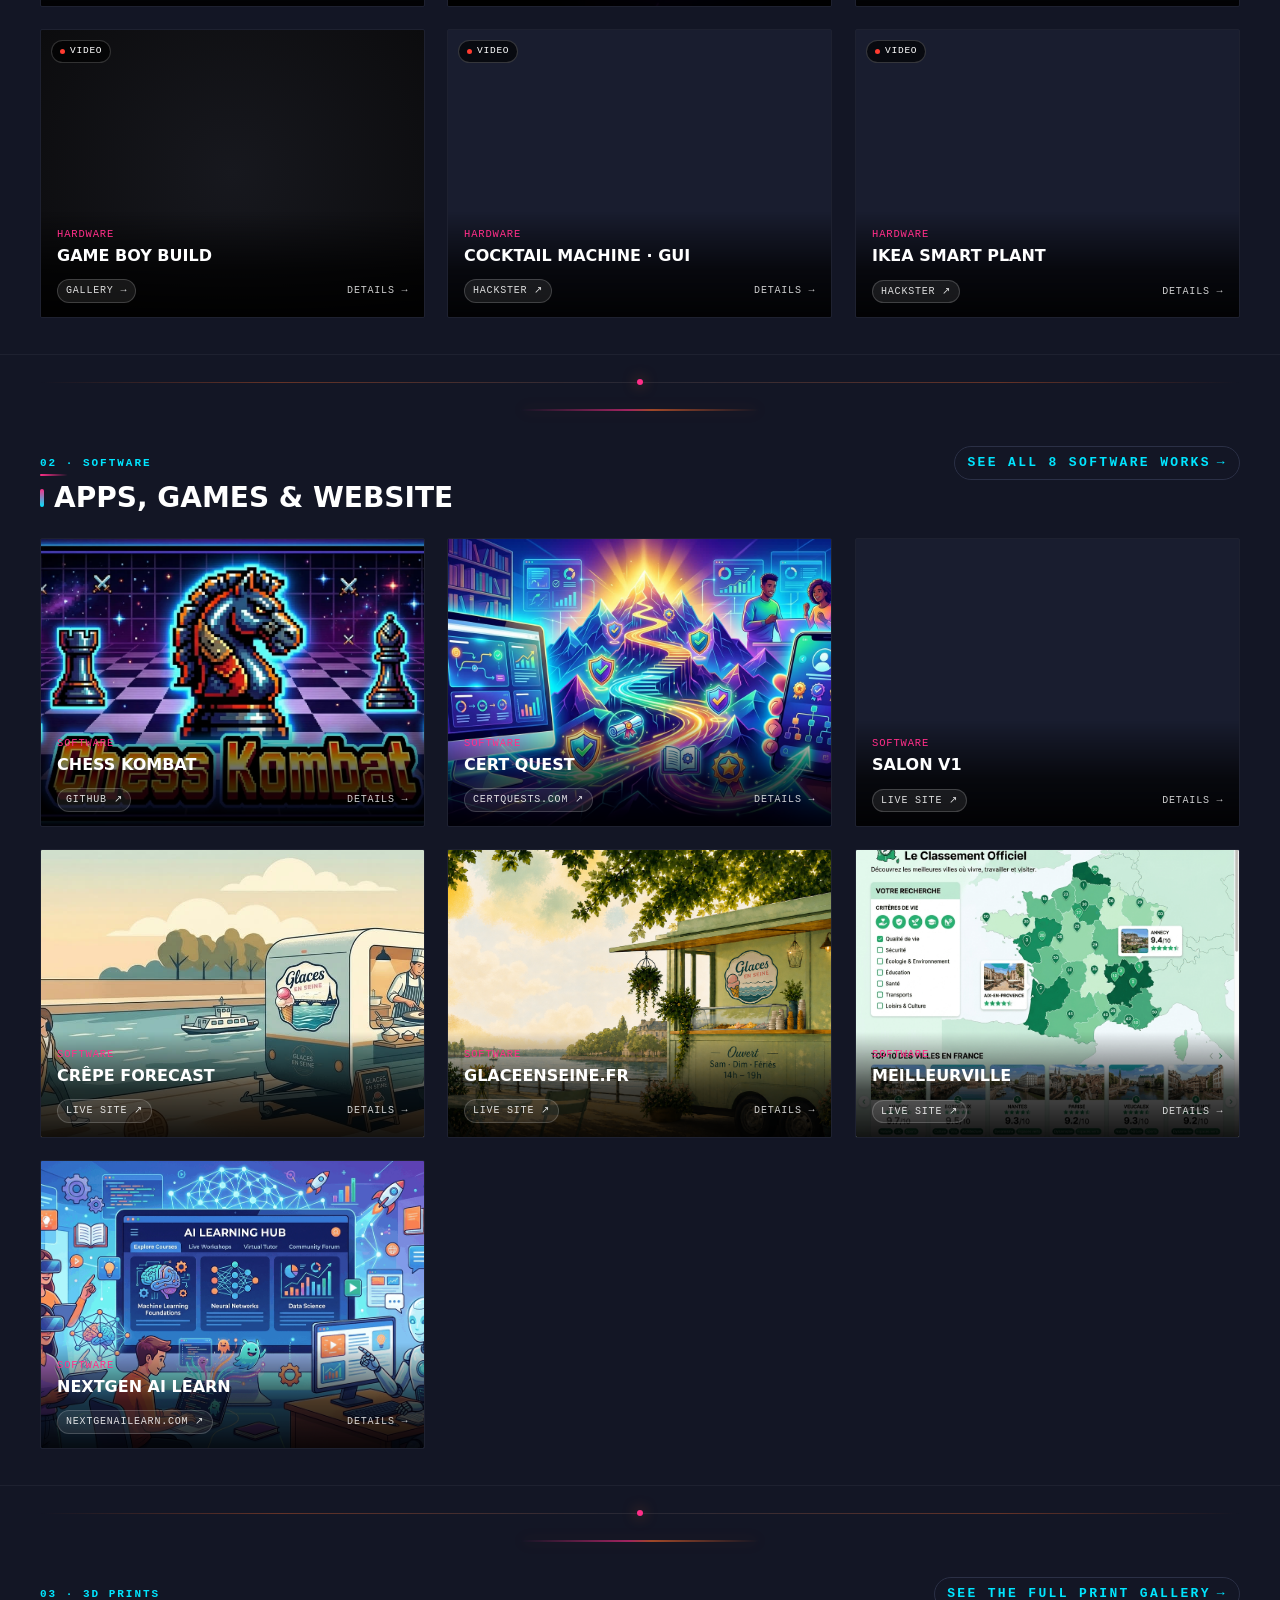
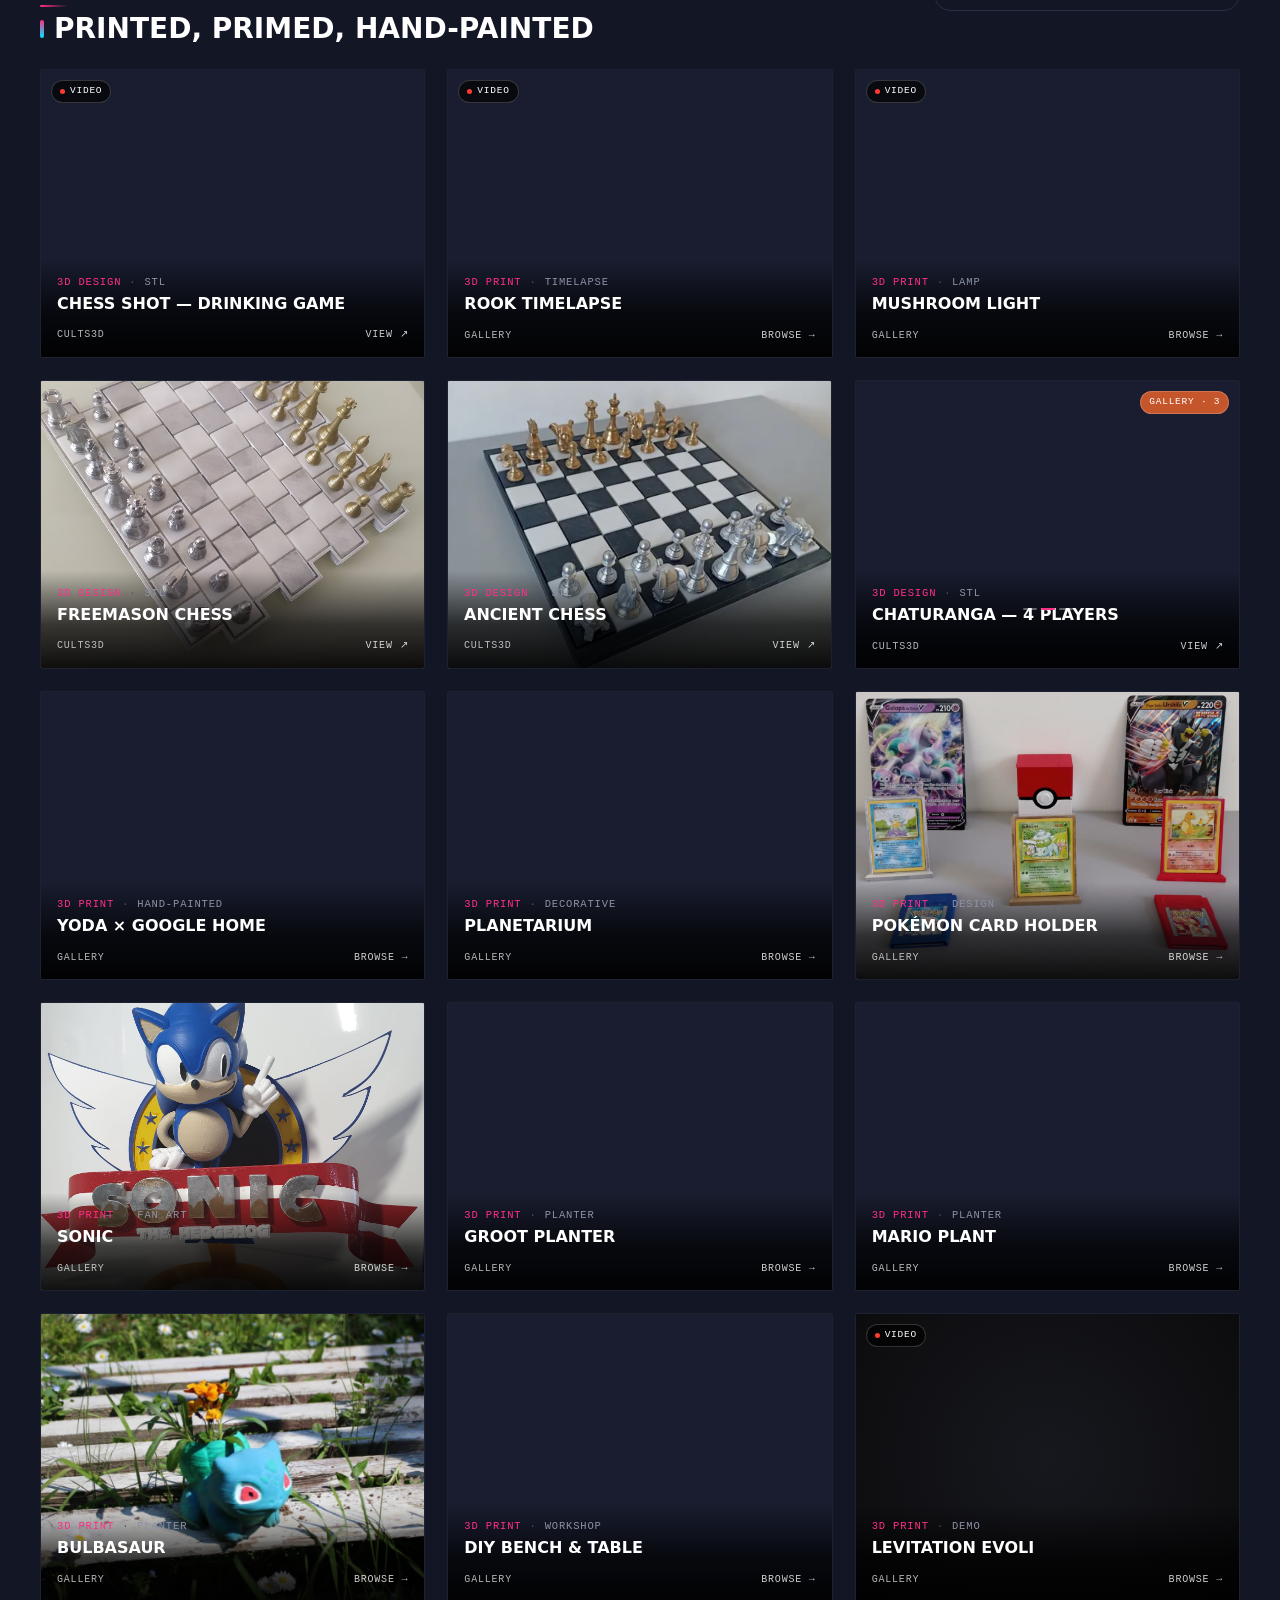
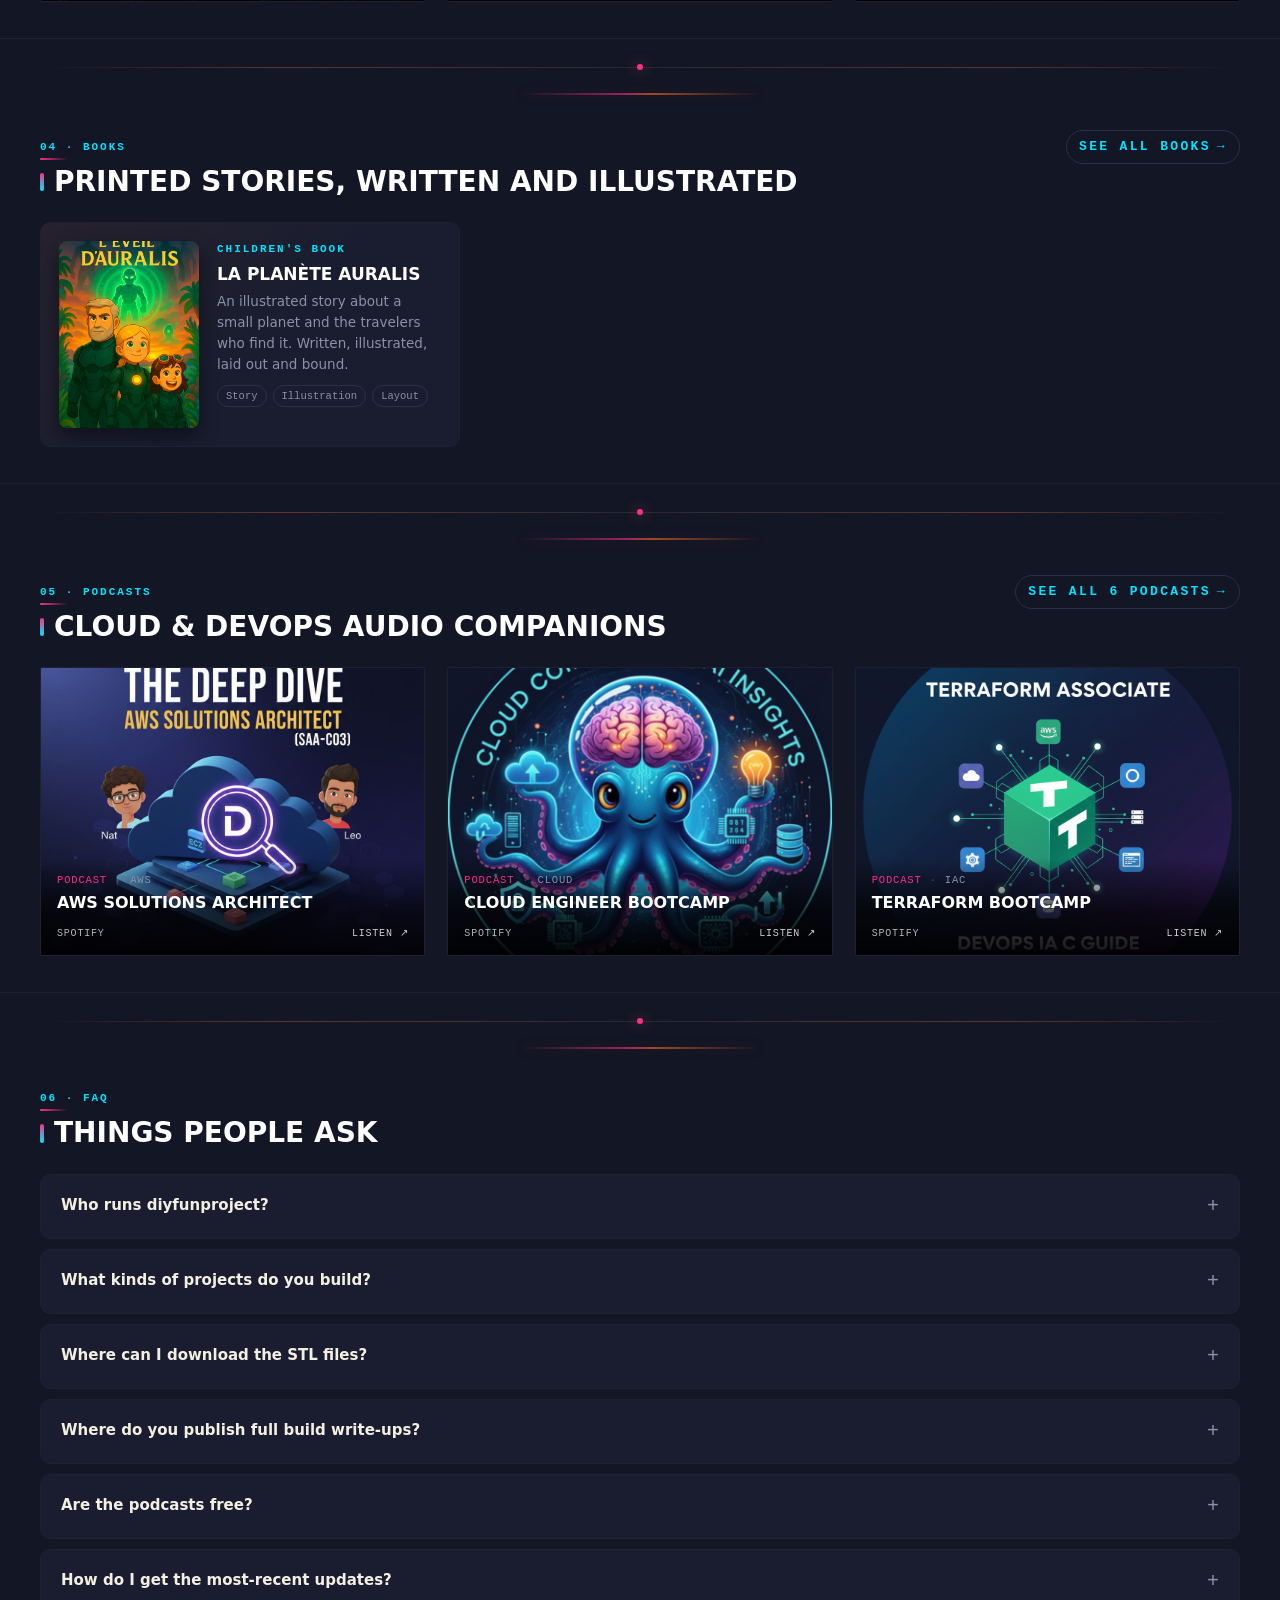
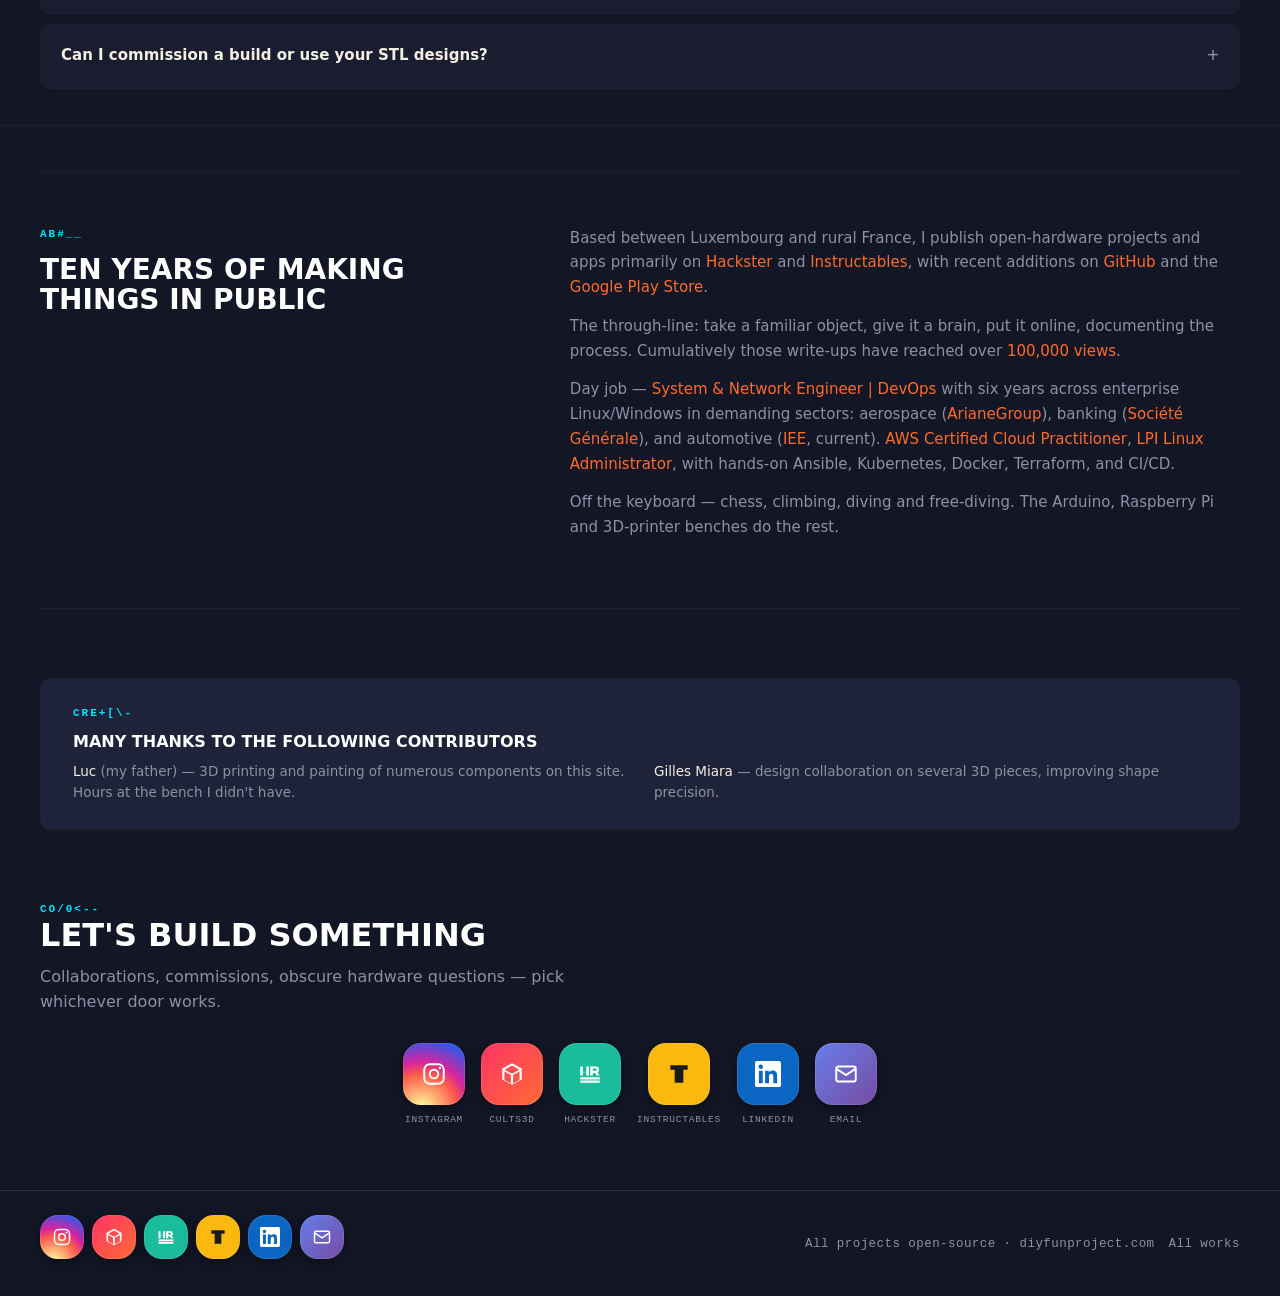
==== commit b3605d11: "fix(seo): unify all URLs on www.diyfunproject.com canonical host Apex redirects 307 → www; sitemap e" ====
--- a/index.html
+++ b/index.html
@@ -11,23 +11,23 @@
 <meta name="author" content="diyfunproject" />
 <meta name="robots" content="index, follow, max-image-preview:large, max-snippet:-1" />
 <meta name="theme-color" content="#131625" />
-<link rel="canonical" href="https://diyfunproject.com/" />
+<link rel="canonical" href="https://www.diyfunproject.com/" />
 
 <!-- Open Graph / social share -->
 <meta property="og:type" content="website" />
 <meta property="og:site_name" content="diyfunproject" />
 <meta property="og:locale" content="en_US" />
-<meta property="og:url" content="https://diyfunproject.com/" />
+<meta property="og:url" content="https://www.diyfunproject.com/" />
 <meta property="og:title" content="diyfunproject — Independent maker · Arduino, 3D prints, apps, podcasts" />
 <meta property="og:description" content="Ten years of independent making — open hardware, original STL designs on Cults3D, pixel-art Android games, and cloud / DevOps podcasts." />
-<meta property="og:image" content="https://diyfunproject.com/og-card.png" />
+<meta property="og:image" content="https://www.diyfunproject.com/og-card.png" />
 <meta property="og:image:width" content="1200" />
 <meta property="og:image:height" content="630" />
 <meta property="og:image:alt" content="diyfunproject — featured projects" />
 <meta name="twitter:card" content="summary_large_image" />
 <meta name="twitter:title" content="diyfunproject — Independent maker · Arduino, 3D prints, apps, podcasts" />
 <meta name="twitter:description" content="Hardware on Arduino, STL designs on Cults3D, pixel-art Android games, cloud / DevOps podcasts." />
-<meta name="twitter:image" content="https://diyfunproject.com/og-card.png" />
+<meta name="twitter:image" content="https://www.diyfunproject.com/og-card.png" />
 
 
 <!-- Search-engine verification — paste the codes from each console below.
@@ -59,15 +59,15 @@
   "@graph": [
     {
       "@type": "Person",
-      "@id": "https://diyfunproject.com/#person",
+      "@id": "https://www.diyfunproject.com/#person",
       "name": "diyfunproject",
       "alternateName": ["thomassxt", "daitenkutarojurai-ai"],
       "description": "Independent maker. Open hardware, 3D design, mobile games, cloud podcasts.",
-      "url": "https://diyfunproject.com/",
+      "url": "https://www.diyfunproject.com/",
       "contactPoint": {
         "@type": "ContactPoint",
         "contactType": "customer support",
-        "url": "https://diyfunproject.com/contact.html",
+        "url": "https://www.diyfunproject.com/contact.html",
         "availableLanguage": ["en", "fr"]
       },
       "knowsAbout": ["Arduino", "Raspberry Pi", "3D printing", "STL design", "Fusion 360", "Mobile development", "Android", "Pixel art", "AWS", "Terraform", "Kubernetes"],
@@ -83,12 +83,12 @@
     },
     {
       "@type": "WebSite",
-      "@id": "https://diyfunproject.com/#website",
-      "url": "https://diyfunproject.com/",
+      "@id": "https://www.diyfunproject.com/#website",
+      "url": "https://www.diyfunproject.com/",
       "name": "diyfunproject — Independent maker portfolio",
       "description": "Hardware, 3D prints, apps, podcasts.",
       "inLanguage": "en",
-      "publisher": {"@id": "https://diyfunproject.com/#person"}
+      "publisher": {"@id": "https://www.diyfunproject.com/#person"}
     },
     {
       "@type": "ItemList",
@@ -974,7 +974,7 @@
     {"@type": "Question", "name": "Where do you publish full build write-ups?", "acceptedAnswer": {"@type": "Answer", "text": "Two main outlets, both with parts lists, code, and step-by-steps: Hackster under thomassxt for Arduino, IoT and Raspberry Pi builds; Instructables under Thomas sxt for the same builds in a different format. Code lives on GitHub under daitenkutarojurai-ai."}},
     {"@type": "Question", "name": "Are the podcasts free?", "acceptedAnswer": {"@type": "Answer", "text": "Yes — all six are free on Spotify. They are cert-prep audio companions for AWS Solutions Architect (SAA-C03), AWS Cloud Practitioner, KCNA Kubernetes, GitLab Certified Git, HashiCorp Terraform Associate, and a general Cloud Engineer Bootcamp covering AWS · Kubernetes · Git."}},
     {"@type": "Question", "name": "How do I get the most-recent updates?", "acceptedAnswer": {"@type": "Answer", "text": "New write-ups land on Hackster and Instructables first. In-progress shots and bench photos go on Instagram (@diyfunproject). The News page on diyfunproject.com aggregates the broader maker-world feeds and refreshes on every visit."}},
-    {"@type": "Question", "name": "Can I commission a build or use your STL designs?", "acceptedAnswer": {"@type": "Answer", "text": "Yes — for commissions and licensing questions, use the contact form at https://diyfunproject.com/contact.html. STL packs on Cults3D are free for personal use; check each pack's license for commercial terms."}}
+    {"@type": "Question", "name": "Can I commission a build or use your STL designs?", "acceptedAnswer": {"@type": "Answer", "text": "Yes — for commissions and licensing questions, use the contact form at https://www.diyfunproject.com/contact.html. STL packs on Cults3D are free for personal use; check each pack's license for commercial terms."}}
   ]
 }
 </script>
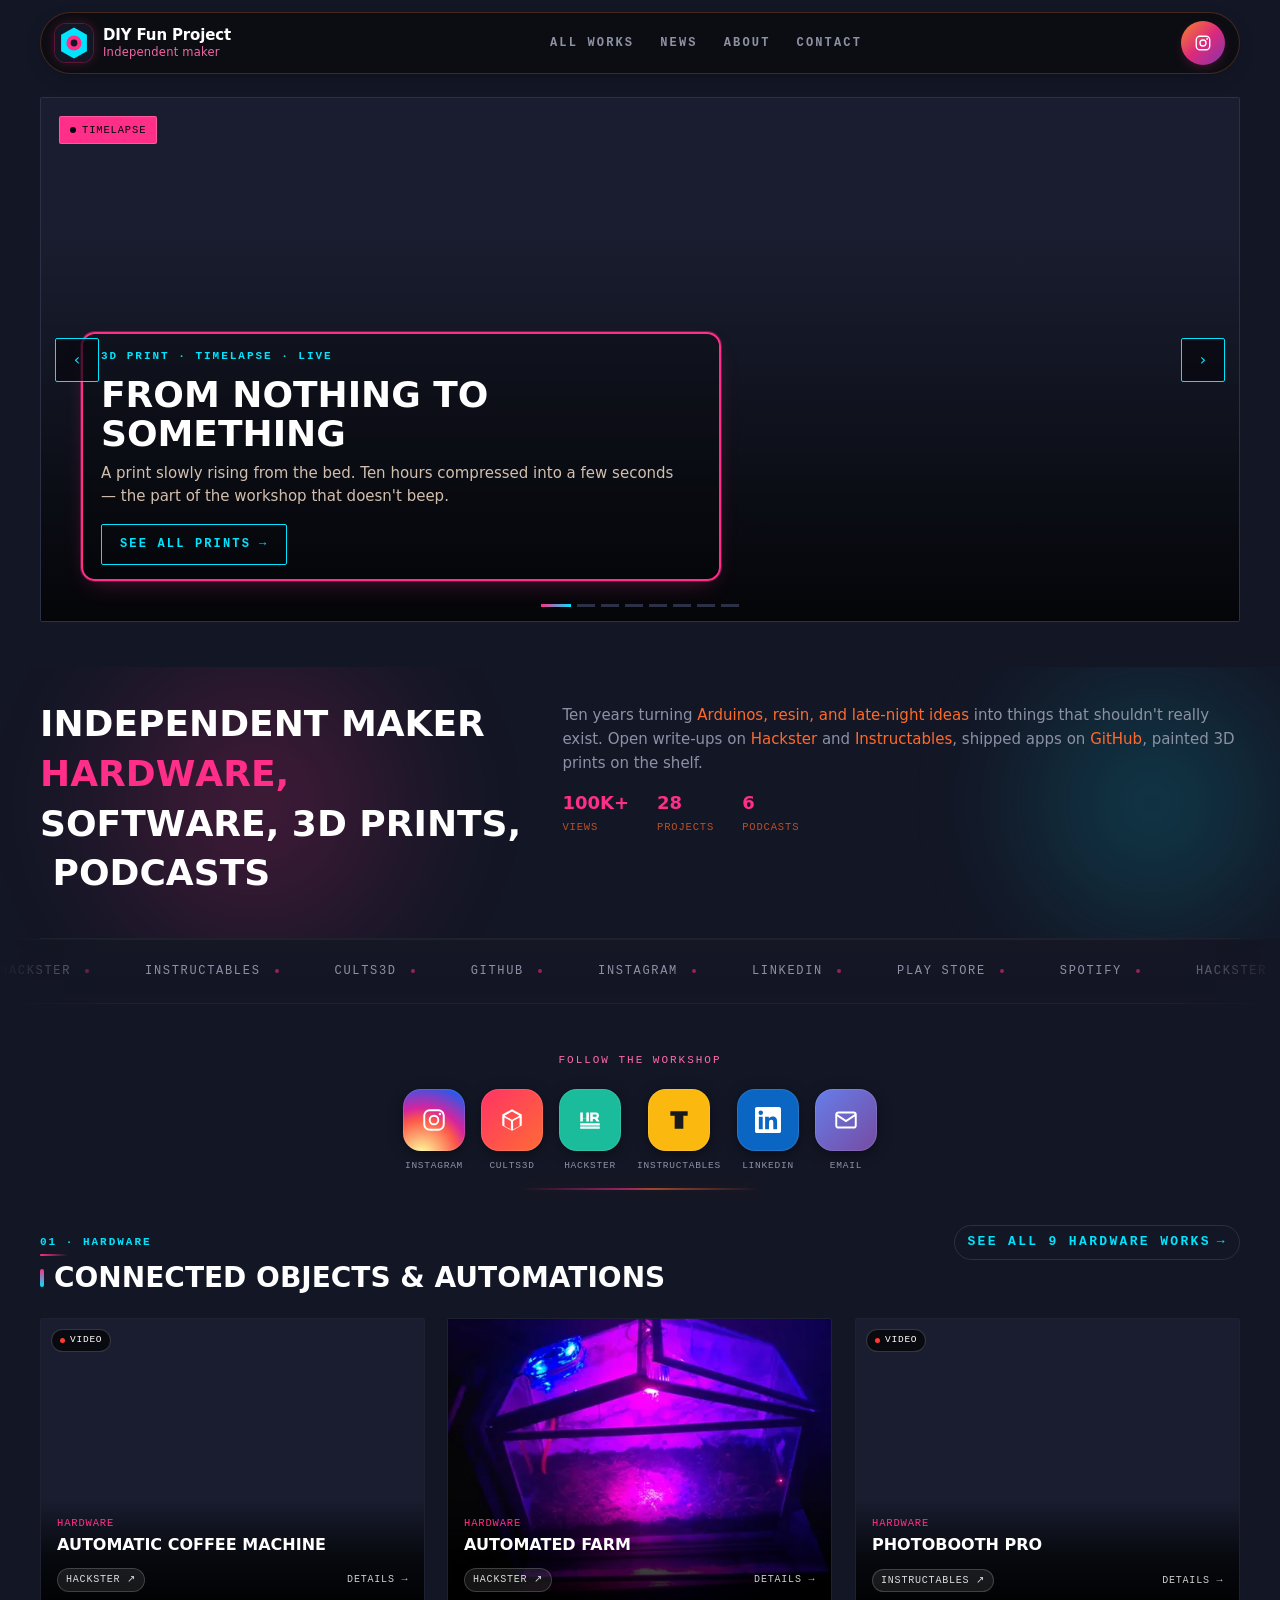
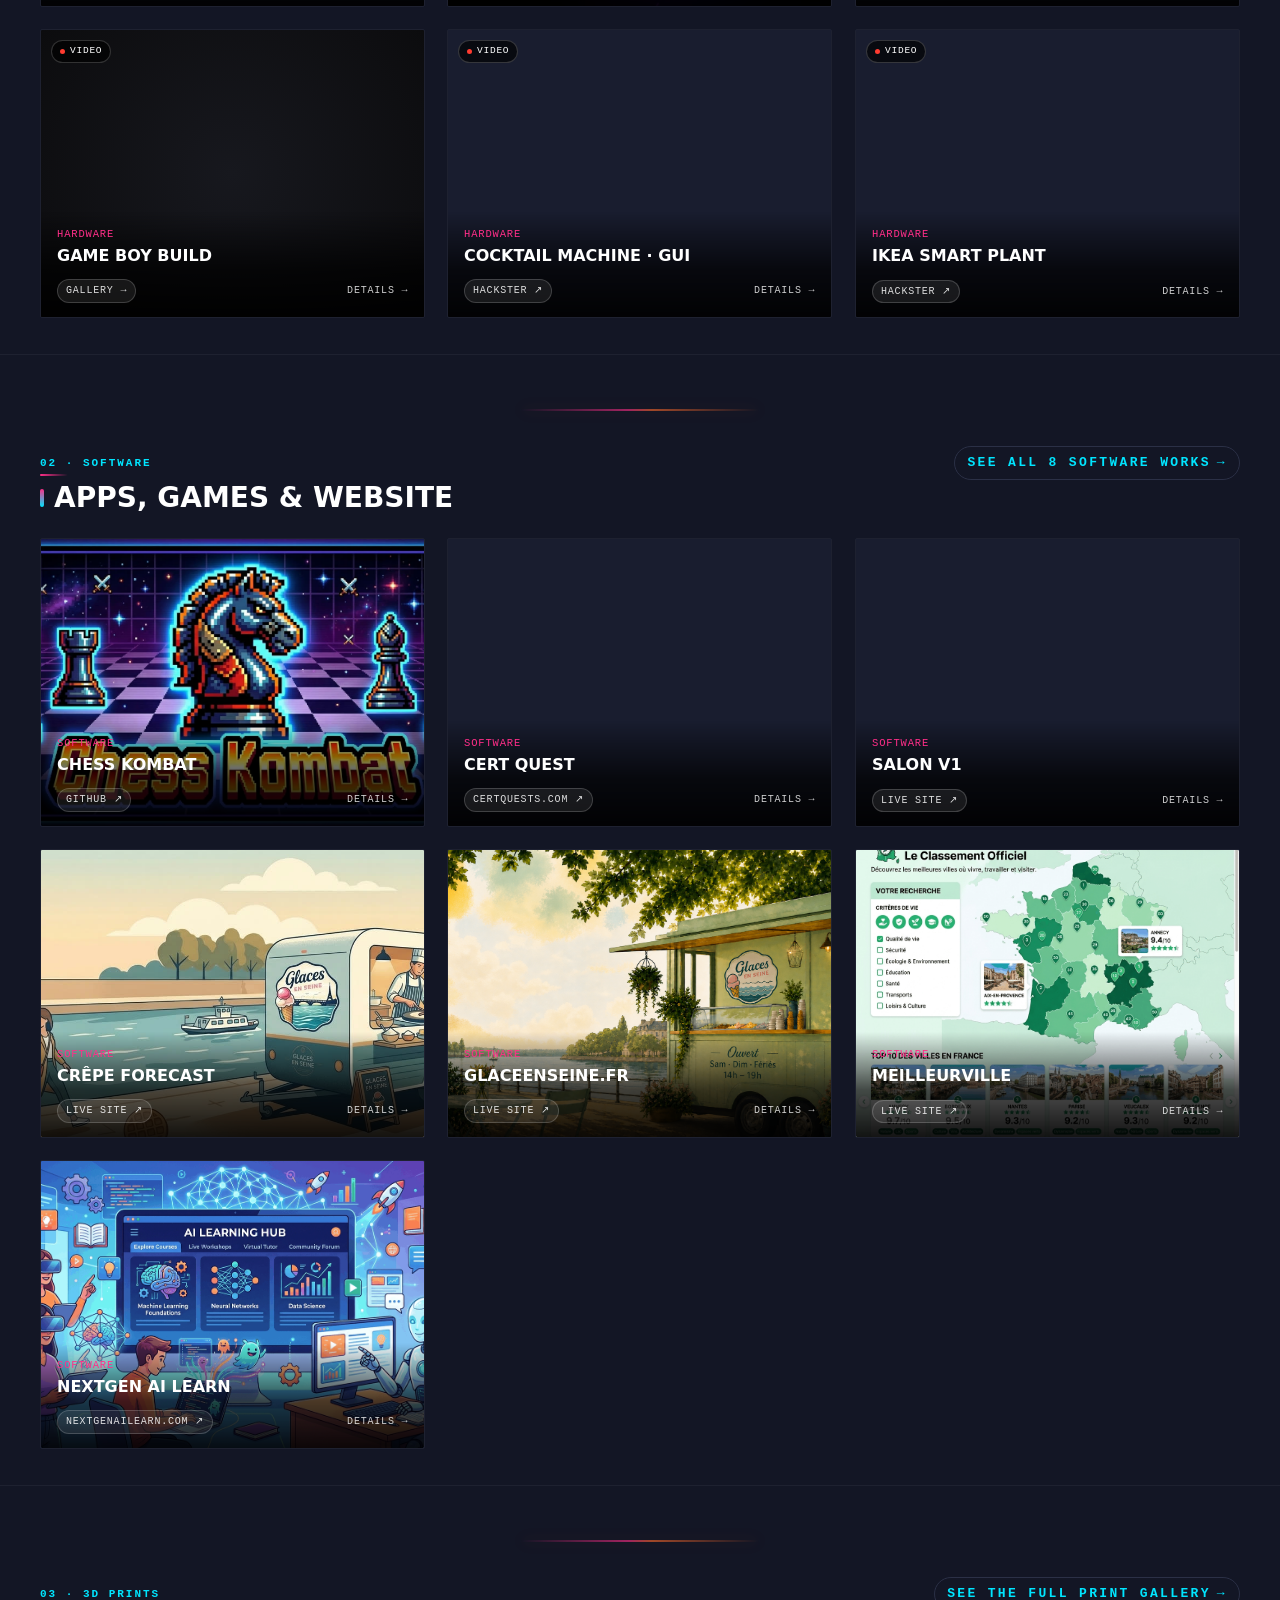
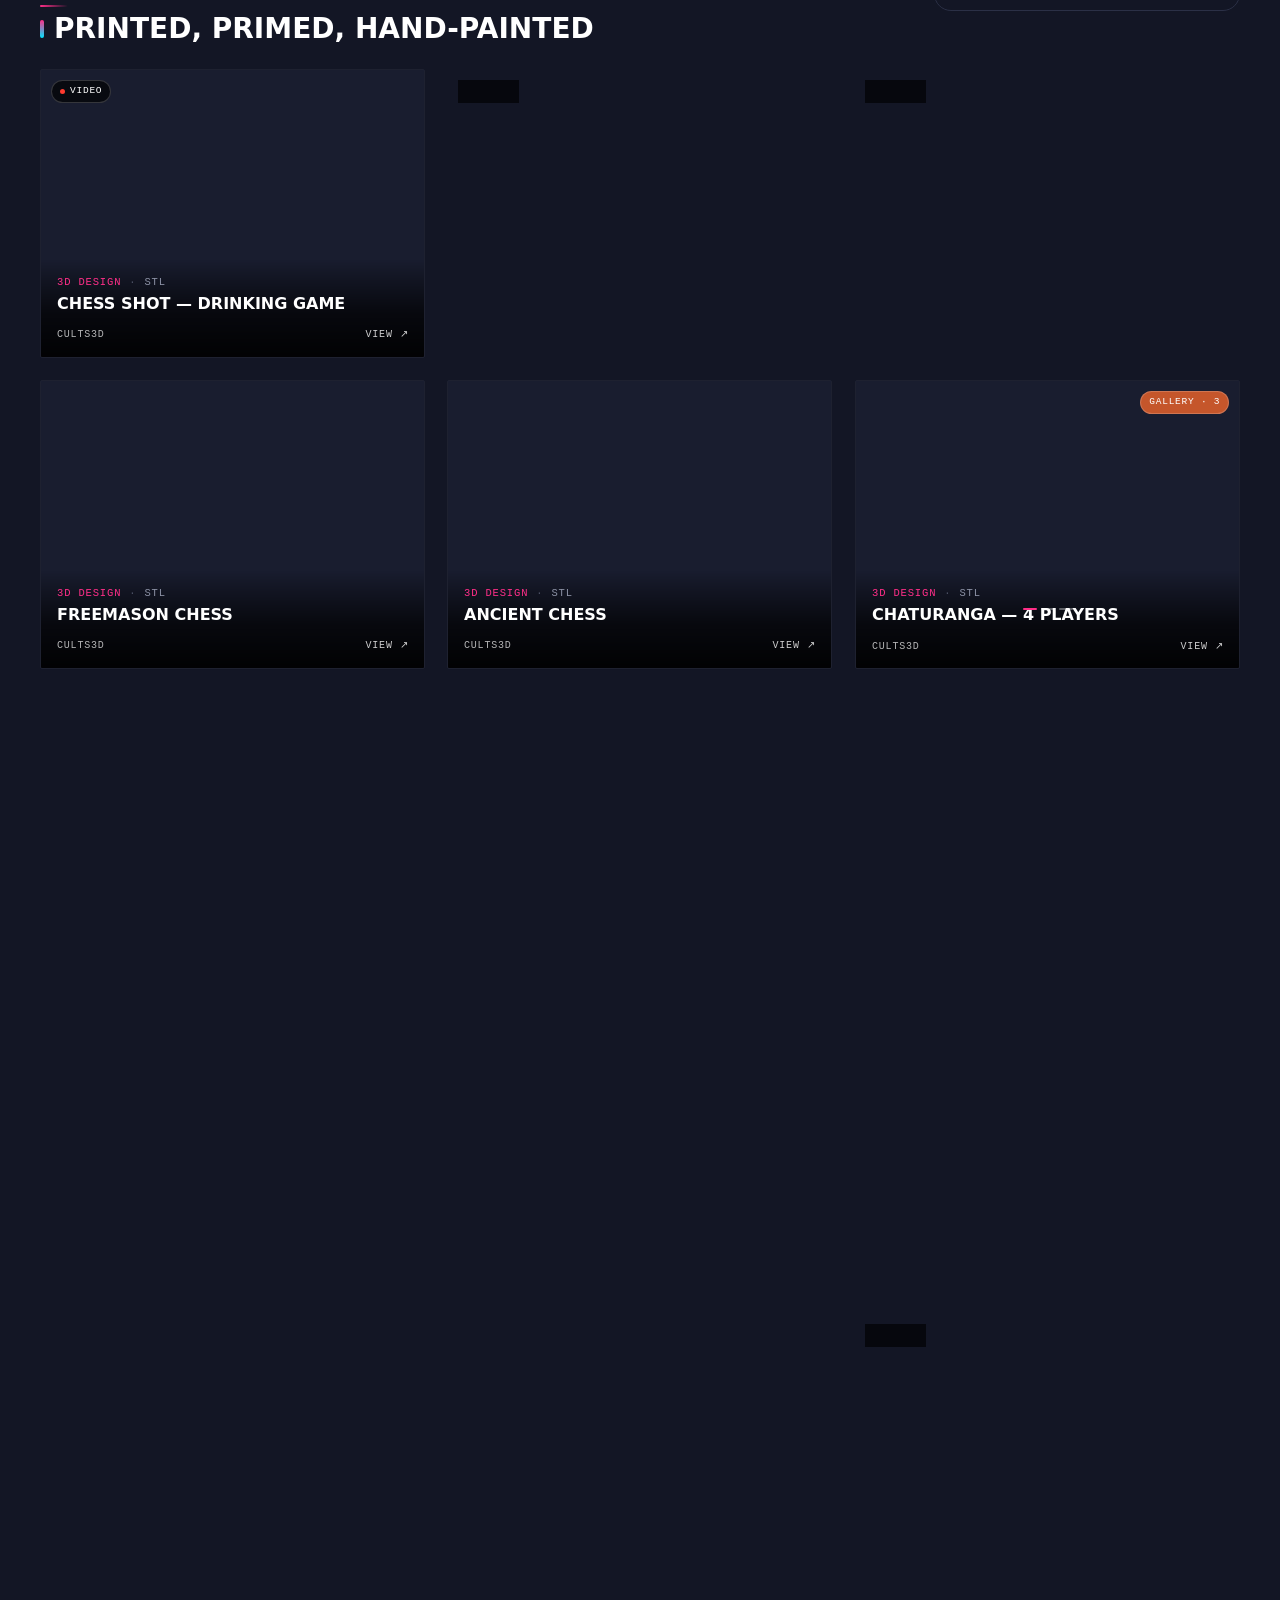
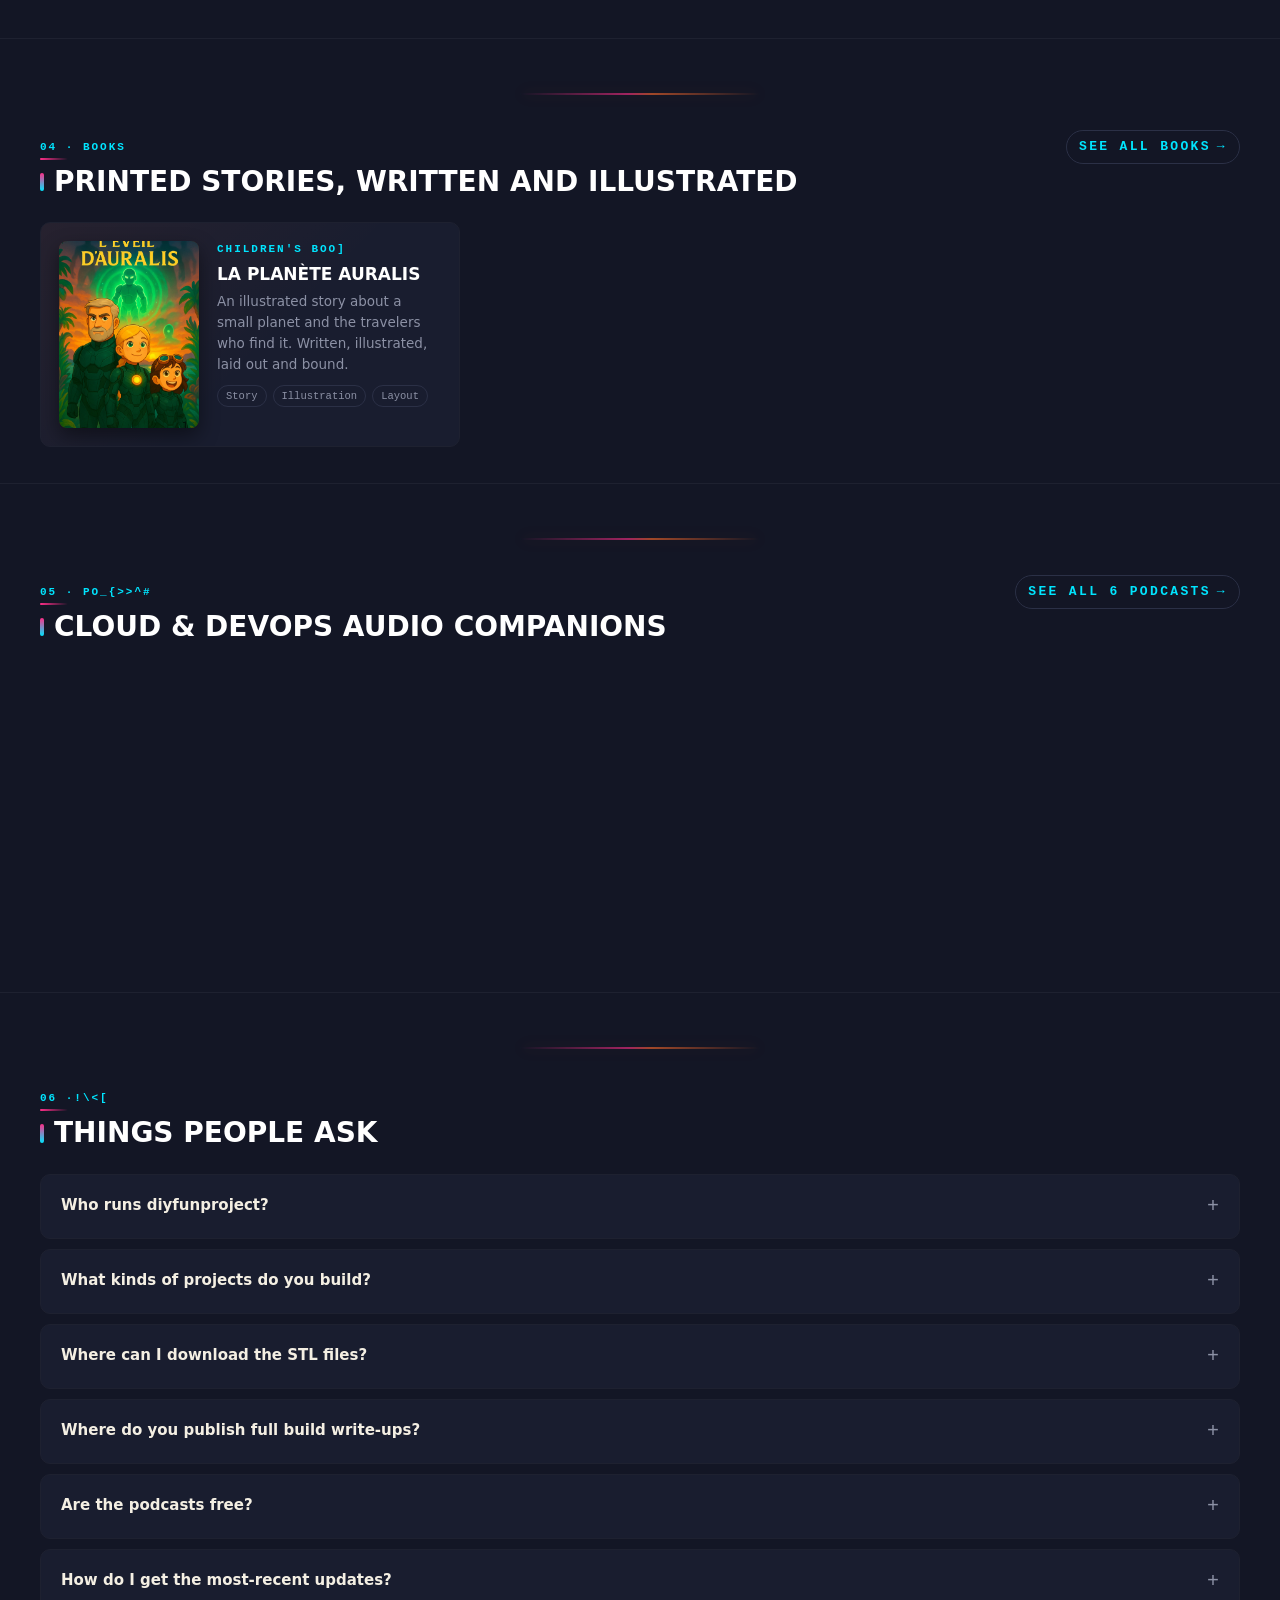
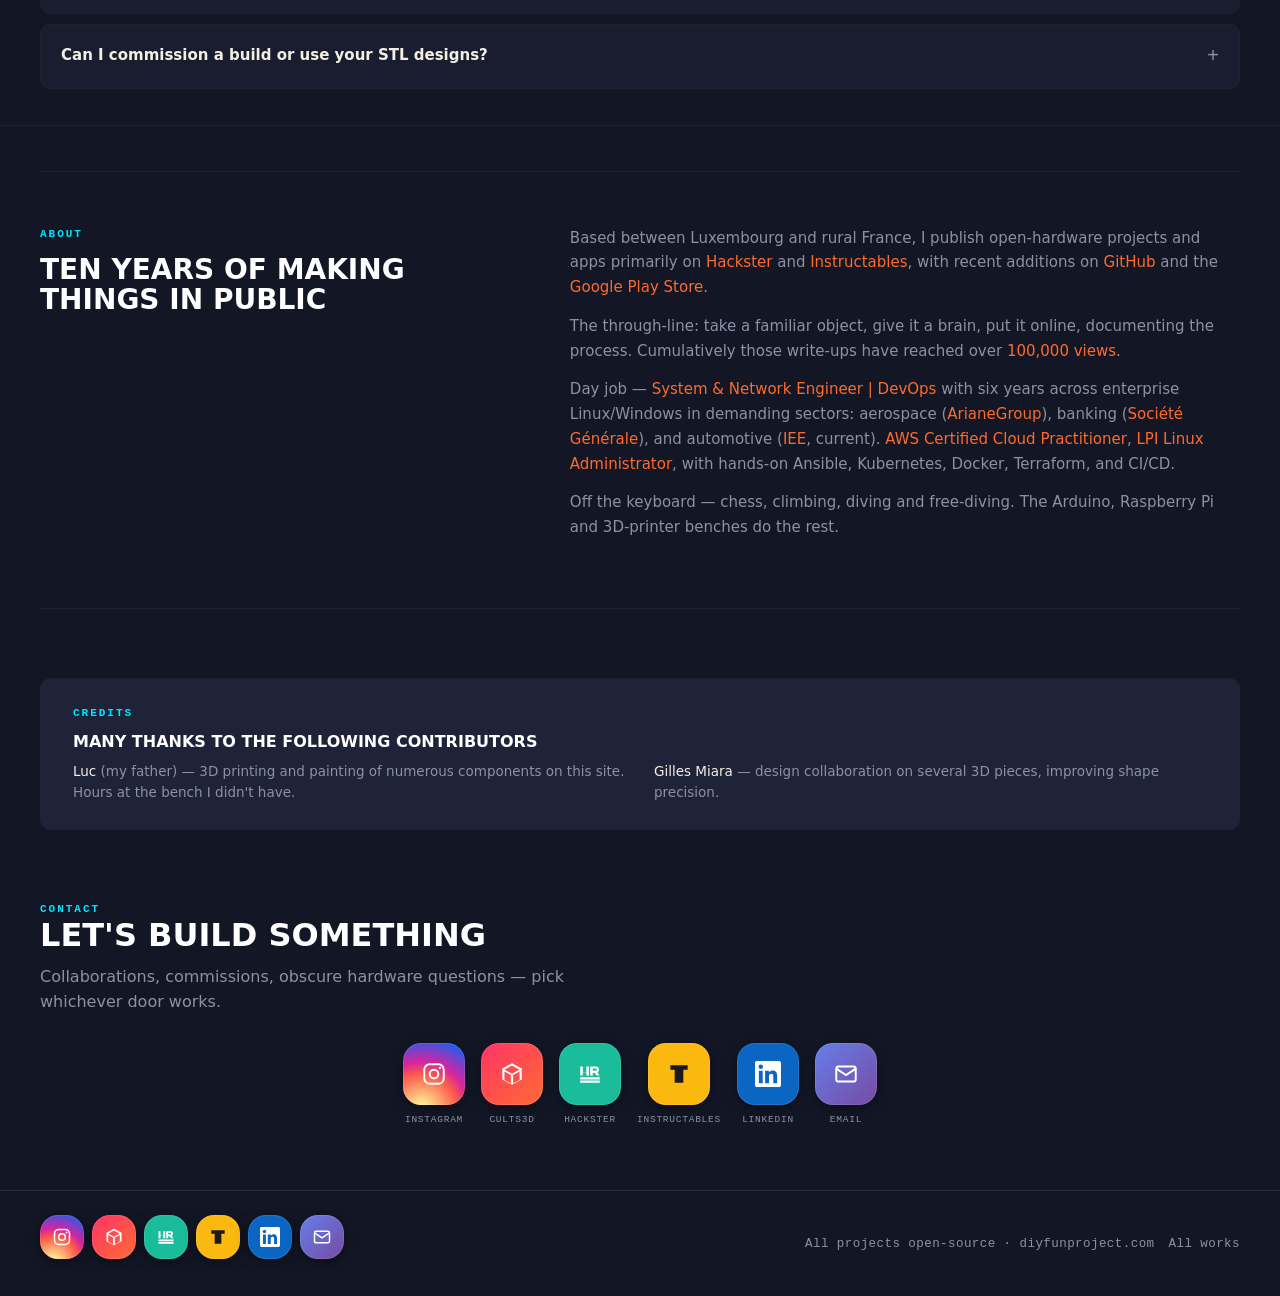
==== commit 22a6a051: "seo: unblock search-console verification + sync SEO.md with Vercel hosting The 3 verification meta t" ====
--- a/index.html
+++ b/index.html
@@ -30,15 +30,18 @@
 <meta name="twitter:image" content="https://www.diyfunproject.com/og-card.png" />
 
 
-<!-- Search-engine verification — paste the codes from each console below.
-     Google: search.google.com/search-console → Add property → diyfunproject.com → HTML tag method
+<!-- Search-engine verification — REPLACE THE PLACEHOLDER VALUES BELOW with the codes
+     issued by each console. The tags are uncommented so all you have to do is
+     paste your code inside content="". Without these, the site is not formally
+     verified and crawl frequency stays minimal.
+     Google: search.google.com/search-console → Add property → www.diyfunproject.com → HTML tag method
      Bing:   www.bing.com/webmasters         → Add a site → HTML meta tag method
      Yandex: webmaster.yandex.com            → Add site → Meta tag method
      IndexNow: api.indexnow.org              → API key file in /
 -->
-<!-- <meta name="google-site-verification" content="PASTE_GOOGLE_CODE_HERE" /> -->
-<!-- <meta name="msvalidate.01" content="PASTE_BING_CODE_HERE" /> -->
-<!-- <meta name="yandex-verification" content="PASTE_YANDEX_CODE_HERE" /> -->
+<meta name="google-site-verification" content="REPLACE_WITH_YOUR_GOOGLE_CODE" />
+<meta name="msvalidate.01" content="REPLACE_WITH_YOUR_BING_CODE" />
+<meta name="yandex-verification" content="REPLACE_WITH_YOUR_YANDEX_CODE" />
 
 <link rel="preconnect" href="https://fonts.googleapis.com">
 <link rel="preconnect" href="https://fonts.gstatic.com" crossorigin>
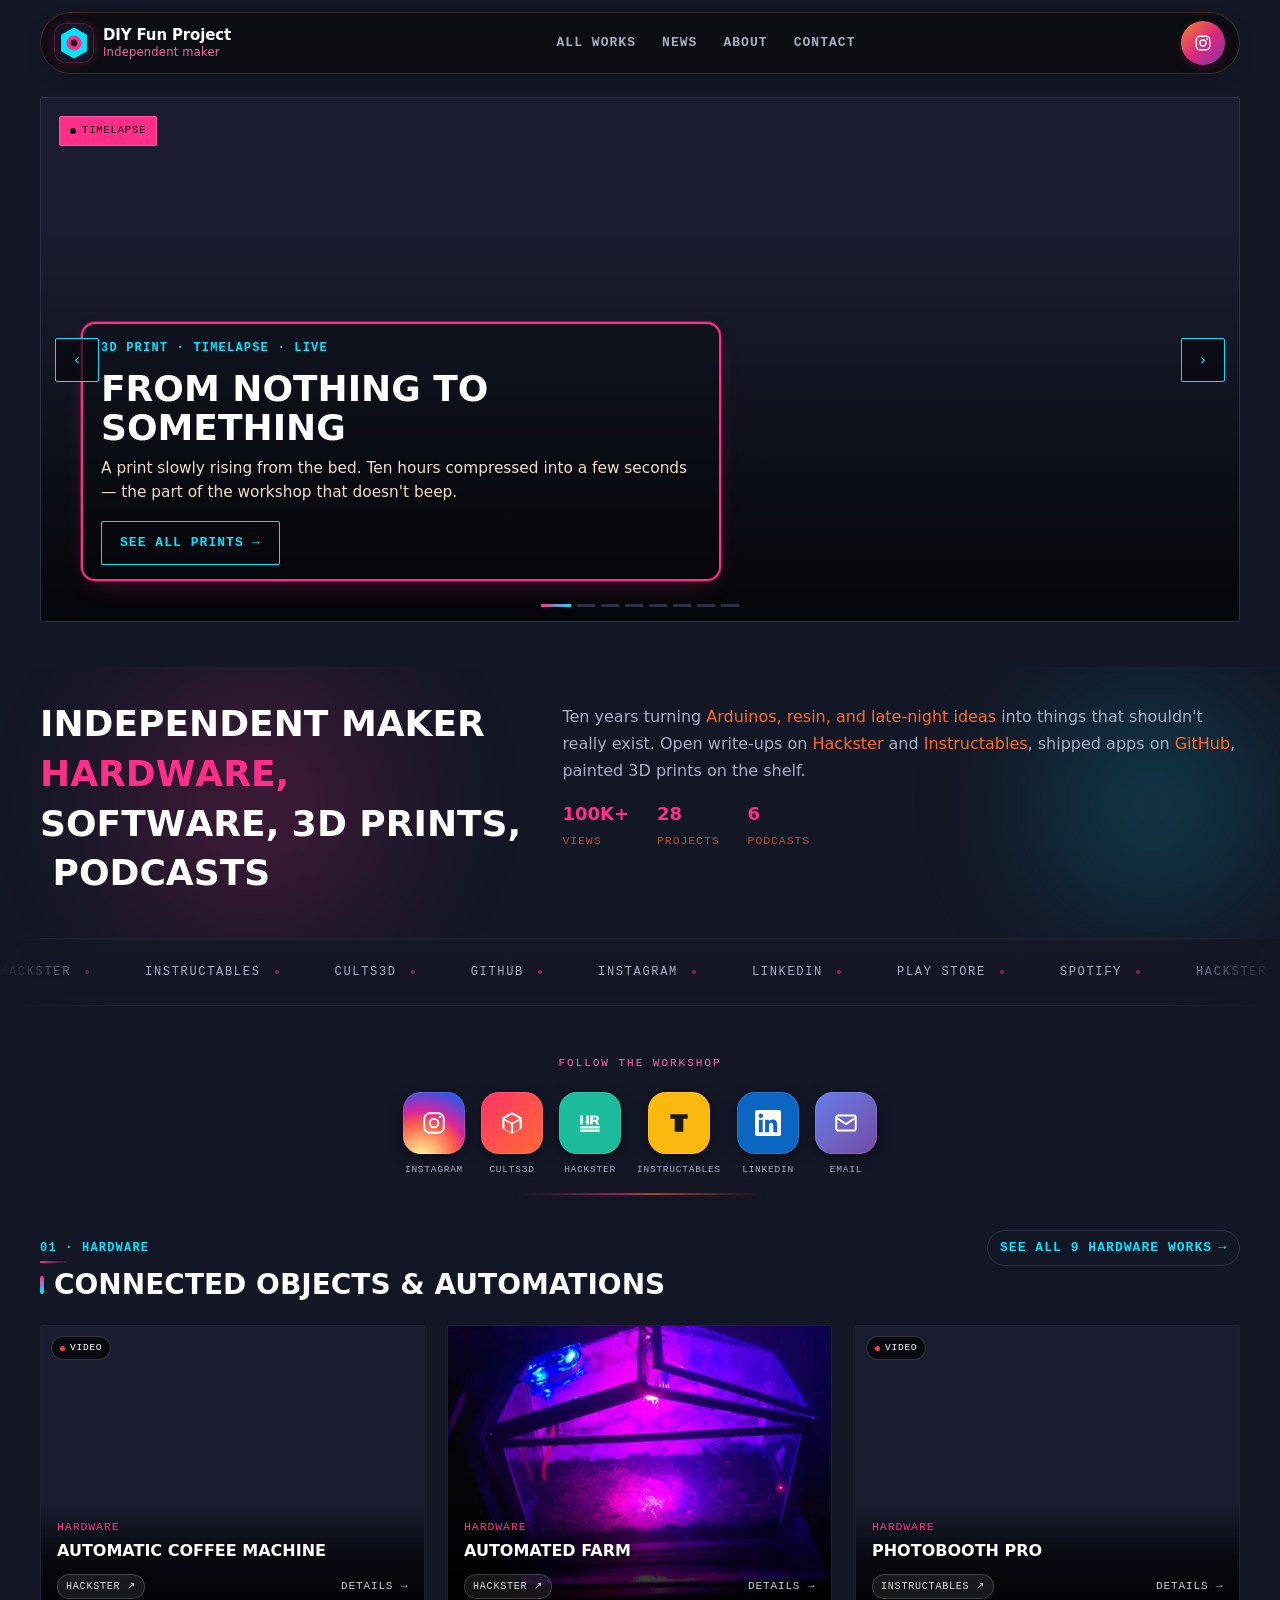
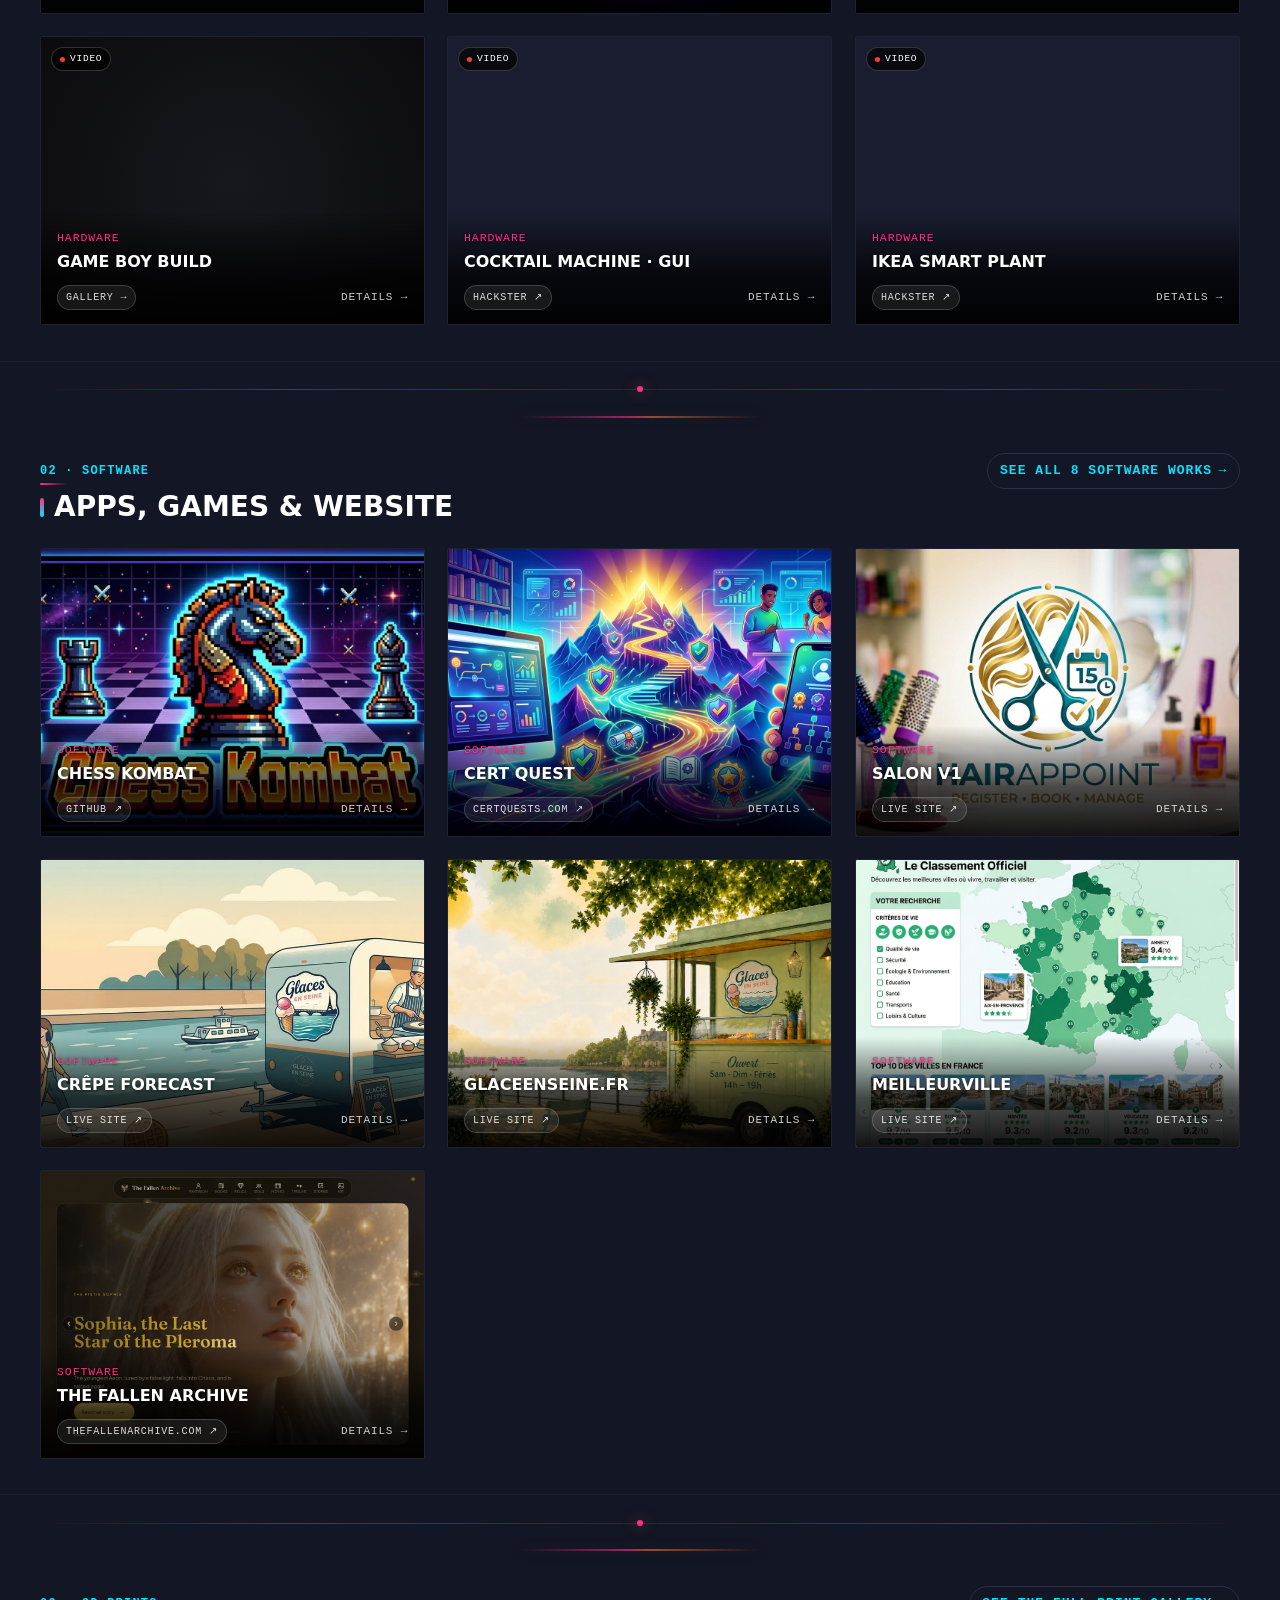
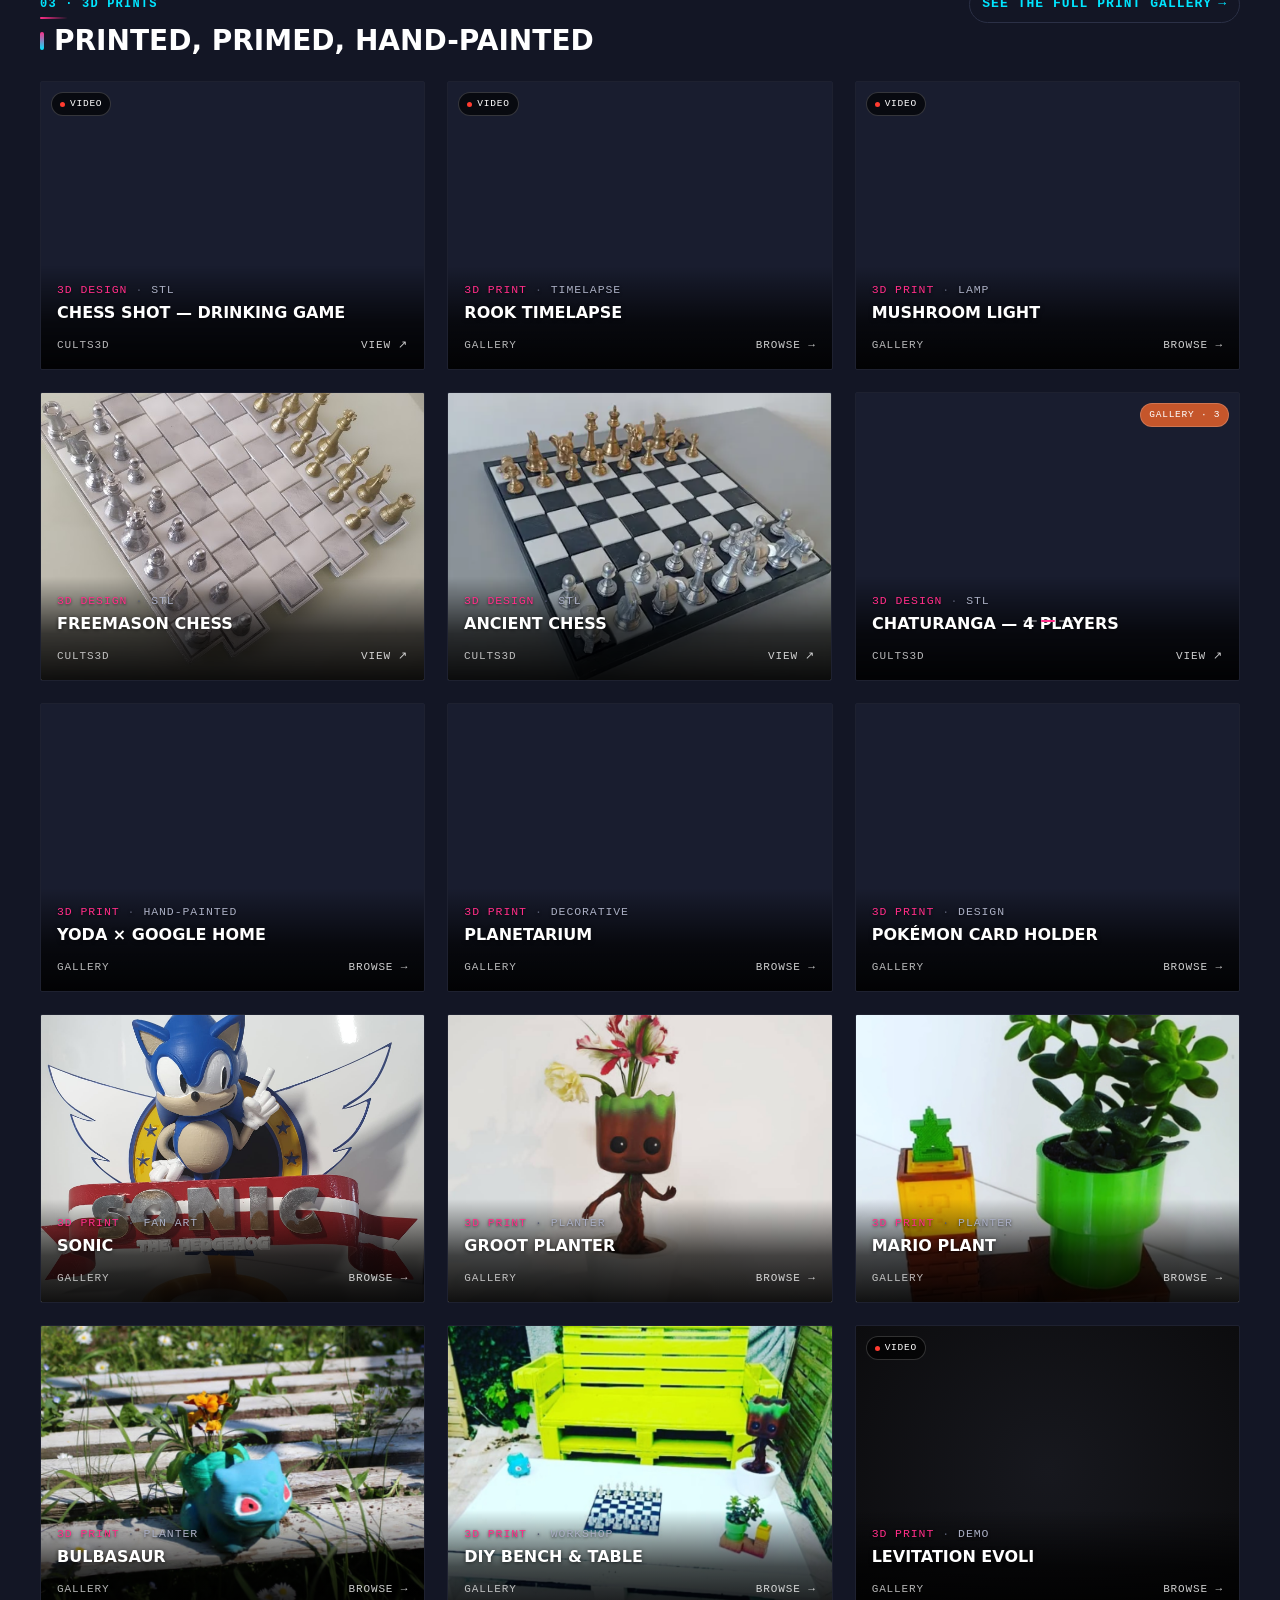
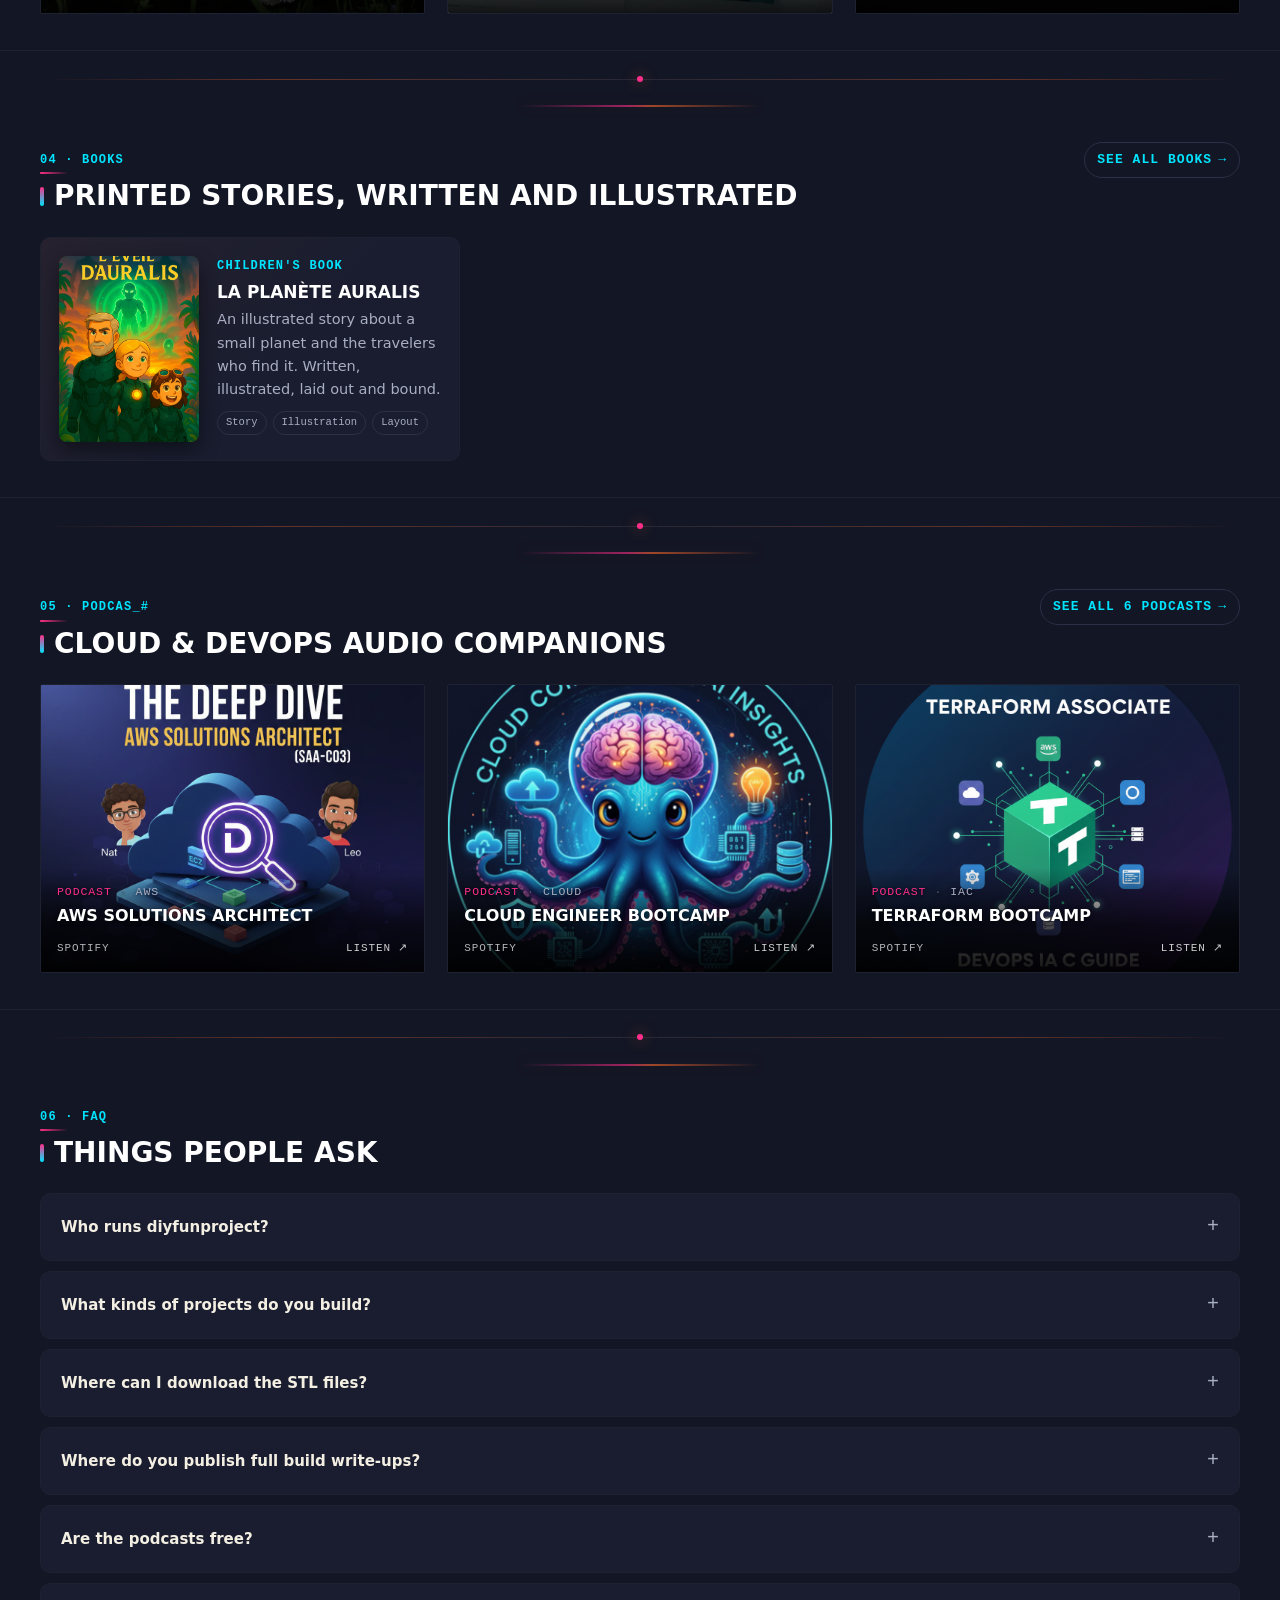
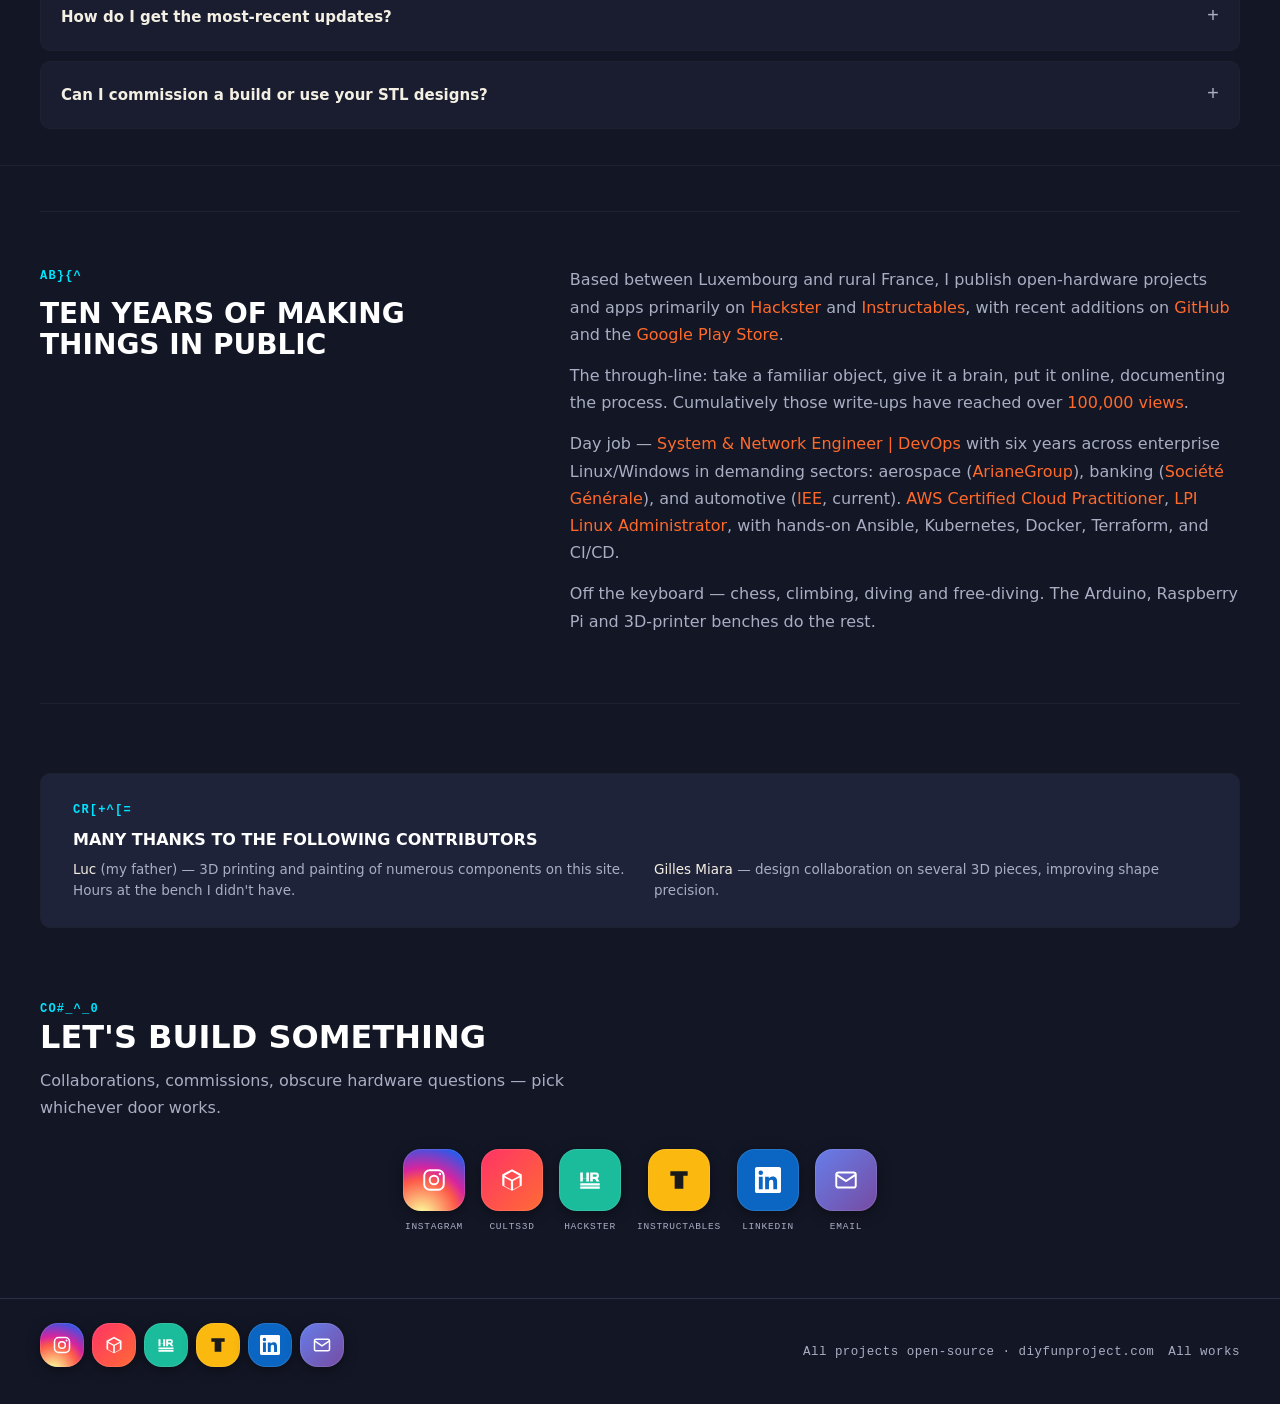
==== commit aa4f9f00: "content: replace NextGen AI Learn with The Fallen Archive; fix dead Photobooth Pro link Co-Authored-" ====
--- a/index.html
+++ b/index.html
@@ -103,7 +103,7 @@
         {"@type": "ListItem", "position": 3, "item": {"@type": "MobileApplication", "name": "Chess Kombat", "url": "https://github.com/daitenkutarojurai-ai/Chess-kombat", "description": "Pixel-art chess engine with 21 enemies, 3 worlds, HP bars, Chess 960.", "operatingSystem": "Android", "applicationCategory": "GameApplication"}},
         {"@type": "ListItem", "position": 4, "item": {"@type": "CreativeWork", "name": "IKEA Smart Plant", "url": "https://www.hackster.io/thomassxt/ikea-smart-plant-22133b", "description": "IKEA planter turned indoor ecosystem — grow light, fan, water pump, moisture probe."}},
         {"@type": "ListItem", "position": 5, "item": {"@type": "CreativeWork", "name": "Automated Farm", "url": "https://www.hackster.io/thomassxt/automated-farm-fan-lights-water-pump-8b1102", "description": "Compact greenhouse driven by Arduino Uno and a 4-channel I²C relay."}},
-        {"@type": "ListItem", "position": 6, "item": {"@type": "CreativeWork", "name": "Photobooth Pro", "url": "https://www.instructables.com/Photobooth-Pro-Weeding-Raspberry-Pi/", "description": "Wedding-grade photobooth on Raspberry Pi with Canon DSLR and Selphy printer."}},
+        {"@type": "ListItem", "position": 6, "item": {"@type": "CreativeWork", "name": "Photobooth Pro", "url": "https://www.instructables.com/Photobooth-Pro/", "description": "Wedding-grade photobooth on Raspberry Pi with Canon DSLR and Selphy printer."}},
         {"@type": "ListItem", "position": 7, "item": {"@type": "CreativeWork", "name": "Chaturanga — 4-player chess", "url": "https://cults3d.com/en/3d-model/game/chess-4-players-chaturanga", "description": "Four-player chess set designed in Fusion 360, published on Cults3D."}},
         {"@type": "ListItem", "position": 8, "item": {"@type": "CreativeWork", "name": "Chess Shot — drinking game", "url": "https://cults3d.com/en/3d-model/game/chess-shot-drinking-game", "description": "Chess set where each piece holds a shot glass. STL pack on Cults3D."}}
       ]
@@ -379,7 +379,7 @@
          data-video="images/phtobooth.mp4"
          data-desc="<p>Pi + Canon DSLR + Canon Selphy printer in a wooden enclosure. Runs pibooth fullscreen, CUPS for printing, custom plugins push every shot to Telegram and Google Photos.</p>"
          data-tech="Raspberry Pi,Canon EOS 100D,Selphy CP1300,pibooth,CUPS,Telegram,Google Photos"
-         data-link="https://www.instructables.com/Photobooth-Pro-Weeding-Raspberry-Pi/" data-link-label="View on Instructables">
+         data-link="https://www.instructables.com/Photobooth-Pro/" data-link-label="View on Instructables">
         <div class="card-media">
           <span class="media-badge">Video</span>
           <video src="images/phtobooth.mp4" autoplay muted loop playsinline preload="metadata"></video>
@@ -389,7 +389,7 @@
           <h3>Photobooth Pro</h3>
           <p class="card-desc">DSLR, thermal printer, Telegram bot. Wedding-tested.</p>
           <div class="card-foot">
-            <a class="card-ext" href="https://www.instructables.com/Photobooth-Pro-Weeding-Raspberry-Pi/" target="_blank" rel="noopener" onclick="event.stopPropagation()">Instructables ↗</a>
+            <a class="card-ext" href="https://www.instructables.com/Photobooth-Pro/" target="_blank" rel="noopener" onclick="event.stopPropagation()">Instructables ↗</a>
             <span class="go">Details →</span>
           </div>
         </div>
@@ -591,19 +591,19 @@
       </div>
 
       <div class="card reveal" data-delay="6"
-         data-title="NextGen AI Learn" data-tagline="AI/ML learning paths, glossary, skill profiles." data-type="Next.js platform" data-views="Live"
-         data-duration="Education" data-difficulty="AI/ML"
-         data-desc="<p>AI/ML learning platform: structured paths, glossary, role profiles, FAQs, skill cards. Sister site to CertQuests — Learn → Practice → Certify, with every lesson linking into a relevant cert pack.</p>"
-         data-tech="Next.js,Education,AI/ML"
-         data-img="images/nextgenailearn.png"
-         data-link="https://nextgenailearn.com/" data-link-label="Open nextgenailearn.com">
-        <div class="card-media"><img src="images/nextgenailearn.png" alt="NextGen AI Learn" loading="lazy" decoding="async"></div>
+         data-title="The Fallen Archive" data-tagline="A living universe of religion, myth &amp; lore." data-type="Next.js platform" data-views="Live"
+         data-duration="Lore" data-difficulty="Myth &amp; religion"
+         data-desc="<p>An interconnected graph of gods, prophets, sacred texts and relics — religion, myth and history told as cinematic stories, not encyclopedia articles. Shares its Gnostic universe with the Sophia game.</p>"
+         data-tech="Next.js,Storytelling,Lore graph"
+         data-img="images/thefallenarchive.jpg"
+         data-link="https://www.thefallenarchive.com/" data-link-label="Open thefallenarchive.com">
+        <div class="card-media"><img src="images/thefallenarchive.jpg" alt="The Fallen Archive" loading="lazy" decoding="async"></div>
         <div class="card-body">
           <div class="card-meta"><span class="tag">Software</span></div>
-          <h3>NextGen AI Learn</h3>
-          <p class="card-desc">AI/ML learning paths. Funnels into CertQuests.</p>
-          <div class="card-foot">
-            <a class="card-ext" href="https://nextgenailearn.com/" target="_blank" rel="noopener" onclick="event.stopPropagation()">nextgenailearn.com ↗</a>
+          <h3>The Fallen Archive</h3>
+          <p class="card-desc">Gods, myths &amp; sacred lore as cinematic stories.</p>
+          <div class="card-foot">
+            <a class="card-ext" href="https://www.thefallenarchive.com/" target="_blank" rel="noopener" onclick="event.stopPropagation()">thefallenarchive.com ↗</a>
             <span class="go">Details →</span>
           </div>
         </div>
--- a/styles.css
+++ b/styles.css
@@ -12,8 +12,8 @@
   --border-hi: #2f3038;
   --text: #efe4d2;
   --text-strong: #ffe6cf;
-  --muted: #a79d8d;
-  --dim: #55565d;
+  --muted: #b7ad9d;
+  --dim: #64656d;
   --accent: #ff6a2b;
   --accent-soft: #ff9a5c;
   --accent-warm: #ffc59a;
@@ -572,11 +572,12 @@
   margin-bottom: 8px;
 }
 .carousel-caption p {
-  font-size: clamp(14px, 1.2vw, 15px);
-  color: rgba(255, 255, 255, 0.82);
-  line-height: 1.55;
+  font-size: clamp(14px, 1.2vw, 15.5px);
+  color: rgba(255, 255, 255, 0.92);
+  line-height: 1.6;
   margin-bottom: 16px;
   max-width: 60ch;
+  text-shadow: 0 1px 3px rgba(0, 0, 0, 0.6);
 }
 .carousel-caption .btn-row {
   display: flex;
@@ -684,9 +685,9 @@
 }
 .intro h1 .accent { color: var(--accent); }
 .intro p {
-  font-size: 15px;
+  font-size: 16px;
   color: var(--muted);
-  line-height: 1.6;
+  line-height: 1.7;
   margin-bottom: 10px;
 }
 .intro p b { color: var(--text); font-weight: 500; }
@@ -702,7 +703,7 @@
 }
 .intro-stat .l {
   font-family: var(--font-mono);
-  font-size: 10.5px;
+  font-size: 11.5px;
   letter-spacing: 0.08em;
   text-transform: uppercase;
   color: var(--muted);
@@ -962,10 +963,11 @@
 .card-meta {
   display: flex; align-items: center; gap: 8px;
   font-family: var(--font-mono);
-  font-size: 10.5px;
+  font-size: 11.5px;
   letter-spacing: 0.08em;
   text-transform: uppercase;
   color: rgba(255, 255, 255, 0.65);
+  text-shadow: 0 1px 3px rgba(0, 0, 0, 0.7);
 }
 .card-meta .tag { color: var(--accent); }
 .card-meta .sep { color: rgba(255, 255, 255, 0.3); }
@@ -974,11 +976,13 @@
   font-weight: 600;
   letter-spacing: -0.01em;
   color: #fff;
+  text-shadow: 0 1px 4px rgba(0, 0, 0, 0.7);
 }
 .card-desc {
-  font-size: 13px;
-  color: rgba(255, 255, 255, 0.82);
-  line-height: 1.5;
+  font-size: 14px;
+  color: rgba(255, 255, 255, 0.92);
+  line-height: 1.55;
+  text-shadow: 0 1px 3px rgba(0, 0, 0, 0.6);
   max-height: 0;
   opacity: 0;
   overflow: hidden;
@@ -1002,7 +1006,7 @@
   margin-top: 6px;
   display: flex; justify-content: space-between; align-items: center;
   font-family: var(--font-mono);
-  font-size: 10px;
+  font-size: 11px;
   letter-spacing: 0.08em;
   text-transform: uppercase;
   color: rgba(255, 255, 255, 0.7);
@@ -1178,8 +1182,9 @@
   margin-bottom: 12px;
 }
 .page-header p {
-  font-size: 15px;
+  font-size: 16px;
   color: var(--muted);
+  line-height: 1.7;
   max-width: 60ch;
 }
 .filter-bar {
@@ -1239,8 +1244,8 @@
 .about-block p {
   color: var(--muted);
   margin-bottom: 14px;
-  font-size: 15px;
-  line-height: 1.65;
+  font-size: 16px;
+  line-height: 1.7;
 }
 .about-block p b { color: var(--text); font-weight: 500; }
 @media (max-width: 720px) { .about-block { grid-template-columns: 1fr; } }
@@ -1328,7 +1333,7 @@
   border-top: 1px solid var(--border);
   padding: 24px 0;
   font-family: var(--font-mono);
-  font-size: 11px;
+  font-size: 12px;
   color: var(--muted);
   letter-spacing: 0.04em;
 }
@@ -1498,9 +1503,9 @@
 }
 .modal-desc p {
   color: var(--muted);
-  line-height: 1.55;
+  line-height: 1.65;
   margin-bottom: 10px;
-  font-size: 13.5px;
+  font-size: 15px;
 }
 .modal-desc p:last-child { margin-bottom: 0; }
 .modal-desc b { color: var(--text); font-weight: 500; }
@@ -1719,8 +1724,8 @@
 }
 .book-meta p {
   color: var(--muted);
-  font-size: 13.5px;
-  line-height: 1.55;
+  font-size: 14.5px;
+  line-height: 1.6;
 }
 .book-meta .tags {
   display: flex; flex-wrap: wrap; gap: 6px;
@@ -1762,10 +1767,10 @@
    Warmer text + richer orange accents
    -------------------------------------------------------------------------- */
 .card h3 { color: var(--text-strong); }
-.card-desc { color: rgba(255, 230, 207, 0.82); }
-.card-meta { color: rgba(255, 230, 207, 0.58); }
+.card-desc { color: rgba(255, 236, 218, 0.94); }
+.card-meta { color: rgba(255, 236, 218, 0.72); }
 .carousel-caption h2 { color: var(--text-strong); }
-.carousel-caption p { color: rgba(255, 230, 207, 0.82); }
+.carousel-caption p { color: rgba(255, 236, 218, 0.94); }
 .carousel-caption .btn { color: #1a0e06; background: var(--accent-warm); border-color: var(--accent-warm); }
 .carousel-caption .btn:hover { background: #ffd4b0; border-color: #ffd4b0; }
 .btn-primary { background: var(--accent); border-color: var(--accent); color: #1a0e06; }
@@ -2550,7 +2555,7 @@
   background: linear-gradient(135deg, #ff2e88, #4ad8ff);
   box-shadow: 0 0 12px rgba(74, 216, 255, 0.4);
 }
-.pj-section p { line-height: 1.7; font-size: 15px; margin-bottom: 12px; }
+.pj-section p { line-height: 1.75; font-size: 16px; margin-bottom: 12px; }
 
 .pj-features {
   display: grid;
@@ -2587,7 +2592,7 @@
   letter-spacing: -0.01em;
   color: var(--text);
 }
-.pj-feature p { font-size: 13.5px; color: var(--muted); margin: 0; line-height: 1.6; }
+.pj-feature p { font-size: 14.5px; color: var(--muted); margin: 0; line-height: 1.65; }
 
 .pj-gallery {
   display: grid;
--- a/anime.css
+++ b/anime.css
@@ -37,8 +37,8 @@
   --border-hi: #2b3046;
   --text: #f4efe3;
   --text-strong: #ffffff;
-  --muted: #8c91a5;
-  --dim: #4a4f62;
+  --muted: #a9aec3;
+  --dim: #565b70;
 
   --accent: #ff2e88;
   --accent-soft: #ff6ab0;
@@ -57,6 +57,7 @@
   background: var(--bg);
   color: var(--text);
   font-family: var(--font);
+  line-height: 1.7;
 }
 
 /* Keep the existing .bg-grain / .bg-embers / .bg-aurora layers in
@@ -64,13 +65,13 @@
    elements, no changes to stacking. */
 body.anime .bg-aurora::before {
   background: radial-gradient(circle, #ff2e88 0%, transparent 70%);
-  opacity: 0.18;
+  opacity: 0.12;
   width: 900px !important;
   height: 900px !important;
 }
 body.anime .bg-aurora::after {
   background: radial-gradient(circle, #00e5ff 0%, transparent 70%);
-  opacity: 0.14;
+  opacity: 0.09;
   width: 760px !important;
   height: 760px !important;
 }
@@ -80,7 +81,7 @@
     linear-gradient(to right, rgba(255,255,255,0.03) 1px, transparent 1px),
     linear-gradient(to bottom, rgba(255,255,255,0.03) 1px, transparent 1px) !important;
   background-size: 48px 48px !important;
-  opacity: 0.5 !important;
+  opacity: 0.28 !important;
   animation: anime-grid-drift 22s linear infinite;
 }
 @keyframes anime-grid-drift {
@@ -145,9 +146,9 @@
 body.anime .eyebrow {
   font-family: var(--font-mono);
   font-weight: 600;
-  letter-spacing: 0.18em;
-  text-transform: uppercase;
-  font-size: 11px;
+  letter-spacing: 0.1em;
+  text-transform: uppercase;
+  font-size: 12px;
 }
 body.anime .eyebrow { color: var(--cyan); }
 
@@ -219,9 +220,9 @@
 body.anime .nav-links a {
   font-family: var(--font-mono);
   font-weight: 600;
-  letter-spacing: 0.18em;
-  text-transform: uppercase;
-  font-size: 12px;
+  letter-spacing: 0.08em;
+  text-transform: uppercase;
+  font-size: 13px;
   color: var(--muted);
 }
 body.anime .nav-links a:hover,
@@ -236,9 +237,9 @@
 body.anime .btn {
   font-family: var(--font-mono);
   font-weight: 700;
-  letter-spacing: 0.18em;
-  text-transform: uppercase;
-  font-size: 12px;
+  letter-spacing: 0.08em;
+  text-transform: uppercase;
+  font-size: 13px;
   border: 1px solid var(--cyan);
   color: var(--cyan);
   background: transparent;
@@ -332,7 +333,7 @@
 body.anime .section-head-link {
   font-family: var(--font-mono);
   font-weight: 700;
-  letter-spacing: 0.18em;
+  letter-spacing: 0.08em;
   text-transform: uppercase;
   color: var(--cyan);
   border-color: var(--border-hi);
@@ -349,7 +350,7 @@
 body.anime .chip {
   font-family: var(--font-mono);
   font-weight: 700;
-  letter-spacing: 0.16em;
+  letter-spacing: 0.06em;
   text-transform: uppercase;
   border-radius: 2px;
 }
@@ -417,9 +418,9 @@
   text-transform: uppercase;
 }
 body.anime .modal-desc p {
-  font-size: 13px;
-  line-height: 1.55;
-  margin-bottom: 8px;
+  font-size: 15px;
+  line-height: 1.65;
+  margin-bottom: 10px;
 }
 body.anime .modal-close { color: var(--accent); border-color: var(--accent); }
 body.anime .modal-close:hover { background: var(--accent); color: #06070d; }
